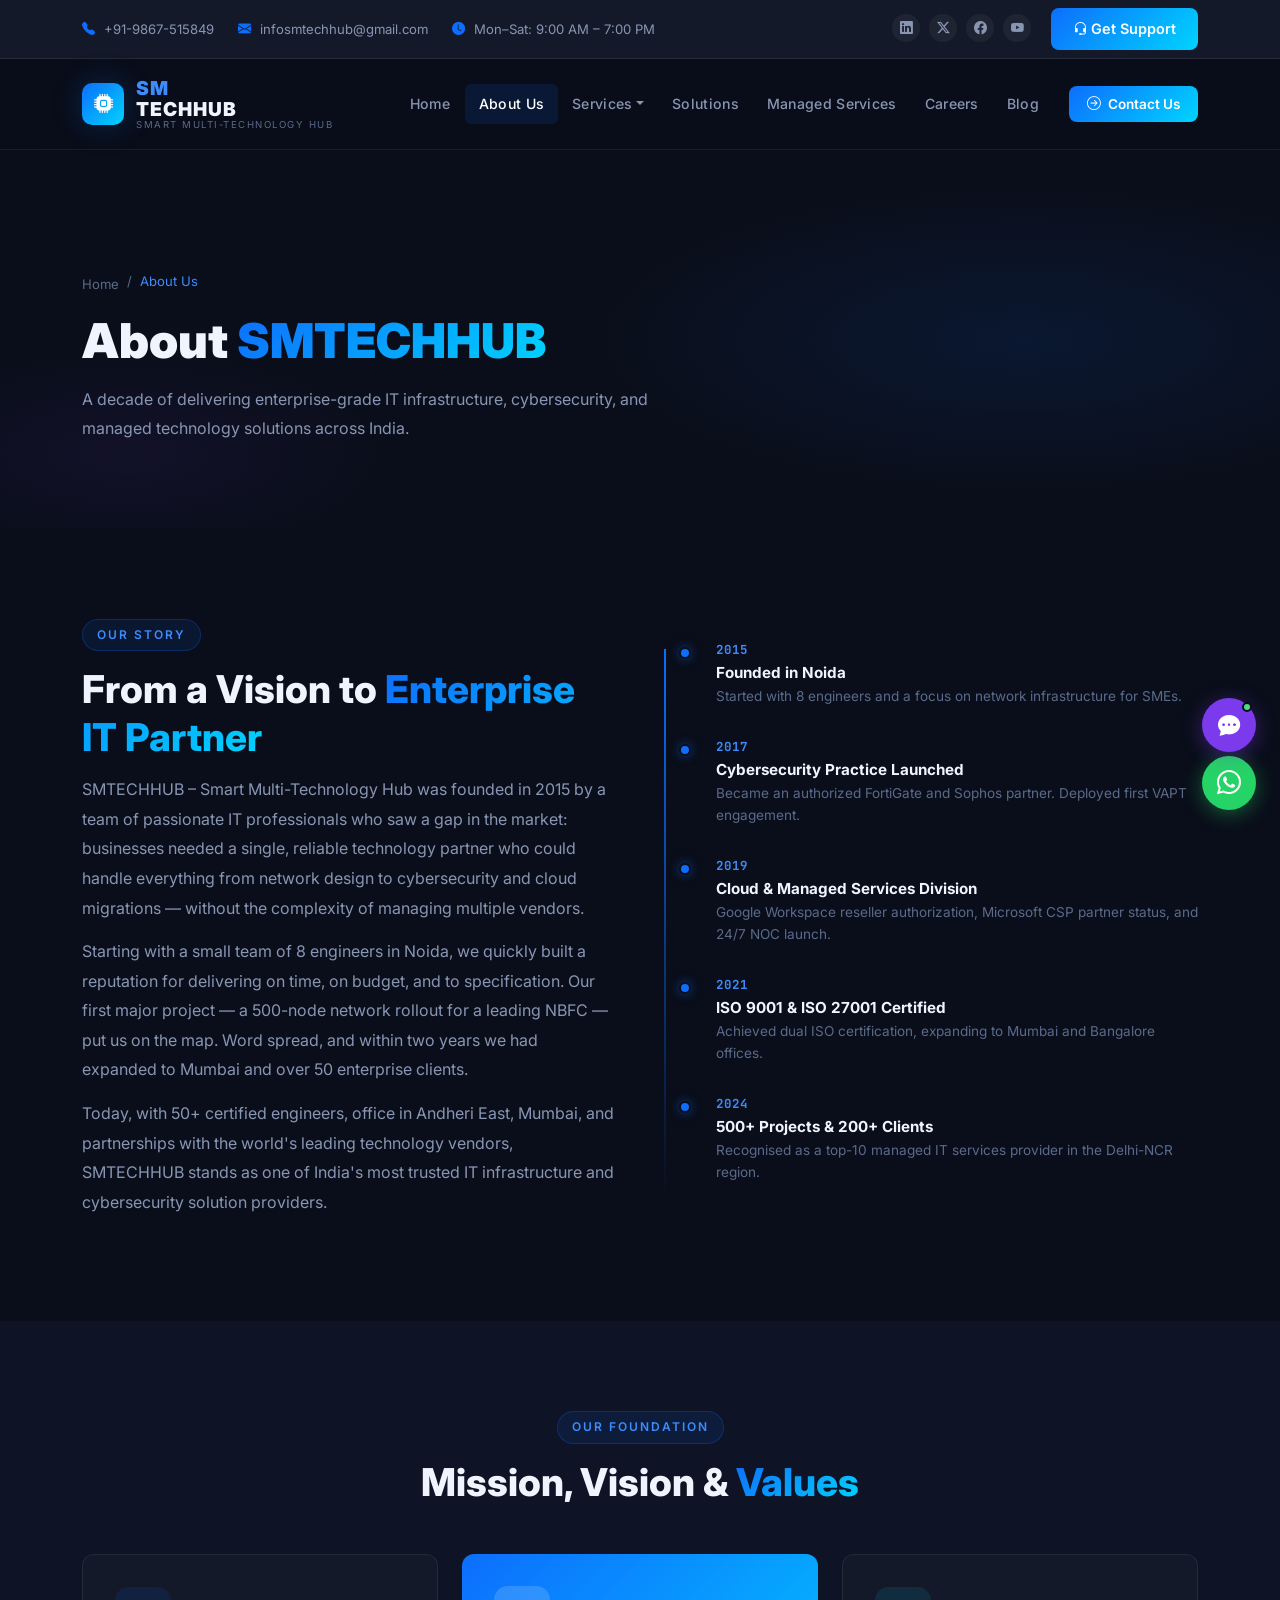
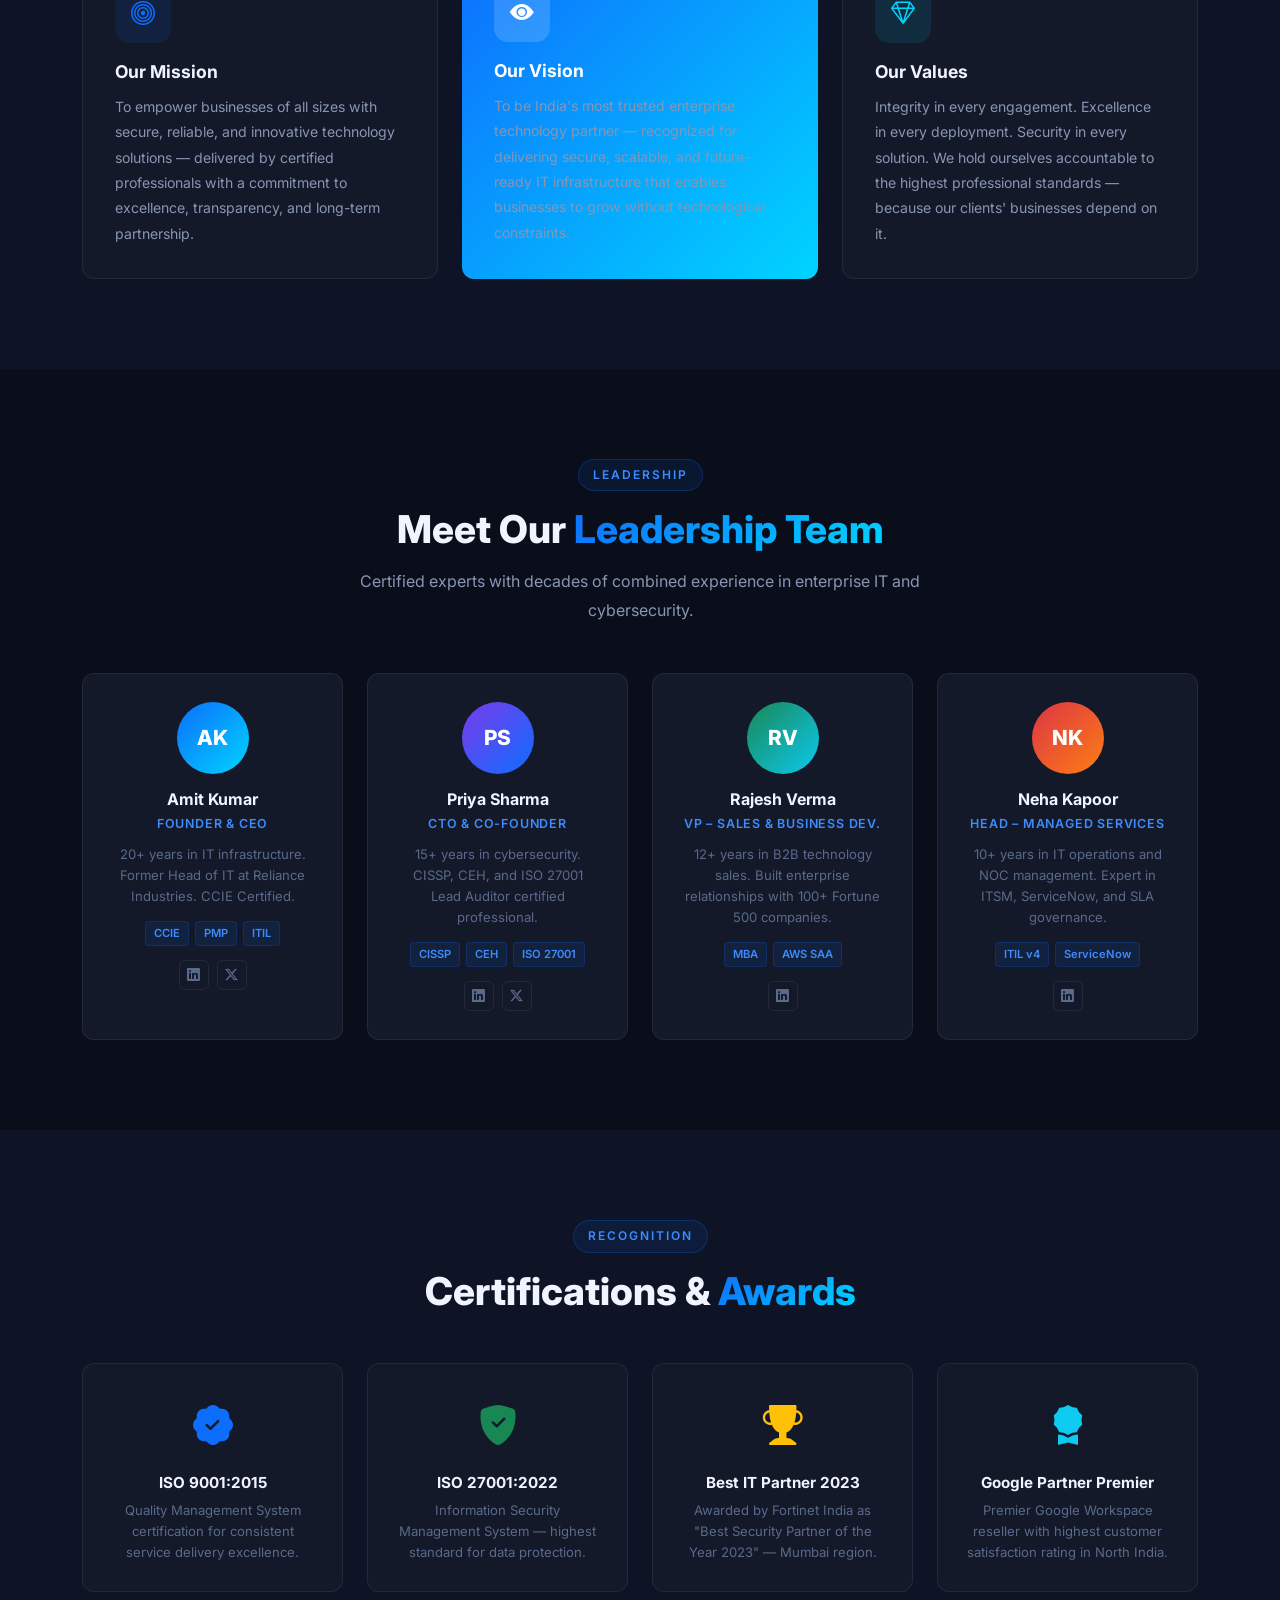
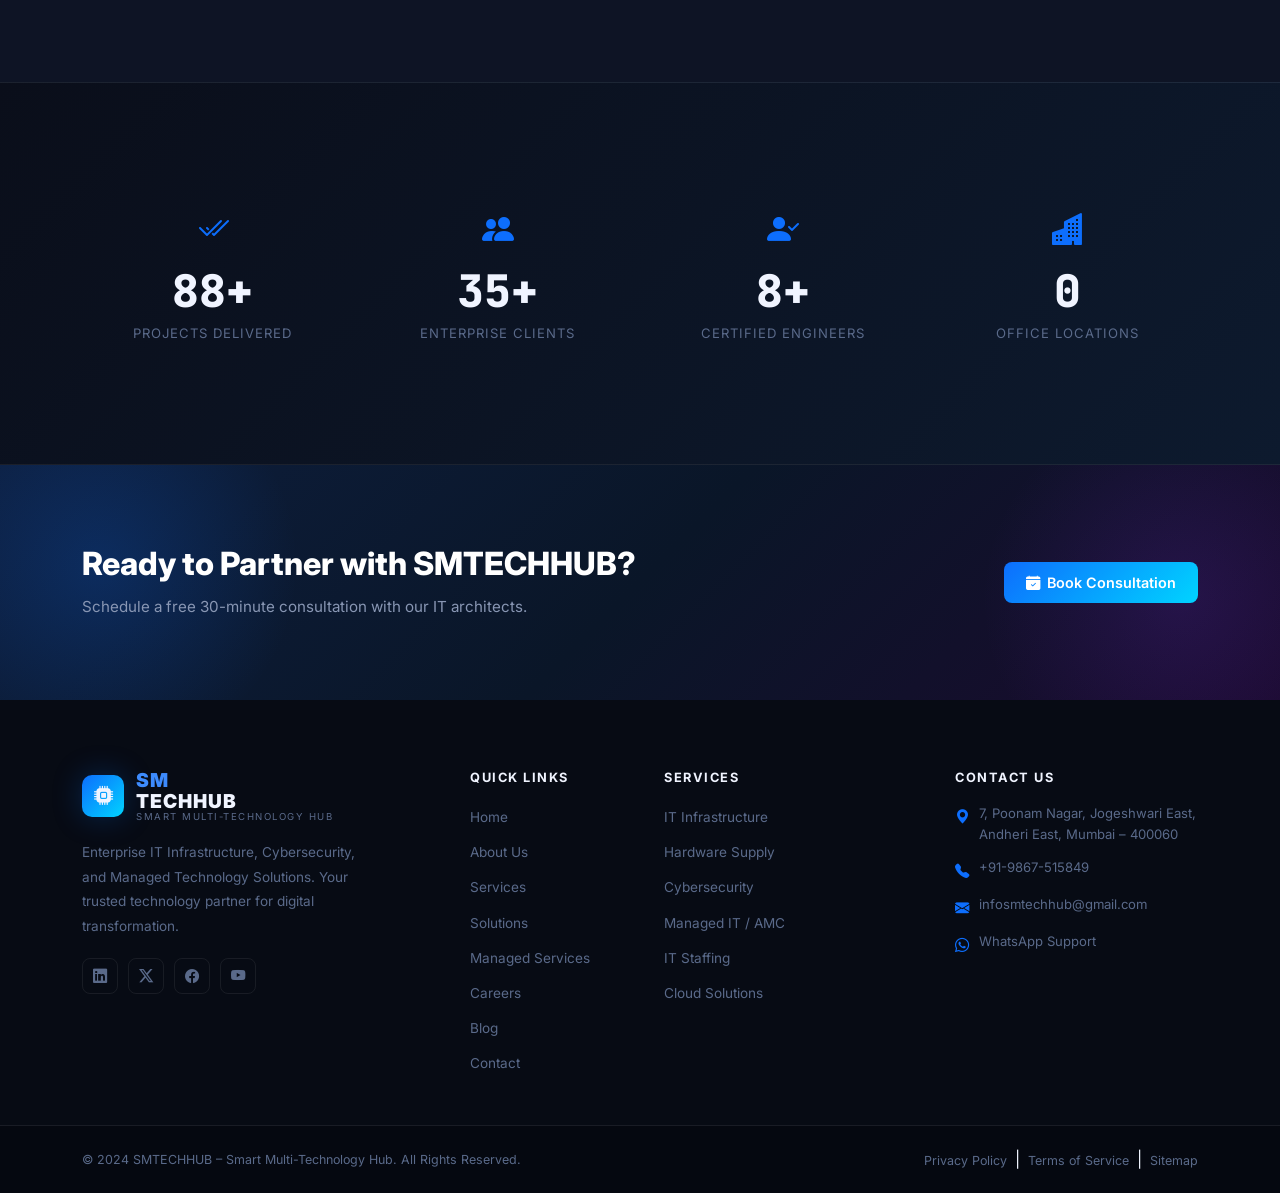
==== about.html @ 331cef94 "Add files via upload" ====
﻿<!DOCTYPE html>
<html lang="en">
<head>
    <meta charset="UTF-8">
    <meta name="viewport" content="width=device-width, initial-scale=1.0">
    <meta name="description" content="About SMTECHHUB - Smart Multi-Technology Hub. Learn about our story, mission, leadership team, certifications and values.">
    <title>About Us | SMTECHHUB - Smart Multi-Technology Hub</title>
    <link href="https://cdn.jsdelivr.net/npm/bootstrap@5.3.2/dist/css/bootstrap.min.css" rel="stylesheet">
    <link href="https://cdn.jsdelivr.net/npm/bootstrap-icons@1.11.3/font/bootstrap-icons.css" rel="stylesheet">
    <link href="https://fonts.googleapis.com/css2?family=Inter:wght@300;400;500;600;700;800;900&family=JetBrains+Mono:wght@400;600&display=swap" rel="stylesheet">
    <link href="https://unpkg.com/aos@2.3.1/dist/aos.css" rel="stylesheet">
    <link rel="stylesheet" href="style.css">
</head>
<body>

<!-- TOPBAR -->
<div class="topbar">
    <div class="container">
        <div class="row align-items-center">
            <div class="col-md-7 d-none d-md-block">
                <span class="topbar-item"><i class="bi bi-telephone-fill"></i> +91-9867-515849</span>
                <span class="topbar-item"><i class="bi bi-envelope-fill"></i> infosmtechhub@gmail.com</span>
                <span class="topbar-item"><i class="bi bi-clock-fill"></i> Mon–Sat: 9:00 AM – 7:00 PM</span>
            </div>
            <div class="col-md-5 text-md-end text-center">
                <a href="https://www.linkedin.com/in/smtechhub-smart-multi-technology-171ba2413" target="_blank" class="topbar-social"><i class="bi bi-linkedin"></i></a>
                <a href="#" class="topbar-social"><i class="bi bi-twitter-x"></i></a>
                <a href="#" class="topbar-social"><i class="bi bi-facebook"></i></a>
                <a href="#" class="topbar-social"><i class="bi bi-youtube"></i></a>
                <a href="contact.html" class="btn btn-sm btn-primary ms-3 d-none d-md-inline-flex align-items-center gap-1"><i class="bi bi-headset"></i> Get Support</a>
            </div>
        </div>
    </div>
</div>

<!-- NAVBAR -->
<nav class="navbar navbar-expand-lg navbar-dark sticky-top" id="mainNavbar">
    <div class="container">
        <a class="navbar-brand" href="index.html">
            <div class="brand-logo">
                <div class="brand-icon"><i class="bi bi-cpu-fill"></i></div>
                <div class="brand-text">
                    <span class="brand-sm">SM</span><span class="brand-tech">TECHHUB</span>
                    <small class="brand-tagline">Smart Multi-Technology Hub</small>
                </div>
            </div>
        </a>
        <button class="navbar-toggler" type="button" data-bs-toggle="collapse" data-bs-target="#navbarNav">
            <span class="navbar-toggler-icon"></span>
        </button>
        <div class="collapse navbar-collapse" id="navbarNav">
            <ul class="navbar-nav ms-auto align-items-lg-center">
                <li class="nav-item"><a class="nav-link" href="index.html">Home</a></li>
                <li class="nav-item"><a class="nav-link active" href="about.html">About Us</a></li>
                <li class="nav-item dropdown">
                    <a class="nav-link dropdown-toggle" href="services.html" data-bs-toggle="dropdown">Services</a>
                    <ul class="dropdown-menu mega-menu">
                        <li>
                            <div class="container py-3">
                                <div class="row g-3">
                                    <div class="col-md-4">
                                        <div class="mega-category">
                                            <h6><i class="bi bi-server text-primary"></i> IT Infrastructure</h6>
                                            <a href="services.html#infrastructure" class="mega-link">Server Deployment</a>
                                            <a href="services.html#infrastructure" class="mega-link">Network Design</a>
                                            <a href="services.html#infrastructure" class="mega-link">Structured Cabling</a>
                                            <a href="services.html#infrastructure" class="mega-link">Data Center Setup</a>
                                        </div>
                                    </div>
                                    <div class="col-md-4">
                                        <div class="mega-category">
                                            <h6><i class="bi bi-shield-lock text-danger"></i> Cybersecurity</h6>
                                            <a href="services.html#cybersecurity" class="mega-link">Firewall Management</a>
                                            <a href="services.html#cybersecurity" class="mega-link">FortiGate Support</a>
                                            <a href="services.html#cybersecurity" class="mega-link">VAPT Services</a>
                                            <a href="services.html#cybersecurity" class="mega-link">ISO 27001 Consulting</a>
                                        </div>
                                    </div>
                                    <div class="col-md-4">
                                        <div class="mega-category">
                                            <h6><i class="bi bi-cloud-fill text-info"></i> Cloud & Managed</h6>
                                            <a href="services.html#cloud" class="mega-link">Google Workspace</a>
                                            <a href="services.html#cloud" class="mega-link">Microsoft 365</a>
                                            <a href="managed.html" class="mega-link">AMC Services</a>
                                            <a href="managed.html" class="mega-link">IT Outsourcing</a>
                                        </div>
                                    </div>
                                </div>
                            </div>
                        </li>
                    </ul>
                </li>
                <li class="nav-item"><a class="nav-link" href="solutions.html">Solutions</a></li>
                <li class="nav-item"><a class="nav-link" href="managed.html">Managed Services</a></li>
                <li class="nav-item"><a class="nav-link" href="careers.html">Careers</a></li>
                <li class="nav-item"><a class="nav-link" href="blog.html">Blog</a></li>
                <li class="nav-item ms-lg-3">
                    <a href="contact.html" class="btn btn-primary nav-cta"><i class="bi bi-arrow-right-circle"></i> Contact Us</a>
                </li>
            </ul>
        </div>
    </div>
</nav>

<!-- PAGE HERO -->
<section class="page-hero">
    <div class="page-hero-bg"></div>
    <div class="container position-relative">
        <div class="row">
            <div class="col-lg-8" data-aos="fade-up">
                <nav aria-label="breadcrumb">
                    <ol class="breadcrumb page-breadcrumb">
                        <li class="breadcrumb-item"><a href="index.html">Home</a></li>
                        <li class="breadcrumb-item active">About Us</li>
                    </ol>
                </nav>
                <h1 class="page-hero-title">About <span class="gradient-text">SMTECHHUB</span></h1>
                <p class="page-hero-subtitle">A decade of delivering enterprise-grade IT infrastructure, cybersecurity, and managed technology solutions across India.</p>
            </div>
        </div>
    </div>
</section>

<!-- OUR STORY -->
<section class="section-pad bg-dark">
    <div class="container">
        <div class="row align-items-center g-5">
            <div class="col-lg-6" data-aos="fade-right">
                <div class="section-tag">Our Story</div>
                <h2 class="section-title">From a Vision to <span class="gradient-text">Enterprise IT Partner</span></h2>
                <p class="section-text">SMTECHHUB – Smart Multi-Technology Hub was founded in 2015 by a team of passionate IT professionals who saw a gap in the market: businesses needed a single, reliable technology partner who could handle everything from network design to cybersecurity and cloud migrations — without the complexity of managing multiple vendors.</p>
                <p class="section-text">Starting with a small team of 8 engineers in Noida, we quickly built a reputation for delivering on time, on budget, and to specification. Our first major project — a 500-node network rollout for a leading NBFC — put us on the map. Word spread, and within two years we had expanded to Mumbai and over 50 enterprise clients.</p>
                <p class="section-text">Today, with 50+ certified engineers, office in Andheri East, Mumbai, and partnerships with the world's leading technology vendors, SMTECHHUB stands as one of India's most trusted IT infrastructure and cybersecurity solution providers.</p>
            </div>
            <div class="col-lg-6" data-aos="fade-left">
                <div class="timeline-block">
                    <div class="timeline-item">
                        <div class="tl-year">2015</div>
                        <div class="tl-content">
                            <h6>Founded in Noida</h6>
                            <p>Started with 8 engineers and a focus on network infrastructure for SMEs.</p>
                        </div>
                    </div>
                    <div class="timeline-item">
                        <div class="tl-year">2017</div>
                        <div class="tl-content">
                            <h6>Cybersecurity Practice Launched</h6>
                            <p>Became an authorized FortiGate and Sophos partner. Deployed first VAPT engagement.</p>
                        </div>
                    </div>
                    <div class="timeline-item">
                        <div class="tl-year">2019</div>
                        <div class="tl-content">
                            <h6>Cloud &amp; Managed Services Division</h6>
                            <p>Google Workspace reseller authorization, Microsoft CSP partner status, and 24/7 NOC launch.</p>
                        </div>
                    </div>
                    <div class="timeline-item">
                        <div class="tl-year">2021</div>
                        <div class="tl-content">
                            <h6>ISO 9001 &amp; ISO 27001 Certified</h6>
                            <p>Achieved dual ISO certification, expanding to Mumbai and Bangalore offices.</p>
                        </div>
                    </div>
                    <div class="timeline-item">
                        <div class="tl-year">2024</div>
                        <div class="tl-content">
                            <h6>500+ Projects &amp; 200+ Clients</h6>
                            <p>Recognised as a top-10 managed IT services provider in the Delhi-NCR region.</p>
                        </div>
                    </div>
                </div>
            </div>
        </div>
    </div>
</section>

<!-- MISSION / VISION / VALUES -->
<section class="section-pad bg-dark-alt">
    <div class="container">
        <div class="text-center mb-5" data-aos="fade-up">
            <div class="section-tag mx-auto">Our Foundation</div>
            <h2 class="section-title">Mission, Vision &amp; <span class="gradient-text">Values</span></h2>
        </div>
        <div class="row g-4">
            <div class="col-md-4" data-aos="fade-up" data-aos-delay="50">
                <div class="mvv-card">
                    <div class="mvv-icon" style="background:rgba(13,110,253,0.1);color:var(--primary)"><i class="bi bi-bullseye"></i></div>
                    <h4>Our Mission</h4>
                    <p>To empower businesses of all sizes with secure, reliable, and innovative technology solutions — delivered by certified professionals with a commitment to excellence, transparency, and long-term partnership.</p>
                </div>
            </div>
            <div class="col-md-4" data-aos="fade-up" data-aos-delay="100">
                <div class="mvv-card mvv-featured">
                    <div class="mvv-icon" style="background:rgba(255,255,255,0.15);color:#fff"><i class="bi bi-eye-fill"></i></div>
                    <h4>Our Vision</h4>
                    <p>To be India's most trusted enterprise technology partner — recognized for delivering secure, scalable, and future-ready IT infrastructure that enables businesses to grow without technological constraints.</p>
                </div>
            </div>
            <div class="col-md-4" data-aos="fade-up" data-aos-delay="150">
                <div class="mvv-card">
                    <div class="mvv-icon" style="background:rgba(0,212,255,0.1);color:var(--accent)"><i class="bi bi-gem"></i></div>
                    <h4>Our Values</h4>
                    <p>Integrity in every engagement. Excellence in every deployment. Security in every solution. We hold ourselves accountable to the highest professional standards — because our clients' businesses depend on it.</p>
                </div>
            </div>
        </div>
    </div>
</section>

<!-- LEADERSHIP TEAM -->
<section class="section-pad bg-dark">
    <div class="container">
        <div class="text-center mb-5" data-aos="fade-up">
            <div class="section-tag mx-auto">Leadership</div>
            <h2 class="section-title">Meet Our <span class="gradient-text">Leadership Team</span></h2>
            <p class="section-subtitle">Certified experts with decades of combined experience in enterprise IT and cybersecurity.</p>
        </div>
        <div class="row g-4 justify-content-center">
            <div class="col-md-6 col-lg-3" data-aos="fade-up" data-aos-delay="50">
                <div class="team-card">
                    <div class="team-avatar" style="background:linear-gradient(135deg,#0d6efd,#00d4ff)"><span>AK</span></div>
                    <h5>Amit Kumar</h5>
                    <span class="team-role">Founder &amp; CEO</span>
                    <p>20+ years in IT infrastructure. Former Head of IT at Reliance Industries. CCIE Certified.</p>
                    <div class="team-certs">
                        <span class="mini-cert">CCIE</span>
                        <span class="mini-cert">PMP</span>
                        <span class="mini-cert">ITIL</span>
                    </div>
                    <div class="team-social">
                        <a href="https://www.linkedin.com/in/smtechhub-smart-multi-technology-171ba2413" target="_blank"><i class="bi bi-linkedin"></i></a>
                        <a href="#"><i class="bi bi-twitter-x"></i></a>
                    </div>
                </div>
            </div>
            <div class="col-md-6 col-lg-3" data-aos="fade-up" data-aos-delay="100">
                <div class="team-card">
                    <div class="team-avatar" style="background:linear-gradient(135deg,#7c3aed,#0d6efd)"><span>PS</span></div>
                    <h5>Priya Sharma</h5>
                    <span class="team-role">CTO &amp; Co-Founder</span>
                    <p>15+ years in cybersecurity. CISSP, CEH, and ISO 27001 Lead Auditor certified professional.</p>
                    <div class="team-certs">
                        <span class="mini-cert">CISSP</span>
                        <span class="mini-cert">CEH</span>
                        <span class="mini-cert">ISO 27001</span>
                    </div>
                    <div class="team-social">
                        <a href="https://www.linkedin.com/in/smtechhub-smart-multi-technology-171ba2413" target="_blank"><i class="bi bi-linkedin"></i></a>
                        <a href="#"><i class="bi bi-twitter-x"></i></a>
                    </div>
                </div>
            </div>
            <div class="col-md-6 col-lg-3" data-aos="fade-up" data-aos-delay="150">
                <div class="team-card">
                    <div class="team-avatar" style="background:linear-gradient(135deg,#198754,#0dcaf0)"><span>RV</span></div>
                    <h5>Rajesh Verma</h5>
                    <span class="team-role">VP – Sales &amp; Business Dev.</span>
                    <p>12+ years in B2B technology sales. Built enterprise relationships with 100+ Fortune 500 companies.</p>
                    <div class="team-certs">
                        <span class="mini-cert">MBA</span>
                        <span class="mini-cert">AWS SAA</span>
                    </div>
                    <div class="team-social">
                        <a href="https://www.linkedin.com/in/smtechhub-smart-multi-technology-171ba2413" target="_blank"><i class="bi bi-linkedin"></i></a>
                    </div>
                </div>
            </div>
            <div class="col-md-6 col-lg-3" data-aos="fade-up" data-aos-delay="200">
                <div class="team-card">
                    <div class="team-avatar" style="background:linear-gradient(135deg,#dc3545,#fd7e14)"><span>NK</span></div>
                    <h5>Neha Kapoor</h5>
                    <span class="team-role">Head – Managed Services</span>
                    <p>10+ years in IT operations and NOC management. Expert in ITSM, ServiceNow, and SLA governance.</p>
                    <div class="team-certs">
                        <span class="mini-cert">ITIL v4</span>
                        <span class="mini-cert">ServiceNow</span>
                    </div>
                    <div class="team-social">
                        <a href="https://www.linkedin.com/in/smtechhub-smart-multi-technology-171ba2413" target="_blank"><i class="bi bi-linkedin"></i></a>
                    </div>
                </div>
            </div>
        </div>
    </div>
</section>

<!-- CERTIFICATIONS & AWARDS -->
<section class="section-pad bg-dark-alt">
    <div class="container">
        <div class="text-center mb-5" data-aos="fade-up">
            <div class="section-tag mx-auto">Recognition</div>
            <h2 class="section-title">Certifications &amp; <span class="gradient-text">Awards</span></h2>
        </div>
        <div class="row g-4">
            <div class="col-md-6 col-lg-3" data-aos="zoom-in" data-aos-delay="50">
                <div class="cert-award-card">
                    <i class="bi bi-patch-check-fill text-primary"></i>
                    <h6>ISO 9001:2015</h6>
                    <p>Quality Management System certification for consistent service delivery excellence.</p>
                </div>
            </div>
            <div class="col-md-6 col-lg-3" data-aos="zoom-in" data-aos-delay="100">
                <div class="cert-award-card">
                    <i class="bi bi-shield-fill-check text-success"></i>
                    <h6>ISO 27001:2022</h6>
                    <p>Information Security Management System — highest standard for data protection.</p>
                </div>
            </div>
            <div class="col-md-6 col-lg-3" data-aos="zoom-in" data-aos-delay="150">
                <div class="cert-award-card">
                    <i class="bi bi-trophy-fill text-warning"></i>
                    <h6>Best IT Partner 2023</h6>
                    <p>Awarded by Fortinet India as "Best Security Partner of the Year 2023" — Mumbai region.</p>
                </div>
            </div>
            <div class="col-md-6 col-lg-3" data-aos="zoom-in" data-aos-delay="200">
                <div class="cert-award-card">
                    <i class="bi bi-award-fill text-info"></i>
                    <h6>Google Partner Premier</h6>
                    <p>Premier Google Workspace reseller with highest customer satisfaction rating in North India.</p>
                </div>
            </div>
        </div>
    </div>
</section>

<!-- STATS BAND -->
<section class="achievement-section section-pad">
    <div class="container">
        <div class="row g-4 text-center">
            <div class="col-6 col-md-3" data-aos="zoom-in" data-aos-delay="50">
                <div class="ach-card"><div class="ach-icon"><i class="bi bi-check2-all"></i></div><div class="ach-num"><span class="count-num" data-count="500">0</span>+</div><div class="ach-label">Projects Delivered</div></div>
            </div>
            <div class="col-6 col-md-3" data-aos="zoom-in" data-aos-delay="100">
                <div class="ach-card"><div class="ach-icon"><i class="bi bi-people-fill"></i></div><div class="ach-num"><span class="count-num" data-count="200">0</span>+</div><div class="ach-label">Enterprise Clients</div></div>
            </div>
            <div class="col-6 col-md-3" data-aos="zoom-in" data-aos-delay="150">
                <div class="ach-card"><div class="ach-icon"><i class="bi bi-person-check-fill"></i></div><div class="ach-num"><span class="count-num" data-count="50">0</span>+</div><div class="ach-label">Certified Engineers</div></div>
            </div>
            <div class="col-6 col-md-3" data-aos="zoom-in" data-aos-delay="200">
                <div class="ach-card"><div class="ach-icon"><i class="bi bi-buildings-fill"></i></div><div class="ach-num"><span class="count-num" data-count="3">0</span></div><div class="ach-label">Office Locations</div></div>
            </div>
        </div>
    </div>
</section>

<!-- CTA -->
<section class="cta-section">
    <div class="cta-bg"></div>
    <div class="container position-relative">
        <div class="row align-items-center">
            <div class="col-lg-8" data-aos="fade-right">
                <h2 class="cta-title">Ready to Partner with SMTECHHUB?</h2>
                <p class="cta-text">Schedule a free 30-minute consultation with our IT architects.</p>
            </div>
            <div class="col-lg-4 text-lg-end mt-4 mt-lg-0" data-aos="fade-left">
                <a href="contact.html" class="btn btn-primary btn-lg"><i class="bi bi-calendar-check-fill"></i> Book Consultation</a>
            </div>
        </div>
    </div>
</section>

<!-- FOOTER -->
<footer class="footer-section">
    <div class="footer-top">
        <div class="container">
            <div class="row g-5">
                <div class="col-lg-4 col-md-6">
                    <div class="footer-brand">
                        <div class="brand-icon"><i class="bi bi-cpu-fill"></i></div>
                        <div class="brand-text"><span class="brand-sm">SM</span><span class="brand-tech">TECHHUB</span><small class="brand-tagline">Smart Multi-Technology Hub</small></div>
                    </div>
                    <p class="footer-desc">Enterprise IT Infrastructure, Cybersecurity, and Managed Technology Solutions. Your trusted technology partner for digital transformation.</p>
                    <div class="footer-social">
                        <a href="https://www.linkedin.com/in/smtechhub-smart-multi-technology-171ba2413" target="_blank" aria-label="LinkedIn"><i class="bi bi-linkedin"></i></a>
                        <a href="#" aria-label="Twitter"><i class="bi bi-twitter-x"></i></a>
                        <a href="#" aria-label="Facebook"><i class="bi bi-facebook"></i></a>
                        <a href="#" aria-label="YouTube"><i class="bi bi-youtube"></i></a>
                    </div>
                </div>
                <div class="col-lg-2 col-md-6 col-6">
                    <h6 class="footer-heading">Quick Links</h6>
                    <ul class="footer-links">
                        <li><a href="index.html">Home</a></li>
                        <li><a href="about.html">About Us</a></li>
                        <li><a href="services.html">Services</a></li>
                        <li><a href="solutions.html">Solutions</a></li>
                        <li><a href="managed.html">Managed Services</a></li>
                        <li><a href="careers.html">Careers</a></li>
                        <li><a href="blog.html">Blog</a></li>
                        <li><a href="contact.html">Contact</a></li>
                    </ul>
                </div>
                <div class="col-lg-3 col-md-6 col-6">
                    <h6 class="footer-heading">Services</h6>
                    <ul class="footer-links">
                        <li><a href="services.html#infrastructure">IT Infrastructure</a></li>
                        <li><a href="services.html#hardware">Hardware Supply</a></li>
                        <li><a href="services.html#cybersecurity">Cybersecurity</a></li>
                        <li><a href="managed.html">Managed IT / AMC</a></li>
                        <li><a href="services.html#staffing">IT Staffing</a></li>
                        <li><a href="solutions.html">Cloud Solutions</a></li>
                    </ul>
                </div>
                <div class="col-lg-3 col-md-6">
                    <h6 class="footer-heading">Contact Us</h6>
                    <ul class="footer-contact">
                        <li><i class="bi bi-geo-alt-fill"></i><span>7, Poonam Nagar, Jogeshwari East, Andheri East, Mumbai – 400060</span></li>
                        <li><i class="bi bi-telephone-fill"></i><a href="tel:+919867515849">+91-9867-515849</a></li>
                        <li><i class="bi bi-envelope-fill"></i><a href="mailto:infosmtechhub@gmail.com">infosmtechhub@gmail.com</a></li>
                        <li><i class="bi bi-whatsapp"></i><a href="https://wa.me/919867515849">WhatsApp Support</a></li>
                    </ul>
                </div>
            </div>
        </div>
    </div>
    <div class="footer-bottom">
        <div class="container">
            <div class="row align-items-center">
                <div class="col-md-6 text-center text-md-start">
                    <p>&copy; 2024 SMTECHHUB – Smart Multi-Technology Hub. All Rights Reserved.</p>
                </div>
                <div class="col-md-6 text-center text-md-end">
                    <a href="#">Privacy Policy</a> &nbsp;|&nbsp; <a href="#">Terms of Service</a> &nbsp;|&nbsp; <a href="#">Sitemap</a>
                </div>
            </div>
        </div>
    </div>
</footer>

<a href="https://wa.me/919867515849" class="whatsapp-float" target="_blank"><i class="bi bi-whatsapp"></i><span class="wa-tooltip">Chat on WhatsApp</span></a>
<button class="scroll-top-btn" id="scrollTopBtn"><i class="bi bi-arrow-up"></i></button>
<div class="live-chat-btn" id="liveChatBtn"><i class="bi bi-chat-dots-fill"></i><span class="chat-tooltip">Live Support</span><div class="chat-dot"></div></div>

<script src="https://cdn.jsdelivr.net/npm/bootstrap@5.3.2/dist/js/bootstrap.bundle.min.js"></script>
<script src="https://unpkg.com/aos@2.3.1/dist/aos.js"></script>
<script src="script.js"></script>
</body>
</html>
---- style.css ----
/* ============================================================
   SMTECHHUB – Smart Multi-Technology Hub
   Main Stylesheet – style.css
   ============================================================ */

/* ---- CSS Variables ---- */
:root {
    --primary: #0d6efd;
    --primary-dark: #0a58ca;
    --primary-light: #3d8bfd;
    --accent: #00d4ff;
    --accent2: #7c3aed;
    --dark: #0a0e1a;
    --dark-alt: #0e1425;
    --dark-card: #131929;
    --dark-border: rgba(255,255,255,0.07);
    --text-primary: #f0f4ff;
    --text-secondary: #8896b3;
    --text-muted: #5a6a8a;
    --success: #198754;
    --danger: #dc3545;
    --warning: #ffc107;
    --info: #0dcaf0;
    --gradient-primary: linear-gradient(135deg, #0d6efd, #00d4ff);
    --gradient-dark: linear-gradient(135deg, #0a0e1a, #131929);
    --gradient-card: linear-gradient(135deg, rgba(13,110,253,0.1), rgba(0,212,255,0.05));
    --shadow-glow: 0 0 30px rgba(13,110,253,0.25);
    --shadow-card: 0 8px 32px rgba(0,0,0,0.4);
    --radius: 12px;
    --radius-lg: 20px;
    --transition: all 0.3s ease;
    --font-main: 'Inter', sans-serif;
    --font-mono: 'JetBrains Mono', monospace;
}

/* ---- Reset & Base ---- */
*, *::before, *::after { box-sizing: border-box; margin: 0; padding: 0; }

html { scroll-behavior: smooth; }

body {
    font-family: var(--font-main);
    background-color: var(--dark);
    color: var(--text-primary);
    overflow-x: hidden;
    line-height: 1.7;
}

a { color: inherit; text-decoration: none; transition: var(--transition); }
img { max-width: 100%; }

/* ---- Scrollbar ---- */
::-webkit-scrollbar { width: 6px; }
::-webkit-scrollbar-track { background: var(--dark); }
::-webkit-scrollbar-thumb { background: var(--primary); border-radius: 3px; }

/* ---- Selection ---- */
::selection { background: rgba(13,110,253,0.3); }

/* ============================================================
   PRELOADER
   ============================================================ */
#preloader {
    position: fixed; inset: 0; z-index: 9999;
    background: var(--dark);
    display: flex; align-items: center; justify-content: center;
    transition: opacity 0.5s ease, visibility 0.5s ease;
}
#preloader.hidden { opacity: 0; visibility: hidden; }
.preloader-inner { text-align: center; }
.preloader-logo { font-size: 2rem; font-weight: 800; letter-spacing: 2px; margin-bottom: 20px; }
.preloader-logo .logo-sm { color: var(--primary); }
.preloader-logo .logo-tech { color: var(--text-primary); }
.preloader-bar {
    width: 200px; height: 3px;
    background: rgba(255,255,255,0.1);
    border-radius: 2px; overflow: hidden; margin: 0 auto;
}
.preloader-fill {
    height: 100%; width: 0;
    background: var(--gradient-primary);
    border-radius: 2px;
    animation: preload 1.8s ease forwards;
}
@keyframes preload { to { width: 100%; } }

/* ============================================================
   TOPBAR
   ============================================================ */
.topbar {
    background: var(--dark-card);
    border-bottom: 1px solid var(--dark-border);
    padding: 8px 0;
    font-size: 0.82rem;
    color: var(--text-secondary);
}
.topbar-item { margin-right: 20px; }
.topbar-item i { color: var(--primary); margin-right: 5px; }
.topbar-social {
    display: inline-flex; align-items: center; justify-content: center;
    width: 28px; height: 28px;
    border-radius: 50%;
    background: rgba(255,255,255,0.05);
    color: var(--text-secondary);
    margin-left: 5px; font-size: 0.8rem;
    transition: var(--transition);
}
.topbar-social:hover { background: var(--primary); color: #fff; }

/* ============================================================
   NAVBAR
   ============================================================ */
#mainNavbar {
    background: rgba(10, 14, 26, 0.92);
    backdrop-filter: blur(20px);
    border-bottom: 1px solid var(--dark-border);
    padding: 14px 0;
    transition: all 0.4s ease;
    z-index: 1030;
}
#mainNavbar.scrolled {
    padding: 10px 0;
    background: rgba(10, 14, 26, 0.98);
    box-shadow: 0 4px 30px rgba(0,0,0,0.5);
}

.brand-logo { display: flex; align-items: center; gap: 12px; }
.brand-icon {
    width: 42px; height: 42px;
    background: var(--gradient-primary);
    border-radius: 10px;
    display: flex; align-items: center; justify-content: center;
    font-size: 1.2rem;
    box-shadow: var(--shadow-glow);
}
.brand-text { display: flex; flex-direction: column; line-height: 1.1; }
.brand-sm { font-size: 1.2rem; font-weight: 900; color: var(--primary-light); letter-spacing: 1px; }
.brand-tech { font-size: 1.2rem; font-weight: 900; color: var(--text-primary); letter-spacing: 1px; }
.brand-tagline { font-size: 0.6rem; color: var(--text-muted); letter-spacing: 1.5px; text-transform: uppercase; }

.navbar-nav .nav-link {
    color: var(--text-secondary) !important;
    font-size: 0.88rem;
    font-weight: 500;
    padding: 8px 14px !important;
    border-radius: 6px;
    transition: var(--transition);
    letter-spacing: 0.3px;
}
.navbar-nav .nav-link:hover,
.navbar-nav .nav-link.active { color: #fff !important; background: rgba(13,110,253,0.12); }

.nav-cta {
    font-size: 0.85rem !important;
    padding: 8px 18px !important;
    display: inline-flex; align-items: center; gap: 6px;
}

/* Mega Menu */
.mega-menu {
    width: 700px !important;
    background: var(--dark-card) !important;
    border: 1px solid var(--dark-border) !important;
    border-radius: var(--radius) !important;
    box-shadow: var(--shadow-card) !important;
    padding: 0 !important;
    left: 50%; transform: translateX(-50%);
}
.mega-category h6 {
    font-size: 0.78rem;
    text-transform: uppercase;
    letter-spacing: 1px;
    color: var(--text-muted);
    margin-bottom: 10px;
    display: flex; align-items: center; gap: 6px;
}
.mega-link {
    display: block;
    color: var(--text-secondary);
    font-size: 0.85rem;
    padding: 4px 0;
    transition: var(--transition);
}
.mega-link:hover { color: var(--primary); padding-left: 6px; }

/* ============================================================
   HERO SECTION
   ============================================================ */
.hero-section {
    position: relative;
    background: var(--dark);
    overflow: hidden;
    min-height: 100vh;
    display: flex; align-items: center;
}
.hero-bg-canvas {
    position: absolute; inset: 0;
    background:
        radial-gradient(ellipse 60% 50% at 70% 50%, rgba(13,110,253,0.12) 0%, transparent 70%),
        radial-gradient(ellipse 40% 40% at 20% 70%, rgba(124,58,237,0.08) 0%, transparent 70%);
}
.hero-overlay {
    position: absolute; inset: 0;
    background: linear-gradient(to bottom, transparent 60%, var(--dark) 100%);
}
.min-vh-hero { min-height: 90vh; padding: 120px 0 80px; }

.hero-badge {
    display: inline-flex; align-items: center; gap: 8px;
    background: rgba(13,110,253,0.12);
    border: 1px solid rgba(13,110,253,0.3);
    border-radius: 50px;
    padding: 6px 16px;
    font-size: 0.8rem;
    color: var(--accent);
    margin-bottom: 24px;
    letter-spacing: 0.5px;
}
.badge-dot {
    width: 8px; height: 8px;
    border-radius: 50%;
    background: var(--accent);
    animation: pulse 1.5s infinite;
}
@keyframes pulse {
    0%, 100% { opacity: 1; transform: scale(1); }
    50% { opacity: 0.5; transform: scale(1.3); }
}

.hero-title {
    font-size: clamp(2.2rem, 5vw, 4rem);
    font-weight: 900;
    line-height: 1.15;
    margin-bottom: 20px;
    letter-spacing: -1px;
}
.gradient-text {
    background: var(--gradient-primary);
    -webkit-background-clip: text;
    -webkit-text-fill-color: transparent;
    background-clip: text;
}
.hero-subtitle {
    font-size: 1.05rem;
    color: var(--text-secondary);
    max-width: 560px;
    margin-bottom: 36px;
    line-height: 1.8;
}

/* Hero Stats */
.hero-stats {
    display: flex; align-items: center; gap: 24px;
    margin-bottom: 36px; flex-wrap: wrap;
}
.stat-item { text-align: center; }
.stat-number {
    font-size: 2rem; font-weight: 800;
    color: var(--primary-light);
    font-family: var(--font-mono);
}
.stat-item span:last-of-type { font-size: 1.4rem; color: var(--primary-light); font-weight: 700; }
.stat-label { display: block; font-size: 0.72rem; color: var(--text-muted); text-transform: uppercase; letter-spacing: 1px; }
.stat-divider { width: 1px; height: 40px; background: var(--dark-border); }

/* Hero Actions */
.hero-actions { display: flex; gap: 14px; flex-wrap: wrap; }
.btn-hero {
    font-size: 0.95rem;
    padding: 12px 28px;
    border-radius: 8px;
    display: inline-flex; align-items: center; gap: 8px;
    font-weight: 600;
}
.btn-outline-hero {
    font-size: 0.95rem;
    padding: 12px 28px;
    border-radius: 8px;
    border: 1px solid rgba(255,255,255,0.2);
    color: var(--text-primary);
    display: inline-flex; align-items: center; gap: 8px;
    font-weight: 600;
    background: rgba(255,255,255,0.04);
    transition: var(--transition);
}
.btn-outline-hero:hover { border-color: var(--primary); background: rgba(13,110,253,0.12); color: #fff; }

/* Hero Visual */
.hero-visual {
    position: relative;
    width: 480px; height: 480px;
    margin: 0 auto;
}
.hero-ring {
    position: absolute;
    border-radius: 50%;
    border: 1px solid rgba(13,110,253,0.15);
    top: 50%; left: 50%;
    transform: translate(-50%, -50%);
    animation: ringRotate 20s linear infinite;
}
.hero-ring-1 { width: 300px; height: 300px; animation-duration: 15s; }
.hero-ring-2 { width: 400px; height: 400px; animation-duration: 25s; animation-direction: reverse; border-color: rgba(0,212,255,0.1); }
.hero-ring-3 { width: 480px; height: 480px; animation-duration: 35s; border-color: rgba(124,58,237,0.08); }
@keyframes ringRotate { to { transform: translate(-50%, -50%) rotate(360deg); } }

.hero-center-icon {
    position: absolute;
    top: 50%; left: 50%;
    transform: translate(-50%, -50%);
    width: 90px; height: 90px;
    background: var(--gradient-primary);
    border-radius: 50%;
    display: flex; align-items: center; justify-content: center;
    font-size: 2.2rem;
    box-shadow: 0 0 60px rgba(13,110,253,0.5);
    z-index: 2;
}

.hero-card-stack { position: absolute; inset: 0; z-index: 3; }
.hcard {
    position: absolute;
    background: var(--dark-card);
    border: 1px solid var(--dark-border);
    border-radius: 12px;
    padding: 12px 16px;
    display: flex; align-items: center; gap: 10px;
    font-size: 0.82rem; font-weight: 600;
    color: var(--text-primary);
    backdrop-filter: blur(10px);
    box-shadow: var(--shadow-card);
    white-space: nowrap;
}
.hcard i { font-size: 1.2rem; }
.hcard-1 { top: 10%; left: 0; border-color: rgba(13,110,253,0.4); }
.hcard-1 i { color: var(--primary); }
.hcard-1 .hcard-pulse {
    position: absolute; right: -4px; top: -4px;
    width: 10px; height: 10px;
    background: var(--success);
    border-radius: 50%;
    border: 2px solid var(--dark);
    animation: pulse 1.5s infinite;
}
.hcard-2 { top: 30%; right: -10px; }
.hcard-2 i { color: var(--accent); }
.hcard-3 { bottom: 30%; left: -10px; }
.hcard-3 i { color: var(--info); }
.hcard-4 { bottom: 10%; right: 0; }
.hcard-4 i { color: var(--success); }

/* Scroll Indicator */
.hero-scroll-indicator {
    position: absolute;
    bottom: 30px;
    left: 50%;
    transform: translateX(-50%);
    display: flex; flex-direction: column; align-items: center; gap: 8px;
    font-size: 0.72rem;
    color: var(--text-muted);
    letter-spacing: 1px;
    text-transform: uppercase;
}
.scroll-mouse {
    width: 22px; height: 36px;
    border: 2px solid var(--text-muted);
    border-radius: 11px;
    display: flex; justify-content: center;
    padding-top: 6px;
}
.scroll-dot {
    width: 4px; height: 8px;
    background: var(--primary);
    border-radius: 2px;
    animation: scrollBounce 1.5s ease infinite;
}
@keyframes scrollBounce {
    0%, 100% { transform: translateY(0); opacity: 1; }
    50% { transform: translateY(8px); opacity: 0.4; }
}

/* ============================================================
   TICKER
   ============================================================ */
.ticker-wrap {
    background: var(--dark-card);
    border-top: 1px solid var(--dark-border);
    border-bottom: 1px solid var(--dark-border);
    padding: 10px 0;
    overflow: hidden;
}
.ticker-track {
    display: inline-flex; align-items: center; gap: 0;
    animation: tickerScroll 40s linear infinite;
    white-space: nowrap;
}
.ticker-item {
    font-size: 0.82rem;
    color: var(--text-secondary);
    padding: 0 18px;
    display: inline-flex; align-items: center; gap: 6px;
}
.ticker-sep { color: var(--dark-border); }
@keyframes tickerScroll {
    0% { transform: translateX(0); }
    100% { transform: translateX(-50%); }
}

/* ============================================================
   SECTION COMMONS
   ============================================================ */
.section-pad { padding: 90px 0; }
.bg-dark { background-color: var(--dark) !important; }
.bg-dark-alt { background-color: var(--dark-alt) !important; }

.section-tag {
    display: inline-flex; align-items: center;
    background: rgba(13,110,253,0.1);
    border: 1px solid rgba(13,110,253,0.25);
    color: var(--primary-light);
    font-size: 0.75rem;
    font-weight: 600;
    letter-spacing: 2px;
    text-transform: uppercase;
    padding: 5px 14px;
    border-radius: 50px;
    margin-bottom: 14px;
}
.section-title {
    font-size: clamp(1.7rem, 3vw, 2.5rem);
    font-weight: 800;
    line-height: 1.25;
    margin-bottom: 14px;
}
.section-subtitle {
    font-size: 1rem;
    color: var(--text-secondary);
    max-width: 640px;
    margin: 0 auto;
    line-height: 1.8;
}
.section-text {
    color: var(--text-secondary);
    line-height: 1.85;
    margin-bottom: 14px;
}

/* ============================================================
   ABOUT SECTION
   ============================================================ */
.about-visual { position: relative; padding: 30px; }
.about-img-bg {
    width: 100%;
    height: 420px;
    background:
        linear-gradient(135deg, rgba(13,110,253,0.15) 0%, rgba(0,212,255,0.05) 100%),
        url("data:image/svg+xml,%3Csvg width='60' height='60' viewBox='0 0 60 60' xmlns='http://www.w3.org/2000/svg'%3E%3Cg fill='none' fill-rule='evenodd'%3E%3Cg fill='%230d6efd' fill-opacity='0.07'%3E%3Cpath d='M36 34v-4h-2v4h-4v2h4v4h2v-4h4v-2h-4zm0-30V0h-2v4h-4v2h4v4h2V6h4V4h-4zM6 34v-4H4v4H0v2h4v4h2v-4h4v-2H6zM6 4V0H4v4H0v2h4v4h2V6h4V4H6z'/%3E%3C/g%3E%3C/g%3E%3C/svg%3E");
    border-radius: var(--radius-lg);
    border: 1px solid var(--dark-border);
    position: relative; overflow: hidden;
}
.about-img-bg::before {
    content: '\f4fe';
    font-family: 'bootstrap-icons';
    position: absolute;
    top: 50%; left: 50%;
    transform: translate(-50%, -50%);
    font-size: 8rem;
    color: rgba(13,110,253,0.15);
}
.about-stats-card {
    position: absolute;
    bottom: -10px; right: 0;
    background: var(--dark-card);
    border: 1px solid var(--dark-border);
    border-radius: var(--radius);
    padding: 20px;
    display: flex; flex-direction: column; gap: 12px;
    box-shadow: var(--shadow-card);
    min-width: 200px;
}
.asc-item { display: flex; flex-direction: column; }
.asc-num { font-size: 1.5rem; font-weight: 800; color: var(--primary-light); font-family: var(--font-mono); }
.asc-lbl { font-size: 0.72rem; color: var(--text-muted); }
.about-cert-badges {
    position: absolute; top: 10px; left: 0;
    display: flex; flex-direction: column; gap: 8px;
}
.cert-badge {
    background: var(--dark-card);
    border: 1px solid var(--dark-border);
    border-radius: 8px;
    padding: 6px 12px;
    font-size: 0.75rem;
    display: flex; align-items: center; gap: 6px;
    color: var(--text-secondary);
}
.cert-badge i { color: var(--primary); }
.feature-pill {
    background: rgba(255,255,255,0.03);
    border: 1px solid var(--dark-border);
    border-radius: 8px;
    padding: 8px 14px;
    font-size: 0.85rem;
    display: flex; align-items: center; gap: 8px;
    color: var(--text-secondary);
}
.feature-pill i { font-size: 1rem; }

/* ============================================================
   WHY CHOOSE US
   ============================================================ */
.why-card {
    background: var(--dark-card);
    border: 1px solid var(--dark-border);
    border-radius: var(--radius);
    padding: 30px;
    height: 100%;
    transition: var(--transition);
    position: relative; overflow: hidden;
}
.why-card::before {
    content: '';
    position: absolute; top: 0; left: 0; right: 0;
    height: 3px;
    background: var(--gradient-primary);
    transform: scaleX(0);
    transition: transform 0.4s ease;
    transform-origin: left;
}
.why-card:hover { transform: translateY(-6px); border-color: rgba(13,110,253,0.3); box-shadow: var(--shadow-glow); }
.why-card:hover::before { transform: scaleX(1); }
.why-icon {
    width: 54px; height: 54px;
    background: rgba(13,110,253,0.1);
    border-radius: 12px;
    display: flex; align-items: center; justify-content: center;
    font-size: 1.5rem;
    color: var(--primary);
    margin-bottom: 18px;
    transition: var(--transition);
}
.why-card:hover .why-icon { background: var(--primary); color: #fff; }
.why-card h5 { font-size: 1rem; font-weight: 700; margin-bottom: 10px; }
.why-card p { font-size: 0.88rem; color: var(--text-secondary); line-height: 1.7; margin: 0; }

/* ============================================================
   SERVICES
   ============================================================ */
.service-nav .nav-link {
    background: rgba(255,255,255,0.03) !important;
    border: 1px solid var(--dark-border) !important;
    color: var(--text-secondary) !important;
    border-radius: 8px !important;
    font-size: 0.85rem;
    font-weight: 500;
    padding: 8px 18px !important;
    display: flex; align-items: center; gap: 7px;
    transition: var(--transition);
}
.service-nav .nav-link.active,
.service-nav .nav-link:hover {
    background: rgba(13,110,253,0.15) !important;
    border-color: rgba(13,110,253,0.4) !important;
    color: var(--primary-light) !important;
}

.svc-detail-header { display: flex; align-items: center; gap: 16px; margin-bottom: 18px; }
.svc-detail-icon {
    width: 56px; height: 56px;
    border-radius: 14px;
    display: flex; align-items: center; justify-content: center;
    font-size: 1.5rem; color: #fff;
    flex-shrink: 0;
}
.svc-detail-header h3 { font-size: 1.5rem; font-weight: 800; margin: 0; }
.svc-list { list-style: none; padding: 0; margin: 0; }
.svc-list li {
    display: flex; align-items: center; gap: 10px;
    padding: 8px 0;
    color: var(--text-secondary);
    font-size: 0.9rem;
    border-bottom: 1px solid var(--dark-border);
}
.svc-list li:last-child { border-bottom: none; }
.svc-list li i { color: var(--primary); font-size: 1rem; flex-shrink: 0; }

.svc-mini-card {
    background: var(--dark-card);
    border: 1px solid var(--dark-border);
    border-radius: var(--radius);
    padding: 20px;
    height: 100%;
    transition: var(--transition);
}
.svc-mini-card:hover { transform: translateY(-4px); border-color: rgba(13,110,253,0.3); }
.svc-mini-card i { font-size: 1.8rem; display: block; margin-bottom: 10px; color: var(--primary); }
.svc-mini-card h6 { font-size: 0.88rem; font-weight: 700; margin-bottom: 6px; }
.svc-mini-card p { font-size: 0.78rem; color: var(--text-muted); margin: 0; line-height: 1.6; }
.svc-mini-card.border-danger { border-color: rgba(220,53,69,0.2) !important; }
.svc-mini-card.border-success { border-color: rgba(25,135,84,0.2) !important; }
.svc-mini-card.border-warning { border-color: rgba(255,193,7,0.2) !important; }
.svc-mini-card.border-info { border-color: rgba(13,202,240,0.2) !important; }

/* ============================================================
   TECHNOLOGY BADGES
   ============================================================ */
.tech-badge {
    background: var(--dark-card);
    border: 1px solid var(--dark-border);
    border-radius: var(--radius);
    padding: 18px 14px;
    display: flex; flex-direction: column; align-items: center; gap: 8px;
    text-align: center;
    transition: var(--transition);
    cursor: default;
}
.tech-badge:hover { transform: translateY(-4px); border-color: rgba(13,110,253,0.3); box-shadow: var(--shadow-glow); }
.tech-badge i { font-size: 2rem; }
.tech-badge span { font-size: 0.78rem; font-weight: 600; color: var(--text-secondary); }
.text-orange { color: #fd7e14 !important; }

/* ============================================================
   INDUSTRIES
   ============================================================ */
.industry-card {
    background: var(--dark-card);
    border: 1px solid var(--dark-border);
    border-radius: var(--radius);
    padding: 26px 20px;
    text-align: center;
    height: 100%;
    transition: var(--transition);
}
.industry-card:hover { transform: translateY(-5px); border-color: rgba(13,110,253,0.3); }
.industry-icon {
    width: 56px; height: 56px;
    background: rgba(13,110,253,0.1);
    border-radius: 50%;
    display: flex; align-items: center; justify-content: center;
    font-size: 1.5rem;
    color: var(--primary);
    margin: 0 auto 14px;
    transition: var(--transition);
}
.industry-card:hover .industry-icon { background: var(--primary); color: #fff; }
.industry-card h6 { font-size: 0.9rem; font-weight: 700; margin-bottom: 8px; }
.industry-card p { font-size: 0.78rem; color: var(--text-muted); margin: 0; line-height: 1.6; }

/* ============================================================
   ACHIEVEMENTS
   ============================================================ */
.achievement-section {
    background: linear-gradient(135deg, var(--dark) 0%, #0d1a2e 100%);
    border-top: 1px solid var(--dark-border);
    border-bottom: 1px solid var(--dark-border);
}
.ach-card { padding: 30px 20px; }
.ach-icon {
    font-size: 2rem;
    color: var(--primary);
    margin-bottom: 12px;
    display: block;
}
.ach-num {
    font-size: 2.8rem; font-weight: 900;
    color: var(--text-primary);
    font-family: var(--font-mono);
    line-height: 1;
    margin-bottom: 8px;
}
.ach-label {
    font-size: 0.82rem;
    color: var(--text-muted);
    text-transform: uppercase;
    letter-spacing: 1px;
}

/* ============================================================
   TESTIMONIALS
   ============================================================ */
.testi-card {
    background: var(--dark-card);
    border: 1px solid var(--dark-border);
    border-radius: var(--radius);
    padding: 28px;
    height: 100%;
    transition: var(--transition);
    position: relative;
}
.testi-card::before {
    content: '\201C';
    position: absolute; top: 16px; right: 20px;
    font-size: 5rem;
    color: rgba(13,110,253,0.1);
    line-height: 1;
    font-family: Georgia, serif;
}
.testi-card:hover { transform: translateY(-4px); border-color: rgba(13,110,253,0.25); }
.testi-stars { color: var(--warning); font-size: 0.85rem; margin-bottom: 14px; }
.testi-card p { font-size: 0.88rem; color: var(--text-secondary); line-height: 1.8; margin-bottom: 20px; font-style: italic; }
.testi-author { display: flex; align-items: center; gap: 12px; }
.testi-avatar {
    width: 42px; height: 42px;
    background: var(--primary);
    border-radius: 50%;
    display: flex; align-items: center; justify-content: center;
    font-size: 0.85rem; font-weight: 700;
    flex-shrink: 0;
}
.testi-author strong { display: block; font-size: 0.88rem; }
.testi-author span { font-size: 0.75rem; color: var(--text-muted); }

/* ============================================================
   PARTNERS
   ============================================================ */
.partners-grid {
    display: grid;
    grid-template-columns: repeat(auto-fill, minmax(150px, 1fr));
    gap: 16px;
}
.partner-logo {
    background: var(--dark-card);
    border: 1px solid var(--dark-border);
    border-radius: var(--radius);
    padding: 24px 16px;
    display: flex; flex-direction: column; align-items: center; gap: 8px;
    transition: var(--transition);
    cursor: default;
}
.partner-logo:hover { border-color: rgba(13,110,253,0.3); transform: translateY(-3px); }
.partner-logo i { font-size: 2rem; }
.partner-logo span { font-size: 0.82rem; font-weight: 600; color: var(--text-secondary); }

/* ============================================================
   CTA SECTION
   ============================================================ */
.cta-section {
    position: relative;
    padding: 80px 0;
    overflow: hidden;
}
.cta-bg {
    position: absolute; inset: 0;
    background: linear-gradient(135deg, #0d1e3d 0%, #0a1628 50%, #1a0a2e 100%);
}
.cta-bg::before, .cta-bg::after {
    content: '';
    position: absolute;
    border-radius: 50%;
}
.cta-bg::before {
    width: 400px; height: 400px;
    background: radial-gradient(circle, rgba(13,110,253,0.2) 0%, transparent 70%);
    top: -100px; left: -100px;
}
.cta-bg::after {
    width: 400px; height: 400px;
    background: radial-gradient(circle, rgba(124,58,237,0.15) 0%, transparent 70%);
    bottom: -100px; right: -100px;
}
.cta-title { font-size: clamp(1.5rem, 3vw, 2rem); font-weight: 800; color: #fff; margin-bottom: 10px; }
.cta-text { color: var(--text-secondary); margin: 0; font-size: 0.95rem; }

/* ============================================================
   CONTACT SECTION
   ============================================================ */
.contact-info-block { display: flex; flex-direction: column; gap: 20px; margin-bottom: 28px; }
.contact-info-item { display: flex; gap: 16px; align-items: flex-start; }
.ci-icon {
    width: 44px; height: 44px;
    background: rgba(13,110,253,0.1);
    border: 1px solid rgba(13,110,253,0.2);
    border-radius: 10px;
    display: flex; align-items: center; justify-content: center;
    font-size: 1.1rem;
    color: var(--primary);
    flex-shrink: 0;
}
.contact-info-item h6 { font-size: 0.82rem; color: var(--text-muted); text-transform: uppercase; letter-spacing: 1px; margin-bottom: 4px; }
.contact-info-item p { font-size: 0.88rem; color: var(--text-secondary); margin: 0; line-height: 1.7; }

.map-placeholder { position: relative; border-radius: var(--radius); overflow: hidden; }
.map-overlay-text {
    position: absolute; inset: 0;
    display: flex; align-items: center; justify-content: center; gap: 8px;
    font-size: 0.88rem;
    color: var(--text-muted);
    z-index: 1;
    pointer-events: none;
    display: none;
}

.contact-form-card {
    background: var(--dark-card);
    border: 1px solid var(--dark-border);
    border-radius: var(--radius-lg);
    padding: 36px;
}
.dark-input {
    background: rgba(255,255,255,0.04) !important;
    border: 1px solid rgba(255,255,255,0.08) !important;
    color: var(--text-primary) !important;
    border-radius: 8px !important;
    padding: 10px 14px !important;
    font-size: 0.88rem;
    transition: var(--transition);
}
.dark-input::placeholder { color: var(--text-muted) !important; }
.dark-input:focus {
    border-color: rgba(13,110,253,0.5) !important;
    box-shadow: 0 0 0 3px rgba(13,110,253,0.1) !important;
    background: rgba(13,110,253,0.05) !important;
    outline: none;
}
.form-label { font-size: 0.82rem; color: var(--text-secondary); margin-bottom: 6px; font-weight: 500; }
.form-check-input:checked { background-color: var(--primary); border-color: var(--primary); }
.form-check-label { font-size: 0.82rem; }

/* ============================================================
   NEWSLETTER
   ============================================================ */
.newsletter-section { padding: 40px 0; background: var(--dark); }
.newsletter-card {
    background: var(--dark-card);
    border: 1px solid var(--dark-border);
    border-radius: var(--radius-lg);
    padding: 36px 40px;
}
.newsletter-card h4 { font-size: 1.2rem; font-weight: 700; margin-bottom: 6px; }
.newsletter-card p { font-size: 0.88rem; color: var(--text-secondary); margin: 0; }
.newsletter-input .form-control {
    border-radius: 8px 0 0 8px !important;
    font-size: 0.88rem;
}
.newsletter-input .btn {
    border-radius: 0 8px 8px 0;
    font-size: 0.88rem;
    padding: 10px 20px;
    display: flex; align-items: center; gap: 6px;
}

/* ============================================================
   FOOTER
   ============================================================ */
.footer-section { background: #070b14; }
.footer-top { padding: 70px 0 40px; border-bottom: 1px solid var(--dark-border); }
.footer-brand { display: flex; align-items: center; gap: 12px; margin-bottom: 18px; }
.footer-desc { font-size: 0.85rem; color: var(--text-muted); line-height: 1.8; max-width: 300px; margin-bottom: 20px; }
.footer-social { display: flex; gap: 10px; }
.footer-social a {
    width: 36px; height: 36px;
    border-radius: 8px;
    border: 1px solid var(--dark-border);
    display: flex; align-items: center; justify-content: center;
    color: var(--text-muted);
    font-size: 0.9rem;
    transition: var(--transition);
}
.footer-social a:hover { background: var(--primary); border-color: var(--primary); color: #fff; }
.footer-heading {
    font-size: 0.8rem;
    text-transform: uppercase;
    letter-spacing: 1.5px;
    color: var(--text-primary);
    margin-bottom: 18px;
    font-weight: 700;
}
.footer-links { list-style: none; padding: 0; margin: 0; }
.footer-links li { margin-bottom: 8px; }
.footer-links a { font-size: 0.85rem; color: var(--text-muted); transition: var(--transition); }
.footer-links a:hover { color: var(--primary-light); padding-left: 4px; }
.footer-contact { list-style: none; padding: 0; margin: 0; }
.footer-contact li {
    display: flex; gap: 10px; align-items: flex-start;
    font-size: 0.82rem; color: var(--text-muted);
    margin-bottom: 12px; line-height: 1.6;
}
.footer-contact li i { color: var(--primary); font-size: 0.9rem; margin-top: 2px; flex-shrink: 0; }
.footer-contact a { color: var(--text-muted); }
.footer-contact a:hover { color: var(--primary-light); }
.footer-certifications { display: flex; gap: 8px; flex-wrap: wrap; }
.cert-chip {
    background: rgba(13,110,253,0.1);
    border: 1px solid rgba(13,110,253,0.2);
    border-radius: 50px;
    padding: 4px 10px;
    font-size: 0.72rem;
    color: var(--primary-light);
    display: flex; align-items: center; gap: 4px;
}
.footer-bottom {
    padding: 20px 0;
    background: #050810;
}
.footer-bottom p { font-size: 0.78rem; color: var(--text-muted); margin: 0; }
.footer-bottom a { font-size: 0.78rem; color: var(--text-muted); transition: var(--transition); }
.footer-bottom a:hover { color: var(--primary-light); }

/* ============================================================
   FLOATING BUTTONS
   ============================================================ */
.whatsapp-float {
    position: fixed;
    bottom: 90px; right: 24px;
    width: 54px; height: 54px;
    background: #25D366;
    border-radius: 50%;
    display: flex; align-items: center; justify-content: center;
    font-size: 1.5rem; color: #fff;
    box-shadow: 0 4px 20px rgba(37,211,102,0.4);
    z-index: 1000;
    transition: var(--transition);
}
.whatsapp-float:hover { transform: scale(1.1); color: #fff; background: #20c45e; }
.wa-tooltip {
    position: absolute;
    right: 64px;
    background: var(--dark-card);
    color: var(--text-primary);
    padding: 6px 12px;
    border-radius: 6px;
    font-size: 0.78rem;
    white-space: nowrap;
    opacity: 0;
    pointer-events: none;
    transition: opacity 0.2s ease;
    border: 1px solid var(--dark-border);
}
.whatsapp-float:hover .wa-tooltip { opacity: 1; }

.scroll-top-btn {
    position: fixed;
    bottom: 24px; right: 24px;
    width: 44px; height: 44px;
    background: var(--primary);
    border: none;
    border-radius: 10px;
    display: flex; align-items: center; justify-content: center;
    color: #fff; font-size: 1.1rem;
    cursor: pointer;
    box-shadow: 0 4px 20px rgba(13,110,253,0.4);
    z-index: 1000;
    opacity: 0; visibility: hidden;
    transition: var(--transition);
}
.scroll-top-btn.visible { opacity: 1; visibility: visible; }
.scroll-top-btn:hover { transform: translateY(-3px); background: var(--primary-dark); }

.live-chat-btn {
    position: fixed;
    bottom: 148px; right: 24px;
    width: 54px; height: 54px;
    background: var(--accent2);
    border-radius: 50%;
    display: flex; align-items: center; justify-content: center;
    font-size: 1.4rem; color: #fff;
    box-shadow: 0 4px 20px rgba(124,58,237,0.4);
    z-index: 1000;
    cursor: pointer;
    transition: var(--transition);
}
.live-chat-btn:hover { transform: scale(1.1); }
.chat-tooltip {
    position: absolute;
    right: 64px;
    background: var(--dark-card);
    color: var(--text-primary);
    padding: 6px 12px;
    border-radius: 6px;
    font-size: 0.78rem;
    white-space: nowrap;
    opacity: 0;
    pointer-events: none;
    transition: opacity 0.2s ease;
    border: 1px solid var(--dark-border);
}
.live-chat-btn:hover .chat-tooltip { opacity: 1; }
.chat-dot {
    position: absolute; top: 4px; right: 4px;
    width: 10px; height: 10px;
    background: #4ade80;
    border-radius: 50%;
    border: 2px solid var(--dark);
    animation: pulse 2s infinite;
}

/* ============================================================
   BUTTONS
   ============================================================ */
.btn-primary {
    background: var(--gradient-primary);
    border: none;
    font-weight: 600;
    border-radius: 8px;
    padding: 10px 22px;
    transition: var(--transition);
    display: inline-flex; align-items: center; gap: 7px;
    font-size: 0.9rem;
}
.btn-primary:hover { transform: translateY(-2px); box-shadow: 0 8px 25px rgba(13,110,253,0.4); background: var(--gradient-primary); filter: brightness(1.1); }
.btn-outline-light { border-radius: 8px; font-weight: 600; font-size: 0.9rem; display: inline-flex; align-items: center; gap: 7px; }

/* ============================================================
   RESPONSIVE
   ============================================================ */
@media (max-width: 991px) {
    .mega-menu { width: 100% !important; left: 0 !important; transform: none !important; }
    .hero-visual { width: 320px; height: 320px; }
    .hero-ring-1 { width: 200px; height: 200px; }
    .hero-ring-2 { width: 270px; height: 270px; }
    .hero-ring-3 { width: 320px; height: 320px; }
    .hero-center-icon { width: 70px; height: 70px; font-size: 1.8rem; }
    .about-stats-card { position: relative; bottom: auto; right: auto; margin-top: 16px; }
    .about-cert-badges { position: relative; top: auto; left: auto; flex-direction: row; flex-wrap: wrap; }
    .contact-form-card { padding: 24px; }
    .newsletter-card { padding: 24px; }
}
@media (max-width: 767px) {
    .section-pad { padding: 60px 0; }
    .hero-stats { gap: 14px; }
    .stat-number { font-size: 1.5rem; }
    .hero-badge { font-size: 0.72rem; }
    .hcard { font-size: 0.72rem; padding: 8px 12px; }
    .topbar { display: none; }
    .min-vh-hero { padding: 100px 0 60px; }
}

/* ============================================================
   ANIMATIONS / AOS OVERRIDES
   ============================================================ */
[data-aos] { pointer-events: none; }
[data-aos].aos-animate { pointer-events: auto; }

/* Tab pane transitions */
.tab-pane { transition: opacity 0.3s ease; }

/* Form validation */
.was-validated .form-control:valid { border-color: rgba(25,135,84,0.4) !important; }
.was-validated .form-control:invalid { border-color: rgba(220,53,69,0.4) !important; }
.invalid-feedback { font-size: 0.78rem; }

/* ============================================================
   PAGE HERO (inner pages)
   ============================================================ */
.page-hero { position: relative; padding: 120px 0 70px; overflow: hidden; background: var(--dark); }
.page-hero-bg { position: absolute; inset: 0; background: radial-gradient(ellipse 50% 60% at 80% 50%, rgba(13,110,253,0.1) 0%, transparent 70%), radial-gradient(ellipse 30% 40% at 10% 80%, rgba(124,58,237,0.07) 0%, transparent 70%); }
.page-breadcrumb { margin-bottom: 14px; }
.page-breadcrumb .breadcrumb-item a { color: var(--text-muted); font-size: 0.82rem; }
.page-breadcrumb .breadcrumb-item.active { color: var(--primary-light); font-size: 0.82rem; }
.page-breadcrumb .breadcrumb-item + .breadcrumb-item::before { color: var(--text-muted); }
.page-hero-title { font-size: clamp(2rem, 4vw, 3rem); font-weight: 900; line-height: 1.2; margin-bottom: 16px; }
.page-hero-subtitle { font-size: 1rem; color: var(--text-secondary); max-width: 620px; line-height: 1.8; }

/* ============================================================
   ABOUT PAGE
   ============================================================ */
.timeline-block { position: relative; padding-left: 20px; }
.timeline-block::before { content: ''; position: absolute; left: 0; top: 10px; bottom: 10px; width: 2px; background: linear-gradient(to bottom, var(--primary), transparent); }
.timeline-item { position: relative; padding: 0 0 28px 32px; }
.timeline-item::before { content: ''; position: absolute; left: -5px; top: 8px; width: 12px; height: 12px; border-radius: 50%; background: var(--primary); border: 2px solid var(--dark); box-shadow: 0 0 10px rgba(13,110,253,0.5); }
.tl-year { font-size: 0.78rem; font-weight: 700; color: var(--primary-light); font-family: var(--font-mono); letter-spacing: 1px; text-transform: uppercase; margin-bottom: 4px; }
.timeline-item h6 { font-size: 0.95rem; font-weight: 700; margin-bottom: 4px; }
.timeline-item p { font-size: 0.85rem; color: var(--text-muted); margin: 0; line-height: 1.6; }
.mvv-card { background: var(--dark-card); border: 1px solid var(--dark-border); border-radius: var(--radius); padding: 32px; height: 100%; }
.mvv-featured { background: var(--gradient-primary); border: none; }
.mvv-featured h4, .mvv-featured p { color: #fff; }
.mvv-icon { width: 56px; height: 56px; border-radius: 14px; display: flex; align-items: center; justify-content: center; font-size: 1.5rem; margin-bottom: 18px; }
.mvv-card h4 { font-size: 1.1rem; font-weight: 700; margin-bottom: 12px; }
.mvv-card p { font-size: 0.88rem; color: var(--text-secondary); line-height: 1.8; margin: 0; }
.team-card { background: var(--dark-card); border: 1px solid var(--dark-border); border-radius: var(--radius); padding: 28px; text-align: center; height: 100%; transition: var(--transition); }
.team-card:hover { transform: translateY(-5px); border-color: rgba(13,110,253,0.3); }
.team-avatar { width: 72px; height: 72px; border-radius: 50%; display: flex; align-items: center; justify-content: center; font-size: 1.3rem; font-weight: 800; color: #fff; margin: 0 auto 16px; }
.team-card h5 { font-size: 1rem; font-weight: 700; margin-bottom: 4px; }
.team-role { font-size: 0.78rem; color: var(--primary-light); text-transform: uppercase; letter-spacing: 0.8px; font-weight: 600; display: block; margin-bottom: 10px; }
.team-card p { font-size: 0.82rem; color: var(--text-muted); line-height: 1.6; margin-bottom: 14px; }
.team-certs { display: flex; gap: 6px; justify-content: center; flex-wrap: wrap; margin-bottom: 14px; }
.mini-cert { background: rgba(13,110,253,0.1); border: 1px solid rgba(13,110,253,0.2); color: var(--primary-light); font-size: 0.7rem; padding: 2px 8px; border-radius: 4px; font-weight: 600; }
.team-social { display: flex; gap: 8px; justify-content: center; }
.team-social a { width: 30px; height: 30px; border-radius: 6px; border: 1px solid var(--dark-border); display: flex; align-items: center; justify-content: center; color: var(--text-muted); font-size: 0.8rem; transition: var(--transition); }
.team-social a:hover { background: var(--primary); border-color: var(--primary); color: #fff; }
.cert-award-card { background: var(--dark-card); border: 1px solid var(--dark-border); border-radius: var(--radius); padding: 28px; text-align: center; height: 100%; transition: var(--transition); }
.cert-award-card:hover { transform: translateY(-4px); border-color: rgba(13,110,253,0.3); }
.cert-award-card i { font-size: 2.5rem; display: block; margin-bottom: 14px; }
.cert-award-card h6 { font-size: 0.95rem; font-weight: 700; margin-bottom: 8px; }
.cert-award-card p { font-size: 0.82rem; color: var(--text-muted); margin: 0; line-height: 1.6; }

/* ============================================================
   SERVICES PAGE
   ============================================================ */
.services-sticky-nav { background: var(--dark-card); border-bottom: 1px solid var(--dark-border); position: sticky; top: 72px; z-index: 100; }
.svc-nav-pill { padding: 8px 18px; border-radius: 6px; font-size: 0.83rem; font-weight: 600; color: var(--text-muted); background: transparent; border: 1px solid transparent; cursor: pointer; white-space: nowrap; transition: var(--transition); text-decoration: none; display: inline-block; }
.svc-nav-pill:hover, .svc-nav-pill.active { background: rgba(13,110,253,0.12); border-color: rgba(13,110,253,0.3); color: var(--primary-light); }
.svc-section-icon { width: 64px; height: 64px; border-radius: 16px; display: flex; align-items: center; justify-content: center; font-size: 1.8rem; margin-bottom: 12px; }
.svc-detail-card { background: var(--dark-card); border: 1px solid var(--dark-border); border-radius: var(--radius); padding: 22px; height: 100%; transition: var(--transition); }
.svc-detail-card:hover { transform: translateY(-3px); border-color: rgba(13,110,253,0.3); }
.sdc-icon { font-size: 1.8rem; display: block; margin-bottom: 10px; }
.svc-detail-card h6 { font-size: 0.88rem; font-weight: 700; margin-bottom: 8px; }
.svc-detail-card p { font-size: 0.8rem; color: var(--text-muted); margin: 0; line-height: 1.6; }
.process-step { background: var(--dark-card); border: 1px solid var(--dark-border); border-radius: var(--radius); padding: 22px; text-align: center; }
.ps-num { font-size: 2rem; font-weight: 900; color: rgba(13,110,253,0.2); font-family: var(--font-mono); line-height: 1; margin-bottom: 8px; }
.process-step h6 { font-size: 0.88rem; font-weight: 700; margin-bottom: 6px; }
.process-step p { font-size: 0.78rem; color: var(--text-muted); margin: 0; line-height: 1.6; }
.hardware-brands-grid { display: grid; grid-template-columns: 1fr 1fr; gap: 16px; }
.hw-category { background: var(--dark-card); border: 1px solid var(--dark-border); border-radius: var(--radius); padding: 20px; }
.hw-category h6 { font-size: 0.82rem; color: var(--text-secondary); font-weight: 700; margin-bottom: 12px; display: flex; align-items: center; gap: 6px; text-transform: uppercase; letter-spacing: 0.8px; }
.hw-items { display: flex; flex-direction: column; gap: 6px; }
.hw-items span { font-size: 0.8rem; color: var(--text-muted); padding: 4px 0; border-bottom: 1px solid rgba(255,255,255,0.03); }
.hw-items span:last-child { border-bottom: none; }
.security-accordion .sec-acc-item { background: var(--dark-card); border: 1px solid var(--dark-border); border-radius: var(--radius) !important; margin-bottom: 8px; overflow: hidden; }
.sec-acc-btn { background: var(--dark-card) !important; color: var(--text-primary) !important; font-size: 0.88rem; font-weight: 600; padding: 16px 20px !important; border: none !important; box-shadow: none !important; }
.sec-acc-btn:not(.collapsed) { color: var(--primary-light) !important; }
.sec-acc-btn::after { filter: invert(1) opacity(0.4); }
.sec-acc-body { background: rgba(0,0,0,0.2); color: var(--text-secondary); font-size: 0.85rem; line-height: 1.8; padding: 16px 20px; }
.tech-tag { background: rgba(13,110,253,0.1); border: 1px solid rgba(13,110,253,0.2); color: var(--primary-light); font-size: 0.72rem; padding: 3px 10px; border-radius: 4px; }
.sec-stat { background: var(--dark-card); border: 1px solid rgba(220,53,69,0.2); border-radius: var(--radius); padding: 18px; }
.ss-num { font-size: 2rem; font-weight: 900; color: var(--danger); display: block; font-family: var(--font-mono); }
.ss-lbl { font-size: 0.8rem; color: var(--text-muted); line-height: 1.4; display: block; }
.staffing-model-card { background: var(--dark-card); border: 1px solid var(--dark-border); border-radius: var(--radius); padding: 20px; transition: var(--transition); }
.staffing-model-card:hover { border-color: rgba(255,193,7,0.3); }
.active-model { border-color: rgba(255,193,7,0.4) !important; background: rgba(255,193,7,0.05) !important; }
.sm-header { display: flex; align-items: center; gap: 10px; margin-bottom: 10px; }
.sm-header i { font-size: 1.4rem; }
.sm-header h6 { font-size: 0.9rem; font-weight: 700; margin: 0; flex: 1; }
.sm-badge { background: rgba(255,193,7,0.15); border: 1px solid rgba(255,193,7,0.3); color: #ffc107; font-size: 0.68rem; padding: 2px 8px; border-radius: 4px; font-weight: 600; white-space: nowrap; }
.staffing-model-card p { font-size: 0.83rem; color: var(--text-muted); margin: 0; line-height: 1.6; }
.role-chip { background: var(--dark-card); border: 1px solid var(--dark-border); border-radius: 8px; padding: 12px 14px; font-size: 0.82rem; font-weight: 600; color: var(--text-secondary); display: flex; align-items: center; gap: 8px; transition: var(--transition); }
.role-chip:hover { border-color: rgba(13,110,253,0.3); color: var(--primary-light); }
.role-chip i { color: var(--primary); }
.cloud-offerings { display: flex; flex-direction: column; gap: 16px; }
.cloud-item { display: flex; gap: 14px; align-items: flex-start; padding: 16px; background: var(--dark-card); border: 1px solid var(--dark-border); border-radius: var(--radius); transition: var(--transition); }
.cloud-item:hover { border-color: rgba(13,202,240,0.3); }
.ci-logo { width: 44px; height: 44px; border-radius: 10px; display: flex; align-items: center; justify-content: center; font-size: 1.2rem; flex-shrink: 0; }
.ci-logo.google { background: rgba(255,193,7,0.1); color: var(--warning); }
.ci-logo.microsoft { background: rgba(13,202,240,0.1); color: var(--info); }
.ci-logo.aws { background: rgba(253,126,20,0.1); color: #fd7e14; }
.ci-logo.veeam { background: rgba(25,135,84,0.1); color: var(--success); }
.cloud-item h6 { font-size: 0.9rem; font-weight: 700; margin-bottom: 4px; }
.cloud-item p { font-size: 0.8rem; color: var(--text-muted); margin: 0; line-height: 1.6; }
.cloud-stats-visual { display: grid; grid-template-columns: 1fr 1fr; gap: 16px; }
.cs-card { background: var(--dark-card); border: 1px solid var(--dark-border); border-radius: var(--radius); padding: 24px; transition: var(--transition); }
.cs-card:hover { transform: translateY(-3px); }
.cs-primary { border-color: rgba(13,202,240,0.3); background: rgba(13,202,240,0.05); }
.cs-card i { font-size: 1.8rem; color: var(--primary); display: block; margin-bottom: 10px; }
.cs-card h5 { font-size: 1.1rem; font-weight: 800; margin-bottom: 6px; font-family: var(--font-mono); color: var(--primary-light); }
.cs-card p { font-size: 0.8rem; color: var(--text-muted); margin: 0; line-height: 1.6; }

/* ============================================================
   SOLUTIONS PAGE
   ============================================================ */
.border-bottom-dark { border-bottom: 1px solid var(--dark-border) !important; padding-bottom: 60px !important; margin-bottom: 60px !important; }
.solution-industry-icon { width: 70px; height: 70px; border-radius: 18px; display: flex; align-items: center; justify-content: center; font-size: 2rem; margin-bottom: 12px; }
.bfsi { background: rgba(13,110,253,0.1); color: var(--primary); }
.healthcare { background: rgba(220,53,69,0.1); color: var(--danger); }
.manufacturing { background: rgba(255,193,7,0.1); color: var(--warning); }
.education { background: rgba(25,135,84,0.1); color: var(--success); }
.sol-list { list-style: none; padding: 0; }
.sol-list li { display: flex; align-items: center; gap: 10px; padding: 7px 0; font-size: 0.88rem; color: var(--text-secondary); border-bottom: 1px solid rgba(255,255,255,0.04); }
.sol-list li:last-child { border-bottom: none; }
.sol-list li i { color: var(--success); font-size: 0.9rem; flex-shrink: 0; }
.sol-feat-card { background: var(--dark-card); border: 1px solid var(--dark-border); border-radius: var(--radius); padding: 22px; height: 100%; transition: var(--transition); }
.sol-feat-card:hover { transform: translateY(-3px); }
.sol-feat-card i { font-size: 1.5rem; display: block; margin-bottom: 10px; }
.sol-feat-card h6 { font-size: 0.88rem; font-weight: 700; margin-bottom: 6px; }
.sol-feat-card p { font-size: 0.8rem; color: var(--text-muted); margin: 0; line-height: 1.6; }
.tech-stack-card { background: var(--dark-card); border: 1px solid var(--dark-border); border-radius: var(--radius); padding: 24px; height: 100%; }
.tech-stack-card h6 { font-size: 0.82rem; text-transform: uppercase; letter-spacing: 1px; margin-bottom: 16px; font-weight: 700; }
.ts-items { display: flex; flex-direction: column; gap: 7px; }
.ts-items span { font-size: 0.82rem; color: var(--text-muted); padding: 6px 10px; background: rgba(255,255,255,0.03); border-radius: 5px; border: 1px solid rgba(255,255,255,0.04); }

/* ============================================================
   MANAGED SERVICES PAGE
   ============================================================ */
.managed-benefit { display: flex; align-items: center; gap: 12px; background: var(--dark-card); border: 1px solid var(--dark-border); border-radius: var(--radius); padding: 14px; }
.managed-benefit i { font-size: 1.5rem; flex-shrink: 0; }
.managed-benefit strong { display: block; font-size: 0.9rem; margin-bottom: 2px; }
.managed-benefit span { font-size: 0.75rem; color: var(--text-muted); }
.managed-scope { background: var(--dark-card); border: 1px solid var(--dark-border); border-radius: var(--radius-lg); padding: 28px; }
.ms-scope-title { font-size: 0.75rem; text-transform: uppercase; letter-spacing: 1.5px; color: var(--text-muted); font-weight: 700; margin-bottom: 16px; }
.ms-scope-item { display: flex; align-items: center; gap: 10px; padding: 9px 0; font-size: 0.88rem; color: var(--text-secondary); border-bottom: 1px solid rgba(255,255,255,0.04); }
.ms-scope-item:last-child { border-bottom: none; }
.ms-scope-item i { color: var(--success); flex-shrink: 0; }
.amc-card { background: var(--dark-card); border: 1px solid var(--dark-border); border-radius: var(--radius-lg); padding: 32px; height: 100%; position: relative; transition: var(--transition); }
.amc-card:hover { transform: translateY(-5px); }
.amc-featured { background: linear-gradient(135deg, #0d1e3d, #0a1628); border-color: rgba(13,110,253,0.5) !important; box-shadow: 0 0 40px rgba(13,110,253,0.2); }
.amc-badge { position: absolute; top: -12px; left: 50%; transform: translateX(-50%); background: var(--gradient-primary); color: #fff; font-size: 0.72rem; font-weight: 700; padding: 4px 14px; border-radius: 50px; white-space: nowrap; }
.amc-header { text-align: center; margin-bottom: 24px; }
.amc-icon { width: 56px; height: 56px; background: rgba(13,110,253,0.1); border-radius: 14px; display: flex; align-items: center; justify-content: center; font-size: 1.5rem; color: var(--primary); margin: 0 auto 14px; }
.amc-header h4 { font-size: 1.2rem; font-weight: 800; margin-bottom: 6px; }
.amc-header p { font-size: 0.82rem; color: var(--text-muted); margin: 0; }
.amc-price { text-align: center; margin-bottom: 24px; }
.price-currency { font-size: 1.2rem; color: var(--primary-light); vertical-align: top; margin-top: 8px; display: inline-block; }
.price-amount { font-size: 2.8rem; font-weight: 900; color: var(--text-primary); font-family: var(--font-mono); line-height: 1; }
.price-period { font-size: 0.82rem; color: var(--text-muted); }
.amc-features { list-style: none; padding: 0; margin: 0; }
.amc-features li { display: flex; align-items: center; gap: 10px; padding: 8px 0; font-size: 0.85rem; color: var(--text-secondary); border-bottom: 1px solid rgba(255,255,255,0.04); }
.amc-features li:last-child { border-bottom: none; }
.amc-features li i { color: var(--success); font-size: 0.9rem; flex-shrink: 0; }
.amc-features li.text-muted i { color: var(--text-muted) !important; }
.amc-features li.text-muted { color: var(--text-muted) !important; }
.noc-card { background: var(--dark-card); border: 1px solid var(--dark-border); border-radius: var(--radius); padding: 28px; height: 100%; transition: var(--transition); }
.noc-card:hover { transform: translateY(-4px); border-color: rgba(13,110,253,0.3); }
.noc-icon { width: 52px; height: 52px; background: rgba(13,110,253,0.1); border-radius: 12px; display: flex; align-items: center; justify-content: center; font-size: 1.4rem; color: var(--primary); margin-bottom: 16px; transition: var(--transition); }
.noc-card:hover .noc-icon { background: var(--primary); color: #fff; }
.noc-card h5 { font-size: 0.95rem; font-weight: 700; margin-bottom: 10px; }
.noc-card p { font-size: 0.85rem; color: var(--text-secondary); margin: 0; line-height: 1.7; }
.sla-table { border-collapse: separate; border-spacing: 0; }
.sla-table thead th { background: rgba(13,110,253,0.1); border: 1px solid var(--dark-border) !important; color: var(--text-secondary); font-size: 0.8rem; text-transform: uppercase; letter-spacing: 0.8px; padding: 12px 16px; font-weight: 700; }
.sla-table tbody td { background: var(--dark-card); border: 1px solid rgba(255,255,255,0.05) !important; color: var(--text-secondary); font-size: 0.85rem; padding: 14px 16px; vertical-align: middle; }
.sla-table tbody tr:hover td { background: rgba(13,110,253,0.05); }
.priority { padding: 4px 10px; border-radius: 5px; font-size: 0.75rem; font-weight: 700; display: inline-block; }
.p1 { background: rgba(220,53,69,0.15); color: #ff6b6b; border: 1px solid rgba(220,53,69,0.3); }
.p2 { background: rgba(255,193,7,0.15); color: #ffc107; border: 1px solid rgba(255,193,7,0.3); }
.p3 { background: rgba(13,202,240,0.15); color: #0dcaf0; border: 1px solid rgba(13,202,240,0.3); }
.p4 { background: rgba(25,135,84,0.15); color: #4ade80; border: 1px solid rgba(25,135,84,0.3); }

/* ============================================================
   CAREERS PAGE
   ============================================================ */
.perk-card { background: var(--dark-card); border: 1px solid var(--dark-border); border-radius: var(--radius); padding: 28px; height: 100%; transition: var(--transition); }
.perk-card:hover { transform: translateY(-5px); border-color: rgba(13,110,253,0.3); }
.perk-icon { width: 52px; height: 52px; background: rgba(13,110,253,0.1); border-radius: 12px; display: flex; align-items: center; justify-content: center; font-size: 1.4rem; color: var(--primary); margin-bottom: 16px; transition: var(--transition); }
.perk-card:hover .perk-icon { background: var(--primary); color: #fff; }
.perk-card h5 { font-size: 0.95rem; font-weight: 700; margin-bottom: 10px; }
.perk-card p { font-size: 0.85rem; color: var(--text-secondary); margin: 0; line-height: 1.7; }
.job-filter-btn, .blog-filter-btn { padding: 7px 16px; border-radius: 6px; font-size: 0.82rem; font-weight: 600; color: var(--text-muted); background: var(--dark-card); border: 1px solid var(--dark-border); cursor: pointer; transition: var(--transition); }
.job-filter-btn:hover, .blog-filter-btn:hover, .job-filter-btn.active, .blog-filter-btn.active { background: rgba(13,110,253,0.12); border-color: rgba(13,110,253,0.4); color: var(--primary-light); }
.job-card { background: var(--dark-card); border: 1px solid var(--dark-border); border-radius: var(--radius); padding: 22px 24px; transition: var(--transition); }
.job-card:hover { border-color: rgba(13,110,253,0.3); background: rgba(13,110,253,0.03); }
.job-icon { width: 42px; height: 42px; background: rgba(255,255,255,0.04); border-radius: 10px; display: flex; align-items: center; justify-content: center; font-size: 1.3rem; flex-shrink: 0; }
.job-title { font-size: 1rem; font-weight: 700; margin: 0; }
.job-meta { display: flex; gap: 16px; flex-wrap: wrap; margin-top: 4px; }
.job-meta span { font-size: 0.78rem; color: var(--text-muted); display: flex; align-items: center; gap: 4px; }
.job-desc { font-size: 0.83rem; color: var(--text-secondary); margin: 10px 0; line-height: 1.6; }
.job-tags { display: flex; gap: 6px; flex-wrap: wrap; }
.job-tags span { background: rgba(255,255,255,0.04); border: 1px solid rgba(255,255,255,0.06); border-radius: 4px; font-size: 0.72rem; padding: 2px 8px; color: var(--text-muted); }
.job-badge { font-size: 0.72rem; padding: 3px 10px; border-radius: 50px; font-weight: 600; }
.job-item.hidden { display: none !important; }
.apply-card { background: var(--dark-card); border: 1px solid var(--dark-border); border-radius: var(--radius-lg); padding: 40px; }
.modal-dark { background: var(--dark-card); border: 1px solid var(--dark-border); border-radius: var(--radius-lg); }
.modal-dark-header { background: rgba(0,0,0,0.2); border-bottom: 1px solid var(--dark-border); padding: 20px 24px; }
.modal-dark-footer { background: rgba(0,0,0,0.2); border-top: 1px solid var(--dark-border); }
.modal-dark .modal-title { font-size: 1rem; font-weight: 700; color: var(--text-primary); }
.modal-category { font-size: 0.72rem; text-transform: uppercase; letter-spacing: 1px; font-weight: 700; }

/* ============================================================
   BLOG PAGE
   ============================================================ */
.blog-featured { background: var(--dark-card); border: 1px solid var(--dark-border); border-radius: var(--radius-lg); overflow: hidden; transition: var(--transition); }
.blog-featured:hover { border-color: rgba(13,110,253,0.3); }
.blog-featured-img { height: 100%; min-height: 300px; display: flex; align-items: center; justify-content: center; position: relative; }
.blog-featured-icon { font-size: 6rem; color: rgba(255,255,255,0.1); }
.blog-category-tag { position: absolute; top: 16px; left: 16px; font-size: 0.72rem; font-weight: 700; padding: 4px 12px; border-radius: 50px; color: #fff; text-transform: uppercase; letter-spacing: 0.8px; }
.blog-featured-content { padding: 36px; }
.blog-meta { display: flex; gap: 16px; flex-wrap: wrap; margin-bottom: 12px; }
.blog-meta span { font-size: 0.78rem; color: var(--text-muted); display: flex; align-items: center; gap: 5px; }
.blog-featured-content h2 { font-size: 1.5rem; font-weight: 800; line-height: 1.3; margin-bottom: 14px; }
.blog-featured-content p { font-size: 0.88rem; color: var(--text-secondary); line-height: 1.8; margin-bottom: 0; }
.blog-card { background: var(--dark-card); border: 1px solid var(--dark-border); border-radius: var(--radius); overflow: hidden; height: 100%; transition: var(--transition); }
.blog-card:hover { transform: translateY(-5px); border-color: rgba(13,110,253,0.3); }
.blog-card-img { height: 160px; display: flex; align-items: center; justify-content: center; position: relative; }
.blog-img-icon { font-size: 3.5rem; color: rgba(255,255,255,0.12); }
.blog-card-body { padding: 22px; }
.blog-card-body h4 { font-size: 0.95rem; font-weight: 700; line-height: 1.4; margin-bottom: 10px; }
.blog-card-body p { font-size: 0.82rem; color: var(--text-secondary); line-height: 1.7; margin-bottom: 14px; }
.blog-tags { display: flex; gap: 6px; flex-wrap: wrap; margin-bottom: 16px; }
.blog-tags span { background: rgba(255,255,255,0.04); border: 1px solid rgba(255,255,255,0.06); border-radius: 4px; font-size: 0.7rem; padding: 2px 8px; color: var(--text-muted); }
.btn-read-more { font-size: 0.82rem; font-weight: 600; color: var(--primary-light); background: none; border: none; cursor: pointer; padding: 0; display: flex; align-items: center; gap: 6px; transition: var(--transition); }
.btn-read-more:hover { color: var(--primary); gap: 10px; }
.blog-grid-item.hidden { display: none !important; }
.article-body { padding: 28px; color: var(--text-secondary); font-size: 0.9rem; line-height: 1.9; }
.article-body h5 { font-size: 1rem; font-weight: 700; color: var(--text-primary); margin: 24px 0 10px; }
.article-body p { margin-bottom: 14px; }
.article-body table th, .article-body table td { padding: 10px 14px !important; border-color: rgba(255,255,255,0.08) !important; }
.article-cta { background: rgba(13,110,253,0.07); border: 1px solid rgba(13,110,253,0.2); border-radius: var(--radius); padding: 20px; margin-top: 24px; }
.article-cta h6 { font-size: 0.9rem; font-weight: 700; margin-bottom: 8px; color: var(--text-primary); }
.article-cta p { font-size: 0.83rem; margin-bottom: 12px; }

/* ============================================================
   CONTACT PAGE
   ============================================================ */
.contact-channel-card { display: flex; flex-direction: column; align-items: center; text-align: center; gap: 8px; background: var(--dark-card); border: 1px solid var(--dark-border); border-radius: var(--radius); padding: 26px; height: 100%; transition: var(--transition); text-decoration: none; }
.contact-channel-card:hover { transform: translateY(-4px); border-color: rgba(13,110,253,0.3); }
.cc-icon { width: 52px; height: 52px; border-radius: 12px; display: flex; align-items: center; justify-content: center; font-size: 1.4rem; }
.contact-channel-card h6 { font-size: 0.85rem; font-weight: 700; color: var(--text-primary); margin: 0; }
.contact-channel-card span { font-size: 0.88rem; color: var(--primary-light); font-weight: 600; }
.contact-channel-card small { font-size: 0.75rem; color: var(--text-muted); }
.office-card { background: var(--dark-card); border: 1px solid var(--dark-border); border-radius: var(--radius); padding: 20px; }
.office-header { display: flex; align-items: center; gap: 12px; margin-bottom: 10px; }
.office-dot { width: 10px; height: 10px; border-radius: 50%; flex-shrink: 0; }
.hq { background: var(--primary); box-shadow: 0 0 8px rgba(13,110,253,0.6); }
.mumbai { background: #dc3545; }
.bangalore { background: #198754; }
.office-header h6 { font-size: 0.9rem; font-weight: 700; margin: 0; display: flex; align-items: center; gap: 8px; }
.office-header small { font-size: 0.75rem; color: var(--text-muted); display: block; }
.hq-badge { background: rgba(13,110,253,0.12); border: 1px solid rgba(13,110,253,0.3); color: var(--primary-light); font-size: 0.65rem; padding: 1px 6px; border-radius: 3px; font-weight: 700; }
.office-addr { font-size: 0.83rem; color: var(--text-muted); display: flex; align-items: flex-start; gap: 6px; margin-bottom: 10px; }
.office-addr i { color: var(--primary); flex-shrink: 0; margin-top: 2px; }
.office-contacts { display: flex; gap: 14px; flex-wrap: wrap; }
.office-contacts a { font-size: 0.8rem; color: var(--text-muted); display: flex; align-items: center; gap: 5px; transition: var(--transition); }
.office-contacts a:hover { color: var(--primary-light); }
.map-embed { border-radius: var(--radius); overflow: hidden; }
.faq-accordion .faq-item { background: var(--dark-card); border: 1px solid var(--dark-border) !important; border-radius: var(--radius) !important; margin-bottom: 10px; overflow: hidden; }
.faq-btn { background: var(--dark-card) !important; color: var(--text-primary) !important; font-size: 0.9rem; font-weight: 600; padding: 16px 20px !important; box-shadow: none !important; border: none !important; }
.faq-btn:not(.collapsed) { color: var(--primary-light) !important; }
.faq-btn::after { filter: invert(1) opacity(0.4); }
.faq-body { background: rgba(0,0,0,0.15); color: var(--text-secondary); font-size: 0.87rem; line-height: 1.8; padding: 16px 20px !important; border-top: 1px solid var(--dark-border); }
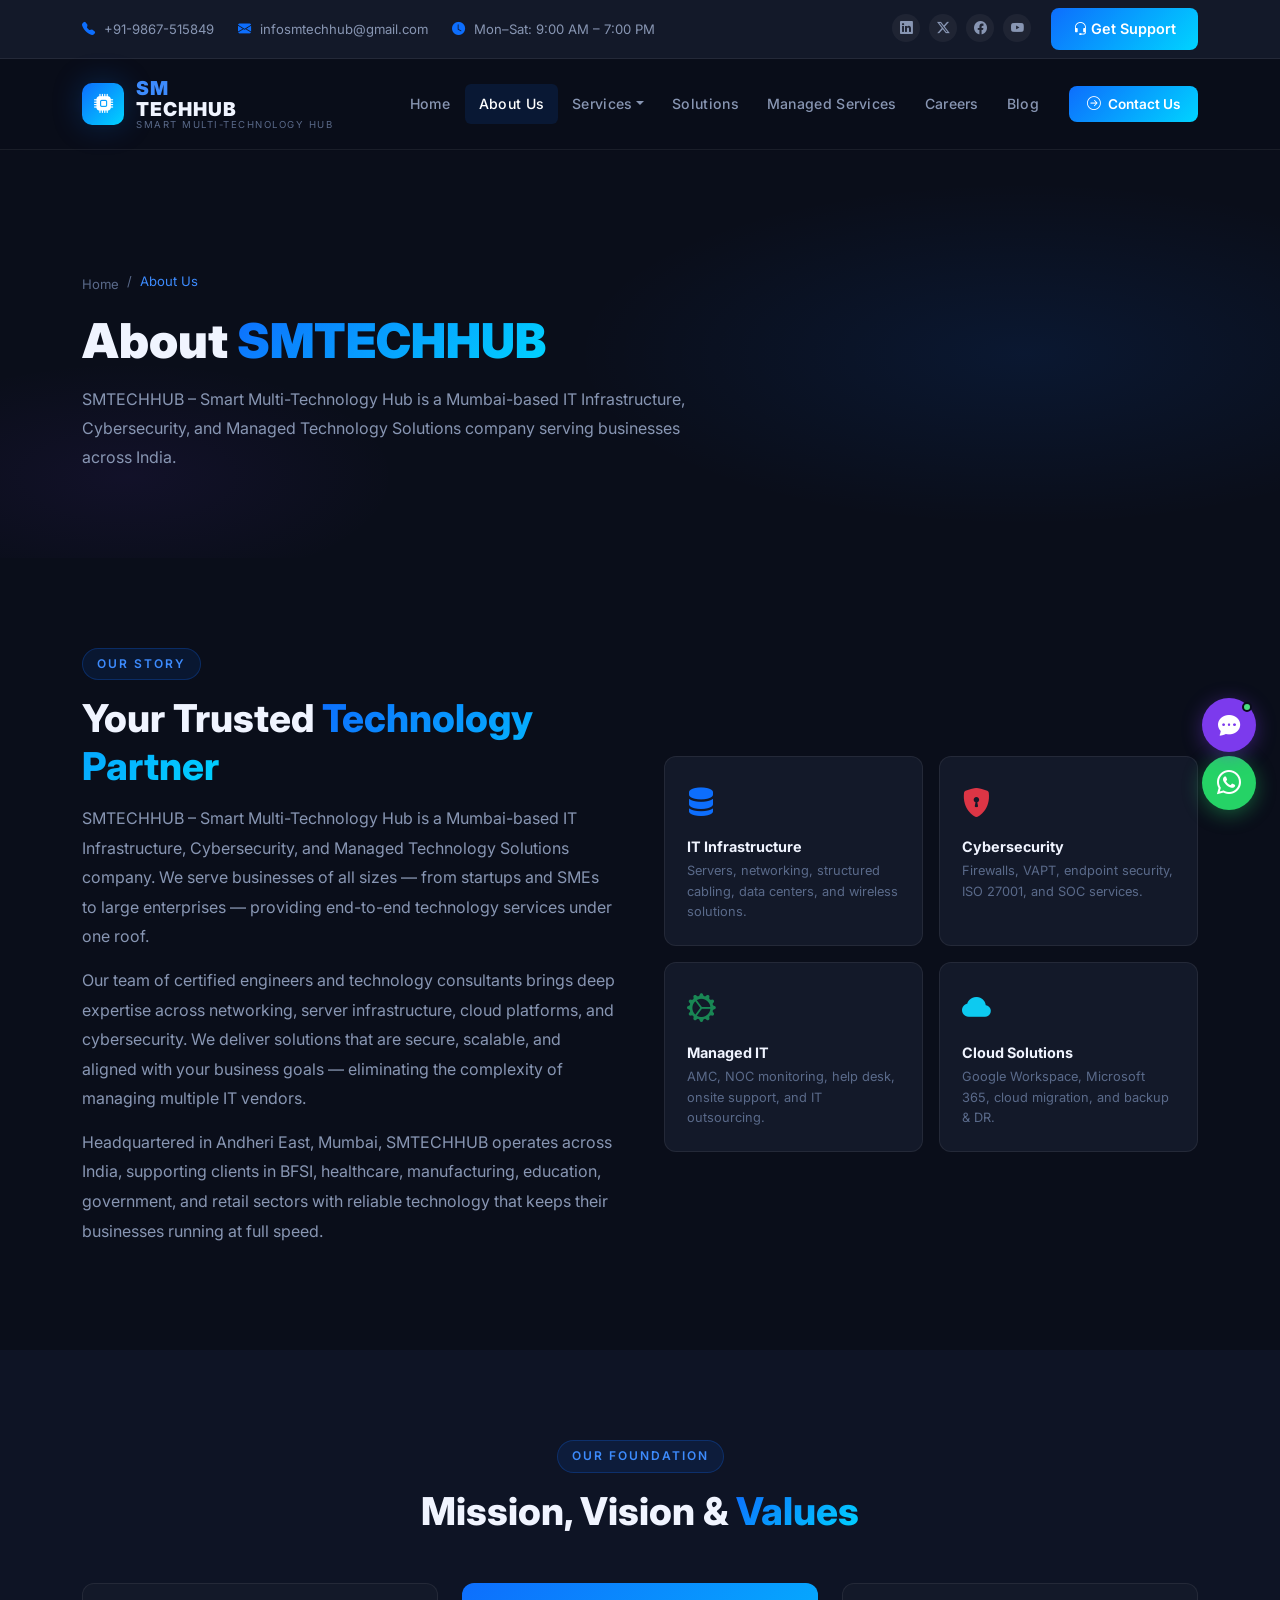
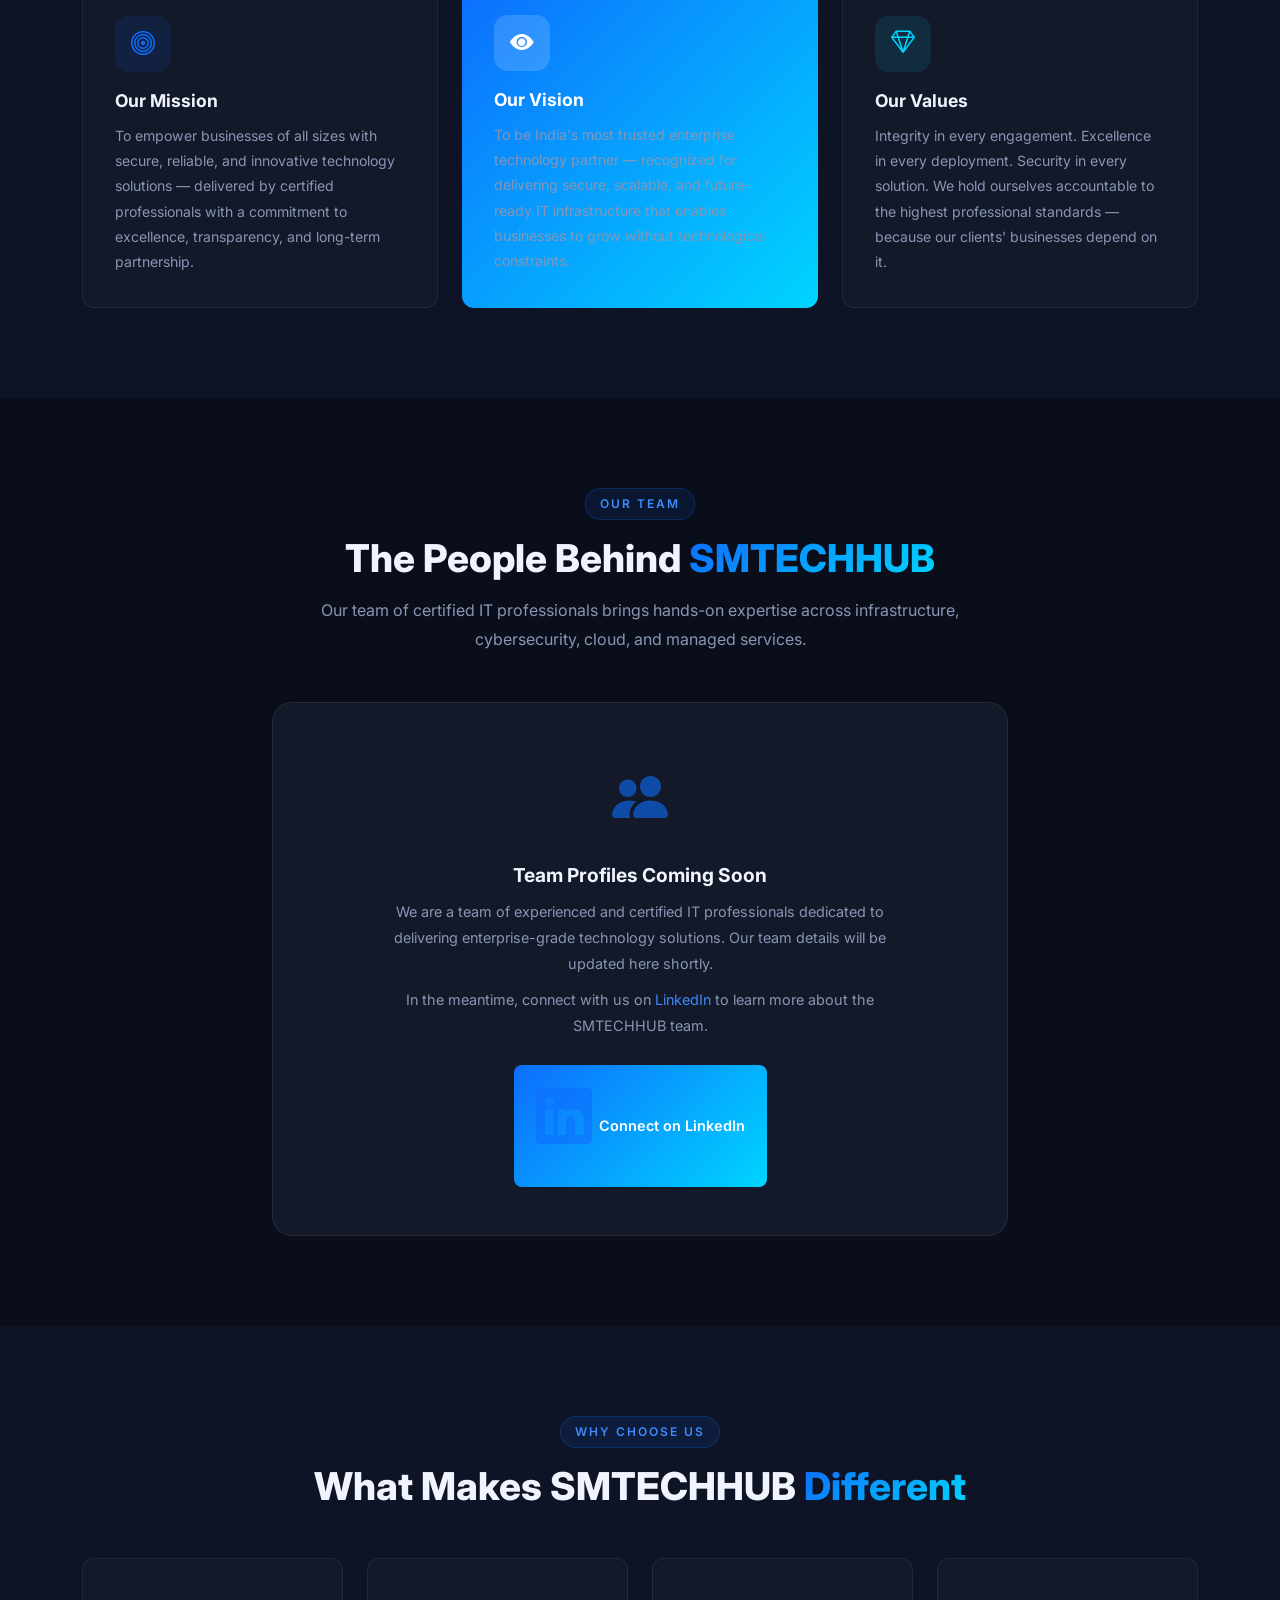
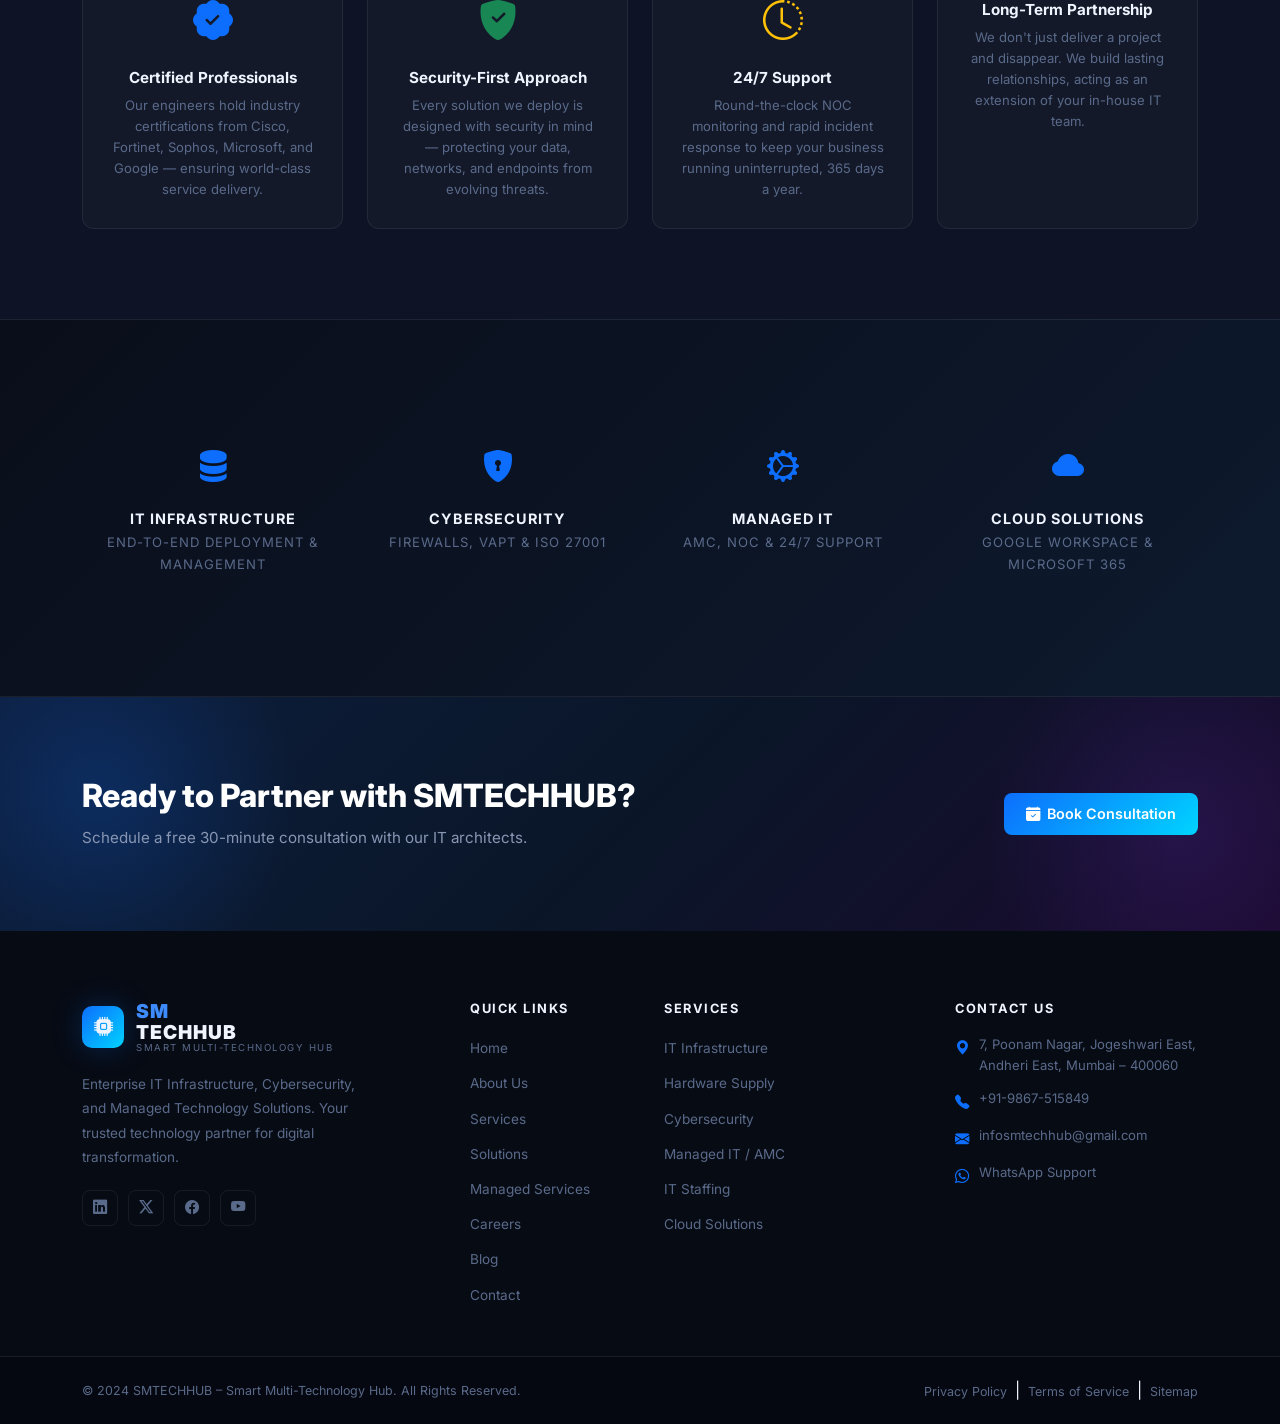
==== commit 0d1ada28: "Add files via upload" ====
--- a/about.html
+++ b/about.html
@@ -115,7 +115,7 @@
                     </ol>
                 </nav>
                 <h1 class="page-hero-title">About <span class="gradient-text">SMTECHHUB</span></h1>
-                <p class="page-hero-subtitle">A decade of delivering enterprise-grade IT infrastructure, cybersecurity, and managed technology solutions across India.</p>
+                <p class="page-hero-subtitle">SMTECHHUB – Smart Multi-Technology Hub is a Mumbai-based IT Infrastructure, Cybersecurity, and Managed Technology Solutions company serving businesses across India.</p>
             </div>
         </div>
     </div>
@@ -127,46 +127,39 @@
         <div class="row align-items-center g-5">
             <div class="col-lg-6" data-aos="fade-right">
                 <div class="section-tag">Our Story</div>
-                <h2 class="section-title">From a Vision to <span class="gradient-text">Enterprise IT Partner</span></h2>
-                <p class="section-text">SMTECHHUB – Smart Multi-Technology Hub was founded in 2015 by a team of passionate IT professionals who saw a gap in the market: businesses needed a single, reliable technology partner who could handle everything from network design to cybersecurity and cloud migrations — without the complexity of managing multiple vendors.</p>
-                <p class="section-text">Starting with a small team of 8 engineers in Noida, we quickly built a reputation for delivering on time, on budget, and to specification. Our first major project — a 500-node network rollout for a leading NBFC — put us on the map. Word spread, and within two years we had expanded to Mumbai and over 50 enterprise clients.</p>
-                <p class="section-text">Today, with 50+ certified engineers, office in Andheri East, Mumbai, and partnerships with the world's leading technology vendors, SMTECHHUB stands as one of India's most trusted IT infrastructure and cybersecurity solution providers.</p>
+                <h2 class="section-title">Your Trusted <span class="gradient-text">Technology Partner</span></h2>
+                <p class="section-text">SMTECHHUB – Smart Multi-Technology Hub is a Mumbai-based IT Infrastructure, Cybersecurity, and Managed Technology Solutions company. We serve businesses of all sizes — from startups and SMEs to large enterprises — providing end-to-end technology services under one roof.</p>
+                <p class="section-text">Our team of certified engineers and technology consultants brings deep expertise across networking, server infrastructure, cloud platforms, and cybersecurity. We deliver solutions that are secure, scalable, and aligned with your business goals — eliminating the complexity of managing multiple IT vendors.</p>
+                <p class="section-text">Headquartered in Andheri East, Mumbai, SMTECHHUB operates across India, supporting clients in BFSI, healthcare, manufacturing, education, government, and retail sectors with reliable technology that keeps their businesses running at full speed.</p>
             </div>
             <div class="col-lg-6" data-aos="fade-left">
-                <div class="timeline-block">
-                    <div class="timeline-item">
-                        <div class="tl-year">2015</div>
-                        <div class="tl-content">
-                            <h6>Founded in Noida</h6>
-                            <p>Started with 8 engineers and a focus on network infrastructure for SMEs.</p>
+                <div class="row g-3">
+                    <div class="col-6">
+                        <div class="about-highlight-card">
+                            <i class="bi bi-server text-primary"></i>
+                            <h6>IT Infrastructure</h6>
+                            <p>Servers, networking, structured cabling, data centers, and wireless solutions.</p>
                         </div>
                     </div>
-                    <div class="timeline-item">
-                        <div class="tl-year">2017</div>
-                        <div class="tl-content">
-                            <h6>Cybersecurity Practice Launched</h6>
-                            <p>Became an authorized FortiGate and Sophos partner. Deployed first VAPT engagement.</p>
+                    <div class="col-6">
+                        <div class="about-highlight-card">
+                            <i class="bi bi-shield-lock-fill text-danger"></i>
+                            <h6>Cybersecurity</h6>
+                            <p>Firewalls, VAPT, endpoint security, ISO 27001, and SOC services.</p>
                         </div>
                     </div>
-                    <div class="timeline-item">
-                        <div class="tl-year">2019</div>
-                        <div class="tl-content">
-                            <h6>Cloud &amp; Managed Services Division</h6>
-                            <p>Google Workspace reseller authorization, Microsoft CSP partner status, and 24/7 NOC launch.</p>
+                    <div class="col-6">
+                        <div class="about-highlight-card">
+                            <i class="bi bi-gear-wide-connected text-success"></i>
+                            <h6>Managed IT</h6>
+                            <p>AMC, NOC monitoring, help desk, onsite support, and IT outsourcing.</p>
                         </div>
                     </div>
-                    <div class="timeline-item">
-                        <div class="tl-year">2021</div>
-                        <div class="tl-content">
-                            <h6>ISO 9001 &amp; ISO 27001 Certified</h6>
-                            <p>Achieved dual ISO certification, expanding to Mumbai and Bangalore offices.</p>
-                        </div>
-                    </div>
-                    <div class="timeline-item">
-                        <div class="tl-year">2024</div>
-                        <div class="tl-content">
-                            <h6>500+ Projects &amp; 200+ Clients</h6>
-                            <p>Recognised as a top-10 managed IT services provider in the Delhi-NCR region.</p>
+                    <div class="col-6">
+                        <div class="about-highlight-card">
+                            <i class="bi bi-cloud-fill text-info"></i>
+                            <h6>Cloud Solutions</h6>
+                            <p>Google Workspace, Microsoft 365, cloud migration, and backup &amp; DR.</p>
                         </div>
                     </div>
                 </div>
@@ -212,134 +205,81 @@
 <section class="section-pad bg-dark">
     <div class="container">
         <div class="text-center mb-5" data-aos="fade-up">
-            <div class="section-tag mx-auto">Leadership</div>
-            <h2 class="section-title">Meet Our <span class="gradient-text">Leadership Team</span></h2>
-            <p class="section-subtitle">Certified experts with decades of combined experience in enterprise IT and cybersecurity.</p>
-        </div>
-        <div class="row g-4 justify-content-center">
-            <div class="col-md-6 col-lg-3" data-aos="fade-up" data-aos-delay="50">
-                <div class="team-card">
-                    <div class="team-avatar" style="background:linear-gradient(135deg,#0d6efd,#00d4ff)"><span>AK</span></div>
-                    <h5>Amit Kumar</h5>
-                    <span class="team-role">Founder &amp; CEO</span>
-                    <p>20+ years in IT infrastructure. Former Head of IT at Reliance Industries. CCIE Certified.</p>
-                    <div class="team-certs">
-                        <span class="mini-cert">CCIE</span>
-                        <span class="mini-cert">PMP</span>
-                        <span class="mini-cert">ITIL</span>
-                    </div>
-                    <div class="team-social">
-                        <a href="https://www.linkedin.com/in/smtechhub-smart-multi-technology-171ba2413" target="_blank"><i class="bi bi-linkedin"></i></a>
-                        <a href="#"><i class="bi bi-twitter-x"></i></a>
-                    </div>
-                </div>
-            </div>
-            <div class="col-md-6 col-lg-3" data-aos="fade-up" data-aos-delay="100">
-                <div class="team-card">
-                    <div class="team-avatar" style="background:linear-gradient(135deg,#7c3aed,#0d6efd)"><span>PS</span></div>
-                    <h5>Priya Sharma</h5>
-                    <span class="team-role">CTO &amp; Co-Founder</span>
-                    <p>15+ years in cybersecurity. CISSP, CEH, and ISO 27001 Lead Auditor certified professional.</p>
-                    <div class="team-certs">
-                        <span class="mini-cert">CISSP</span>
-                        <span class="mini-cert">CEH</span>
-                        <span class="mini-cert">ISO 27001</span>
-                    </div>
-                    <div class="team-social">
-                        <a href="https://www.linkedin.com/in/smtechhub-smart-multi-technology-171ba2413" target="_blank"><i class="bi bi-linkedin"></i></a>
-                        <a href="#"><i class="bi bi-twitter-x"></i></a>
-                    </div>
-                </div>
-            </div>
-            <div class="col-md-6 col-lg-3" data-aos="fade-up" data-aos-delay="150">
-                <div class="team-card">
-                    <div class="team-avatar" style="background:linear-gradient(135deg,#198754,#0dcaf0)"><span>RV</span></div>
-                    <h5>Rajesh Verma</h5>
-                    <span class="team-role">VP – Sales &amp; Business Dev.</span>
-                    <p>12+ years in B2B technology sales. Built enterprise relationships with 100+ Fortune 500 companies.</p>
-                    <div class="team-certs">
-                        <span class="mini-cert">MBA</span>
-                        <span class="mini-cert">AWS SAA</span>
-                    </div>
-                    <div class="team-social">
-                        <a href="https://www.linkedin.com/in/smtechhub-smart-multi-technology-171ba2413" target="_blank"><i class="bi bi-linkedin"></i></a>
-                    </div>
-                </div>
-            </div>
-            <div class="col-md-6 col-lg-3" data-aos="fade-up" data-aos-delay="200">
-                <div class="team-card">
-                    <div class="team-avatar" style="background:linear-gradient(135deg,#dc3545,#fd7e14)"><span>NK</span></div>
-                    <h5>Neha Kapoor</h5>
-                    <span class="team-role">Head – Managed Services</span>
-                    <p>10+ years in IT operations and NOC management. Expert in ITSM, ServiceNow, and SLA governance.</p>
-                    <div class="team-certs">
-                        <span class="mini-cert">ITIL v4</span>
-                        <span class="mini-cert">ServiceNow</span>
-                    </div>
-                    <div class="team-social">
-                        <a href="https://www.linkedin.com/in/smtechhub-smart-multi-technology-171ba2413" target="_blank"><i class="bi bi-linkedin"></i></a>
-                    </div>
-                </div>
-            </div>
-        </div>
-    </div>
-</section>
-
-<!-- CERTIFICATIONS & AWARDS -->
+            <div class="section-tag mx-auto">Our Team</div>
+            <h2 class="section-title">The People Behind <span class="gradient-text">SMTECHHUB</span></h2>
+            <p class="section-subtitle">Our team of certified IT professionals brings hands-on expertise across infrastructure, cybersecurity, cloud, and managed services.</p>
+        </div>
+        <div class="row justify-content-center" data-aos="fade-up">
+            <div class="col-lg-8">
+                <div class="team-coming-soon-card">
+                    <i class="bi bi-people-fill"></i>
+                    <h5>Team Profiles Coming Soon</h5>
+                    <p>We are a team of experienced and certified IT professionals dedicated to delivering enterprise-grade technology solutions. Our team details will be updated here shortly.</p>
+                    <p>In the meantime, connect with us on <a href="https://www.linkedin.com/in/smtechhub-smart-multi-technology-171ba2413" target="_blank">LinkedIn</a> to learn more about the SMTECHHUB team.</p>
+                    <a href="https://www.linkedin.com/in/smtechhub-smart-multi-technology-171ba2413" target="_blank" class="btn btn-primary mt-3">
+                        <i class="bi bi-linkedin"></i> Connect on LinkedIn
+                    </a>
+                </div>
+            </div>
+        </div>
+    </div>
+</section>
+
+<!-- WHY CHOOSE US -->
 <section class="section-pad bg-dark-alt">
     <div class="container">
         <div class="text-center mb-5" data-aos="fade-up">
-            <div class="section-tag mx-auto">Recognition</div>
-            <h2 class="section-title">Certifications &amp; <span class="gradient-text">Awards</span></h2>
+            <div class="section-tag mx-auto">Why Choose Us</div>
+            <h2 class="section-title">What Makes SMTECHHUB <span class="gradient-text">Different</span></h2>
         </div>
         <div class="row g-4">
             <div class="col-md-6 col-lg-3" data-aos="zoom-in" data-aos-delay="50">
                 <div class="cert-award-card">
                     <i class="bi bi-patch-check-fill text-primary"></i>
-                    <h6>ISO 9001:2015</h6>
-                    <p>Quality Management System certification for consistent service delivery excellence.</p>
+                    <h6>Certified Professionals</h6>
+                    <p>Our engineers hold industry certifications from Cisco, Fortinet, Sophos, Microsoft, and Google — ensuring world-class service delivery.</p>
                 </div>
             </div>
             <div class="col-md-6 col-lg-3" data-aos="zoom-in" data-aos-delay="100">
                 <div class="cert-award-card">
                     <i class="bi bi-shield-fill-check text-success"></i>
-                    <h6>ISO 27001:2022</h6>
-                    <p>Information Security Management System — highest standard for data protection.</p>
+                    <h6>Security-First Approach</h6>
+                    <p>Every solution we deploy is designed with security in mind — protecting your data, networks, and endpoints from evolving threats.</p>
                 </div>
             </div>
             <div class="col-md-6 col-lg-3" data-aos="zoom-in" data-aos-delay="150">
                 <div class="cert-award-card">
-                    <i class="bi bi-trophy-fill text-warning"></i>
-                    <h6>Best IT Partner 2023</h6>
-                    <p>Awarded by Fortinet India as "Best Security Partner of the Year 2023" — Mumbai region.</p>
+                    <i class="bi bi-clock-history text-warning"></i>
+                    <h6>24/7 Support</h6>
+                    <p>Round-the-clock NOC monitoring and rapid incident response to keep your business running uninterrupted, 365 days a year.</p>
                 </div>
             </div>
             <div class="col-md-6 col-lg-3" data-aos="zoom-in" data-aos-delay="200">
                 <div class="cert-award-card">
-                    <i class="bi bi-award-fill text-info"></i>
-                    <h6>Google Partner Premier</h6>
-                    <p>Premier Google Workspace reseller with highest customer satisfaction rating in North India.</p>
-                </div>
-            </div>
-        </div>
-    </div>
-</section>
-
-<!-- STATS BAND -->
+                    <i class="bi bi-handshake-fill text-info"></i>
+                    <h6>Long-Term Partnership</h6>
+                    <p>We don't just deliver a project and disappear. We build lasting relationships, acting as an extension of your in-house IT team.</p>
+                </div>
+            </div>
+        </div>
+    </div>
+</section>
+
+<!-- WHAT WE OFFER BAND -->
 <section class="achievement-section section-pad">
     <div class="container">
         <div class="row g-4 text-center">
             <div class="col-6 col-md-3" data-aos="zoom-in" data-aos-delay="50">
-                <div class="ach-card"><div class="ach-icon"><i class="bi bi-check2-all"></i></div><div class="ach-num"><span class="count-num" data-count="500">0</span>+</div><div class="ach-label">Projects Delivered</div></div>
+                <div class="ach-card"><div class="ach-icon"><i class="bi bi-server"></i></div><div class="ach-label" style="font-size:0.9rem;font-weight:700;color:var(--text-primary)">IT Infrastructure</div><div class="ach-label">End-to-end deployment &amp; management</div></div>
             </div>
             <div class="col-6 col-md-3" data-aos="zoom-in" data-aos-delay="100">
-                <div class="ach-card"><div class="ach-icon"><i class="bi bi-people-fill"></i></div><div class="ach-num"><span class="count-num" data-count="200">0</span>+</div><div class="ach-label">Enterprise Clients</div></div>
+                <div class="ach-card"><div class="ach-icon"><i class="bi bi-shield-lock-fill"></i></div><div class="ach-label" style="font-size:0.9rem;font-weight:700;color:var(--text-primary)">Cybersecurity</div><div class="ach-label">Firewalls, VAPT &amp; ISO 27001</div></div>
             </div>
             <div class="col-6 col-md-3" data-aos="zoom-in" data-aos-delay="150">
-                <div class="ach-card"><div class="ach-icon"><i class="bi bi-person-check-fill"></i></div><div class="ach-num"><span class="count-num" data-count="50">0</span>+</div><div class="ach-label">Certified Engineers</div></div>
+                <div class="ach-card"><div class="ach-icon"><i class="bi bi-gear-wide-connected"></i></div><div class="ach-label" style="font-size:0.9rem;font-weight:700;color:var(--text-primary)">Managed IT</div><div class="ach-label">AMC, NOC &amp; 24/7 support</div></div>
             </div>
             <div class="col-6 col-md-3" data-aos="zoom-in" data-aos-delay="200">
-                <div class="ach-card"><div class="ach-icon"><i class="bi bi-buildings-fill"></i></div><div class="ach-num"><span class="count-num" data-count="3">0</span></div><div class="ach-label">Office Locations</div></div>
+                <div class="ach-card"><div class="ach-icon"><i class="bi bi-cloud-fill"></i></div><div class="ach-label" style="font-size:0.9rem;font-weight:700;color:var(--text-primary)">Cloud Solutions</div><div class="ach-label">Google Workspace &amp; Microsoft 365</div></div>
             </div>
         </div>
     </div>
--- a/style.css
+++ b/style.css
@@ -1305,3 +1305,24 @@
 .faq-btn:not(.collapsed) { color: var(--primary-light) !important; }
 .faq-btn::after { filter: invert(1) opacity(0.4); }
 .faq-body { background: rgba(0,0,0,0.15); color: var(--text-secondary); font-size: 0.87rem; line-height: 1.8; padding: 16px 20px !important; border-top: 1px solid var(--dark-border); }
+
+/* Testimonials coming soon */
+.testi-coming-soon { background: var(--dark-card); border: 1px dashed rgba(13,110,253,0.3); border-radius: var(--radius-lg); padding: 60px 40px; text-align: center; }
+.testi-coming-soon i { font-size: 3rem; color: rgba(13,110,253,0.3); display: block; margin-bottom: 16px; }
+.testi-coming-soon h5 { font-size: 1.1rem; font-weight: 700; margin-bottom: 10px; }
+.testi-coming-soon p { font-size: 0.9rem; color: var(--text-muted); line-height: 1.8; max-width: 500px; margin: 0 auto; }
+.testi-coming-soon a { color: var(--primary-light); }
+
+/* About page highlight cards */
+.about-highlight-card { background: var(--dark-card); border: 1px solid var(--dark-border); border-radius: var(--radius); padding: 22px; height: 100%; transition: var(--transition); }
+.about-highlight-card:hover { transform: translateY(-3px); border-color: rgba(13,110,253,0.3); }
+.about-highlight-card i { font-size: 1.8rem; display: block; margin-bottom: 10px; }
+.about-highlight-card h6 { font-size: 0.9rem; font-weight: 700; margin-bottom: 6px; }
+.about-highlight-card p { font-size: 0.8rem; color: var(--text-muted); margin: 0; line-height: 1.6; }
+
+/* Team coming soon card */
+.team-coming-soon-card { background: var(--dark-card); border: 1px solid var(--dark-border); border-radius: var(--radius-lg); padding: 48px 40px; text-align: center; }
+.team-coming-soon-card i { font-size: 3.5rem; color: var(--primary); display: block; margin-bottom: 18px; opacity: 0.6; }
+.team-coming-soon-card h5 { font-size: 1.2rem; font-weight: 700; margin-bottom: 12px; }
+.team-coming-soon-card p { font-size: 0.9rem; color: var(--text-secondary); line-height: 1.8; max-width: 500px; margin: 0 auto 10px; }
+.team-coming-soon-card a:not(.btn) { color: var(--primary-light); }
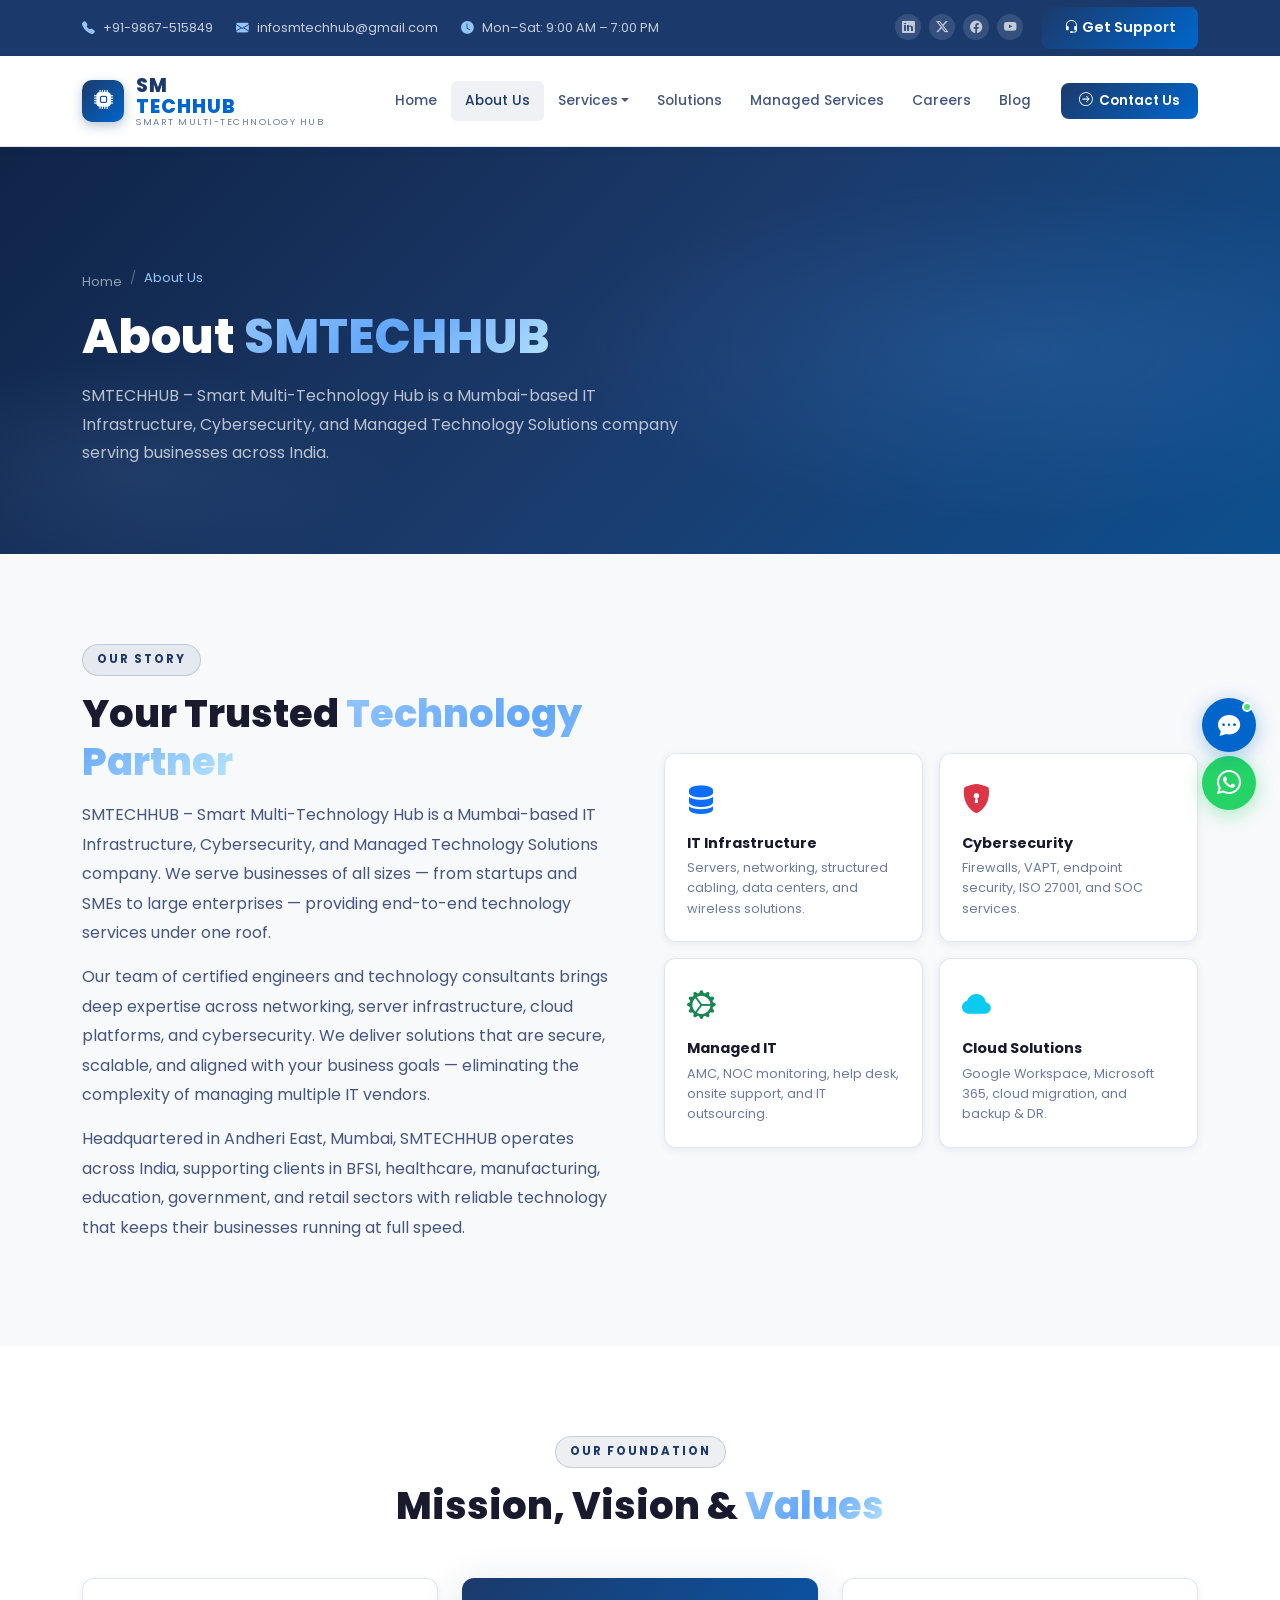
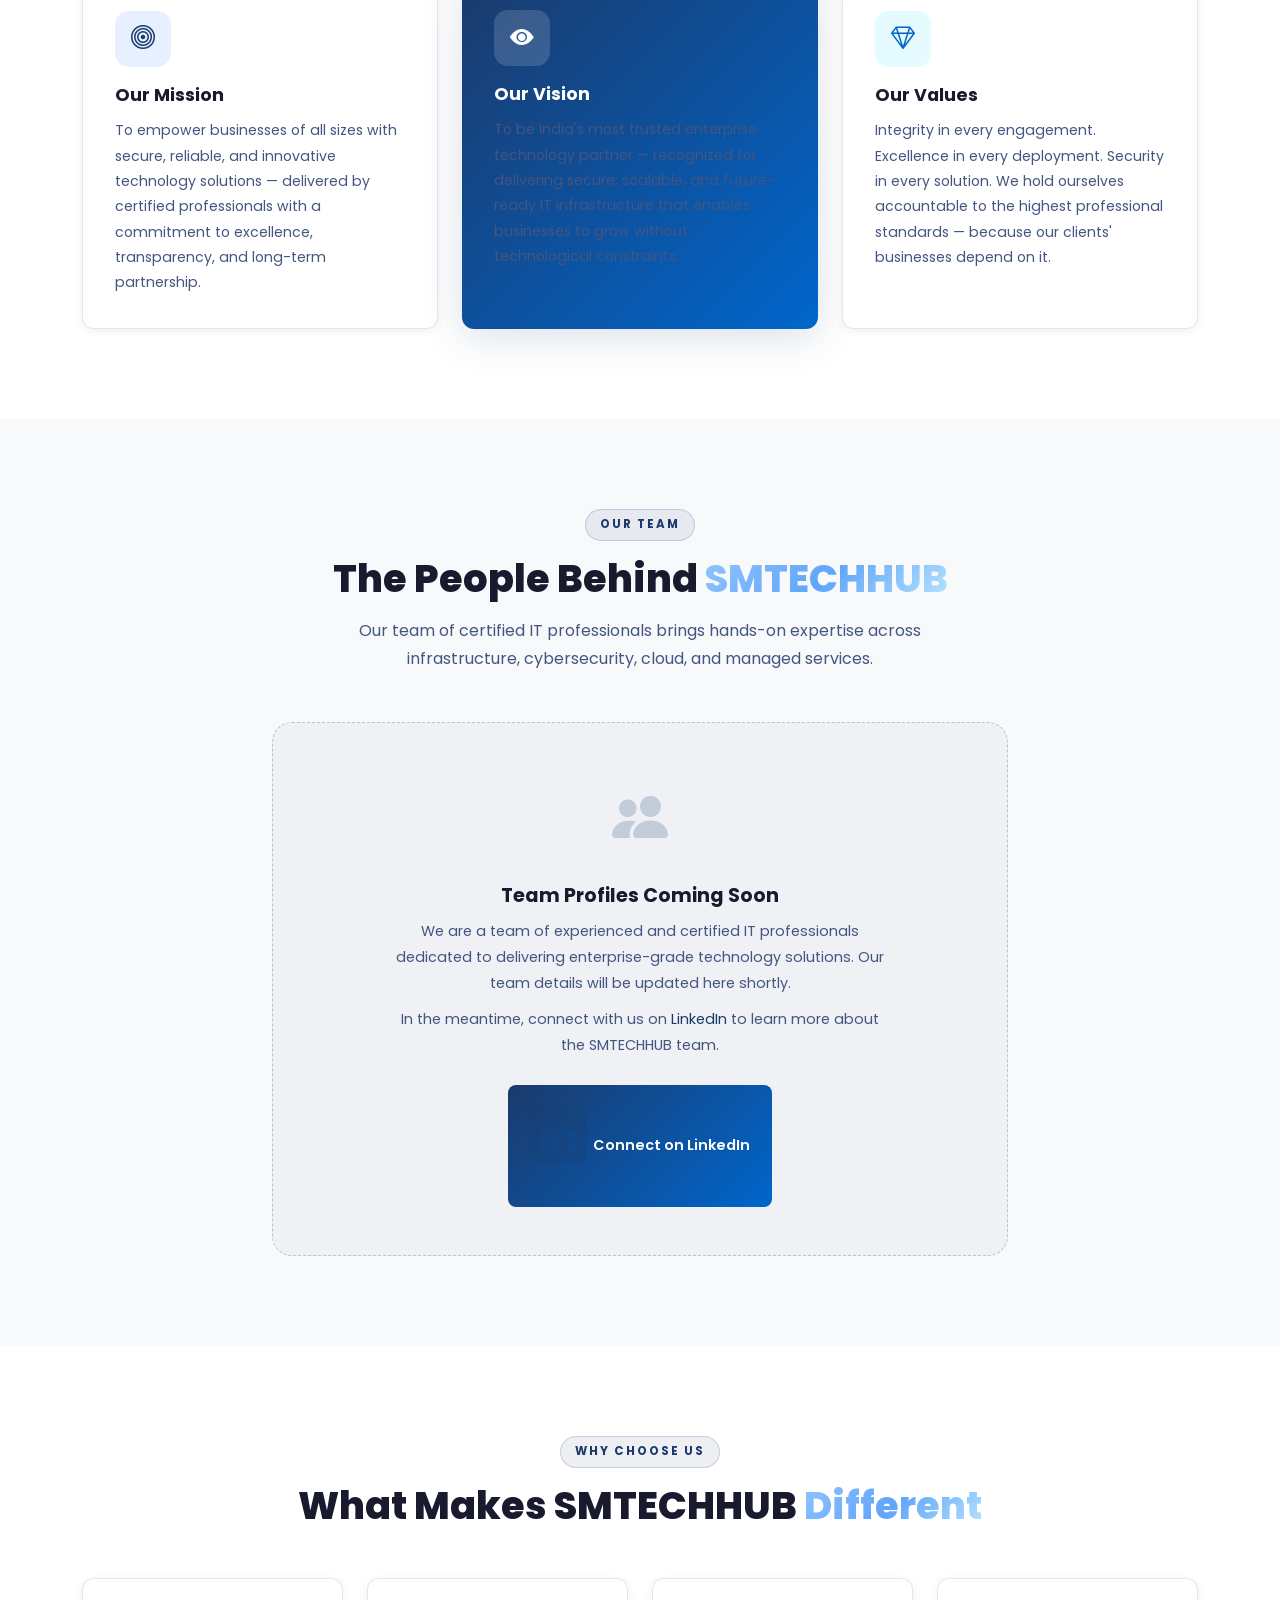
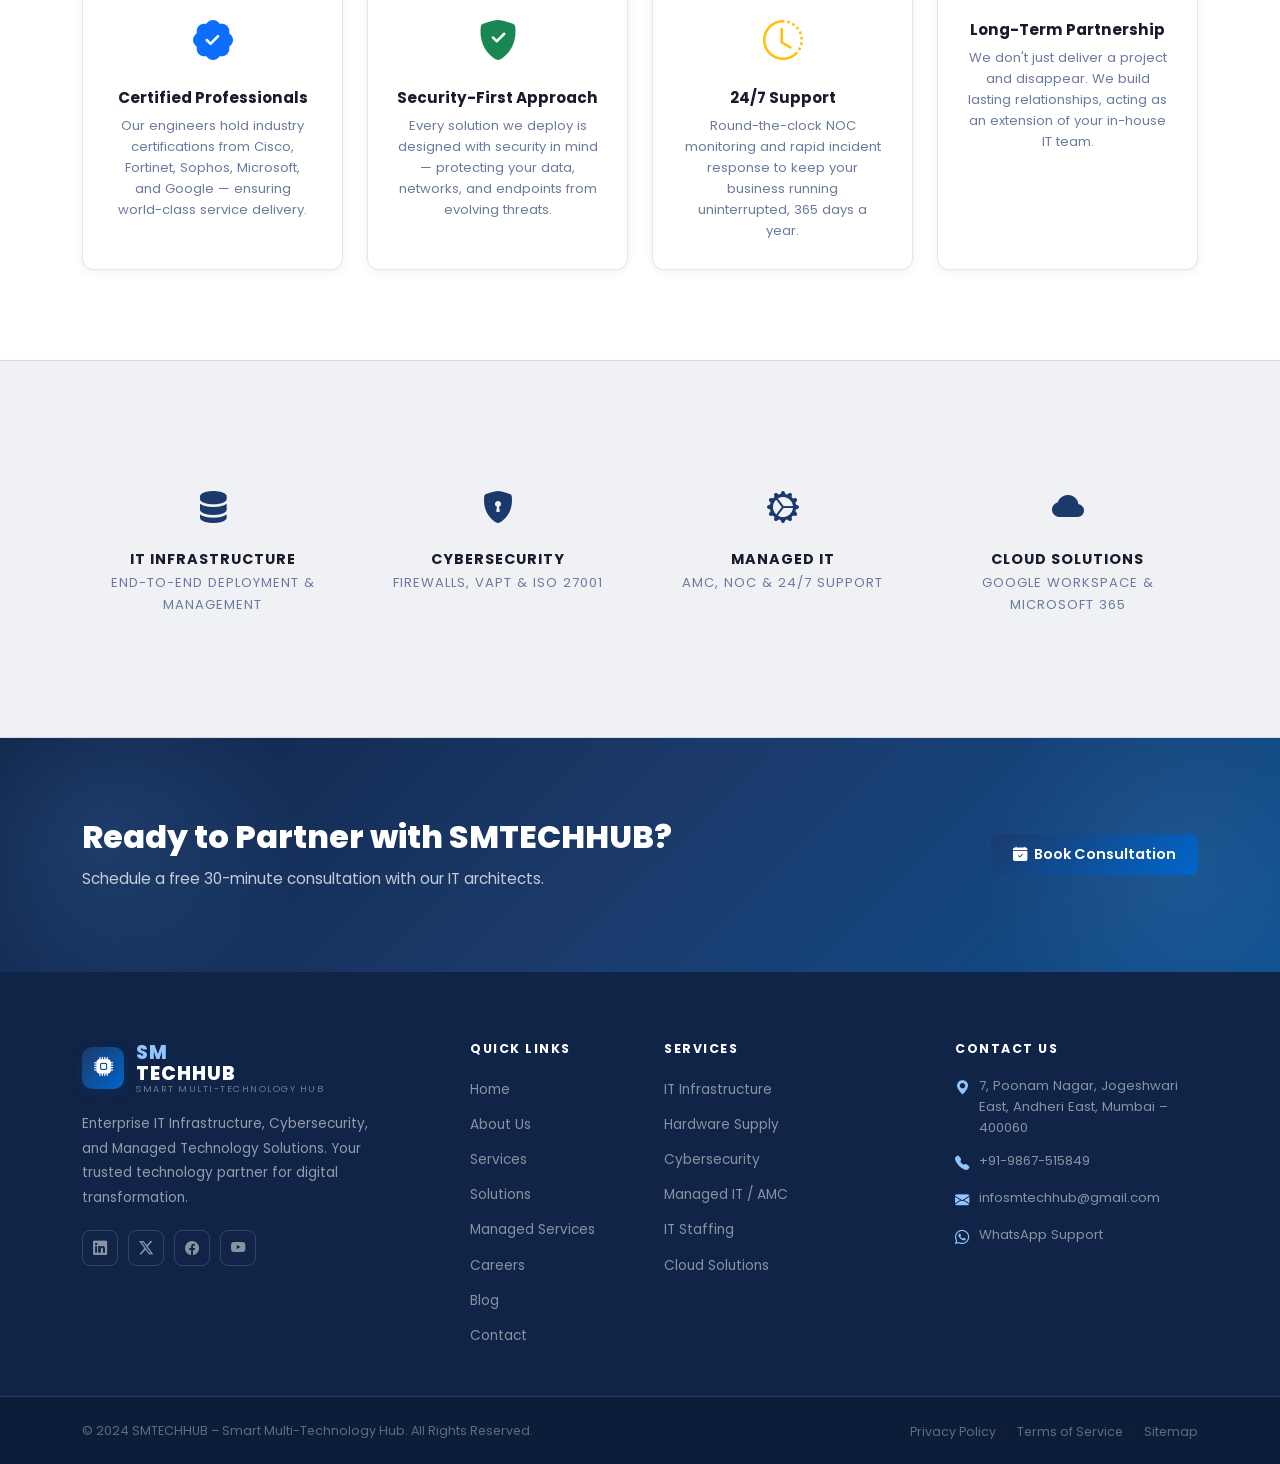
==== commit f8b1c93d: "Add files via upload" ====
--- a/about.html
+++ b/about.html
@@ -7,8 +7,13 @@
     <title>About Us | SMTECHHUB - Smart Multi-Technology Hub</title>
     <link href="https://cdn.jsdelivr.net/npm/bootstrap@5.3.2/dist/css/bootstrap.min.css" rel="stylesheet">
     <link href="https://cdn.jsdelivr.net/npm/bootstrap-icons@1.11.3/font/bootstrap-icons.css" rel="stylesheet">
-    <link href="https://fonts.googleapis.com/css2?family=Inter:wght@300;400;500;600;700;800;900&family=JetBrains+Mono:wght@400;600&display=swap" rel="stylesheet">
+    <link href="https://fonts.googleapis.com/css2?family=Poppins:wght@300;400;500;600;700;800;900&family=JetBrains+Mono:wght@400;600&display=swap" rel="stylesheet">
     <link href="https://unpkg.com/aos@2.3.1/dist/aos.css" rel="stylesheet">
+    
+    <link rel="canonical" href="https://smtechhub.com/about.html">
+    <meta property="og:url" content="https://smtechhub.com/about.html">
+    <meta property="og:site_name" content="SMTECHHUB - Smart Multi-Technology Hub">
+    <meta property="og:image" content="https://smtechhub.com/assets/og-image.jpg">
     <link rel="stylesheet" href="style.css">
 </head>
 <body>
--- a/style.css
+++ b/style.css
@@ -1,194 +1,215 @@
 /* ============================================================
-   SMTECHHUB – Smart Multi-Technology Hub
-   Main Stylesheet – style.css
+   SMTECHHUB – Light & Professional Theme
+   style.css — Poppins Font | Navy Blue & White
    ============================================================ */
 
 /* ---- CSS Variables ---- */
 :root {
-    --primary: #0d6efd;
-    --primary-dark: #0a58ca;
-    --primary-light: #3d8bfd;
-    --accent: #00d4ff;
-    --accent2: #7c3aed;
-    --dark: #0a0e1a;
-    --dark-alt: #0e1425;
-    --dark-card: #131929;
-    --dark-border: rgba(255,255,255,0.07);
-    --text-primary: #f0f4ff;
-    --text-secondary: #8896b3;
-    --text-muted: #5a6a8a;
-    --success: #198754;
-    --danger: #dc3545;
-    --warning: #ffc107;
-    --info: #0dcaf0;
-    --gradient-primary: linear-gradient(135deg, #0d6efd, #00d4ff);
-    --gradient-dark: linear-gradient(135deg, #0a0e1a, #131929);
-    --gradient-card: linear-gradient(135deg, rgba(13,110,253,0.1), rgba(0,212,255,0.05));
-    --shadow-glow: 0 0 30px rgba(13,110,253,0.25);
-    --shadow-card: 0 8px 32px rgba(0,0,0,0.4);
-    --radius: 12px;
-    --radius-lg: 20px;
+    --primary:        #1B3A6B;
+    --primary-dark:   #142D56;
+    --primary-light:  #0066CC;
+    --accent:         #0066CC;
+    --accent2:        #2563EB;
+    --navy:           #0F2447;
+    --navy-light:     #1B3A6B;
+
+    --bg:             #F8F9FB;
+    --bg-alt:         #FFFFFF;
+    --bg-card:        #FFFFFF;
+    --bg-dark:        #0F2447;
+    --bg-dark-alt:    #1B3A6B;
+
+    --border:         rgba(27,58,107,0.12);
+    --border-strong:  rgba(27,58,107,0.25);
+
+    --text-primary:   #1A1A2E;
+    --text-secondary: #445580;
+    --text-muted:     #6B7A9E;
+
+    --success: #16a34a;
+    --danger:  #dc2626;
+    --warning: #d97706;
+    --info:    #0891b2;
+
+    --gradient-primary: linear-gradient(135deg, #1B3A6B, #0066CC);
+    --gradient-hero:    linear-gradient(135deg, #0F2447 0%, #1B3A6B 50%, #0D4F8E 100%);
+    --shadow-sm:        0 2px 8px rgba(27,58,107,0.08);
+    --shadow-card:      0 4px 24px rgba(27,58,107,0.10);
+    --shadow-lg:        0 8px 40px rgba(27,58,107,0.16);
+    --shadow-glow:      0 0 30px rgba(27,58,107,0.20);
+    --radius:     12px;
+    --radius-lg:  20px;
     --transition: all 0.3s ease;
-    --font-main: 'Inter', sans-serif;
-    --font-mono: 'JetBrains Mono', monospace;
+    --font-main:  'Poppins', sans-serif;
+    --font-mono:  'JetBrains Mono', monospace;
 }
 
 /* ---- Reset & Base ---- */
 *, *::before, *::after { box-sizing: border-box; margin: 0; padding: 0; }
-
 html { scroll-behavior: smooth; }
-
 body {
     font-family: var(--font-main);
-    background-color: var(--dark);
+    background-color: var(--bg);
     color: var(--text-primary);
     overflow-x: hidden;
     line-height: 1.7;
 }
-
 a { color: inherit; text-decoration: none; transition: var(--transition); }
 img { max-width: 100%; }
 
 /* ---- Scrollbar ---- */
 ::-webkit-scrollbar { width: 6px; }
-::-webkit-scrollbar-track { background: var(--dark); }
+::-webkit-scrollbar-track { background: var(--bg); }
 ::-webkit-scrollbar-thumb { background: var(--primary); border-radius: 3px; }
-
-/* ---- Selection ---- */
-::selection { background: rgba(13,110,253,0.3); }
+::selection { background: rgba(27,58,107,0.15); }
 
 /* ============================================================
    PRELOADER
    ============================================================ */
 #preloader {
     position: fixed; inset: 0; z-index: 9999;
-    background: var(--dark);
+    background: var(--primary);
     display: flex; align-items: center; justify-content: center;
     transition: opacity 0.5s ease, visibility 0.5s ease;
 }
 #preloader.hidden { opacity: 0; visibility: hidden; }
 .preloader-inner { text-align: center; }
 .preloader-logo { font-size: 2rem; font-weight: 800; letter-spacing: 2px; margin-bottom: 20px; }
-.preloader-logo .logo-sm { color: var(--primary); }
-.preloader-logo .logo-tech { color: var(--text-primary); }
-.preloader-bar {
-    width: 200px; height: 3px;
-    background: rgba(255,255,255,0.1);
-    border-radius: 2px; overflow: hidden; margin: 0 auto;
-}
-.preloader-fill {
-    height: 100%; width: 0;
-    background: var(--gradient-primary);
-    border-radius: 2px;
-    animation: preload 1.8s ease forwards;
-}
+.preloader-logo .logo-sm  { color: #60A5FA; }
+.preloader-logo .logo-tech { color: #fff; }
+.preloader-bar { width: 200px; height: 3px; background: rgba(255,255,255,0.2); border-radius: 2px; overflow: hidden; margin: 0 auto; }
+.preloader-fill { height: 100%; width: 0; background: #fff; border-radius: 2px; animation: preload 1.8s ease forwards; }
 @keyframes preload { to { width: 100%; } }
 
 /* ============================================================
    TOPBAR
    ============================================================ */
 .topbar {
-    background: var(--dark-card);
-    border-bottom: 1px solid var(--dark-border);
-    padding: 8px 0;
-    font-size: 0.82rem;
-    color: var(--text-secondary);
+    background: var(--primary);
+    padding: 7px 0;
+    font-size: 0.8rem;
+    color: rgba(255,255,255,0.75);
 }
 .topbar-item { margin-right: 20px; }
-.topbar-item i { color: var(--primary); margin-right: 5px; }
+.topbar-item i { color: #93C5FD; margin-right: 5px; }
 .topbar-social {
     display: inline-flex; align-items: center; justify-content: center;
-    width: 28px; height: 28px;
+    width: 26px; height: 26px;
     border-radius: 50%;
-    background: rgba(255,255,255,0.05);
-    color: var(--text-secondary);
-    margin-left: 5px; font-size: 0.8rem;
+    background: rgba(255,255,255,0.12);
+    color: rgba(255,255,255,0.7);
+    margin-left: 5px; font-size: 0.78rem;
     transition: var(--transition);
 }
-.topbar-social:hover { background: var(--primary); color: #fff; }
+.topbar-social:hover { background: rgba(255,255,255,0.3); color: #fff; }
 
 /* ============================================================
    NAVBAR
    ============================================================ */
 #mainNavbar {
-    background: rgba(10, 14, 26, 0.92);
-    backdrop-filter: blur(20px);
-    border-bottom: 1px solid var(--dark-border);
+    background: #fff !important;
+    border-bottom: 1px solid var(--border);
     padding: 14px 0;
     transition: all 0.4s ease;
     z-index: 1030;
+    box-shadow: var(--shadow-sm);
 }
 #mainNavbar.scrolled {
     padding: 10px 0;
-    background: rgba(10, 14, 26, 0.98);
-    box-shadow: 0 4px 30px rgba(0,0,0,0.5);
-}
-
+    box-shadow: var(--shadow-card);
+}
 .brand-logo { display: flex; align-items: center; gap: 12px; }
 .brand-icon {
     width: 42px; height: 42px;
     background: var(--gradient-primary);
     border-radius: 10px;
     display: flex; align-items: center; justify-content: center;
-    font-size: 1.2rem;
-    box-shadow: var(--shadow-glow);
+    font-size: 1.2rem; color: #fff;
+    box-shadow: 0 4px 12px rgba(27,58,107,0.3);
 }
 .brand-text { display: flex; flex-direction: column; line-height: 1.1; }
-.brand-sm { font-size: 1.2rem; font-weight: 900; color: var(--primary-light); letter-spacing: 1px; }
-.brand-tech { font-size: 1.2rem; font-weight: 900; color: var(--text-primary); letter-spacing: 1px; }
-.brand-tagline { font-size: 0.6rem; color: var(--text-muted); letter-spacing: 1.5px; text-transform: uppercase; }
+.brand-sm   { font-size: 1.2rem; font-weight: 800; color: var(--primary); letter-spacing: 1px; }
+.brand-tech { font-size: 1.2rem; font-weight: 800; color: var(--primary-light); letter-spacing: 1px; }
+.brand-tagline { font-size: 0.58rem; color: var(--text-muted); letter-spacing: 1.5px; text-transform: uppercase; }
 
 .navbar-nav .nav-link {
     color: var(--text-secondary) !important;
-    font-size: 0.88rem;
+    font-size: 0.86rem;
     font-weight: 500;
     padding: 8px 14px !important;
     border-radius: 6px;
     transition: var(--transition);
-    letter-spacing: 0.3px;
 }
 .navbar-nav .nav-link:hover,
-.navbar-nav .nav-link.active { color: #fff !important; background: rgba(13,110,253,0.12); }
-
+.navbar-nav .nav-link.active {
+    color: var(--primary) !important;
+    background: rgba(27,58,107,0.07);
+}
+.navbar-toggler { border-color: var(--border) !important; }
+.navbar-toggler-icon { background-image: url("data:image/svg+xml,%3csvg xmlns='http://www.w3.org/2000/svg' viewBox='0 0 30 30'%3e%3cpath stroke='rgba(27,58,107,0.8)' stroke-linecap='round' stroke-miterlimit='10' stroke-width='2' d='M4 7h22M4 15h22M4 23h22'/%3e%3c/svg%3e") !important; }
 .nav-cta {
-    font-size: 0.85rem !important;
+    font-size: 0.84rem !important;
     padding: 8px 18px !important;
     display: inline-flex; align-items: center; gap: 6px;
 }
 
 /* Mega Menu */
 .mega-menu {
-    width: 700px !important;
-    background: var(--dark-card) !important;
-    border: 1px solid var(--dark-border) !important;
+    width: 680px !important;
+    background: #fff !important;
+    border: 1px solid var(--border) !important;
     border-radius: var(--radius) !important;
-    box-shadow: var(--shadow-card) !important;
+    box-shadow: var(--shadow-lg) !important;
     padding: 0 !important;
     left: 50%; transform: translateX(-50%);
 }
 .mega-category h6 {
-    font-size: 0.78rem;
-    text-transform: uppercase;
-    letter-spacing: 1px;
-    color: var(--text-muted);
+    font-size: 0.75rem; text-transform: uppercase;
+    letter-spacing: 1px; color: var(--text-muted);
     margin-bottom: 10px;
     display: flex; align-items: center; gap: 6px;
 }
 .mega-link {
-    display: block;
-    color: var(--text-secondary);
-    font-size: 0.85rem;
-    padding: 4px 0;
+    display: block; color: var(--text-secondary);
+    font-size: 0.84rem; padding: 4px 0;
     transition: var(--transition);
 }
 .mega-link:hover { color: var(--primary); padding-left: 6px; }
+
+/* ============================================================
+   BUTTONS
+   ============================================================ */
+.btn-primary {
+    background: var(--gradient-primary);
+    border: none; font-weight: 600;
+    border-radius: 8px; padding: 10px 22px;
+    transition: var(--transition);
+    display: inline-flex; align-items: center; gap: 7px;
+    font-size: 0.9rem; color: #fff !important;
+}
+.btn-primary:hover {
+    transform: translateY(-2px);
+    box-shadow: 0 8px 24px rgba(27,58,107,0.35);
+    filter: brightness(1.1);
+}
+.btn-outline-light {
+    border-radius: 8px; font-weight: 600; font-size: 0.9rem;
+    display: inline-flex; align-items: center; gap: 7px;
+}
+.btn-danger  { background: var(--danger) !important; border: none; color: #fff !important; border-radius: 8px; font-weight: 600; }
+.btn-success { background: var(--success) !important; border: none; color: #fff !important; border-radius: 8px; font-weight: 600; }
+.btn-warning { border-radius: 8px; font-weight: 600; }
+.btn-info    { background: var(--info) !important; border: none; color: #fff !important; border-radius: 8px; font-weight: 600; }
+.btn-light   { background: #fff !important; color: var(--primary) !important; border-radius: 8px; font-weight: 600; }
+.btn-outline-primary { border-color: var(--primary) !important; color: var(--primary) !important; border-radius: 8px; font-weight: 600; }
+.btn-outline-primary:hover { background: var(--primary) !important; color: #fff !important; }
 
 /* ============================================================
    HERO SECTION
    ============================================================ */
 .hero-section {
     position: relative;
-    background: var(--dark);
+    background: var(--gradient-hero);
     overflow: hidden;
     min-height: 100vh;
     display: flex; align-items: center;
@@ -196,815 +217,745 @@
 .hero-bg-canvas {
     position: absolute; inset: 0;
     background:
-        radial-gradient(ellipse 60% 50% at 70% 50%, rgba(13,110,253,0.12) 0%, transparent 70%),
-        radial-gradient(ellipse 40% 40% at 20% 70%, rgba(124,58,237,0.08) 0%, transparent 70%);
+        radial-gradient(ellipse 60% 50% at 70% 50%, rgba(96,165,250,0.12) 0%, transparent 70%),
+        radial-gradient(ellipse 40% 40% at 20% 70%, rgba(147,197,253,0.07) 0%, transparent 70%);
 }
 .hero-overlay {
     position: absolute; inset: 0;
-    background: linear-gradient(to bottom, transparent 60%, var(--dark) 100%);
+    background: linear-gradient(to bottom, transparent 70%, rgba(15,36,71,0.6) 100%);
 }
 .min-vh-hero { min-height: 90vh; padding: 120px 0 80px; }
 
 .hero-badge {
     display: inline-flex; align-items: center; gap: 8px;
-    background: rgba(13,110,253,0.12);
-    border: 1px solid rgba(13,110,253,0.3);
-    border-radius: 50px;
-    padding: 6px 16px;
-    font-size: 0.8rem;
-    color: var(--accent);
-    margin-bottom: 24px;
-    letter-spacing: 0.5px;
+    background: rgba(255,255,255,0.12);
+    border: 1px solid rgba(255,255,255,0.25);
+    border-radius: 50px; padding: 6px 16px;
+    font-size: 0.8rem; color: #BAD6FF;
+    margin-bottom: 24px; letter-spacing: 0.5px;
 }
 .badge-dot {
-    width: 8px; height: 8px;
-    border-radius: 50%;
-    background: var(--accent);
-    animation: pulse 1.5s infinite;
+    width: 8px; height: 8px; border-radius: 50%;
+    background: #60A5FA; animation: pulse 1.5s infinite;
 }
 @keyframes pulse {
     0%, 100% { opacity: 1; transform: scale(1); }
-    50% { opacity: 0.5; transform: scale(1.3); }
-}
-
+    50%       { opacity: 0.5; transform: scale(1.3); }
+}
 .hero-title {
     font-size: clamp(2.2rem, 5vw, 4rem);
-    font-weight: 900;
-    line-height: 1.15;
-    margin-bottom: 20px;
-    letter-spacing: -1px;
+    font-weight: 800; line-height: 1.15;
+    margin-bottom: 20px; letter-spacing: -0.5px;
+    color: #fff;
 }
 .gradient-text {
-    background: var(--gradient-primary);
-    -webkit-background-clip: text;
-    -webkit-text-fill-color: transparent;
+    background: linear-gradient(135deg, #93C5FD, #60A5FA, #BAE6FD);
+    -webkit-background-clip: text; -webkit-text-fill-color: transparent;
     background-clip: text;
 }
 .hero-subtitle {
-    font-size: 1.05rem;
-    color: var(--text-secondary);
-    max-width: 560px;
-    margin-bottom: 36px;
-    line-height: 1.8;
-}
-
-/* Hero Stats */
-.hero-stats {
-    display: flex; align-items: center; gap: 24px;
-    margin-bottom: 36px; flex-wrap: wrap;
-}
+    font-size: 1.05rem; color: rgba(255,255,255,0.75);
+    max-width: 560px; margin-bottom: 36px; line-height: 1.8;
+}
+.hero-stats { display: flex; align-items: center; gap: 24px; margin-bottom: 36px; flex-wrap: wrap; }
 .stat-item { text-align: center; }
-.stat-number {
-    font-size: 2rem; font-weight: 800;
-    color: var(--primary-light);
-    font-family: var(--font-mono);
-}
-.stat-item span:last-of-type { font-size: 1.4rem; color: var(--primary-light); font-weight: 700; }
-.stat-label { display: block; font-size: 0.72rem; color: var(--text-muted); text-transform: uppercase; letter-spacing: 1px; }
-.stat-divider { width: 1px; height: 40px; background: var(--dark-border); }
-
-/* Hero Actions */
+.stat-label { display: block; font-size: 0.72rem; color: rgba(255,255,255,0.5); text-transform: uppercase; letter-spacing: 1px; }
+.stat-divider { width: 1px; height: 36px; background: rgba(255,255,255,0.15); }
 .hero-actions { display: flex; gap: 14px; flex-wrap: wrap; }
 .btn-hero {
-    font-size: 0.95rem;
-    padding: 12px 28px;
-    border-radius: 8px;
-    display: inline-flex; align-items: center; gap: 8px;
-    font-weight: 600;
-}
+    font-size: 0.95rem; padding: 12px 28px; border-radius: 8px;
+    display: inline-flex; align-items: center; gap: 8px; font-weight: 600;
+    background: #fff; color: var(--primary) !important; border: none;
+}
+.btn-hero:hover { transform: translateY(-2px); box-shadow: 0 8px 24px rgba(0,0,0,0.2); }
 .btn-outline-hero {
-    font-size: 0.95rem;
-    padding: 12px 28px;
-    border-radius: 8px;
-    border: 1px solid rgba(255,255,255,0.2);
-    color: var(--text-primary);
-    display: inline-flex; align-items: center; gap: 8px;
-    font-weight: 600;
-    background: rgba(255,255,255,0.04);
-    transition: var(--transition);
-}
-.btn-outline-hero:hover { border-color: var(--primary); background: rgba(13,110,253,0.12); color: #fff; }
+    font-size: 0.95rem; padding: 12px 28px; border-radius: 8px;
+    border: 1.5px solid rgba(255,255,255,0.4); color: #fff;
+    display: inline-flex; align-items: center; gap: 8px; font-weight: 600;
+    background: rgba(255,255,255,0.08); transition: var(--transition);
+}
+.btn-outline-hero:hover { border-color: #fff; background: rgba(255,255,255,0.18); color: #fff; }
 
 /* Hero Visual */
-.hero-visual {
-    position: relative;
-    width: 480px; height: 480px;
-    margin: 0 auto;
-}
-.hero-ring {
-    position: absolute;
-    border-radius: 50%;
-    border: 1px solid rgba(13,110,253,0.15);
-    top: 50%; left: 50%;
-    transform: translate(-50%, -50%);
-    animation: ringRotate 20s linear infinite;
-}
+.hero-visual { position: relative; width: 480px; height: 480px; margin: 0 auto; }
+.hero-ring { position: absolute; border-radius: 50%; border: 1px solid rgba(255,255,255,0.08); top: 50%; left: 50%; transform: translate(-50%, -50%); animation: ringRotate 20s linear infinite; }
 .hero-ring-1 { width: 300px; height: 300px; animation-duration: 15s; }
-.hero-ring-2 { width: 400px; height: 400px; animation-duration: 25s; animation-direction: reverse; border-color: rgba(0,212,255,0.1); }
-.hero-ring-3 { width: 480px; height: 480px; animation-duration: 35s; border-color: rgba(124,58,237,0.08); }
+.hero-ring-2 { width: 400px; height: 400px; animation-duration: 25s; animation-direction: reverse; border-color: rgba(147,197,253,0.08); }
+.hero-ring-3 { width: 480px; height: 480px; animation-duration: 35s; border-color: rgba(96,165,250,0.06); }
 @keyframes ringRotate { to { transform: translate(-50%, -50%) rotate(360deg); } }
-
 .hero-center-icon {
-    position: absolute;
-    top: 50%; left: 50%;
-    transform: translate(-50%, -50%);
-    width: 90px; height: 90px;
-    background: var(--gradient-primary);
-    border-radius: 50%;
-    display: flex; align-items: center; justify-content: center;
-    font-size: 2.2rem;
-    box-shadow: 0 0 60px rgba(13,110,253,0.5);
-    z-index: 2;
-}
-
+    position: absolute; top: 50%; left: 50%; transform: translate(-50%, -50%);
+    width: 90px; height: 90px; background: rgba(255,255,255,0.15);
+    border: 2px solid rgba(255,255,255,0.3);
+    border-radius: 50%; display: flex; align-items: center; justify-content: center;
+    font-size: 2.2rem; color: #fff; z-index: 2;
+    backdrop-filter: blur(10px);
+}
 .hero-card-stack { position: absolute; inset: 0; z-index: 3; }
 .hcard {
-    position: absolute;
-    background: var(--dark-card);
-    border: 1px solid var(--dark-border);
-    border-radius: 12px;
-    padding: 12px 16px;
+    position: absolute; background: rgba(255,255,255,0.12);
+    border: 1px solid rgba(255,255,255,0.2);
+    border-radius: 12px; padding: 12px 16px;
     display: flex; align-items: center; gap: 10px;
-    font-size: 0.82rem; font-weight: 600;
-    color: var(--text-primary);
-    backdrop-filter: blur(10px);
-    box-shadow: var(--shadow-card);
-    white-space: nowrap;
-}
-.hcard i { font-size: 1.2rem; }
-.hcard-1 { top: 10%; left: 0; border-color: rgba(13,110,253,0.4); }
-.hcard-1 i { color: var(--primary); }
+    font-size: 0.82rem; font-weight: 600; color: #fff;
+    backdrop-filter: blur(12px); white-space: nowrap;
+}
+.hcard i { font-size: 1.2rem; color: #93C5FD; }
+.hcard-1 { top: 10%; left: 0; }
 .hcard-1 .hcard-pulse {
     position: absolute; right: -4px; top: -4px;
-    width: 10px; height: 10px;
-    background: var(--success);
-    border-radius: 50%;
-    border: 2px solid var(--dark);
+    width: 10px; height: 10px; background: #4ADE80;
+    border-radius: 50%; border: 2px solid var(--navy);
     animation: pulse 1.5s infinite;
 }
 .hcard-2 { top: 30%; right: -10px; }
-.hcard-2 i { color: var(--accent); }
 .hcard-3 { bottom: 30%; left: -10px; }
-.hcard-3 i { color: var(--info); }
 .hcard-4 { bottom: 10%; right: 0; }
-.hcard-4 i { color: var(--success); }
-
-/* Scroll Indicator */
 .hero-scroll-indicator {
-    position: absolute;
-    bottom: 30px;
-    left: 50%;
-    transform: translateX(-50%);
+    position: absolute; bottom: 30px; left: 50%; transform: translateX(-50%);
     display: flex; flex-direction: column; align-items: center; gap: 8px;
-    font-size: 0.72rem;
-    color: var(--text-muted);
-    letter-spacing: 1px;
-    text-transform: uppercase;
-}
-.scroll-mouse {
-    width: 22px; height: 36px;
-    border: 2px solid var(--text-muted);
-    border-radius: 11px;
-    display: flex; justify-content: center;
-    padding-top: 6px;
-}
-.scroll-dot {
-    width: 4px; height: 8px;
-    background: var(--primary);
-    border-radius: 2px;
-    animation: scrollBounce 1.5s ease infinite;
-}
-@keyframes scrollBounce {
-    0%, 100% { transform: translateY(0); opacity: 1; }
-    50% { transform: translateY(8px); opacity: 0.4; }
-}
+    font-size: 0.7rem; color: rgba(255,255,255,0.4);
+    letter-spacing: 1px; text-transform: uppercase;
+}
+.scroll-mouse { width: 22px; height: 36px; border: 2px solid rgba(255,255,255,0.3); border-radius: 11px; display: flex; justify-content: center; padding-top: 6px; }
+.scroll-dot { width: 4px; height: 8px; background: #93C5FD; border-radius: 2px; animation: scrollBounce 1.5s ease infinite; }
+@keyframes scrollBounce { 0%, 100% { transform: translateY(0); opacity: 1; } 50% { transform: translateY(8px); opacity: 0.4; } }
 
 /* ============================================================
    TICKER
    ============================================================ */
-.ticker-wrap {
-    background: var(--dark-card);
-    border-top: 1px solid var(--dark-border);
-    border-bottom: 1px solid var(--dark-border);
-    padding: 10px 0;
-    overflow: hidden;
-}
-.ticker-track {
-    display: inline-flex; align-items: center; gap: 0;
-    animation: tickerScroll 40s linear infinite;
-    white-space: nowrap;
-}
-.ticker-item {
-    font-size: 0.82rem;
-    color: var(--text-secondary);
-    padding: 0 18px;
-    display: inline-flex; align-items: center; gap: 6px;
-}
-.ticker-sep { color: var(--dark-border); }
-@keyframes tickerScroll {
-    0% { transform: translateX(0); }
-    100% { transform: translateX(-50%); }
-}
+.ticker-wrap { background: var(--primary); border-bottom: 3px solid var(--primary-light); padding: 10px 0; overflow: hidden; }
+.ticker-track { display: inline-flex; align-items: center; animation: tickerScroll 40s linear infinite; white-space: nowrap; }
+.ticker-item { font-size: 0.82rem; color: rgba(255,255,255,0.8); padding: 0 18px; display: inline-flex; align-items: center; gap: 6px; }
+.ticker-sep { color: rgba(255,255,255,0.25); }
+.ticker-item .text-primary { color: #93C5FD !important; }
+@keyframes tickerScroll { 0% { transform: translateX(0); } 100% { transform: translateX(-50%); } }
 
 /* ============================================================
    SECTION COMMONS
    ============================================================ */
 .section-pad { padding: 90px 0; }
-.bg-dark { background-color: var(--dark) !important; }
-.bg-dark-alt { background-color: var(--dark-alt) !important; }
+.bg-dark     { background-color: var(--bg) !important; }
+.bg-dark-alt { background-color: #fff !important; }
 
 .section-tag {
     display: inline-flex; align-items: center;
-    background: rgba(13,110,253,0.1);
-    border: 1px solid rgba(13,110,253,0.25);
-    color: var(--primary-light);
-    font-size: 0.75rem;
-    font-weight: 600;
-    letter-spacing: 2px;
-    text-transform: uppercase;
-    padding: 5px 14px;
-    border-radius: 50px;
-    margin-bottom: 14px;
-}
-.section-title {
-    font-size: clamp(1.7rem, 3vw, 2.5rem);
-    font-weight: 800;
-    line-height: 1.25;
-    margin-bottom: 14px;
-}
-.section-subtitle {
-    font-size: 1rem;
-    color: var(--text-secondary);
-    max-width: 640px;
-    margin: 0 auto;
-    line-height: 1.8;
-}
-.section-text {
-    color: var(--text-secondary);
-    line-height: 1.85;
-    margin-bottom: 14px;
-}
+    background: rgba(27,58,107,0.08);
+    border: 1px solid rgba(27,58,107,0.18);
+    color: var(--primary); font-size: 0.73rem;
+    font-weight: 700; letter-spacing: 2px;
+    text-transform: uppercase; padding: 5px 14px;
+    border-radius: 50px; margin-bottom: 14px;
+}
+.section-title { font-size: clamp(1.7rem, 3vw, 2.5rem); font-weight: 800; line-height: 1.25; margin-bottom: 14px; color: var(--text-primary); }
+.section-subtitle { font-size: 1rem; color: var(--text-secondary); max-width: 640px; margin: 0 auto; line-height: 1.8; }
+.section-text { color: var(--text-secondary); line-height: 1.85; margin-bottom: 14px; }
 
 /* ============================================================
    ABOUT SECTION
    ============================================================ */
-.about-visual { position: relative; padding: 30px; }
 .about-img-bg {
-    width: 100%;
-    height: 420px;
-    background:
-        linear-gradient(135deg, rgba(13,110,253,0.15) 0%, rgba(0,212,255,0.05) 100%),
-        url("data:image/svg+xml,%3Csvg width='60' height='60' viewBox='0 0 60 60' xmlns='http://www.w3.org/2000/svg'%3E%3Cg fill='none' fill-rule='evenodd'%3E%3Cg fill='%230d6efd' fill-opacity='0.07'%3E%3Cpath d='M36 34v-4h-2v4h-4v2h4v4h2v-4h4v-2h-4zm0-30V0h-2v4h-4v2h4v4h2V6h4V4h-4zM6 34v-4H4v4H0v2h4v4h2v-4h4v-2H6zM6 4V0H4v4H0v2h4v4h2V6h4V4H6z'/%3E%3C/g%3E%3C/g%3E%3C/svg%3E");
+    width: 100%; height: 380px;
+    background: linear-gradient(135deg, rgba(27,58,107,0.08), rgba(0,102,204,0.05));
     border-radius: var(--radius-lg);
-    border: 1px solid var(--dark-border);
+    border: 1px solid var(--border);
     position: relative; overflow: hidden;
 }
 .about-img-bg::before {
-    content: '\f4fe';
-    font-family: 'bootstrap-icons';
-    position: absolute;
-    top: 50%; left: 50%;
-    transform: translate(-50%, -50%);
-    font-size: 8rem;
-    color: rgba(13,110,253,0.15);
+    content: '\f4fe'; font-family: 'bootstrap-icons';
+    position: absolute; top: 50%; left: 50%; transform: translate(-50%,-50%);
+    font-size: 8rem; color: rgba(27,58,107,0.08);
 }
 .about-stats-card {
-    position: absolute;
-    bottom: -10px; right: 0;
-    background: var(--dark-card);
-    border: 1px solid var(--dark-border);
-    border-radius: var(--radius);
-    padding: 20px;
+    position: absolute; bottom: -10px; right: 0;
+    background: #fff; border: 1px solid var(--border);
+    border-radius: var(--radius); padding: 20px;
     display: flex; flex-direction: column; gap: 12px;
-    box-shadow: var(--shadow-card);
-    min-width: 200px;
-}
-.asc-item { display: flex; flex-direction: column; }
-.asc-num { font-size: 1.5rem; font-weight: 800; color: var(--primary-light); font-family: var(--font-mono); }
+    box-shadow: var(--shadow-card); min-width: 200px;
+}
+.asc-num { font-size: 1.5rem; font-weight: 800; color: var(--primary); font-family: var(--font-mono); }
 .asc-lbl { font-size: 0.72rem; color: var(--text-muted); }
 .about-cert-badges {
     position: absolute; top: 10px; left: 0;
     display: flex; flex-direction: column; gap: 8px;
 }
 .cert-badge {
-    background: var(--dark-card);
-    border: 1px solid var(--dark-border);
-    border-radius: 8px;
-    padding: 6px 12px;
-    font-size: 0.75rem;
-    display: flex; align-items: center; gap: 6px;
-    color: var(--text-secondary);
+    background: #fff; border: 1px solid var(--border);
+    border-radius: 8px; padding: 6px 12px;
+    font-size: 0.75rem; display: flex; align-items: center; gap: 6px;
+    color: var(--text-secondary); box-shadow: var(--shadow-sm);
 }
 .cert-badge i { color: var(--primary); }
 .feature-pill {
-    background: rgba(255,255,255,0.03);
-    border: 1px solid var(--dark-border);
-    border-radius: 8px;
-    padding: 8px 14px;
-    font-size: 0.85rem;
-    display: flex; align-items: center; gap: 8px;
-    color: var(--text-secondary);
-}
-.feature-pill i { font-size: 1rem; }
+    background: rgba(27,58,107,0.05); border: 1px solid var(--border);
+    border-radius: 8px; padding: 8px 14px; font-size: 0.85rem;
+    display: flex; align-items: center; gap: 8px; color: var(--text-secondary);
+}
 
 /* ============================================================
    WHY CHOOSE US
    ============================================================ */
 .why-card {
-    background: var(--dark-card);
-    border: 1px solid var(--dark-border);
-    border-radius: var(--radius);
-    padding: 30px;
-    height: 100%;
-    transition: var(--transition);
-    position: relative; overflow: hidden;
+    background: #fff; border: 1px solid var(--border);
+    border-radius: var(--radius); padding: 28px; height: 100%;
+    transition: var(--transition); position: relative; overflow: hidden;
 }
 .why-card::before {
-    content: '';
-    position: absolute; top: 0; left: 0; right: 0;
-    height: 3px;
+    content: ''; position: absolute; top: 0; left: 0; right: 0; height: 3px;
     background: var(--gradient-primary);
-    transform: scaleX(0);
-    transition: transform 0.4s ease;
-    transform-origin: left;
-}
-.why-card:hover { transform: translateY(-6px); border-color: rgba(13,110,253,0.3); box-shadow: var(--shadow-glow); }
+    transform: scaleX(0); transition: transform 0.4s ease; transform-origin: left;
+}
+.why-card:hover { transform: translateY(-5px); box-shadow: var(--shadow-card); }
 .why-card:hover::before { transform: scaleX(1); }
 .why-icon {
-    width: 54px; height: 54px;
-    background: rgba(13,110,253,0.1);
-    border-radius: 12px;
-    display: flex; align-items: center; justify-content: center;
-    font-size: 1.5rem;
-    color: var(--primary);
-    margin-bottom: 18px;
-    transition: var(--transition);
+    width: 52px; height: 52px; background: rgba(27,58,107,0.08);
+    border-radius: 12px; display: flex; align-items: center; justify-content: center;
+    font-size: 1.4rem; color: var(--primary); margin-bottom: 16px; transition: var(--transition);
 }
 .why-card:hover .why-icon { background: var(--primary); color: #fff; }
-.why-card h5 { font-size: 1rem; font-weight: 700; margin-bottom: 10px; }
-.why-card p { font-size: 0.88rem; color: var(--text-secondary); line-height: 1.7; margin: 0; }
-
-/* ============================================================
-   SERVICES
+.why-card h5 { font-size: 1rem; font-weight: 700; margin-bottom: 10px; color: var(--text-primary); }
+.why-card p  { font-size: 0.87rem; color: var(--text-secondary); line-height: 1.7; margin: 0; }
+
+/* ============================================================
+   SERVICES TABS
    ============================================================ */
 .service-nav .nav-link {
-    background: rgba(255,255,255,0.03) !important;
-    border: 1px solid var(--dark-border) !important;
-    color: var(--text-secondary) !important;
-    border-radius: 8px !important;
-    font-size: 0.85rem;
-    font-weight: 500;
-    padding: 8px 18px !important;
-    display: flex; align-items: center; gap: 7px;
-    transition: var(--transition);
+    background: #fff !important; border: 1px solid var(--border) !important;
+    color: var(--text-secondary) !important; border-radius: 8px !important;
+    font-size: 0.84rem; font-weight: 500; padding: 8px 18px !important;
+    display: flex; align-items: center; gap: 7px; transition: var(--transition);
 }
 .service-nav .nav-link.active,
 .service-nav .nav-link:hover {
-    background: rgba(13,110,253,0.15) !important;
-    border-color: rgba(13,110,253,0.4) !important;
-    color: var(--primary-light) !important;
-}
-
+    background: var(--primary) !important; border-color: var(--primary) !important;
+    color: #fff !important;
+}
 .svc-detail-header { display: flex; align-items: center; gap: 16px; margin-bottom: 18px; }
-.svc-detail-icon {
-    width: 56px; height: 56px;
-    border-radius: 14px;
-    display: flex; align-items: center; justify-content: center;
-    font-size: 1.5rem; color: #fff;
-    flex-shrink: 0;
-}
+.svc-detail-icon { width: 56px; height: 56px; border-radius: 14px; display: flex; align-items: center; justify-content: center; font-size: 1.5rem; color: #fff; flex-shrink: 0; }
 .svc-detail-header h3 { font-size: 1.5rem; font-weight: 800; margin: 0; }
 .svc-list { list-style: none; padding: 0; margin: 0; }
-.svc-list li {
-    display: flex; align-items: center; gap: 10px;
-    padding: 8px 0;
-    color: var(--text-secondary);
-    font-size: 0.9rem;
-    border-bottom: 1px solid var(--dark-border);
-}
+.svc-list li { display: flex; align-items: center; gap: 10px; padding: 8px 0; color: var(--text-secondary); font-size: 0.9rem; border-bottom: 1px solid var(--border); }
 .svc-list li:last-child { border-bottom: none; }
 .svc-list li i { color: var(--primary); font-size: 1rem; flex-shrink: 0; }
-
-.svc-mini-card {
-    background: var(--dark-card);
-    border: 1px solid var(--dark-border);
-    border-radius: var(--radius);
-    padding: 20px;
-    height: 100%;
-    transition: var(--transition);
-}
-.svc-mini-card:hover { transform: translateY(-4px); border-color: rgba(13,110,253,0.3); }
+.svc-mini-card { background: #fff; border: 1px solid var(--border); border-radius: var(--radius); padding: 20px; height: 100%; transition: var(--transition); box-shadow: var(--shadow-sm); }
+.svc-mini-card:hover { transform: translateY(-3px); box-shadow: var(--shadow-card); border-color: var(--primary); }
 .svc-mini-card i { font-size: 1.8rem; display: block; margin-bottom: 10px; color: var(--primary); }
 .svc-mini-card h6 { font-size: 0.88rem; font-weight: 700; margin-bottom: 6px; }
-.svc-mini-card p { font-size: 0.78rem; color: var(--text-muted); margin: 0; line-height: 1.6; }
-.svc-mini-card.border-danger { border-color: rgba(220,53,69,0.2) !important; }
-.svc-mini-card.border-success { border-color: rgba(25,135,84,0.2) !important; }
-.svc-mini-card.border-warning { border-color: rgba(255,193,7,0.2) !important; }
-.svc-mini-card.border-info { border-color: rgba(13,202,240,0.2) !important; }
+.svc-mini-card p  { font-size: 0.78rem; color: var(--text-muted); margin: 0; line-height: 1.6; }
 
 /* ============================================================
    TECHNOLOGY BADGES
    ============================================================ */
 .tech-badge {
-    background: var(--dark-card);
-    border: 1px solid var(--dark-border);
-    border-radius: var(--radius);
-    padding: 18px 14px;
+    background: #fff; border: 1px solid var(--border);
+    border-radius: var(--radius); padding: 18px 14px;
     display: flex; flex-direction: column; align-items: center; gap: 8px;
-    text-align: center;
-    transition: var(--transition);
-    cursor: default;
-}
-.tech-badge:hover { transform: translateY(-4px); border-color: rgba(13,110,253,0.3); box-shadow: var(--shadow-glow); }
-.tech-badge i { font-size: 2rem; }
+    text-align: center; transition: var(--transition);
+    box-shadow: var(--shadow-sm);
+}
+.tech-badge:hover { transform: translateY(-4px); box-shadow: var(--shadow-card); border-color: var(--primary); }
+.tech-badge i    { font-size: 2rem; }
 .tech-badge span { font-size: 0.78rem; font-weight: 600; color: var(--text-secondary); }
-.text-orange { color: #fd7e14 !important; }
+.text-orange { color: #ea7c1e !important; }
 
 /* ============================================================
    INDUSTRIES
    ============================================================ */
 .industry-card {
-    background: var(--dark-card);
-    border: 1px solid var(--dark-border);
-    border-radius: var(--radius);
-    padding: 26px 20px;
-    text-align: center;
-    height: 100%;
-    transition: var(--transition);
-}
-.industry-card:hover { transform: translateY(-5px); border-color: rgba(13,110,253,0.3); }
+    background: #fff; border: 1px solid var(--border);
+    border-radius: var(--radius); padding: 26px 20px;
+    text-align: center; height: 100%; transition: var(--transition);
+    box-shadow: var(--shadow-sm);
+}
+.industry-card:hover { transform: translateY(-5px); box-shadow: var(--shadow-card); }
 .industry-icon {
-    width: 56px; height: 56px;
-    background: rgba(13,110,253,0.1);
-    border-radius: 50%;
-    display: flex; align-items: center; justify-content: center;
-    font-size: 1.5rem;
-    color: var(--primary);
-    margin: 0 auto 14px;
-    transition: var(--transition);
+    width: 56px; height: 56px; background: rgba(27,58,107,0.08);
+    border-radius: 50%; display: flex; align-items: center; justify-content: center;
+    font-size: 1.5rem; color: var(--primary); margin: 0 auto 14px; transition: var(--transition);
 }
 .industry-card:hover .industry-icon { background: var(--primary); color: #fff; }
 .industry-card h6 { font-size: 0.9rem; font-weight: 700; margin-bottom: 8px; }
-.industry-card p { font-size: 0.78rem; color: var(--text-muted); margin: 0; line-height: 1.6; }
-
-/* ============================================================
-   ACHIEVEMENTS
-   ============================================================ */
-.achievement-section {
-    background: linear-gradient(135deg, var(--dark) 0%, #0d1a2e 100%);
-    border-top: 1px solid var(--dark-border);
-    border-bottom: 1px solid var(--dark-border);
-}
+.industry-card p  { font-size: 0.78rem; color: var(--text-muted); margin: 0; line-height: 1.6; }
+
+/* ============================================================
+   ACHIEVEMENT BAND
+   ============================================================ */
+.achievement-section { background: rgba(27,58,107,0.04); border-top: 1px solid var(--border); border-bottom: 1px solid var(--border); }
 .ach-card { padding: 30px 20px; }
-.ach-icon {
-    font-size: 2rem;
-    color: var(--primary);
-    margin-bottom: 12px;
-    display: block;
-}
-.ach-num {
-    font-size: 2.8rem; font-weight: 900;
-    color: var(--text-primary);
-    font-family: var(--font-mono);
-    line-height: 1;
-    margin-bottom: 8px;
-}
-.ach-label {
-    font-size: 0.82rem;
-    color: var(--text-muted);
-    text-transform: uppercase;
-    letter-spacing: 1px;
-}
+.ach-icon { font-size: 2rem; color: var(--primary); margin-bottom: 12px; display: block; }
+.ach-num  { font-size: 2.8rem; font-weight: 900; color: var(--primary); font-family: var(--font-mono); line-height: 1; margin-bottom: 8px; }
+.ach-label { font-size: 0.82rem; color: var(--text-muted); text-transform: uppercase; letter-spacing: 1px; }
 
 /* ============================================================
    TESTIMONIALS
    ============================================================ */
+.testi-coming-soon {
+    background: rgba(27,58,107,0.04); border: 1.5px dashed rgba(27,58,107,0.25);
+    border-radius: var(--radius-lg); padding: 60px 40px; text-align: center;
+}
+.testi-coming-soon i  { font-size: 3rem; color: rgba(27,58,107,0.25); display: block; margin-bottom: 16px; }
+.testi-coming-soon h5 { font-size: 1.1rem; font-weight: 700; margin-bottom: 10px; }
+.testi-coming-soon p  { font-size: 0.9rem; color: var(--text-muted); line-height: 1.8; max-width: 500px; margin: 0 auto; }
+.testi-coming-soon a  { color: var(--primary); }
+
 .testi-card {
-    background: var(--dark-card);
-    border: 1px solid var(--dark-border);
-    border-radius: var(--radius);
-    padding: 28px;
-    height: 100%;
-    transition: var(--transition);
-    position: relative;
+    background: #fff; border: 1px solid var(--border);
+    border-radius: var(--radius); padding: 28px; height: 100%;
+    transition: var(--transition); position: relative; box-shadow: var(--shadow-sm);
 }
 .testi-card::before {
-    content: '\201C';
-    position: absolute; top: 16px; right: 20px;
-    font-size: 5rem;
-    color: rgba(13,110,253,0.1);
-    line-height: 1;
-    font-family: Georgia, serif;
-}
-.testi-card:hover { transform: translateY(-4px); border-color: rgba(13,110,253,0.25); }
-.testi-stars { color: var(--warning); font-size: 0.85rem; margin-bottom: 14px; }
+    content: '\201C'; position: absolute; top: 16px; right: 20px;
+    font-size: 5rem; color: rgba(27,58,107,0.08);
+    line-height: 1; font-family: Georgia, serif;
+}
+.testi-card:hover { transform: translateY(-4px); box-shadow: var(--shadow-card); }
+.testi-stars  { color: #F59E0B; font-size: 0.85rem; margin-bottom: 14px; }
 .testi-card p { font-size: 0.88rem; color: var(--text-secondary); line-height: 1.8; margin-bottom: 20px; font-style: italic; }
 .testi-author { display: flex; align-items: center; gap: 12px; }
-.testi-avatar {
-    width: 42px; height: 42px;
-    background: var(--primary);
-    border-radius: 50%;
-    display: flex; align-items: center; justify-content: center;
-    font-size: 0.85rem; font-weight: 700;
-    flex-shrink: 0;
-}
+.testi-avatar { width: 42px; height: 42px; background: var(--primary); border-radius: 50%; display: flex; align-items: center; justify-content: center; font-size: 0.85rem; font-weight: 700; color: #fff; flex-shrink: 0; }
 .testi-author strong { display: block; font-size: 0.88rem; }
-.testi-author span { font-size: 0.75rem; color: var(--text-muted); }
+.testi-author span   { font-size: 0.75rem; color: var(--text-muted); }
 
 /* ============================================================
    PARTNERS
    ============================================================ */
-.partners-grid {
-    display: grid;
-    grid-template-columns: repeat(auto-fill, minmax(150px, 1fr));
-    gap: 16px;
-}
+.partners-grid { display: grid; grid-template-columns: repeat(auto-fill, minmax(150px, 1fr)); gap: 16px; }
 .partner-logo {
-    background: var(--dark-card);
-    border: 1px solid var(--dark-border);
-    border-radius: var(--radius);
-    padding: 24px 16px;
+    background: #fff; border: 1px solid var(--border);
+    border-radius: var(--radius); padding: 24px 16px;
     display: flex; flex-direction: column; align-items: center; gap: 8px;
-    transition: var(--transition);
-    cursor: default;
-}
-.partner-logo:hover { border-color: rgba(13,110,253,0.3); transform: translateY(-3px); }
-.partner-logo i { font-size: 2rem; }
+    transition: var(--transition); box-shadow: var(--shadow-sm);
+}
+.partner-logo:hover { border-color: var(--primary); box-shadow: var(--shadow-card); transform: translateY(-3px); }
+.partner-logo i    { font-size: 2rem; }
 .partner-logo span { font-size: 0.82rem; font-weight: 600; color: var(--text-secondary); }
 
 /* ============================================================
    CTA SECTION
    ============================================================ */
-.cta-section {
-    position: relative;
-    padding: 80px 0;
-    overflow: hidden;
-}
+.cta-section { position: relative; padding: 80px 0; overflow: hidden; }
 .cta-bg {
     position: absolute; inset: 0;
-    background: linear-gradient(135deg, #0d1e3d 0%, #0a1628 50%, #1a0a2e 100%);
-}
-.cta-bg::before, .cta-bg::after {
-    content: '';
-    position: absolute;
-    border-radius: 50%;
-}
-.cta-bg::before {
-    width: 400px; height: 400px;
-    background: radial-gradient(circle, rgba(13,110,253,0.2) 0%, transparent 70%);
-    top: -100px; left: -100px;
-}
-.cta-bg::after {
-    width: 400px; height: 400px;
-    background: radial-gradient(circle, rgba(124,58,237,0.15) 0%, transparent 70%);
-    bottom: -100px; right: -100px;
-}
+    background: var(--gradient-hero);
+}
+.cta-bg::before { content: ''; position: absolute; width: 400px; height: 400px; background: radial-gradient(circle, rgba(96,165,250,0.15) 0%, transparent 70%); top: -100px; left: -100px; border-radius: 50%; }
+.cta-bg::after  { content: ''; position: absolute; width: 400px; height: 400px; background: radial-gradient(circle, rgba(147,197,253,0.1) 0%, transparent 70%); bottom: -100px; right: -100px; border-radius: 50%; }
 .cta-title { font-size: clamp(1.5rem, 3vw, 2rem); font-weight: 800; color: #fff; margin-bottom: 10px; }
-.cta-text { color: var(--text-secondary); margin: 0; font-size: 0.95rem; }
+.cta-text  { color: rgba(255,255,255,0.75); margin: 0; font-size: 0.95rem; }
 
 /* ============================================================
    CONTACT SECTION
    ============================================================ */
-.contact-info-block { display: flex; flex-direction: column; gap: 20px; margin-bottom: 28px; }
 .contact-info-item { display: flex; gap: 16px; align-items: flex-start; }
-.ci-icon {
-    width: 44px; height: 44px;
-    background: rgba(13,110,253,0.1);
-    border: 1px solid rgba(13,110,253,0.2);
-    border-radius: 10px;
-    display: flex; align-items: center; justify-content: center;
-    font-size: 1.1rem;
-    color: var(--primary);
-    flex-shrink: 0;
-}
-.contact-info-item h6 { font-size: 0.82rem; color: var(--text-muted); text-transform: uppercase; letter-spacing: 1px; margin-bottom: 4px; }
-.contact-info-item p { font-size: 0.88rem; color: var(--text-secondary); margin: 0; line-height: 1.7; }
-
-.map-placeholder { position: relative; border-radius: var(--radius); overflow: hidden; }
-.map-overlay-text {
-    position: absolute; inset: 0;
-    display: flex; align-items: center; justify-content: center; gap: 8px;
-    font-size: 0.88rem;
-    color: var(--text-muted);
-    z-index: 1;
-    pointer-events: none;
-    display: none;
-}
+.ci-icon { width: 44px; height: 44px; background: rgba(27,58,107,0.08); border: 1px solid var(--border); border-radius: 10px; display: flex; align-items: center; justify-content: center; font-size: 1.1rem; color: var(--primary); flex-shrink: 0; }
+.contact-info-item h6 { font-size: 0.8rem; color: var(--text-muted); text-transform: uppercase; letter-spacing: 1px; margin-bottom: 4px; }
+.contact-info-item p  { font-size: 0.88rem; color: var(--text-secondary); margin: 0; line-height: 1.7; }
 
 .contact-form-card {
-    background: var(--dark-card);
-    border: 1px solid var(--dark-border);
-    border-radius: var(--radius-lg);
-    padding: 36px;
+    background: #fff; border: 1px solid var(--border);
+    border-radius: var(--radius-lg); padding: 36px;
+    box-shadow: var(--shadow-card);
 }
 .dark-input {
-    background: rgba(255,255,255,0.04) !important;
-    border: 1px solid rgba(255,255,255,0.08) !important;
+    background: var(--bg) !important;
+    border: 1px solid var(--border) !important;
     color: var(--text-primary) !important;
     border-radius: 8px !important;
-    padding: 10px 14px !important;
-    font-size: 0.88rem;
-    transition: var(--transition);
+    padding: 10px 14px !important; font-size: 0.88rem;
+    transition: var(--transition); font-family: var(--font-main);
 }
 .dark-input::placeholder { color: var(--text-muted) !important; }
 .dark-input:focus {
-    border-color: rgba(13,110,253,0.5) !important;
-    box-shadow: 0 0 0 3px rgba(13,110,253,0.1) !important;
-    background: rgba(13,110,253,0.05) !important;
-    outline: none;
-}
-.form-label { font-size: 0.82rem; color: var(--text-secondary); margin-bottom: 6px; font-weight: 500; }
+    border-color: var(--primary) !important;
+    box-shadow: 0 0 0 3px rgba(27,58,107,0.10) !important;
+    background: #fff !important; outline: none;
+}
+.form-label { font-size: 0.82rem; color: var(--text-secondary); margin-bottom: 6px; font-weight: 600; }
+.form-check-label { font-size: 0.82rem; color: var(--text-secondary); }
 .form-check-input:checked { background-color: var(--primary); border-color: var(--primary); }
-.form-check-label { font-size: 0.82rem; }
+
+.map-placeholder { position: relative; border-radius: var(--radius); overflow: hidden; }
 
 /* ============================================================
    NEWSLETTER
    ============================================================ */
-.newsletter-section { padding: 40px 0; background: var(--dark); }
-.newsletter-card {
-    background: var(--dark-card);
-    border: 1px solid var(--dark-border);
-    border-radius: var(--radius-lg);
-    padding: 36px 40px;
-}
+.newsletter-section { padding: 40px 0; background: rgba(27,58,107,0.04); border-top: 1px solid var(--border); }
+.newsletter-card { background: #fff; border: 1px solid var(--border); border-radius: var(--radius-lg); padding: 36px 40px; box-shadow: var(--shadow-card); }
 .newsletter-card h4 { font-size: 1.2rem; font-weight: 700; margin-bottom: 6px; }
-.newsletter-card p { font-size: 0.88rem; color: var(--text-secondary); margin: 0; }
-.newsletter-input .form-control {
-    border-radius: 8px 0 0 8px !important;
-    font-size: 0.88rem;
-}
-.newsletter-input .btn {
-    border-radius: 0 8px 8px 0;
-    font-size: 0.88rem;
-    padding: 10px 20px;
-    display: flex; align-items: center; gap: 6px;
-}
+.newsletter-card p  { font-size: 0.88rem; color: var(--text-secondary); margin: 0; }
+.newsletter-input .form-control { border-radius: 8px 0 0 8px !important; font-size: 0.88rem; }
+.newsletter-input .btn { border-radius: 0 8px 8px 0; font-size: 0.88rem; padding: 10px 20px; }
 
 /* ============================================================
    FOOTER
    ============================================================ */
-.footer-section { background: #070b14; }
-.footer-top { padding: 70px 0 40px; border-bottom: 1px solid var(--dark-border); }
+.footer-section { background: var(--navy); }
+.footer-top { padding: 70px 0 40px; border-bottom: 1px solid rgba(255,255,255,0.1); }
 .footer-brand { display: flex; align-items: center; gap: 12px; margin-bottom: 18px; }
-.footer-desc { font-size: 0.85rem; color: var(--text-muted); line-height: 1.8; max-width: 300px; margin-bottom: 20px; }
+.footer-brand .brand-sm   { color: #93C5FD; }
+.footer-brand .brand-tech { color: #fff; }
+.footer-brand .brand-tagline { color: rgba(255,255,255,0.4); }
+.footer-desc { font-size: 0.85rem; color: rgba(255,255,255,0.55); line-height: 1.8; max-width: 300px; margin-bottom: 20px; }
 .footer-social { display: flex; gap: 10px; }
-.footer-social a {
-    width: 36px; height: 36px;
-    border-radius: 8px;
-    border: 1px solid var(--dark-border);
-    display: flex; align-items: center; justify-content: center;
-    color: var(--text-muted);
-    font-size: 0.9rem;
-    transition: var(--transition);
-}
-.footer-social a:hover { background: var(--primary); border-color: var(--primary); color: #fff; }
-.footer-heading {
-    font-size: 0.8rem;
-    text-transform: uppercase;
-    letter-spacing: 1.5px;
-    color: var(--text-primary);
-    margin-bottom: 18px;
-    font-weight: 700;
-}
+.footer-social a { width: 36px; height: 36px; border-radius: 8px; border: 1px solid rgba(255,255,255,0.15); display: flex; align-items: center; justify-content: center; color: rgba(255,255,255,0.5); font-size: 0.9rem; transition: var(--transition); }
+.footer-social a:hover { background: rgba(255,255,255,0.15); color: #fff; }
+.footer-heading { font-size: 0.78rem; text-transform: uppercase; letter-spacing: 1.5px; color: #fff; margin-bottom: 18px; font-weight: 700; }
 .footer-links { list-style: none; padding: 0; margin: 0; }
 .footer-links li { margin-bottom: 8px; }
-.footer-links a { font-size: 0.85rem; color: var(--text-muted); transition: var(--transition); }
-.footer-links a:hover { color: var(--primary-light); padding-left: 4px; }
+.footer-links a { font-size: 0.85rem; color: rgba(255,255,255,0.5); transition: var(--transition); }
+.footer-links a:hover { color: #93C5FD; padding-left: 4px; }
 .footer-contact { list-style: none; padding: 0; margin: 0; }
-.footer-contact li {
-    display: flex; gap: 10px; align-items: flex-start;
-    font-size: 0.82rem; color: var(--text-muted);
-    margin-bottom: 12px; line-height: 1.6;
-}
-.footer-contact li i { color: var(--primary); font-size: 0.9rem; margin-top: 2px; flex-shrink: 0; }
-.footer-contact a { color: var(--text-muted); }
-.footer-contact a:hover { color: var(--primary-light); }
+.footer-contact li { display: flex; gap: 10px; align-items: flex-start; font-size: 0.82rem; color: rgba(255,255,255,0.5); margin-bottom: 12px; line-height: 1.6; }
+.footer-contact li i { color: #93C5FD; font-size: 0.9rem; margin-top: 2px; flex-shrink: 0; }
+.footer-contact a { color: rgba(255,255,255,0.5); }
+.footer-contact a:hover { color: #93C5FD; }
 .footer-certifications { display: flex; gap: 8px; flex-wrap: wrap; }
-.cert-chip {
-    background: rgba(13,110,253,0.1);
-    border: 1px solid rgba(13,110,253,0.2);
-    border-radius: 50px;
-    padding: 4px 10px;
-    font-size: 0.72rem;
-    color: var(--primary-light);
-    display: flex; align-items: center; gap: 4px;
-}
-.footer-bottom {
-    padding: 20px 0;
-    background: #050810;
-}
-.footer-bottom p { font-size: 0.78rem; color: var(--text-muted); margin: 0; }
-.footer-bottom a { font-size: 0.78rem; color: var(--text-muted); transition: var(--transition); }
-.footer-bottom a:hover { color: var(--primary-light); }
+.cert-chip { background: rgba(255,255,255,0.08); border: 1px solid rgba(255,255,255,0.15); border-radius: 50px; padding: 4px 10px; font-size: 0.72rem; color: #93C5FD; display: flex; align-items: center; gap: 4px; }
+.footer-bottom { padding: 20px 0; background: rgba(0,0,0,0.2); }
+.footer-bottom p { font-size: 0.78rem; color: rgba(255,255,255,0.35); margin: 0; }
+.footer-bottom a { font-size: 0.78rem; color: rgba(255,255,255,0.35); transition: var(--transition); }
+.footer-bottom a:hover { color: #93C5FD; }
 
 /* ============================================================
    FLOATING BUTTONS
    ============================================================ */
 .whatsapp-float {
-    position: fixed;
-    bottom: 90px; right: 24px;
-    width: 54px; height: 54px;
-    background: #25D366;
-    border-radius: 50%;
-    display: flex; align-items: center; justify-content: center;
+    position: fixed; bottom: 90px; right: 24px;
+    width: 54px; height: 54px; background: #25D366;
+    border-radius: 50%; display: flex; align-items: center; justify-content: center;
     font-size: 1.5rem; color: #fff;
-    box-shadow: 0 4px 20px rgba(37,211,102,0.4);
-    z-index: 1000;
-    transition: var(--transition);
+    box-shadow: 0 4px 20px rgba(37,211,102,0.4); z-index: 1000; transition: var(--transition);
 }
 .whatsapp-float:hover { transform: scale(1.1); color: #fff; background: #20c45e; }
 .wa-tooltip {
-    position: absolute;
-    right: 64px;
-    background: var(--dark-card);
-    color: var(--text-primary);
-    padding: 6px 12px;
-    border-radius: 6px;
-    font-size: 0.78rem;
-    white-space: nowrap;
-    opacity: 0;
-    pointer-events: none;
-    transition: opacity 0.2s ease;
-    border: 1px solid var(--dark-border);
+    position: absolute; right: 64px; background: #fff; color: var(--text-primary);
+    padding: 6px 12px; border-radius: 6px; font-size: 0.78rem; white-space: nowrap;
+    opacity: 0; pointer-events: none; transition: opacity 0.2s ease;
+    border: 1px solid var(--border); box-shadow: var(--shadow-sm);
 }
 .whatsapp-float:hover .wa-tooltip { opacity: 1; }
-
 .scroll-top-btn {
-    position: fixed;
-    bottom: 24px; right: 24px;
-    width: 44px; height: 44px;
-    background: var(--primary);
-    border: none;
-    border-radius: 10px;
+    position: fixed; bottom: 24px; right: 24px;
+    width: 44px; height: 44px; background: var(--primary);
+    border: none; border-radius: 10px;
     display: flex; align-items: center; justify-content: center;
-    color: #fff; font-size: 1.1rem;
-    cursor: pointer;
-    box-shadow: 0 4px 20px rgba(13,110,253,0.4);
-    z-index: 1000;
-    opacity: 0; visibility: hidden;
-    transition: var(--transition);
+    color: #fff; font-size: 1.1rem; cursor: pointer;
+    box-shadow: var(--shadow-card); z-index: 1000;
+    opacity: 0; visibility: hidden; transition: var(--transition);
 }
 .scroll-top-btn.visible { opacity: 1; visibility: visible; }
 .scroll-top-btn:hover { transform: translateY(-3px); background: var(--primary-dark); }
-
 .live-chat-btn {
-    position: fixed;
-    bottom: 148px; right: 24px;
-    width: 54px; height: 54px;
-    background: var(--accent2);
-    border-radius: 50%;
-    display: flex; align-items: center; justify-content: center;
+    position: fixed; bottom: 148px; right: 24px;
+    width: 54px; height: 54px; background: var(--primary-light);
+    border-radius: 50%; display: flex; align-items: center; justify-content: center;
     font-size: 1.4rem; color: #fff;
-    box-shadow: 0 4px 20px rgba(124,58,237,0.4);
-    z-index: 1000;
-    cursor: pointer;
-    transition: var(--transition);
+    box-shadow: 0 4px 20px rgba(0,102,204,0.35); z-index: 1000; cursor: pointer; transition: var(--transition);
 }
 .live-chat-btn:hover { transform: scale(1.1); }
 .chat-tooltip {
-    position: absolute;
-    right: 64px;
-    background: var(--dark-card);
-    color: var(--text-primary);
-    padding: 6px 12px;
-    border-radius: 6px;
-    font-size: 0.78rem;
-    white-space: nowrap;
-    opacity: 0;
-    pointer-events: none;
-    transition: opacity 0.2s ease;
-    border: 1px solid var(--dark-border);
+    position: absolute; right: 64px; background: #fff; color: var(--text-primary);
+    padding: 6px 12px; border-radius: 6px; font-size: 0.78rem; white-space: nowrap;
+    opacity: 0; pointer-events: none; transition: opacity 0.2s ease;
+    border: 1px solid var(--border); box-shadow: var(--shadow-sm);
 }
 .live-chat-btn:hover .chat-tooltip { opacity: 1; }
-.chat-dot {
-    position: absolute; top: 4px; right: 4px;
-    width: 10px; height: 10px;
-    background: #4ade80;
-    border-radius: 50%;
-    border: 2px solid var(--dark);
-    animation: pulse 2s infinite;
-}
-
-/* ============================================================
-   BUTTONS
-   ============================================================ */
-.btn-primary {
-    background: var(--gradient-primary);
-    border: none;
-    font-weight: 600;
-    border-radius: 8px;
-    padding: 10px 22px;
-    transition: var(--transition);
-    display: inline-flex; align-items: center; gap: 7px;
-    font-size: 0.9rem;
-}
-.btn-primary:hover { transform: translateY(-2px); box-shadow: 0 8px 25px rgba(13,110,253,0.4); background: var(--gradient-primary); filter: brightness(1.1); }
-.btn-outline-light { border-radius: 8px; font-weight: 600; font-size: 0.9rem; display: inline-flex; align-items: center; gap: 7px; }
+.chat-dot { position: absolute; top: 4px; right: 4px; width: 10px; height: 10px; background: #4ADE80; border-radius: 50%; border: 2px solid #fff; animation: pulse 2s infinite; }
+
+/* ============================================================
+   PAGE HERO (inner pages)
+   ============================================================ */
+.page-hero { position: relative; padding: 120px 0 70px; overflow: hidden; background: var(--gradient-hero); }
+.page-hero-bg {
+    position: absolute; inset: 0;
+    background: radial-gradient(ellipse 50% 60% at 80% 50%, rgba(96,165,250,0.15) 0%, transparent 70%),
+                radial-gradient(ellipse 30% 40% at 10% 80%, rgba(147,197,253,0.08) 0%, transparent 70%);
+}
+.page-breadcrumb { margin-bottom: 14px; }
+.page-breadcrumb .breadcrumb-item a       { color: rgba(255,255,255,0.55); font-size: 0.82rem; }
+.page-breadcrumb .breadcrumb-item.active  { color: #93C5FD; font-size: 0.82rem; }
+.page-breadcrumb .breadcrumb-item + .breadcrumb-item::before { color: rgba(255,255,255,0.3); }
+.page-hero-title    { font-size: clamp(2rem, 4vw, 3rem); font-weight: 800; line-height: 1.2; margin-bottom: 16px; color: #fff; }
+.page-hero-subtitle { font-size: 1rem; color: rgba(255,255,255,0.7); max-width: 620px; line-height: 1.8; }
+
+/* ============================================================
+   ABOUT PAGE
+   ============================================================ */
+.timeline-block { position: relative; padding-left: 20px; }
+.timeline-block::before { content: ''; position: absolute; left: 0; top: 10px; bottom: 10px; width: 2px; background: linear-gradient(to bottom, var(--primary), transparent); }
+.timeline-item { position: relative; padding: 0 0 28px 32px; }
+.timeline-item::before { content: ''; position: absolute; left: -5px; top: 8px; width: 12px; height: 12px; border-radius: 50%; background: var(--primary); border: 2px solid var(--bg); box-shadow: 0 0 10px rgba(27,58,107,0.3); }
+.tl-year { font-size: 0.78rem; font-weight: 700; color: var(--primary); font-family: var(--font-mono); letter-spacing: 1px; text-transform: uppercase; margin-bottom: 4px; }
+.timeline-item h6 { font-size: 0.95rem; font-weight: 700; margin-bottom: 4px; }
+.timeline-item p  { font-size: 0.85rem; color: var(--text-muted); margin: 0; line-height: 1.6; }
+.mvv-card { background: #fff; border: 1px solid var(--border); border-radius: var(--radius); padding: 32px; height: 100%; box-shadow: var(--shadow-sm); }
+.mvv-featured { background: var(--gradient-primary); border: none; box-shadow: var(--shadow-lg); }
+.mvv-featured h4, .mvv-featured p { color: #fff; }
+.mvv-icon { width: 56px; height: 56px; border-radius: 14px; display: flex; align-items: center; justify-content: center; font-size: 1.5rem; margin-bottom: 18px; }
+.mvv-card h4 { font-size: 1.1rem; font-weight: 700; margin-bottom: 12px; }
+.mvv-card p  { font-size: 0.88rem; color: var(--text-secondary); line-height: 1.8; margin: 0; }
+.team-card { background: #fff; border: 1px solid var(--border); border-radius: var(--radius); padding: 28px; text-align: center; height: 100%; transition: var(--transition); box-shadow: var(--shadow-sm); }
+.team-card:hover { transform: translateY(-5px); box-shadow: var(--shadow-card); }
+.team-avatar { width: 72px; height: 72px; border-radius: 50%; display: flex; align-items: center; justify-content: center; font-size: 1.3rem; font-weight: 800; color: #fff; margin: 0 auto 16px; }
+.team-card h5 { font-size: 1rem; font-weight: 700; margin-bottom: 4px; }
+.team-role { font-size: 0.75rem; color: var(--primary); text-transform: uppercase; letter-spacing: 0.8px; font-weight: 700; display: block; margin-bottom: 10px; }
+.team-card p  { font-size: 0.82rem; color: var(--text-muted); line-height: 1.6; margin-bottom: 14px; }
+.team-certs { display: flex; gap: 6px; justify-content: center; flex-wrap: wrap; margin-bottom: 14px; }
+.mini-cert { background: rgba(27,58,107,0.08); border: 1px solid rgba(27,58,107,0.15); color: var(--primary); font-size: 0.7rem; padding: 2px 8px; border-radius: 4px; font-weight: 600; }
+.team-social { display: flex; gap: 8px; justify-content: center; }
+.team-social a { width: 30px; height: 30px; border-radius: 6px; border: 1px solid var(--border); display: flex; align-items: center; justify-content: center; color: var(--text-muted); font-size: 0.8rem; transition: var(--transition); }
+.team-social a:hover { background: var(--primary); border-color: var(--primary); color: #fff; }
+.cert-award-card { background: #fff; border: 1px solid var(--border); border-radius: var(--radius); padding: 28px; text-align: center; height: 100%; transition: var(--transition); box-shadow: var(--shadow-sm); }
+.cert-award-card:hover { transform: translateY(-4px); box-shadow: var(--shadow-card); }
+.cert-award-card i  { font-size: 2.5rem; display: block; margin-bottom: 14px; }
+.cert-award-card h6 { font-size: 0.95rem; font-weight: 700; margin-bottom: 8px; }
+.cert-award-card p  { font-size: 0.82rem; color: var(--text-muted); margin: 0; line-height: 1.6; }
+.about-highlight-card { background: #fff; border: 1px solid var(--border); border-radius: var(--radius); padding: 22px; height: 100%; transition: var(--transition); box-shadow: var(--shadow-sm); }
+.about-highlight-card:hover { transform: translateY(-3px); box-shadow: var(--shadow-card); }
+.about-highlight-card i  { font-size: 1.8rem; display: block; margin-bottom: 10px; }
+.about-highlight-card h6 { font-size: 0.9rem; font-weight: 700; margin-bottom: 6px; }
+.about-highlight-card p  { font-size: 0.8rem; color: var(--text-muted); margin: 0; line-height: 1.6; }
+.team-coming-soon-card { background: rgba(27,58,107,0.04); border: 1.5px dashed rgba(27,58,107,0.25); border-radius: var(--radius-lg); padding: 48px 40px; text-align: center; }
+.team-coming-soon-card i  { font-size: 3.5rem; color: rgba(27,58,107,0.2); display: block; margin-bottom: 18px; }
+.team-coming-soon-card h5 { font-size: 1.2rem; font-weight: 700; margin-bottom: 12px; }
+.team-coming-soon-card p  { font-size: 0.9rem; color: var(--text-secondary); line-height: 1.8; max-width: 500px; margin: 0 auto 10px; }
+.team-coming-soon-card a:not(.btn) { color: var(--primary); }
+
+/* ============================================================
+   SERVICES PAGE
+   ============================================================ */
+.services-sticky-nav { background: #fff; border-bottom: 1px solid var(--border); position: sticky; top: 72px; z-index: 100; box-shadow: var(--shadow-sm); }
+.svc-nav-pill { padding: 8px 18px; border-radius: 6px; font-size: 0.83rem; font-weight: 600; color: var(--text-muted); background: transparent; border: 1px solid transparent; cursor: pointer; white-space: nowrap; transition: var(--transition); text-decoration: none; display: inline-block; }
+.svc-nav-pill:hover, .svc-nav-pill.active { background: var(--primary); color: #fff !important; }
+.svc-section-icon { width: 64px; height: 64px; border-radius: 16px; display: flex; align-items: center; justify-content: center; font-size: 1.8rem; margin-bottom: 12px; }
+.svc-detail-card { background: #fff; border: 1px solid var(--border); border-radius: var(--radius); padding: 22px; height: 100%; transition: var(--transition); box-shadow: var(--shadow-sm); }
+.svc-detail-card:hover { transform: translateY(-3px); box-shadow: var(--shadow-card); }
+.sdc-icon { font-size: 1.8rem; display: block; margin-bottom: 10px; }
+.svc-detail-card h6 { font-size: 0.88rem; font-weight: 700; margin-bottom: 8px; }
+.svc-detail-card p  { font-size: 0.8rem; color: var(--text-muted); margin: 0; line-height: 1.6; }
+.process-step { background: #fff; border: 1px solid var(--border); border-radius: var(--radius); padding: 22px; text-align: center; box-shadow: var(--shadow-sm); }
+.ps-num { font-size: 2rem; font-weight: 900; color: rgba(27,58,107,0.12); font-family: var(--font-mono); line-height: 1; margin-bottom: 8px; }
+.process-step h6 { font-size: 0.88rem; font-weight: 700; margin-bottom: 6px; }
+.process-step p  { font-size: 0.78rem; color: var(--text-muted); margin: 0; line-height: 1.6; }
+.hardware-brands-grid { display: grid; grid-template-columns: 1fr 1fr; gap: 16px; }
+.hw-category { background: #fff; border: 1px solid var(--border); border-radius: var(--radius); padding: 20px; box-shadow: var(--shadow-sm); }
+.hw-category h6 { font-size: 0.82rem; color: var(--text-secondary); font-weight: 700; margin-bottom: 12px; display: flex; align-items: center; gap: 6px; text-transform: uppercase; letter-spacing: 0.8px; }
+.hw-items { display: flex; flex-direction: column; gap: 6px; }
+.hw-items span { font-size: 0.8rem; color: var(--text-muted); padding: 4px 0; border-bottom: 1px solid var(--border); }
+.hw-items span:last-child { border-bottom: none; }
+.security-accordion .sec-acc-item { background: #fff; border: 1px solid var(--border) !important; border-radius: var(--radius) !important; margin-bottom: 8px; overflow: hidden; box-shadow: var(--shadow-sm); }
+.sec-acc-btn { background: #fff !important; color: var(--text-primary) !important; font-size: 0.88rem; font-weight: 600; padding: 16px 20px !important; border: none !important; box-shadow: none !important; }
+.sec-acc-btn:not(.collapsed) { color: var(--primary) !important; background: rgba(27,58,107,0.04) !important; }
+.sec-acc-btn::after { filter: none; opacity: 0.5; }
+.sec-acc-body { background: rgba(27,58,107,0.02); color: var(--text-secondary); font-size: 0.85rem; line-height: 1.8; padding: 16px 20px; border-top: 1px solid var(--border); }
+.tech-tag { background: rgba(27,58,107,0.08); border: 1px solid rgba(27,58,107,0.15); color: var(--primary); font-size: 0.72rem; padding: 3px 10px; border-radius: 4px; font-weight: 600; }
+.sec-stat { background: #fff; border: 1px solid rgba(220,38,38,0.2); border-radius: var(--radius); padding: 18px; box-shadow: var(--shadow-sm); }
+.ss-num { font-size: 2rem; font-weight: 900; color: var(--danger); display: block; font-family: var(--font-mono); }
+.ss-lbl { font-size: 0.8rem; color: var(--text-muted); line-height: 1.4; display: block; }
+.staffing-model-card { background: #fff; border: 1px solid var(--border); border-radius: var(--radius); padding: 20px; transition: var(--transition); box-shadow: var(--shadow-sm); }
+.staffing-model-card:hover { border-color: #d97706; }
+.active-model { border-color: #d97706 !important; background: rgba(217,119,6,0.03) !important; }
+.sm-header { display: flex; align-items: center; gap: 10px; margin-bottom: 10px; }
+.sm-header i  { font-size: 1.4rem; }
+.sm-header h6 { font-size: 0.9rem; font-weight: 700; margin: 0; flex: 1; }
+.sm-badge { background: rgba(217,119,6,0.1); border: 1px solid rgba(217,119,6,0.3); color: #d97706; font-size: 0.68rem; padding: 2px 8px; border-radius: 4px; font-weight: 600; white-space: nowrap; }
+.staffing-model-card p { font-size: 0.83rem; color: var(--text-muted); margin: 0; line-height: 1.6; }
+.role-chip { background: #fff; border: 1px solid var(--border); border-radius: 8px; padding: 12px 14px; font-size: 0.82rem; font-weight: 600; color: var(--text-secondary); display: flex; align-items: center; gap: 8px; transition: var(--transition); box-shadow: var(--shadow-sm); }
+.role-chip:hover { border-color: var(--primary); color: var(--primary); }
+.role-chip i { color: var(--primary); }
+.cloud-offerings { display: flex; flex-direction: column; gap: 16px; }
+.cloud-item { display: flex; gap: 14px; align-items: flex-start; padding: 16px; background: #fff; border: 1px solid var(--border); border-radius: var(--radius); transition: var(--transition); box-shadow: var(--shadow-sm); }
+.cloud-item:hover { border-color: var(--info); box-shadow: var(--shadow-card); }
+.ci-logo { width: 44px; height: 44px; border-radius: 10px; display: flex; align-items: center; justify-content: center; font-size: 1.2rem; flex-shrink: 0; }
+.ci-logo.google    { background: rgba(251,191,36,0.12); color: #d97706; }
+.ci-logo.microsoft { background: rgba(8,145,178,0.1); color: var(--info); }
+.ci-logo.aws       { background: rgba(234,124,30,0.1); color: #ea7c1e; }
+.ci-logo.veeam     { background: rgba(22,163,74,0.1); color: var(--success); }
+.cloud-item h6 { font-size: 0.9rem; font-weight: 700; margin-bottom: 4px; }
+.cloud-item p  { font-size: 0.8rem; color: var(--text-muted); margin: 0; line-height: 1.6; }
+.cloud-stats-visual { display: grid; grid-template-columns: 1fr 1fr; gap: 16px; }
+.cs-card { background: #fff; border: 1px solid var(--border); border-radius: var(--radius); padding: 24px; transition: var(--transition); box-shadow: var(--shadow-sm); }
+.cs-card:hover { transform: translateY(-3px); box-shadow: var(--shadow-card); }
+.cs-primary { border-color: rgba(8,145,178,0.3); background: rgba(8,145,178,0.03); }
+.cs-card i  { font-size: 1.8rem; color: var(--primary); display: block; margin-bottom: 10px; }
+.cs-card h5 { font-size: 1.1rem; font-weight: 800; margin-bottom: 6px; font-family: var(--font-mono); color: var(--primary); }
+.cs-card p  { font-size: 0.8rem; color: var(--text-muted); margin: 0; line-height: 1.6; }
+
+/* ============================================================
+   SOLUTIONS PAGE
+   ============================================================ */
+.border-bottom-dark { border-bottom: 1px solid var(--border) !important; padding-bottom: 60px !important; margin-bottom: 60px !important; }
+.solution-industry-icon { width: 70px; height: 70px; border-radius: 18px; display: flex; align-items: center; justify-content: center; font-size: 2rem; margin-bottom: 12px; }
+.bfsi        { background: rgba(27,58,107,0.08); color: var(--primary); }
+.healthcare  { background: rgba(220,38,38,0.08); color: var(--danger); }
+.manufacturing { background: rgba(217,119,6,0.08); color: var(--warning); }
+.education   { background: rgba(22,163,74,0.08); color: var(--success); }
+.sol-list { list-style: none; padding: 0; }
+.sol-list li { display: flex; align-items: center; gap: 10px; padding: 7px 0; font-size: 0.88rem; color: var(--text-secondary); border-bottom: 1px solid var(--border); }
+.sol-list li:last-child { border-bottom: none; }
+.sol-list li i { color: var(--success); font-size: 0.9rem; flex-shrink: 0; }
+.sol-feat-card { background: #fff; border: 1px solid var(--border); border-radius: var(--radius); padding: 22px; height: 100%; transition: var(--transition); box-shadow: var(--shadow-sm); }
+.sol-feat-card:hover { transform: translateY(-3px); box-shadow: var(--shadow-card); }
+.sol-feat-card i  { font-size: 1.5rem; display: block; margin-bottom: 10px; }
+.sol-feat-card h6 { font-size: 0.88rem; font-weight: 700; margin-bottom: 6px; }
+.sol-feat-card p  { font-size: 0.8rem; color: var(--text-muted); margin: 0; line-height: 1.6; }
+.tech-stack-card { background: #fff; border: 1px solid var(--border); border-radius: var(--radius); padding: 24px; height: 100%; box-shadow: var(--shadow-sm); }
+.tech-stack-card h6 { font-size: 0.82rem; text-transform: uppercase; letter-spacing: 1px; margin-bottom: 16px; font-weight: 700; color: var(--text-primary); }
+.ts-items { display: flex; flex-direction: column; gap: 7px; }
+.ts-items span { font-size: 0.82rem; color: var(--text-secondary); padding: 6px 10px; background: var(--bg); border-radius: 5px; border: 1px solid var(--border); }
+
+/* ============================================================
+   MANAGED SERVICES PAGE
+   ============================================================ */
+.managed-benefit { display: flex; align-items: center; gap: 12px; background: #fff; border: 1px solid var(--border); border-radius: var(--radius); padding: 14px; box-shadow: var(--shadow-sm); }
+.managed-benefit i      { font-size: 1.5rem; flex-shrink: 0; }
+.managed-benefit strong { display: block; font-size: 0.9rem; margin-bottom: 2px; color: var(--text-primary); }
+.managed-benefit span   { font-size: 0.75rem; color: var(--text-muted); }
+.managed-scope { background: #fff; border: 1px solid var(--border); border-radius: var(--radius-lg); padding: 28px; box-shadow: var(--shadow-card); }
+.ms-scope-title { font-size: 0.75rem; text-transform: uppercase; letter-spacing: 1.5px; color: var(--text-muted); font-weight: 700; margin-bottom: 16px; }
+.ms-scope-item { display: flex; align-items: center; gap: 10px; padding: 9px 0; font-size: 0.88rem; color: var(--text-secondary); border-bottom: 1px solid var(--border); }
+.ms-scope-item:last-child { border-bottom: none; }
+.ms-scope-item i { color: var(--success); flex-shrink: 0; }
+.amc-card { background: #fff; border: 1px solid var(--border); border-radius: var(--radius-lg); padding: 32px; height: 100%; position: relative; transition: var(--transition); box-shadow: var(--shadow-sm); }
+.amc-card:hover { transform: translateY(-5px); box-shadow: var(--shadow-lg); }
+.amc-featured { background: var(--gradient-hero); border-color: var(--primary) !important; box-shadow: var(--shadow-lg); }
+.amc-featured .amc-header h4, .amc-featured .amc-header p, .amc-featured .amc-price,
+.amc-featured .price-amount, .amc-featured .amc-features li { color: #fff !important; }
+.amc-featured .price-currency { color: rgba(255,255,255,0.8) !important; }
+.amc-featured .amc-features li { border-bottom-color: rgba(255,255,255,0.15) !important; }
+.amc-featured .amc-features li i { color: #4ADE80 !important; }
+.amc-featured .price-period { color: rgba(255,255,255,0.6) !important; }
+.amc-badge { position: absolute; top: -12px; left: 50%; transform: translateX(-50%); background: var(--gradient-primary); color: #fff; font-size: 0.72rem; font-weight: 700; padding: 4px 14px; border-radius: 50px; white-space: nowrap; }
+.amc-header { text-align: center; margin-bottom: 24px; }
+.amc-icon { width: 56px; height: 56px; background: rgba(27,58,107,0.08); border-radius: 14px; display: flex; align-items: center; justify-content: center; font-size: 1.5rem; color: var(--primary); margin: 0 auto 14px; }
+.amc-featured .amc-icon { background: rgba(255,255,255,0.15); color: #fff; }
+.amc-header h4 { font-size: 1.2rem; font-weight: 800; margin-bottom: 6px; }
+.amc-header p  { font-size: 0.82rem; color: var(--text-muted); margin: 0; }
+.amc-price { text-align: center; margin-bottom: 24px; }
+.price-currency { font-size: 1.2rem; color: var(--primary); vertical-align: top; margin-top: 8px; display: inline-block; }
+.price-amount   { font-size: 2.8rem; font-weight: 900; color: var(--primary); font-family: var(--font-mono); line-height: 1; }
+.price-period   { font-size: 0.82rem; color: var(--text-muted); }
+.amc-features   { list-style: none; padding: 0; margin: 0; }
+.amc-features li { display: flex; align-items: center; gap: 10px; padding: 8px 0; font-size: 0.85rem; color: var(--text-secondary); border-bottom: 1px solid var(--border); }
+.amc-features li:last-child { border-bottom: none; }
+.amc-features li i { color: var(--success); font-size: 0.9rem; flex-shrink: 0; }
+.amc-features li.text-muted   { color: var(--text-muted) !important; }
+.amc-features li.text-muted i { color: #ccc !important; }
+.noc-card { background: #fff; border: 1px solid var(--border); border-radius: var(--radius); padding: 28px; height: 100%; transition: var(--transition); box-shadow: var(--shadow-sm); }
+.noc-card:hover { transform: translateY(-4px); box-shadow: var(--shadow-card); }
+.noc-icon { width: 52px; height: 52px; background: rgba(27,58,107,0.08); border-radius: 12px; display: flex; align-items: center; justify-content: center; font-size: 1.4rem; color: var(--primary); margin-bottom: 16px; transition: var(--transition); }
+.noc-card:hover .noc-icon { background: var(--primary); color: #fff; }
+.noc-card h5 { font-size: 0.95rem; font-weight: 700; margin-bottom: 10px; }
+.noc-card p  { font-size: 0.85rem; color: var(--text-secondary); margin: 0; line-height: 1.7; }
+.sla-table { border-collapse: separate; border-spacing: 0; }
+.sla-table thead th { background: rgba(27,58,107,0.06); border: 1px solid var(--border) !important; color: var(--text-secondary); font-size: 0.8rem; text-transform: uppercase; letter-spacing: 0.8px; padding: 12px 16px; font-weight: 700; }
+.sla-table tbody td { background: #fff; border: 1px solid var(--border) !important; color: var(--text-secondary); font-size: 0.85rem; padding: 14px 16px; vertical-align: middle; }
+.sla-table tbody tr:hover td { background: rgba(27,58,107,0.03); }
+.priority { padding: 4px 10px; border-radius: 5px; font-size: 0.75rem; font-weight: 700; display: inline-block; }
+.p1 { background: rgba(220,38,38,0.1); color: #dc2626; border: 1px solid rgba(220,38,38,0.25); }
+.p2 { background: rgba(217,119,6,0.1); color: #d97706; border: 1px solid rgba(217,119,6,0.25); }
+.p3 { background: rgba(8,145,178,0.1); color: var(--info); border: 1px solid rgba(8,145,178,0.25); }
+.p4 { background: rgba(22,163,74,0.1); color: var(--success); border: 1px solid rgba(22,163,74,0.25); }
+
+/* ============================================================
+   CAREERS PAGE
+   ============================================================ */
+.perk-card { background: #fff; border: 1px solid var(--border); border-radius: var(--radius); padding: 28px; height: 100%; transition: var(--transition); box-shadow: var(--shadow-sm); }
+.perk-card:hover { transform: translateY(-5px); box-shadow: var(--shadow-card); }
+.perk-icon { width: 52px; height: 52px; background: rgba(27,58,107,0.08); border-radius: 12px; display: flex; align-items: center; justify-content: center; font-size: 1.4rem; color: var(--primary); margin-bottom: 16px; transition: var(--transition); }
+.perk-card:hover .perk-icon { background: var(--primary); color: #fff; }
+.perk-card h5 { font-size: 0.95rem; font-weight: 700; margin-bottom: 10px; }
+.perk-card p  { font-size: 0.85rem; color: var(--text-secondary); margin: 0; line-height: 1.7; }
+.job-filter-btn, .blog-filter-btn { padding: 7px 16px; border-radius: 6px; font-size: 0.82rem; font-weight: 600; color: var(--text-muted); background: #fff; border: 1px solid var(--border); cursor: pointer; transition: var(--transition); box-shadow: var(--shadow-sm); }
+.job-filter-btn:hover, .blog-filter-btn:hover,
+.job-filter-btn.active, .blog-filter-btn.active { background: var(--primary); border-color: var(--primary); color: #fff; }
+.job-card { background: #fff; border: 1px solid var(--border); border-radius: var(--radius); padding: 22px 24px; transition: var(--transition); box-shadow: var(--shadow-sm); }
+.job-card:hover { border-color: var(--primary); box-shadow: var(--shadow-card); }
+.job-icon { width: 42px; height: 42px; background: rgba(27,58,107,0.08); border-radius: 10px; display: flex; align-items: center; justify-content: center; font-size: 1.3rem; flex-shrink: 0; }
+.job-title { font-size: 1rem; font-weight: 700; margin: 0; color: var(--text-primary); }
+.job-meta { display: flex; gap: 16px; flex-wrap: wrap; margin-top: 4px; }
+.job-meta span { font-size: 0.78rem; color: var(--text-muted); display: flex; align-items: center; gap: 4px; }
+.job-desc { font-size: 0.83rem; color: var(--text-secondary); margin: 10px 0; line-height: 1.6; }
+.job-tags { display: flex; gap: 6px; flex-wrap: wrap; }
+.job-tags span { background: var(--bg); border: 1px solid var(--border); border-radius: 4px; font-size: 0.72rem; padding: 2px 8px; color: var(--text-muted); }
+.job-badge { font-size: 0.72rem; padding: 3px 10px; border-radius: 50px; font-weight: 600; }
+.job-item.hidden { display: none !important; }
+.apply-card { background: #fff; border: 1px solid var(--border); border-radius: var(--radius-lg); padding: 40px; box-shadow: var(--shadow-card); }
+.modal-dark { background: #fff; border: 1px solid var(--border); border-radius: var(--radius-lg); }
+.modal-dark-header { background: var(--bg); border-bottom: 1px solid var(--border); padding: 20px 24px; }
+.modal-dark-footer { background: var(--bg); border-top: 1px solid var(--border); }
+.modal-dark .modal-title { font-size: 1rem; font-weight: 700; color: var(--text-primary); }
+.modal-category { font-size: 0.72rem; text-transform: uppercase; letter-spacing: 1px; font-weight: 700; }
+.btn-close-white { filter: none !important; }
+
+/* ============================================================
+   BLOG PAGE
+   ============================================================ */
+.blog-featured { background: #fff; border: 1px solid var(--border); border-radius: var(--radius-lg); overflow: hidden; transition: var(--transition); box-shadow: var(--shadow-sm); }
+.blog-featured:hover { box-shadow: var(--shadow-card); }
+.blog-featured-img { height: 100%; min-height: 300px; display: flex; align-items: center; justify-content: center; position: relative; }
+.blog-featured-icon { font-size: 6rem; color: rgba(255,255,255,0.2); }
+.blog-category-tag { position: absolute; top: 16px; left: 16px; font-size: 0.72rem; font-weight: 700; padding: 4px 12px; border-radius: 50px; color: #fff; text-transform: uppercase; letter-spacing: 0.8px; }
+.blog-featured-content { padding: 36px; }
+.blog-meta { display: flex; gap: 16px; flex-wrap: wrap; margin-bottom: 12px; }
+.blog-meta span { font-size: 0.78rem; color: var(--text-muted); display: flex; align-items: center; gap: 5px; }
+.blog-featured-content h2 { font-size: 1.5rem; font-weight: 800; line-height: 1.3; margin-bottom: 14px; color: var(--text-primary); }
+.blog-featured-content p  { font-size: 0.88rem; color: var(--text-secondary); line-height: 1.8; margin-bottom: 0; }
+.blog-card { background: #fff; border: 1px solid var(--border); border-radius: var(--radius); overflow: hidden; height: 100%; transition: var(--transition); box-shadow: var(--shadow-sm); }
+.blog-card:hover { transform: translateY(-5px); box-shadow: var(--shadow-card); }
+.blog-card-img { height: 160px; display: flex; align-items: center; justify-content: center; position: relative; }
+.blog-img-icon { font-size: 3.5rem; color: rgba(255,255,255,0.18); }
+.blog-card-body { padding: 22px; }
+.blog-card-body h4 { font-size: 0.95rem; font-weight: 700; line-height: 1.4; margin-bottom: 10px; color: var(--text-primary); }
+.blog-card-body p  { font-size: 0.82rem; color: var(--text-secondary); line-height: 1.7; margin-bottom: 14px; }
+.blog-tags { display: flex; gap: 6px; flex-wrap: wrap; margin-bottom: 16px; }
+.blog-tags span { background: var(--bg); border: 1px solid var(--border); border-radius: 4px; font-size: 0.7rem; padding: 2px 8px; color: var(--text-muted); }
+.btn-read-more { font-size: 0.82rem; font-weight: 600; color: var(--primary); background: none; border: none; cursor: pointer; padding: 0; display: flex; align-items: center; gap: 6px; transition: var(--transition); }
+.btn-read-more:hover { color: var(--primary-dark); gap: 10px; }
+.blog-grid-item.hidden { display: none !important; }
+.article-body { padding: 28px; color: var(--text-secondary); font-size: 0.9rem; line-height: 1.9; }
+.article-body h5 { font-size: 1rem; font-weight: 700; color: var(--text-primary); margin: 24px 0 10px; }
+.article-body p  { margin-bottom: 14px; }
+.article-body table th, .article-body table td { padding: 10px 14px !important; border-color: var(--border) !important; font-size: 0.82rem; }
+.article-cta { background: rgba(27,58,107,0.05); border: 1px solid rgba(27,58,107,0.15); border-radius: var(--radius); padding: 20px; margin-top: 24px; }
+.article-cta h6 { font-size: 0.9rem; font-weight: 700; margin-bottom: 8px; color: var(--text-primary); }
+.article-cta p  { font-size: 0.83rem; margin-bottom: 12px; color: var(--text-secondary); }
+
+/* ============================================================
+   CONTACT PAGE
+   ============================================================ */
+.contact-channel-card { display: flex; flex-direction: column; align-items: center; text-align: center; gap: 8px; background: #fff; border: 1px solid var(--border); border-radius: var(--radius); padding: 26px; height: 100%; transition: var(--transition); text-decoration: none; box-shadow: var(--shadow-sm); }
+.contact-channel-card:hover { transform: translateY(-4px); box-shadow: var(--shadow-card); border-color: var(--primary); }
+.cc-icon { width: 52px; height: 52px; border-radius: 12px; display: flex; align-items: center; justify-content: center; font-size: 1.4rem; }
+.contact-channel-card h6   { font-size: 0.85rem; font-weight: 700; color: var(--text-primary); margin: 0; }
+.contact-channel-card span { font-size: 0.88rem; color: var(--primary); font-weight: 600; }
+.contact-channel-card small { font-size: 0.75rem; color: var(--text-muted); }
+.office-card { background: #fff; border: 1px solid var(--border); border-radius: var(--radius); padding: 20px; box-shadow: var(--shadow-sm); }
+.office-header { display: flex; align-items: center; gap: 12px; margin-bottom: 10px; }
+.office-dot { width: 10px; height: 10px; border-radius: 50%; flex-shrink: 0; }
+.hq        { background: var(--primary); box-shadow: 0 0 8px rgba(27,58,107,0.4); }
+.mumbai    { background: #dc2626; }
+.bangalore { background: #16a34a; }
+.office-header h6 { font-size: 0.9rem; font-weight: 700; margin: 0; display: flex; align-items: center; gap: 8px; color: var(--text-primary); }
+.office-header small { font-size: 0.75rem; color: var(--text-muted); display: block; }
+.hq-badge { background: rgba(27,58,107,0.1); border: 1px solid rgba(27,58,107,0.2); color: var(--primary); font-size: 0.65rem; padding: 1px 6px; border-radius: 3px; font-weight: 700; }
+.office-addr { font-size: 0.83rem; color: var(--text-muted); display: flex; align-items: flex-start; gap: 6px; margin-bottom: 10px; }
+.office-addr i { color: var(--primary); flex-shrink: 0; margin-top: 2px; }
+.office-contacts { display: flex; gap: 14px; flex-wrap: wrap; }
+.office-contacts a { font-size: 0.8rem; color: var(--text-muted); display: flex; align-items: center; gap: 5px; transition: var(--transition); }
+.office-contacts a:hover { color: var(--primary); }
+.map-embed { border-radius: var(--radius); overflow: hidden; }
+.faq-accordion .faq-item { background: #fff; border: 1px solid var(--border) !important; border-radius: var(--radius) !important; margin-bottom: 10px; overflow: hidden; box-shadow: var(--shadow-sm); }
+.faq-btn { background: #fff !important; color: var(--text-primary) !important; font-size: 0.9rem; font-weight: 600; padding: 16px 20px !important; box-shadow: none !important; border: none !important; }
+.faq-btn:not(.collapsed) { color: var(--primary) !important; background: rgba(27,58,107,0.03) !important; }
+.faq-btn::after { filter: none !important; opacity: 0.4; }
+.faq-body { background: rgba(27,58,107,0.02); color: var(--text-secondary); font-size: 0.87rem; line-height: 1.8; padding: 16px 20px !important; border-top: 1px solid var(--border); }
 
 /* ============================================================
    RESPONSIVE
    ============================================================ */
 @media (max-width: 991px) {
+    #mainNavbar { background: #fff !important; }
     .mega-menu { width: 100% !important; left: 0 !important; transform: none !important; }
     .hero-visual { width: 320px; height: 320px; }
     .hero-ring-1 { width: 200px; height: 200px; }
@@ -1015,314 +966,27 @@
     .about-cert-badges { position: relative; top: auto; left: auto; flex-direction: row; flex-wrap: wrap; }
     .contact-form-card { padding: 24px; }
     .newsletter-card { padding: 24px; }
+    .hardware-brands-grid { grid-template-columns: 1fr; }
+    .cloud-stats-visual { grid-template-columns: 1fr; }
 }
 @media (max-width: 767px) {
     .section-pad { padding: 60px 0; }
-    .hero-stats { gap: 14px; }
-    .stat-number { font-size: 1.5rem; }
     .hero-badge { font-size: 0.72rem; }
     .hcard { font-size: 0.72rem; padding: 8px 12px; }
     .topbar { display: none; }
     .min-vh-hero { padding: 100px 0 60px; }
-}
-
-/* ============================================================
-   ANIMATIONS / AOS OVERRIDES
+    .team-coming-soon-card { padding: 32px 20px; }
+    .apply-card { padding: 24px; }
+}
+
+/* ============================================================
+   AOS / ANIMATIONS
    ============================================================ */
 [data-aos] { pointer-events: none; }
 [data-aos].aos-animate { pointer-events: auto; }
-
-/* Tab pane transitions */
 .tab-pane { transition: opacity 0.3s ease; }
 
 /* Form validation */
-.was-validated .form-control:valid { border-color: rgba(25,135,84,0.4) !important; }
-.was-validated .form-control:invalid { border-color: rgba(220,53,69,0.4) !important; }
+.was-validated .form-control:valid   { border-color: rgba(22,163,74,0.5) !important; }
+.was-validated .form-control:invalid { border-color: rgba(220,38,38,0.5) !important; }
 .invalid-feedback { font-size: 0.78rem; }
-
-/* ============================================================
-   PAGE HERO (inner pages)
-   ============================================================ */
-.page-hero { position: relative; padding: 120px 0 70px; overflow: hidden; background: var(--dark); }
-.page-hero-bg { position: absolute; inset: 0; background: radial-gradient(ellipse 50% 60% at 80% 50%, rgba(13,110,253,0.1) 0%, transparent 70%), radial-gradient(ellipse 30% 40% at 10% 80%, rgba(124,58,237,0.07) 0%, transparent 70%); }
-.page-breadcrumb { margin-bottom: 14px; }
-.page-breadcrumb .breadcrumb-item a { color: var(--text-muted); font-size: 0.82rem; }
-.page-breadcrumb .breadcrumb-item.active { color: var(--primary-light); font-size: 0.82rem; }
-.page-breadcrumb .breadcrumb-item + .breadcrumb-item::before { color: var(--text-muted); }
-.page-hero-title { font-size: clamp(2rem, 4vw, 3rem); font-weight: 900; line-height: 1.2; margin-bottom: 16px; }
-.page-hero-subtitle { font-size: 1rem; color: var(--text-secondary); max-width: 620px; line-height: 1.8; }
-
-/* ============================================================
-   ABOUT PAGE
-   ============================================================ */
-.timeline-block { position: relative; padding-left: 20px; }
-.timeline-block::before { content: ''; position: absolute; left: 0; top: 10px; bottom: 10px; width: 2px; background: linear-gradient(to bottom, var(--primary), transparent); }
-.timeline-item { position: relative; padding: 0 0 28px 32px; }
-.timeline-item::before { content: ''; position: absolute; left: -5px; top: 8px; width: 12px; height: 12px; border-radius: 50%; background: var(--primary); border: 2px solid var(--dark); box-shadow: 0 0 10px rgba(13,110,253,0.5); }
-.tl-year { font-size: 0.78rem; font-weight: 700; color: var(--primary-light); font-family: var(--font-mono); letter-spacing: 1px; text-transform: uppercase; margin-bottom: 4px; }
-.timeline-item h6 { font-size: 0.95rem; font-weight: 700; margin-bottom: 4px; }
-.timeline-item p { font-size: 0.85rem; color: var(--text-muted); margin: 0; line-height: 1.6; }
-.mvv-card { background: var(--dark-card); border: 1px solid var(--dark-border); border-radius: var(--radius); padding: 32px; height: 100%; }
-.mvv-featured { background: var(--gradient-primary); border: none; }
-.mvv-featured h4, .mvv-featured p { color: #fff; }
-.mvv-icon { width: 56px; height: 56px; border-radius: 14px; display: flex; align-items: center; justify-content: center; font-size: 1.5rem; margin-bottom: 18px; }
-.mvv-card h4 { font-size: 1.1rem; font-weight: 700; margin-bottom: 12px; }
-.mvv-card p { font-size: 0.88rem; color: var(--text-secondary); line-height: 1.8; margin: 0; }
-.team-card { background: var(--dark-card); border: 1px solid var(--dark-border); border-radius: var(--radius); padding: 28px; text-align: center; height: 100%; transition: var(--transition); }
-.team-card:hover { transform: translateY(-5px); border-color: rgba(13,110,253,0.3); }
-.team-avatar { width: 72px; height: 72px; border-radius: 50%; display: flex; align-items: center; justify-content: center; font-size: 1.3rem; font-weight: 800; color: #fff; margin: 0 auto 16px; }
-.team-card h5 { font-size: 1rem; font-weight: 700; margin-bottom: 4px; }
-.team-role { font-size: 0.78rem; color: var(--primary-light); text-transform: uppercase; letter-spacing: 0.8px; font-weight: 600; display: block; margin-bottom: 10px; }
-.team-card p { font-size: 0.82rem; color: var(--text-muted); line-height: 1.6; margin-bottom: 14px; }
-.team-certs { display: flex; gap: 6px; justify-content: center; flex-wrap: wrap; margin-bottom: 14px; }
-.mini-cert { background: rgba(13,110,253,0.1); border: 1px solid rgba(13,110,253,0.2); color: var(--primary-light); font-size: 0.7rem; padding: 2px 8px; border-radius: 4px; font-weight: 600; }
-.team-social { display: flex; gap: 8px; justify-content: center; }
-.team-social a { width: 30px; height: 30px; border-radius: 6px; border: 1px solid var(--dark-border); display: flex; align-items: center; justify-content: center; color: var(--text-muted); font-size: 0.8rem; transition: var(--transition); }
-.team-social a:hover { background: var(--primary); border-color: var(--primary); color: #fff; }
-.cert-award-card { background: var(--dark-card); border: 1px solid var(--dark-border); border-radius: var(--radius); padding: 28px; text-align: center; height: 100%; transition: var(--transition); }
-.cert-award-card:hover { transform: translateY(-4px); border-color: rgba(13,110,253,0.3); }
-.cert-award-card i { font-size: 2.5rem; display: block; margin-bottom: 14px; }
-.cert-award-card h6 { font-size: 0.95rem; font-weight: 700; margin-bottom: 8px; }
-.cert-award-card p { font-size: 0.82rem; color: var(--text-muted); margin: 0; line-height: 1.6; }
-
-/* ============================================================
-   SERVICES PAGE
-   ============================================================ */
-.services-sticky-nav { background: var(--dark-card); border-bottom: 1px solid var(--dark-border); position: sticky; top: 72px; z-index: 100; }
-.svc-nav-pill { padding: 8px 18px; border-radius: 6px; font-size: 0.83rem; font-weight: 600; color: var(--text-muted); background: transparent; border: 1px solid transparent; cursor: pointer; white-space: nowrap; transition: var(--transition); text-decoration: none; display: inline-block; }
-.svc-nav-pill:hover, .svc-nav-pill.active { background: rgba(13,110,253,0.12); border-color: rgba(13,110,253,0.3); color: var(--primary-light); }
-.svc-section-icon { width: 64px; height: 64px; border-radius: 16px; display: flex; align-items: center; justify-content: center; font-size: 1.8rem; margin-bottom: 12px; }
-.svc-detail-card { background: var(--dark-card); border: 1px solid var(--dark-border); border-radius: var(--radius); padding: 22px; height: 100%; transition: var(--transition); }
-.svc-detail-card:hover { transform: translateY(-3px); border-color: rgba(13,110,253,0.3); }
-.sdc-icon { font-size: 1.8rem; display: block; margin-bottom: 10px; }
-.svc-detail-card h6 { font-size: 0.88rem; font-weight: 700; margin-bottom: 8px; }
-.svc-detail-card p { font-size: 0.8rem; color: var(--text-muted); margin: 0; line-height: 1.6; }
-.process-step { background: var(--dark-card); border: 1px solid var(--dark-border); border-radius: var(--radius); padding: 22px; text-align: center; }
-.ps-num { font-size: 2rem; font-weight: 900; color: rgba(13,110,253,0.2); font-family: var(--font-mono); line-height: 1; margin-bottom: 8px; }
-.process-step h6 { font-size: 0.88rem; font-weight: 700; margin-bottom: 6px; }
-.process-step p { font-size: 0.78rem; color: var(--text-muted); margin: 0; line-height: 1.6; }
-.hardware-brands-grid { display: grid; grid-template-columns: 1fr 1fr; gap: 16px; }
-.hw-category { background: var(--dark-card); border: 1px solid var(--dark-border); border-radius: var(--radius); padding: 20px; }
-.hw-category h6 { font-size: 0.82rem; color: var(--text-secondary); font-weight: 700; margin-bottom: 12px; display: flex; align-items: center; gap: 6px; text-transform: uppercase; letter-spacing: 0.8px; }
-.hw-items { display: flex; flex-direction: column; gap: 6px; }
-.hw-items span { font-size: 0.8rem; color: var(--text-muted); padding: 4px 0; border-bottom: 1px solid rgba(255,255,255,0.03); }
-.hw-items span:last-child { border-bottom: none; }
-.security-accordion .sec-acc-item { background: var(--dark-card); border: 1px solid var(--dark-border); border-radius: var(--radius) !important; margin-bottom: 8px; overflow: hidden; }
-.sec-acc-btn { background: var(--dark-card) !important; color: var(--text-primary) !important; font-size: 0.88rem; font-weight: 600; padding: 16px 20px !important; border: none !important; box-shadow: none !important; }
-.sec-acc-btn:not(.collapsed) { color: var(--primary-light) !important; }
-.sec-acc-btn::after { filter: invert(1) opacity(0.4); }
-.sec-acc-body { background: rgba(0,0,0,0.2); color: var(--text-secondary); font-size: 0.85rem; line-height: 1.8; padding: 16px 20px; }
-.tech-tag { background: rgba(13,110,253,0.1); border: 1px solid rgba(13,110,253,0.2); color: var(--primary-light); font-size: 0.72rem; padding: 3px 10px; border-radius: 4px; }
-.sec-stat { background: var(--dark-card); border: 1px solid rgba(220,53,69,0.2); border-radius: var(--radius); padding: 18px; }
-.ss-num { font-size: 2rem; font-weight: 900; color: var(--danger); display: block; font-family: var(--font-mono); }
-.ss-lbl { font-size: 0.8rem; color: var(--text-muted); line-height: 1.4; display: block; }
-.staffing-model-card { background: var(--dark-card); border: 1px solid var(--dark-border); border-radius: var(--radius); padding: 20px; transition: var(--transition); }
-.staffing-model-card:hover { border-color: rgba(255,193,7,0.3); }
-.active-model { border-color: rgba(255,193,7,0.4) !important; background: rgba(255,193,7,0.05) !important; }
-.sm-header { display: flex; align-items: center; gap: 10px; margin-bottom: 10px; }
-.sm-header i { font-size: 1.4rem; }
-.sm-header h6 { font-size: 0.9rem; font-weight: 700; margin: 0; flex: 1; }
-.sm-badge { background: rgba(255,193,7,0.15); border: 1px solid rgba(255,193,7,0.3); color: #ffc107; font-size: 0.68rem; padding: 2px 8px; border-radius: 4px; font-weight: 600; white-space: nowrap; }
-.staffing-model-card p { font-size: 0.83rem; color: var(--text-muted); margin: 0; line-height: 1.6; }
-.role-chip { background: var(--dark-card); border: 1px solid var(--dark-border); border-radius: 8px; padding: 12px 14px; font-size: 0.82rem; font-weight: 600; color: var(--text-secondary); display: flex; align-items: center; gap: 8px; transition: var(--transition); }
-.role-chip:hover { border-color: rgba(13,110,253,0.3); color: var(--primary-light); }
-.role-chip i { color: var(--primary); }
-.cloud-offerings { display: flex; flex-direction: column; gap: 16px; }
-.cloud-item { display: flex; gap: 14px; align-items: flex-start; padding: 16px; background: var(--dark-card); border: 1px solid var(--dark-border); border-radius: var(--radius); transition: var(--transition); }
-.cloud-item:hover { border-color: rgba(13,202,240,0.3); }
-.ci-logo { width: 44px; height: 44px; border-radius: 10px; display: flex; align-items: center; justify-content: center; font-size: 1.2rem; flex-shrink: 0; }
-.ci-logo.google { background: rgba(255,193,7,0.1); color: var(--warning); }
-.ci-logo.microsoft { background: rgba(13,202,240,0.1); color: var(--info); }
-.ci-logo.aws { background: rgba(253,126,20,0.1); color: #fd7e14; }
-.ci-logo.veeam { background: rgba(25,135,84,0.1); color: var(--success); }
-.cloud-item h6 { font-size: 0.9rem; font-weight: 700; margin-bottom: 4px; }
-.cloud-item p { font-size: 0.8rem; color: var(--text-muted); margin: 0; line-height: 1.6; }
-.cloud-stats-visual { display: grid; grid-template-columns: 1fr 1fr; gap: 16px; }
-.cs-card { background: var(--dark-card); border: 1px solid var(--dark-border); border-radius: var(--radius); padding: 24px; transition: var(--transition); }
-.cs-card:hover { transform: translateY(-3px); }
-.cs-primary { border-color: rgba(13,202,240,0.3); background: rgba(13,202,240,0.05); }
-.cs-card i { font-size: 1.8rem; color: var(--primary); display: block; margin-bottom: 10px; }
-.cs-card h5 { font-size: 1.1rem; font-weight: 800; margin-bottom: 6px; font-family: var(--font-mono); color: var(--primary-light); }
-.cs-card p { font-size: 0.8rem; color: var(--text-muted); margin: 0; line-height: 1.6; }
-
-/* ============================================================
-   SOLUTIONS PAGE
-   ============================================================ */
-.border-bottom-dark { border-bottom: 1px solid var(--dark-border) !important; padding-bottom: 60px !important; margin-bottom: 60px !important; }
-.solution-industry-icon { width: 70px; height: 70px; border-radius: 18px; display: flex; align-items: center; justify-content: center; font-size: 2rem; margin-bottom: 12px; }
-.bfsi { background: rgba(13,110,253,0.1); color: var(--primary); }
-.healthcare { background: rgba(220,53,69,0.1); color: var(--danger); }
-.manufacturing { background: rgba(255,193,7,0.1); color: var(--warning); }
-.education { background: rgba(25,135,84,0.1); color: var(--success); }
-.sol-list { list-style: none; padding: 0; }
-.sol-list li { display: flex; align-items: center; gap: 10px; padding: 7px 0; font-size: 0.88rem; color: var(--text-secondary); border-bottom: 1px solid rgba(255,255,255,0.04); }
-.sol-list li:last-child { border-bottom: none; }
-.sol-list li i { color: var(--success); font-size: 0.9rem; flex-shrink: 0; }
-.sol-feat-card { background: var(--dark-card); border: 1px solid var(--dark-border); border-radius: var(--radius); padding: 22px; height: 100%; transition: var(--transition); }
-.sol-feat-card:hover { transform: translateY(-3px); }
-.sol-feat-card i { font-size: 1.5rem; display: block; margin-bottom: 10px; }
-.sol-feat-card h6 { font-size: 0.88rem; font-weight: 700; margin-bottom: 6px; }
-.sol-feat-card p { font-size: 0.8rem; color: var(--text-muted); margin: 0; line-height: 1.6; }
-.tech-stack-card { background: var(--dark-card); border: 1px solid var(--dark-border); border-radius: var(--radius); padding: 24px; height: 100%; }
-.tech-stack-card h6 { font-size: 0.82rem; text-transform: uppercase; letter-spacing: 1px; margin-bottom: 16px; font-weight: 700; }
-.ts-items { display: flex; flex-direction: column; gap: 7px; }
-.ts-items span { font-size: 0.82rem; color: var(--text-muted); padding: 6px 10px; background: rgba(255,255,255,0.03); border-radius: 5px; border: 1px solid rgba(255,255,255,0.04); }
-
-/* ============================================================
-   MANAGED SERVICES PAGE
-   ============================================================ */
-.managed-benefit { display: flex; align-items: center; gap: 12px; background: var(--dark-card); border: 1px solid var(--dark-border); border-radius: var(--radius); padding: 14px; }
-.managed-benefit i { font-size: 1.5rem; flex-shrink: 0; }
-.managed-benefit strong { display: block; font-size: 0.9rem; margin-bottom: 2px; }
-.managed-benefit span { font-size: 0.75rem; color: var(--text-muted); }
-.managed-scope { background: var(--dark-card); border: 1px solid var(--dark-border); border-radius: var(--radius-lg); padding: 28px; }
-.ms-scope-title { font-size: 0.75rem; text-transform: uppercase; letter-spacing: 1.5px; color: var(--text-muted); font-weight: 700; margin-bottom: 16px; }
-.ms-scope-item { display: flex; align-items: center; gap: 10px; padding: 9px 0; font-size: 0.88rem; color: var(--text-secondary); border-bottom: 1px solid rgba(255,255,255,0.04); }
-.ms-scope-item:last-child { border-bottom: none; }
-.ms-scope-item i { color: var(--success); flex-shrink: 0; }
-.amc-card { background: var(--dark-card); border: 1px solid var(--dark-border); border-radius: var(--radius-lg); padding: 32px; height: 100%; position: relative; transition: var(--transition); }
-.amc-card:hover { transform: translateY(-5px); }
-.amc-featured { background: linear-gradient(135deg, #0d1e3d, #0a1628); border-color: rgba(13,110,253,0.5) !important; box-shadow: 0 0 40px rgba(13,110,253,0.2); }
-.amc-badge { position: absolute; top: -12px; left: 50%; transform: translateX(-50%); background: var(--gradient-primary); color: #fff; font-size: 0.72rem; font-weight: 700; padding: 4px 14px; border-radius: 50px; white-space: nowrap; }
-.amc-header { text-align: center; margin-bottom: 24px; }
-.amc-icon { width: 56px; height: 56px; background: rgba(13,110,253,0.1); border-radius: 14px; display: flex; align-items: center; justify-content: center; font-size: 1.5rem; color: var(--primary); margin: 0 auto 14px; }
-.amc-header h4 { font-size: 1.2rem; font-weight: 800; margin-bottom: 6px; }
-.amc-header p { font-size: 0.82rem; color: var(--text-muted); margin: 0; }
-.amc-price { text-align: center; margin-bottom: 24px; }
-.price-currency { font-size: 1.2rem; color: var(--primary-light); vertical-align: top; margin-top: 8px; display: inline-block; }
-.price-amount { font-size: 2.8rem; font-weight: 900; color: var(--text-primary); font-family: var(--font-mono); line-height: 1; }
-.price-period { font-size: 0.82rem; color: var(--text-muted); }
-.amc-features { list-style: none; padding: 0; margin: 0; }
-.amc-features li { display: flex; align-items: center; gap: 10px; padding: 8px 0; font-size: 0.85rem; color: var(--text-secondary); border-bottom: 1px solid rgba(255,255,255,0.04); }
-.amc-features li:last-child { border-bottom: none; }
-.amc-features li i { color: var(--success); font-size: 0.9rem; flex-shrink: 0; }
-.amc-features li.text-muted i { color: var(--text-muted) !important; }
-.amc-features li.text-muted { color: var(--text-muted) !important; }
-.noc-card { background: var(--dark-card); border: 1px solid var(--dark-border); border-radius: var(--radius); padding: 28px; height: 100%; transition: var(--transition); }
-.noc-card:hover { transform: translateY(-4px); border-color: rgba(13,110,253,0.3); }
-.noc-icon { width: 52px; height: 52px; background: rgba(13,110,253,0.1); border-radius: 12px; display: flex; align-items: center; justify-content: center; font-size: 1.4rem; color: var(--primary); margin-bottom: 16px; transition: var(--transition); }
-.noc-card:hover .noc-icon { background: var(--primary); color: #fff; }
-.noc-card h5 { font-size: 0.95rem; font-weight: 700; margin-bottom: 10px; }
-.noc-card p { font-size: 0.85rem; color: var(--text-secondary); margin: 0; line-height: 1.7; }
-.sla-table { border-collapse: separate; border-spacing: 0; }
-.sla-table thead th { background: rgba(13,110,253,0.1); border: 1px solid var(--dark-border) !important; color: var(--text-secondary); font-size: 0.8rem; text-transform: uppercase; letter-spacing: 0.8px; padding: 12px 16px; font-weight: 700; }
-.sla-table tbody td { background: var(--dark-card); border: 1px solid rgba(255,255,255,0.05) !important; color: var(--text-secondary); font-size: 0.85rem; padding: 14px 16px; vertical-align: middle; }
-.sla-table tbody tr:hover td { background: rgba(13,110,253,0.05); }
-.priority { padding: 4px 10px; border-radius: 5px; font-size: 0.75rem; font-weight: 700; display: inline-block; }
-.p1 { background: rgba(220,53,69,0.15); color: #ff6b6b; border: 1px solid rgba(220,53,69,0.3); }
-.p2 { background: rgba(255,193,7,0.15); color: #ffc107; border: 1px solid rgba(255,193,7,0.3); }
-.p3 { background: rgba(13,202,240,0.15); color: #0dcaf0; border: 1px solid rgba(13,202,240,0.3); }
-.p4 { background: rgba(25,135,84,0.15); color: #4ade80; border: 1px solid rgba(25,135,84,0.3); }
-
-/* ============================================================
-   CAREERS PAGE
-   ============================================================ */
-.perk-card { background: var(--dark-card); border: 1px solid var(--dark-border); border-radius: var(--radius); padding: 28px; height: 100%; transition: var(--transition); }
-.perk-card:hover { transform: translateY(-5px); border-color: rgba(13,110,253,0.3); }
-.perk-icon { width: 52px; height: 52px; background: rgba(13,110,253,0.1); border-radius: 12px; display: flex; align-items: center; justify-content: center; font-size: 1.4rem; color: var(--primary); margin-bottom: 16px; transition: var(--transition); }
-.perk-card:hover .perk-icon { background: var(--primary); color: #fff; }
-.perk-card h5 { font-size: 0.95rem; font-weight: 700; margin-bottom: 10px; }
-.perk-card p { font-size: 0.85rem; color: var(--text-secondary); margin: 0; line-height: 1.7; }
-.job-filter-btn, .blog-filter-btn { padding: 7px 16px; border-radius: 6px; font-size: 0.82rem; font-weight: 600; color: var(--text-muted); background: var(--dark-card); border: 1px solid var(--dark-border); cursor: pointer; transition: var(--transition); }
-.job-filter-btn:hover, .blog-filter-btn:hover, .job-filter-btn.active, .blog-filter-btn.active { background: rgba(13,110,253,0.12); border-color: rgba(13,110,253,0.4); color: var(--primary-light); }
-.job-card { background: var(--dark-card); border: 1px solid var(--dark-border); border-radius: var(--radius); padding: 22px 24px; transition: var(--transition); }
-.job-card:hover { border-color: rgba(13,110,253,0.3); background: rgba(13,110,253,0.03); }
-.job-icon { width: 42px; height: 42px; background: rgba(255,255,255,0.04); border-radius: 10px; display: flex; align-items: center; justify-content: center; font-size: 1.3rem; flex-shrink: 0; }
-.job-title { font-size: 1rem; font-weight: 700; margin: 0; }
-.job-meta { display: flex; gap: 16px; flex-wrap: wrap; margin-top: 4px; }
-.job-meta span { font-size: 0.78rem; color: var(--text-muted); display: flex; align-items: center; gap: 4px; }
-.job-desc { font-size: 0.83rem; color: var(--text-secondary); margin: 10px 0; line-height: 1.6; }
-.job-tags { display: flex; gap: 6px; flex-wrap: wrap; }
-.job-tags span { background: rgba(255,255,255,0.04); border: 1px solid rgba(255,255,255,0.06); border-radius: 4px; font-size: 0.72rem; padding: 2px 8px; color: var(--text-muted); }
-.job-badge { font-size: 0.72rem; padding: 3px 10px; border-radius: 50px; font-weight: 600; }
-.job-item.hidden { display: none !important; }
-.apply-card { background: var(--dark-card); border: 1px solid var(--dark-border); border-radius: var(--radius-lg); padding: 40px; }
-.modal-dark { background: var(--dark-card); border: 1px solid var(--dark-border); border-radius: var(--radius-lg); }
-.modal-dark-header { background: rgba(0,0,0,0.2); border-bottom: 1px solid var(--dark-border); padding: 20px 24px; }
-.modal-dark-footer { background: rgba(0,0,0,0.2); border-top: 1px solid var(--dark-border); }
-.modal-dark .modal-title { font-size: 1rem; font-weight: 700; color: var(--text-primary); }
-.modal-category { font-size: 0.72rem; text-transform: uppercase; letter-spacing: 1px; font-weight: 700; }
-
-/* ============================================================
-   BLOG PAGE
-   ============================================================ */
-.blog-featured { background: var(--dark-card); border: 1px solid var(--dark-border); border-radius: var(--radius-lg); overflow: hidden; transition: var(--transition); }
-.blog-featured:hover { border-color: rgba(13,110,253,0.3); }
-.blog-featured-img { height: 100%; min-height: 300px; display: flex; align-items: center; justify-content: center; position: relative; }
-.blog-featured-icon { font-size: 6rem; color: rgba(255,255,255,0.1); }
-.blog-category-tag { position: absolute; top: 16px; left: 16px; font-size: 0.72rem; font-weight: 700; padding: 4px 12px; border-radius: 50px; color: #fff; text-transform: uppercase; letter-spacing: 0.8px; }
-.blog-featured-content { padding: 36px; }
-.blog-meta { display: flex; gap: 16px; flex-wrap: wrap; margin-bottom: 12px; }
-.blog-meta span { font-size: 0.78rem; color: var(--text-muted); display: flex; align-items: center; gap: 5px; }
-.blog-featured-content h2 { font-size: 1.5rem; font-weight: 800; line-height: 1.3; margin-bottom: 14px; }
-.blog-featured-content p { font-size: 0.88rem; color: var(--text-secondary); line-height: 1.8; margin-bottom: 0; }
-.blog-card { background: var(--dark-card); border: 1px solid var(--dark-border); border-radius: var(--radius); overflow: hidden; height: 100%; transition: var(--transition); }
-.blog-card:hover { transform: translateY(-5px); border-color: rgba(13,110,253,0.3); }
-.blog-card-img { height: 160px; display: flex; align-items: center; justify-content: center; position: relative; }
-.blog-img-icon { font-size: 3.5rem; color: rgba(255,255,255,0.12); }
-.blog-card-body { padding: 22px; }
-.blog-card-body h4 { font-size: 0.95rem; font-weight: 700; line-height: 1.4; margin-bottom: 10px; }
-.blog-card-body p { font-size: 0.82rem; color: var(--text-secondary); line-height: 1.7; margin-bottom: 14px; }
-.blog-tags { display: flex; gap: 6px; flex-wrap: wrap; margin-bottom: 16px; }
-.blog-tags span { background: rgba(255,255,255,0.04); border: 1px solid rgba(255,255,255,0.06); border-radius: 4px; font-size: 0.7rem; padding: 2px 8px; color: var(--text-muted); }
-.btn-read-more { font-size: 0.82rem; font-weight: 600; color: var(--primary-light); background: none; border: none; cursor: pointer; padding: 0; display: flex; align-items: center; gap: 6px; transition: var(--transition); }
-.btn-read-more:hover { color: var(--primary); gap: 10px; }
-.blog-grid-item.hidden { display: none !important; }
-.article-body { padding: 28px; color: var(--text-secondary); font-size: 0.9rem; line-height: 1.9; }
-.article-body h5 { font-size: 1rem; font-weight: 700; color: var(--text-primary); margin: 24px 0 10px; }
-.article-body p { margin-bottom: 14px; }
-.article-body table th, .article-body table td { padding: 10px 14px !important; border-color: rgba(255,255,255,0.08) !important; }
-.article-cta { background: rgba(13,110,253,0.07); border: 1px solid rgba(13,110,253,0.2); border-radius: var(--radius); padding: 20px; margin-top: 24px; }
-.article-cta h6 { font-size: 0.9rem; font-weight: 700; margin-bottom: 8px; color: var(--text-primary); }
-.article-cta p { font-size: 0.83rem; margin-bottom: 12px; }
-
-/* ============================================================
-   CONTACT PAGE
-   ============================================================ */
-.contact-channel-card { display: flex; flex-direction: column; align-items: center; text-align: center; gap: 8px; background: var(--dark-card); border: 1px solid var(--dark-border); border-radius: var(--radius); padding: 26px; height: 100%; transition: var(--transition); text-decoration: none; }
-.contact-channel-card:hover { transform: translateY(-4px); border-color: rgba(13,110,253,0.3); }
-.cc-icon { width: 52px; height: 52px; border-radius: 12px; display: flex; align-items: center; justify-content: center; font-size: 1.4rem; }
-.contact-channel-card h6 { font-size: 0.85rem; font-weight: 700; color: var(--text-primary); margin: 0; }
-.contact-channel-card span { font-size: 0.88rem; color: var(--primary-light); font-weight: 600; }
-.contact-channel-card small { font-size: 0.75rem; color: var(--text-muted); }
-.office-card { background: var(--dark-card); border: 1px solid var(--dark-border); border-radius: var(--radius); padding: 20px; }
-.office-header { display: flex; align-items: center; gap: 12px; margin-bottom: 10px; }
-.office-dot { width: 10px; height: 10px; border-radius: 50%; flex-shrink: 0; }
-.hq { background: var(--primary); box-shadow: 0 0 8px rgba(13,110,253,0.6); }
-.mumbai { background: #dc3545; }
-.bangalore { background: #198754; }
-.office-header h6 { font-size: 0.9rem; font-weight: 700; margin: 0; display: flex; align-items: center; gap: 8px; }
-.office-header small { font-size: 0.75rem; color: var(--text-muted); display: block; }
-.hq-badge { background: rgba(13,110,253,0.12); border: 1px solid rgba(13,110,253,0.3); color: var(--primary-light); font-size: 0.65rem; padding: 1px 6px; border-radius: 3px; font-weight: 700; }
-.office-addr { font-size: 0.83rem; color: var(--text-muted); display: flex; align-items: flex-start; gap: 6px; margin-bottom: 10px; }
-.office-addr i { color: var(--primary); flex-shrink: 0; margin-top: 2px; }
-.office-contacts { display: flex; gap: 14px; flex-wrap: wrap; }
-.office-contacts a { font-size: 0.8rem; color: var(--text-muted); display: flex; align-items: center; gap: 5px; transition: var(--transition); }
-.office-contacts a:hover { color: var(--primary-light); }
-.map-embed { border-radius: var(--radius); overflow: hidden; }
-.faq-accordion .faq-item { background: var(--dark-card); border: 1px solid var(--dark-border) !important; border-radius: var(--radius) !important; margin-bottom: 10px; overflow: hidden; }
-.faq-btn { background: var(--dark-card) !important; color: var(--text-primary) !important; font-size: 0.9rem; font-weight: 600; padding: 16px 20px !important; box-shadow: none !important; border: none !important; }
-.faq-btn:not(.collapsed) { color: var(--primary-light) !important; }
-.faq-btn::after { filter: invert(1) opacity(0.4); }
-.faq-body { background: rgba(0,0,0,0.15); color: var(--text-secondary); font-size: 0.87rem; line-height: 1.8; padding: 16px 20px !important; border-top: 1px solid var(--dark-border); }
-
-/* Testimonials coming soon */
-.testi-coming-soon { background: var(--dark-card); border: 1px dashed rgba(13,110,253,0.3); border-radius: var(--radius-lg); padding: 60px 40px; text-align: center; }
-.testi-coming-soon i { font-size: 3rem; color: rgba(13,110,253,0.3); display: block; margin-bottom: 16px; }
-.testi-coming-soon h5 { font-size: 1.1rem; font-weight: 700; margin-bottom: 10px; }
-.testi-coming-soon p { font-size: 0.9rem; color: var(--text-muted); line-height: 1.8; max-width: 500px; margin: 0 auto; }
-.testi-coming-soon a { color: var(--primary-light); }
-
-/* About page highlight cards */
-.about-highlight-card { background: var(--dark-card); border: 1px solid var(--dark-border); border-radius: var(--radius); padding: 22px; height: 100%; transition: var(--transition); }
-.about-highlight-card:hover { transform: translateY(-3px); border-color: rgba(13,110,253,0.3); }
-.about-highlight-card i { font-size: 1.8rem; display: block; margin-bottom: 10px; }
-.about-highlight-card h6 { font-size: 0.9rem; font-weight: 700; margin-bottom: 6px; }
-.about-highlight-card p { font-size: 0.8rem; color: var(--text-muted); margin: 0; line-height: 1.6; }
-
-/* Team coming soon card */
-.team-coming-soon-card { background: var(--dark-card); border: 1px solid var(--dark-border); border-radius: var(--radius-lg); padding: 48px 40px; text-align: center; }
-.team-coming-soon-card i { font-size: 3.5rem; color: var(--primary); display: block; margin-bottom: 18px; opacity: 0.6; }
-.team-coming-soon-card h5 { font-size: 1.2rem; font-weight: 700; margin-bottom: 12px; }
-.team-coming-soon-card p { font-size: 0.9rem; color: var(--text-secondary); line-height: 1.8; max-width: 500px; margin: 0 auto 10px; }
-.team-coming-soon-card a:not(.btn) { color: var(--primary-light); }
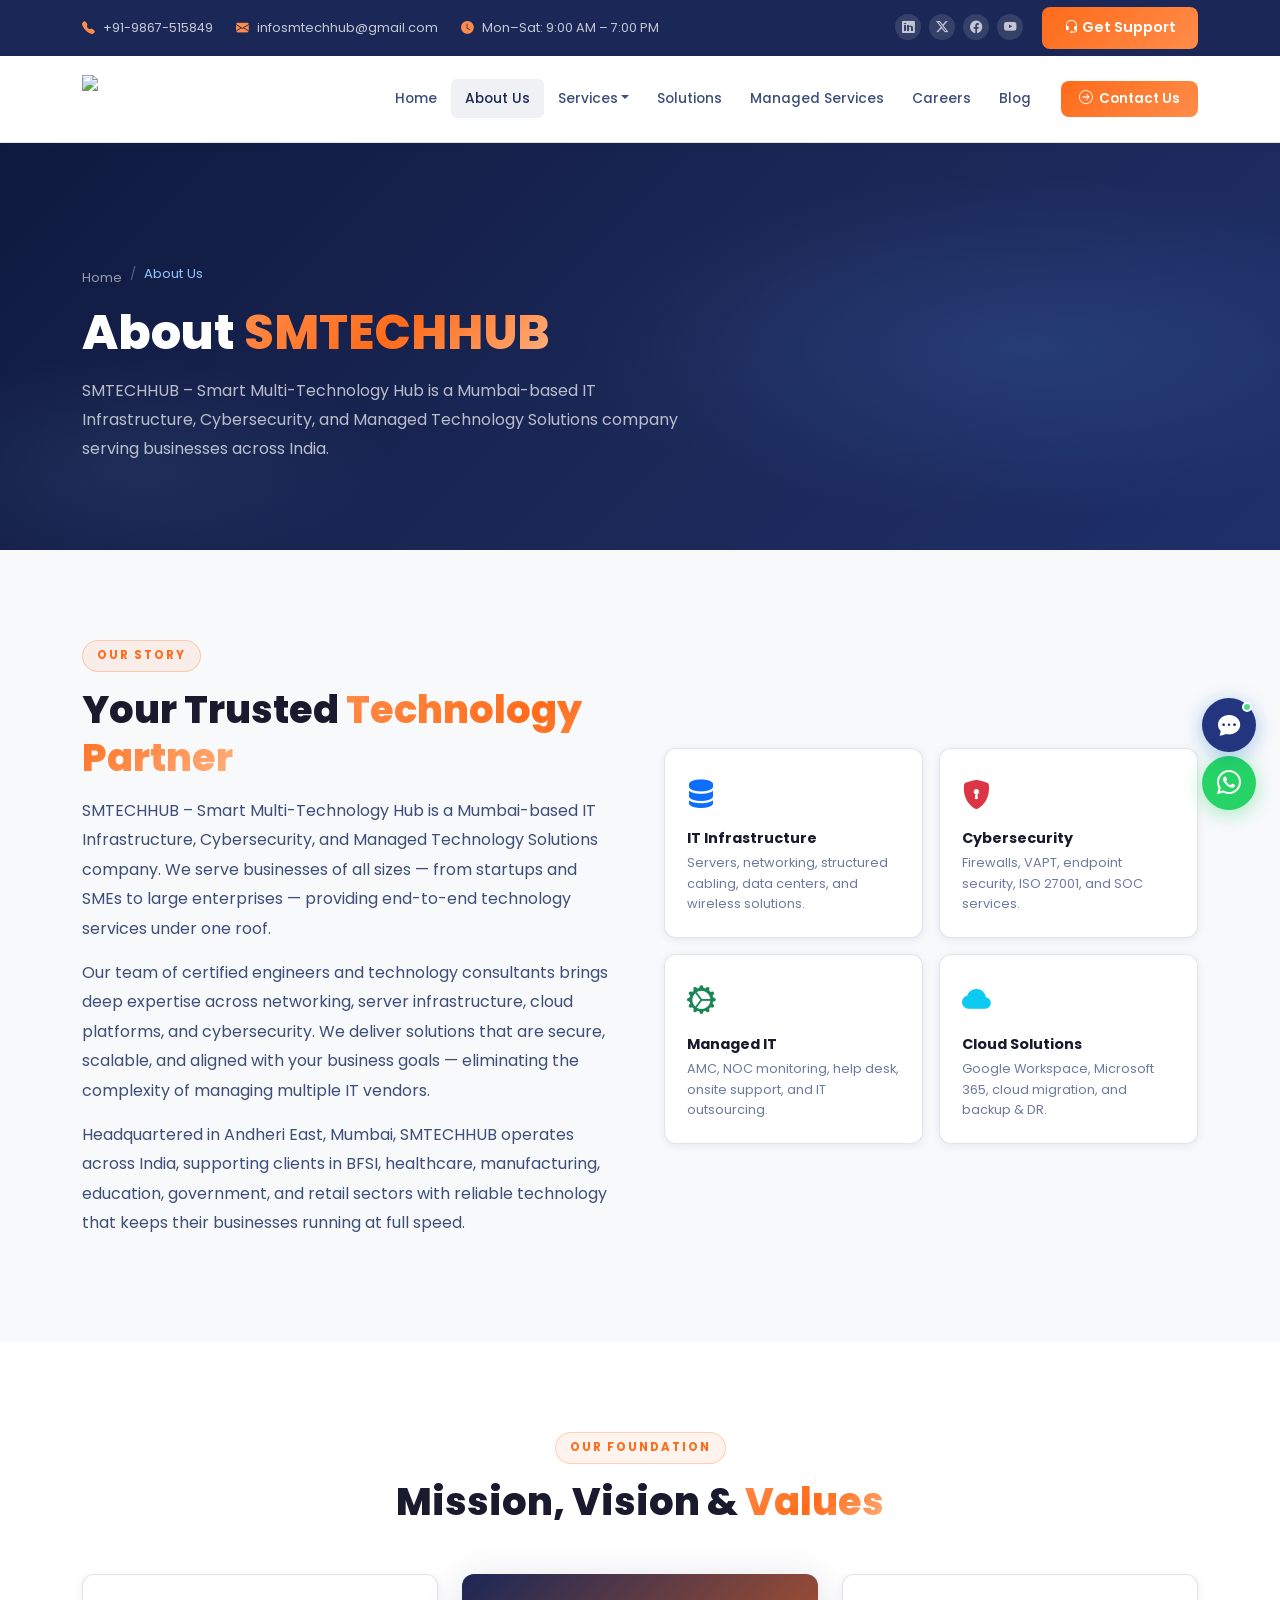
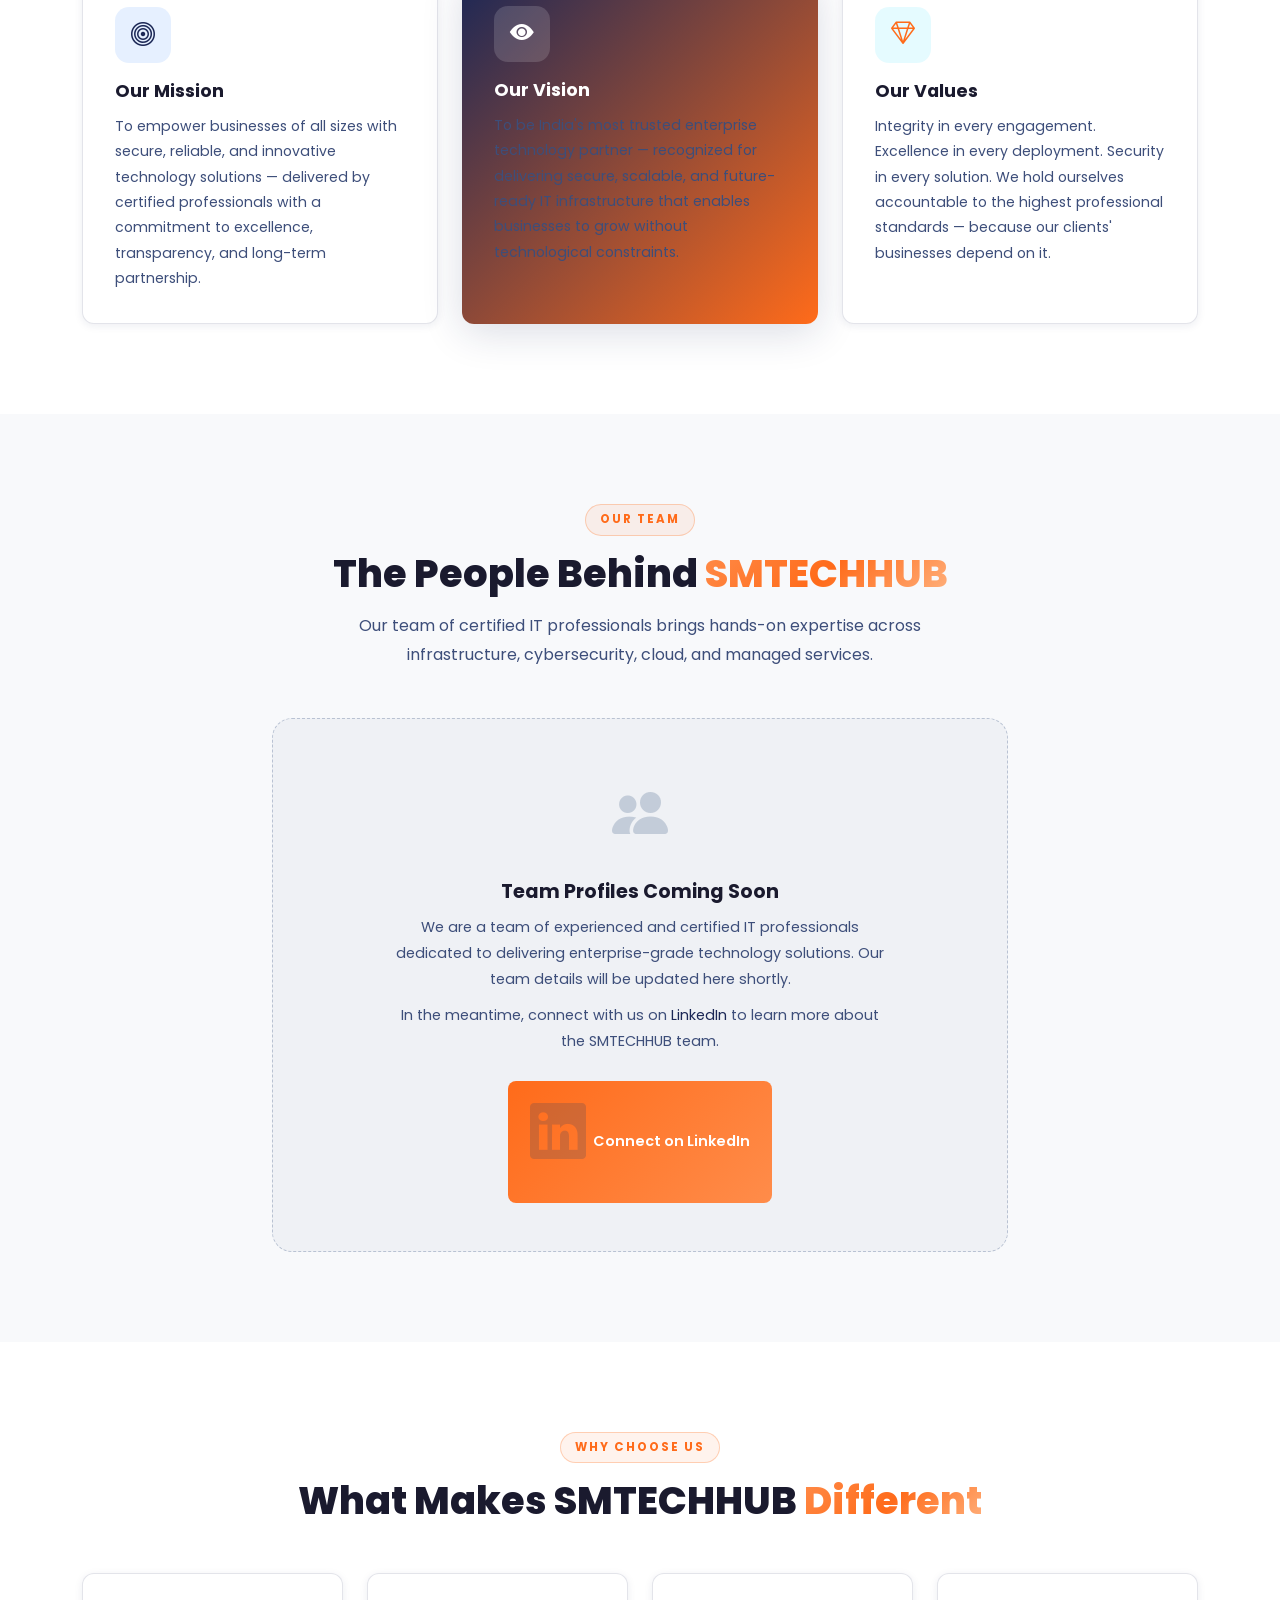
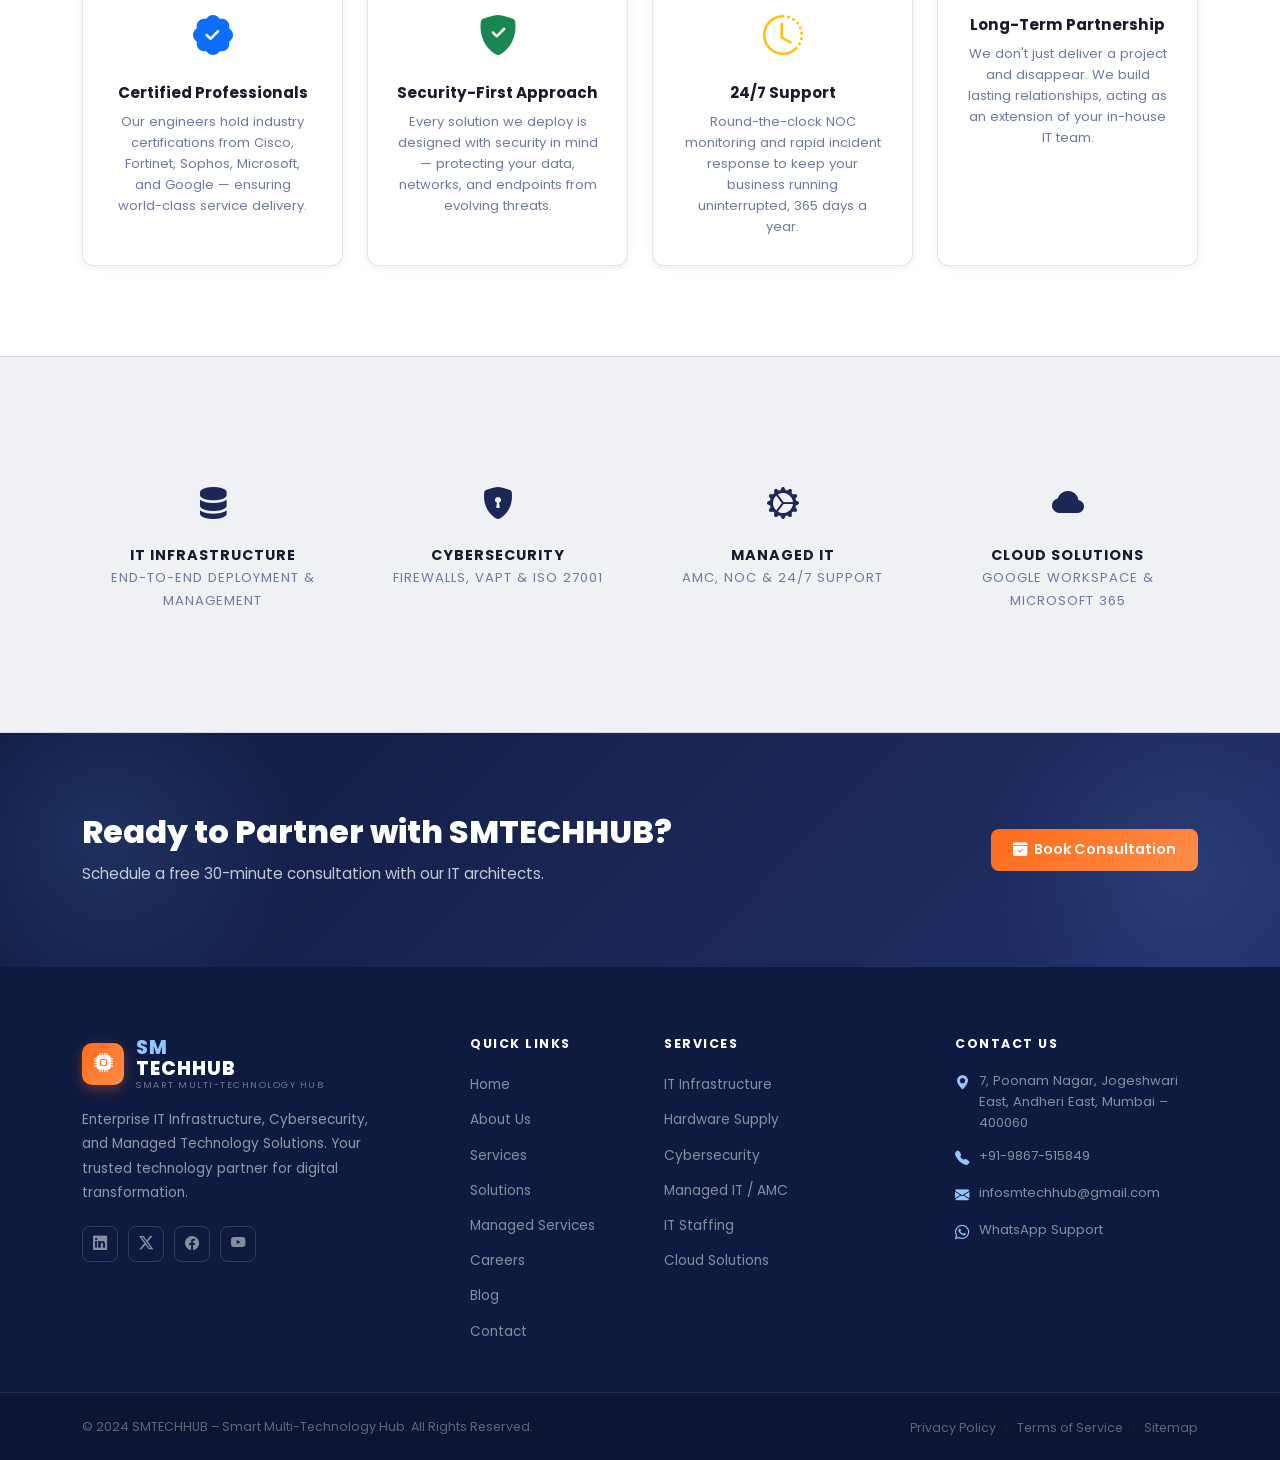
==== commit b16fe4bf: "Add files via upload" ====
--- a/about.html
+++ b/about.html
@@ -41,15 +41,7 @@
 <!-- NAVBAR -->
 <nav class="navbar navbar-expand-lg navbar-dark sticky-top" id="mainNavbar">
     <div class="container">
-        <a class="navbar-brand" href="index.html">
-            <div class="brand-logo">
-                <div class="brand-icon"><i class="bi bi-cpu-fill"></i></div>
-                <div class="brand-text">
-                    <span class="brand-sm">SM</span><span class="brand-tech">TECHHUB</span>
-                    <small class="brand-tagline">Smart Multi-Technology Hub</small>
-                </div>
-            </div>
-        </a>
+        <a class="navbar-brand" href="index.html"><img src="assets/logo.png" alt="SMTECHHUB Logo" class="navbar-logo"></a>
         <button class="navbar-toggler" type="button" data-bs-toggle="collapse" data-bs-target="#navbarNav">
             <span class="navbar-toggler-icon"></span>
         </button>
--- a/style.css
+++ b/style.css
@@ -1,29 +1,31 @@
 /* ============================================================
    SMTECHHUB – Light & Professional Theme
-   style.css — Poppins Font | Navy Blue & White
+   style.css — Poppins Font | Navy + Orange Brand Colors
    ============================================================ */
 
 /* ---- CSS Variables ---- */
 :root {
-    --primary:        #1B3A6B;
-    --primary-dark:   #142D56;
-    --primary-light:  #0066CC;
-    --accent:         #0066CC;
-    --accent2:        #2563EB;
-    --navy:           #0F2447;
-    --navy-light:     #1B3A6B;
+    --primary:        #1B2756;
+    --primary-dark:   #111A3E;
+    --primary-light:  #243580;
+    --accent:         #FF6B1A;
+    --accent-dark:    #E05A0E;
+    --accent-light:   #FF8C4A;
+    --accent2:        #FF6B1A;
+    --navy:           #0F1A40;
+    --navy-light:     #1B2756;
 
     --bg:             #F8F9FB;
     --bg-alt:         #FFFFFF;
     --bg-card:        #FFFFFF;
-    --bg-dark:        #0F2447;
-    --bg-dark-alt:    #1B3A6B;
-
-    --border:         rgba(27,58,107,0.12);
-    --border-strong:  rgba(27,58,107,0.25);
+    --bg-dark:        #0F1A40;
+    --bg-dark-alt:    #1B2756;
+
+    --border:         rgba(27,39,86,0.12);
+    --border-strong:  rgba(27,39,86,0.25);
 
     --text-primary:   #1A1A2E;
-    --text-secondary: #445580;
+    --text-secondary: #3D4E7A;
     --text-muted:     #6B7A9E;
 
     --success: #16a34a;
@@ -31,12 +33,13 @@
     --warning: #d97706;
     --info:    #0891b2;
 
-    --gradient-primary: linear-gradient(135deg, #1B3A6B, #0066CC);
-    --gradient-hero:    linear-gradient(135deg, #0F2447 0%, #1B3A6B 50%, #0D4F8E 100%);
-    --shadow-sm:        0 2px 8px rgba(27,58,107,0.08);
-    --shadow-card:      0 4px 24px rgba(27,58,107,0.10);
-    --shadow-lg:        0 8px 40px rgba(27,58,107,0.16);
-    --shadow-glow:      0 0 30px rgba(27,58,107,0.20);
+    --gradient-primary: linear-gradient(135deg, #1B2756, #FF6B1A);
+    --gradient-accent:  linear-gradient(135deg, #FF6B1A, #FF8C4A);
+    --gradient-hero:    linear-gradient(135deg, #0F1A40 0%, #1B2756 55%, #1E2F6A 100%);
+    --shadow-sm:        0 2px 8px rgba(27,39,86,0.08);
+    --shadow-card:      0 4px 24px rgba(27,39,86,0.10);
+    --shadow-lg:        0 8px 40px rgba(27,39,86,0.16);
+    --shadow-glow:      0 0 30px rgba(255,107,26,0.20);
     --radius:     12px;
     --radius-lg:  20px;
     --transition: all 0.3s ease;
@@ -75,8 +78,8 @@
 #preloader.hidden { opacity: 0; visibility: hidden; }
 .preloader-inner { text-align: center; }
 .preloader-logo { font-size: 2rem; font-weight: 800; letter-spacing: 2px; margin-bottom: 20px; }
-.preloader-logo .logo-sm  { color: #60A5FA; }
-.preloader-logo .logo-tech { color: #fff; }
+.preloader-logo .logo-sm  { color: #fff; }
+.preloader-logo .logo-tech { color: var(--accent); }
 .preloader-bar { width: 200px; height: 3px; background: rgba(255,255,255,0.2); border-radius: 2px; overflow: hidden; margin: 0 auto; }
 .preloader-fill { height: 100%; width: 0; background: #fff; border-radius: 2px; animation: preload 1.8s ease forwards; }
 @keyframes preload { to { width: 100%; } }
@@ -91,7 +94,7 @@
     color: rgba(255,255,255,0.75);
 }
 .topbar-item { margin-right: 20px; }
-.topbar-item i { color: #93C5FD; margin-right: 5px; }
+.topbar-item i { color: var(--accent-light); margin-right: 5px; }
 .topbar-social {
     display: inline-flex; align-items: center; justify-content: center;
     width: 26px; height: 26px;
@@ -121,16 +124,25 @@
 .brand-logo { display: flex; align-items: center; gap: 12px; }
 .brand-icon {
     width: 42px; height: 42px;
-    background: var(--gradient-primary);
+    background: var(--gradient-accent);
     border-radius: 10px;
     display: flex; align-items: center; justify-content: center;
     font-size: 1.2rem; color: #fff;
-    box-shadow: 0 4px 12px rgba(27,58,107,0.3);
+    box-shadow: 0 4px 12px rgba(255,107,26,0.35);
 }
 .brand-text { display: flex; flex-direction: column; line-height: 1.1; }
 .brand-sm   { font-size: 1.2rem; font-weight: 800; color: var(--primary); letter-spacing: 1px; }
-.brand-tech { font-size: 1.2rem; font-weight: 800; color: var(--primary-light); letter-spacing: 1px; }
+.brand-tech { font-size: 1.2rem; font-weight: 800; color: var(--accent); letter-spacing: 1px; }
 .brand-tagline { font-size: 0.58rem; color: var(--text-muted); letter-spacing: 1.5px; text-transform: uppercase; }
+
+/* Actual logo image in navbar */
+.navbar-logo {
+    height: 48px;
+    width: auto;
+    max-width: 200px;
+    object-fit: contain;
+    display: block;
+}
 
 .navbar-nav .nav-link {
     color: var(--text-secondary) !important;
@@ -180,7 +192,7 @@
    BUTTONS
    ============================================================ */
 .btn-primary {
-    background: var(--gradient-primary);
+    background: var(--gradient-accent);
     border: none; font-weight: 600;
     border-radius: 8px; padding: 10px 22px;
     transition: var(--transition);
@@ -189,8 +201,8 @@
 }
 .btn-primary:hover {
     transform: translateY(-2px);
-    box-shadow: 0 8px 24px rgba(27,58,107,0.35);
-    filter: brightness(1.1);
+    box-shadow: 0 8px 24px rgba(255,107,26,0.40);
+    filter: brightness(1.08);
 }
 .btn-outline-light {
     border-radius: 8px; font-weight: 600; font-size: 0.9rem;
@@ -249,7 +261,7 @@
     color: #fff;
 }
 .gradient-text {
-    background: linear-gradient(135deg, #93C5FD, #60A5FA, #BAE6FD);
+    background: linear-gradient(135deg, #FF8C4A, #FF6B1A, #FFB380);
     -webkit-background-clip: text; -webkit-text-fill-color: transparent;
     background-clip: text;
 }
@@ -340,9 +352,9 @@
 
 .section-tag {
     display: inline-flex; align-items: center;
-    background: rgba(27,58,107,0.08);
-    border: 1px solid rgba(27,58,107,0.18);
-    color: var(--primary); font-size: 0.73rem;
+    background: rgba(255,107,26,0.08);
+    border: 1px solid rgba(255,107,26,0.28);
+    color: var(--accent); font-size: 0.73rem;
     font-weight: 700; letter-spacing: 2px;
     text-transform: uppercase; padding: 5px 14px;
     border-radius: 50px; margin-bottom: 14px;
@@ -402,17 +414,17 @@
 }
 .why-card::before {
     content: ''; position: absolute; top: 0; left: 0; right: 0; height: 3px;
-    background: var(--gradient-primary);
+    background: var(--gradient-accent);
     transform: scaleX(0); transition: transform 0.4s ease; transform-origin: left;
 }
 .why-card:hover { transform: translateY(-5px); box-shadow: var(--shadow-card); }
 .why-card:hover::before { transform: scaleX(1); }
 .why-icon {
-    width: 52px; height: 52px; background: rgba(27,58,107,0.08);
+    width: 52px; height: 52px; background: rgba(255,107,26,0.08);
     border-radius: 12px; display: flex; align-items: center; justify-content: center;
-    font-size: 1.4rem; color: var(--primary); margin-bottom: 16px; transition: var(--transition);
-}
-.why-card:hover .why-icon { background: var(--primary); color: #fff; }
+    font-size: 1.4rem; color: var(--accent); margin-bottom: 16px; transition: var(--transition);
+}
+.why-card:hover .why-icon { background: var(--accent); color: #fff; }
 .why-card h5 { font-size: 1rem; font-weight: 700; margin-bottom: 10px; color: var(--text-primary); }
 .why-card p  { font-size: 0.87rem; color: var(--text-secondary); line-height: 1.7; margin: 0; }
 
@@ -427,7 +439,7 @@
 }
 .service-nav .nav-link.active,
 .service-nav .nav-link:hover {
-    background: var(--primary) !important; border-color: var(--primary) !important;
+    background: var(--accent) !important; border-color: var(--accent) !important;
     color: #fff !important;
 }
 .svc-detail-header { display: flex; align-items: center; gap: 16px; margin-bottom: 18px; }
@@ -436,10 +448,10 @@
 .svc-list { list-style: none; padding: 0; margin: 0; }
 .svc-list li { display: flex; align-items: center; gap: 10px; padding: 8px 0; color: var(--text-secondary); font-size: 0.9rem; border-bottom: 1px solid var(--border); }
 .svc-list li:last-child { border-bottom: none; }
-.svc-list li i { color: var(--primary); font-size: 1rem; flex-shrink: 0; }
+.svc-list li i { color: var(--accent); font-size: 1rem; flex-shrink: 0; }
 .svc-mini-card { background: #fff; border: 1px solid var(--border); border-radius: var(--radius); padding: 20px; height: 100%; transition: var(--transition); box-shadow: var(--shadow-sm); }
-.svc-mini-card:hover { transform: translateY(-3px); box-shadow: var(--shadow-card); border-color: var(--primary); }
-.svc-mini-card i { font-size: 1.8rem; display: block; margin-bottom: 10px; color: var(--primary); }
+.svc-mini-card:hover { transform: translateY(-3px); box-shadow: var(--shadow-card); border-color: var(--accent); }
+.svc-mini-card i { font-size: 1.8rem; display: block; margin-bottom: 10px; color: var(--accent); }
 .svc-mini-card h6 { font-size: 0.88rem; font-weight: 700; margin-bottom: 6px; }
 .svc-mini-card p  { font-size: 0.78rem; color: var(--text-muted); margin: 0; line-height: 1.6; }
 
@@ -453,7 +465,7 @@
     text-align: center; transition: var(--transition);
     box-shadow: var(--shadow-sm);
 }
-.tech-badge:hover { transform: translateY(-4px); box-shadow: var(--shadow-card); border-color: var(--primary); }
+.tech-badge:hover { transform: translateY(-4px); box-shadow: var(--shadow-card); border-color: var(--accent); }
 .tech-badge i    { font-size: 2rem; }
 .tech-badge span { font-size: 0.78rem; font-weight: 600; color: var(--text-secondary); }
 .text-orange { color: #ea7c1e !important; }
@@ -469,11 +481,11 @@
 }
 .industry-card:hover { transform: translateY(-5px); box-shadow: var(--shadow-card); }
 .industry-icon {
-    width: 56px; height: 56px; background: rgba(27,58,107,0.08);
+    width: 56px; height: 56px; background: rgba(255,107,26,0.08);
     border-radius: 50%; display: flex; align-items: center; justify-content: center;
-    font-size: 1.5rem; color: var(--primary); margin: 0 auto 14px; transition: var(--transition);
-}
-.industry-card:hover .industry-icon { background: var(--primary); color: #fff; }
+    font-size: 1.5rem; color: var(--accent); margin: 0 auto 14px; transition: var(--transition);
+}
+.industry-card:hover .industry-icon { background: var(--accent); color: #fff; }
 .industry-card h6 { font-size: 0.9rem; font-weight: 700; margin-bottom: 8px; }
 .industry-card p  { font-size: 0.78rem; color: var(--text-muted); margin: 0; line-height: 1.6; }
 
@@ -526,7 +538,7 @@
     display: flex; flex-direction: column; align-items: center; gap: 8px;
     transition: var(--transition); box-shadow: var(--shadow-sm);
 }
-.partner-logo:hover { border-color: var(--primary); box-shadow: var(--shadow-card); transform: translateY(-3px); }
+.partner-logo:hover { border-color: var(--accent); box-shadow: var(--shadow-card); transform: translateY(-3px); }
 .partner-logo i    { font-size: 2rem; }
 .partner-logo span { font-size: 0.82rem; font-weight: 600; color: var(--text-secondary); }
 
@@ -603,7 +615,7 @@
 .footer-links { list-style: none; padding: 0; margin: 0; }
 .footer-links li { margin-bottom: 8px; }
 .footer-links a { font-size: 0.85rem; color: rgba(255,255,255,0.5); transition: var(--transition); }
-.footer-links a:hover { color: #93C5FD; padding-left: 4px; }
+.footer-links a:hover { color: var(--accent-light); padding-left: 4px; }
 .footer-contact { list-style: none; padding: 0; margin: 0; }
 .footer-contact li { display: flex; gap: 10px; align-items: flex-start; font-size: 0.82rem; color: rgba(255,255,255,0.5); margin-bottom: 12px; line-height: 1.6; }
 .footer-contact li i { color: #93C5FD; font-size: 0.9rem; margin-top: 2px; flex-shrink: 0; }
@@ -726,7 +738,7 @@
    ============================================================ */
 .services-sticky-nav { background: #fff; border-bottom: 1px solid var(--border); position: sticky; top: 72px; z-index: 100; box-shadow: var(--shadow-sm); }
 .svc-nav-pill { padding: 8px 18px; border-radius: 6px; font-size: 0.83rem; font-weight: 600; color: var(--text-muted); background: transparent; border: 1px solid transparent; cursor: pointer; white-space: nowrap; transition: var(--transition); text-decoration: none; display: inline-block; }
-.svc-nav-pill:hover, .svc-nav-pill.active { background: var(--primary); color: #fff !important; }
+.svc-nav-pill:hover, .svc-nav-pill.active { background: var(--accent); color: #fff !important; }
 .svc-section-icon { width: 64px; height: 64px; border-radius: 16px; display: flex; align-items: center; justify-content: center; font-size: 1.8rem; margin-bottom: 12px; }
 .svc-detail-card { background: #fff; border: 1px solid var(--border); border-radius: var(--radius); padding: 22px; height: 100%; transition: var(--transition); box-shadow: var(--shadow-sm); }
 .svc-detail-card:hover { transform: translateY(-3px); box-shadow: var(--shadow-card); }
@@ -843,8 +855,8 @@
 .amc-features li.text-muted i { color: #ccc !important; }
 .noc-card { background: #fff; border: 1px solid var(--border); border-radius: var(--radius); padding: 28px; height: 100%; transition: var(--transition); box-shadow: var(--shadow-sm); }
 .noc-card:hover { transform: translateY(-4px); box-shadow: var(--shadow-card); }
-.noc-icon { width: 52px; height: 52px; background: rgba(27,58,107,0.08); border-radius: 12px; display: flex; align-items: center; justify-content: center; font-size: 1.4rem; color: var(--primary); margin-bottom: 16px; transition: var(--transition); }
-.noc-card:hover .noc-icon { background: var(--primary); color: #fff; }
+.noc-icon { width: 52px; height: 52px; background: rgba(255,107,26,0.08); border-radius: 12px; display: flex; align-items: center; justify-content: center; font-size: 1.4rem; color: var(--accent); margin-bottom: 16px; transition: var(--transition); }
+.noc-card:hover .noc-icon { background: var(--accent); color: #fff; }
 .noc-card h5 { font-size: 0.95rem; font-weight: 700; margin-bottom: 10px; }
 .noc-card p  { font-size: 0.85rem; color: var(--text-secondary); margin: 0; line-height: 1.7; }
 .sla-table { border-collapse: separate; border-spacing: 0; }
@@ -862,16 +874,16 @@
    ============================================================ */
 .perk-card { background: #fff; border: 1px solid var(--border); border-radius: var(--radius); padding: 28px; height: 100%; transition: var(--transition); box-shadow: var(--shadow-sm); }
 .perk-card:hover { transform: translateY(-5px); box-shadow: var(--shadow-card); }
-.perk-icon { width: 52px; height: 52px; background: rgba(27,58,107,0.08); border-radius: 12px; display: flex; align-items: center; justify-content: center; font-size: 1.4rem; color: var(--primary); margin-bottom: 16px; transition: var(--transition); }
-.perk-card:hover .perk-icon { background: var(--primary); color: #fff; }
+.perk-icon { width: 52px; height: 52px; background: rgba(255,107,26,0.08); border-radius: 12px; display: flex; align-items: center; justify-content: center; font-size: 1.4rem; color: var(--accent); margin-bottom: 16px; transition: var(--transition); }
+.perk-card:hover .perk-icon { background: var(--accent); color: #fff; }
 .perk-card h5 { font-size: 0.95rem; font-weight: 700; margin-bottom: 10px; }
 .perk-card p  { font-size: 0.85rem; color: var(--text-secondary); margin: 0; line-height: 1.7; }
 .job-filter-btn, .blog-filter-btn { padding: 7px 16px; border-radius: 6px; font-size: 0.82rem; font-weight: 600; color: var(--text-muted); background: #fff; border: 1px solid var(--border); cursor: pointer; transition: var(--transition); box-shadow: var(--shadow-sm); }
 .job-filter-btn:hover, .blog-filter-btn:hover,
-.job-filter-btn.active, .blog-filter-btn.active { background: var(--primary); border-color: var(--primary); color: #fff; }
+.job-filter-btn.active, .blog-filter-btn.active { background: var(--accent); border-color: var(--accent); color: #fff; }
 .job-card { background: #fff; border: 1px solid var(--border); border-radius: var(--radius); padding: 22px 24px; transition: var(--transition); box-shadow: var(--shadow-sm); }
-.job-card:hover { border-color: var(--primary); box-shadow: var(--shadow-card); }
-.job-icon { width: 42px; height: 42px; background: rgba(27,58,107,0.08); border-radius: 10px; display: flex; align-items: center; justify-content: center; font-size: 1.3rem; flex-shrink: 0; }
+.job-card:hover { border-color: var(--accent); box-shadow: var(--shadow-card); }
+.job-icon { width: 42px; height: 42px; background: rgba(255,107,26,0.08); border-radius: 10px; display: flex; align-items: center; justify-content: center; font-size: 1.3rem; flex-shrink: 0; color: var(--accent); }
 .job-title { font-size: 1rem; font-weight: 700; margin: 0; color: var(--text-primary); }
 .job-meta { display: flex; gap: 16px; flex-wrap: wrap; margin-top: 4px; }
 .job-meta span { font-size: 0.78rem; color: var(--text-muted); display: flex; align-items: center; gap: 4px; }
@@ -925,10 +937,10 @@
    CONTACT PAGE
    ============================================================ */
 .contact-channel-card { display: flex; flex-direction: column; align-items: center; text-align: center; gap: 8px; background: #fff; border: 1px solid var(--border); border-radius: var(--radius); padding: 26px; height: 100%; transition: var(--transition); text-decoration: none; box-shadow: var(--shadow-sm); }
-.contact-channel-card:hover { transform: translateY(-4px); box-shadow: var(--shadow-card); border-color: var(--primary); }
+.contact-channel-card:hover { transform: translateY(-4px); box-shadow: var(--shadow-card); border-color: var(--accent); }
 .cc-icon { width: 52px; height: 52px; border-radius: 12px; display: flex; align-items: center; justify-content: center; font-size: 1.4rem; }
 .contact-channel-card h6   { font-size: 0.85rem; font-weight: 700; color: var(--text-primary); margin: 0; }
-.contact-channel-card span { font-size: 0.88rem; color: var(--primary); font-weight: 600; }
+.contact-channel-card span { font-size: 0.88rem; color: var(--accent); font-weight: 600; }
 .contact-channel-card small { font-size: 0.75rem; color: var(--text-muted); }
 .office-card { background: #fff; border: 1px solid var(--border); border-radius: var(--radius); padding: 20px; box-shadow: var(--shadow-sm); }
 .office-header { display: flex; align-items: center; gap: 12px; margin-bottom: 10px; }
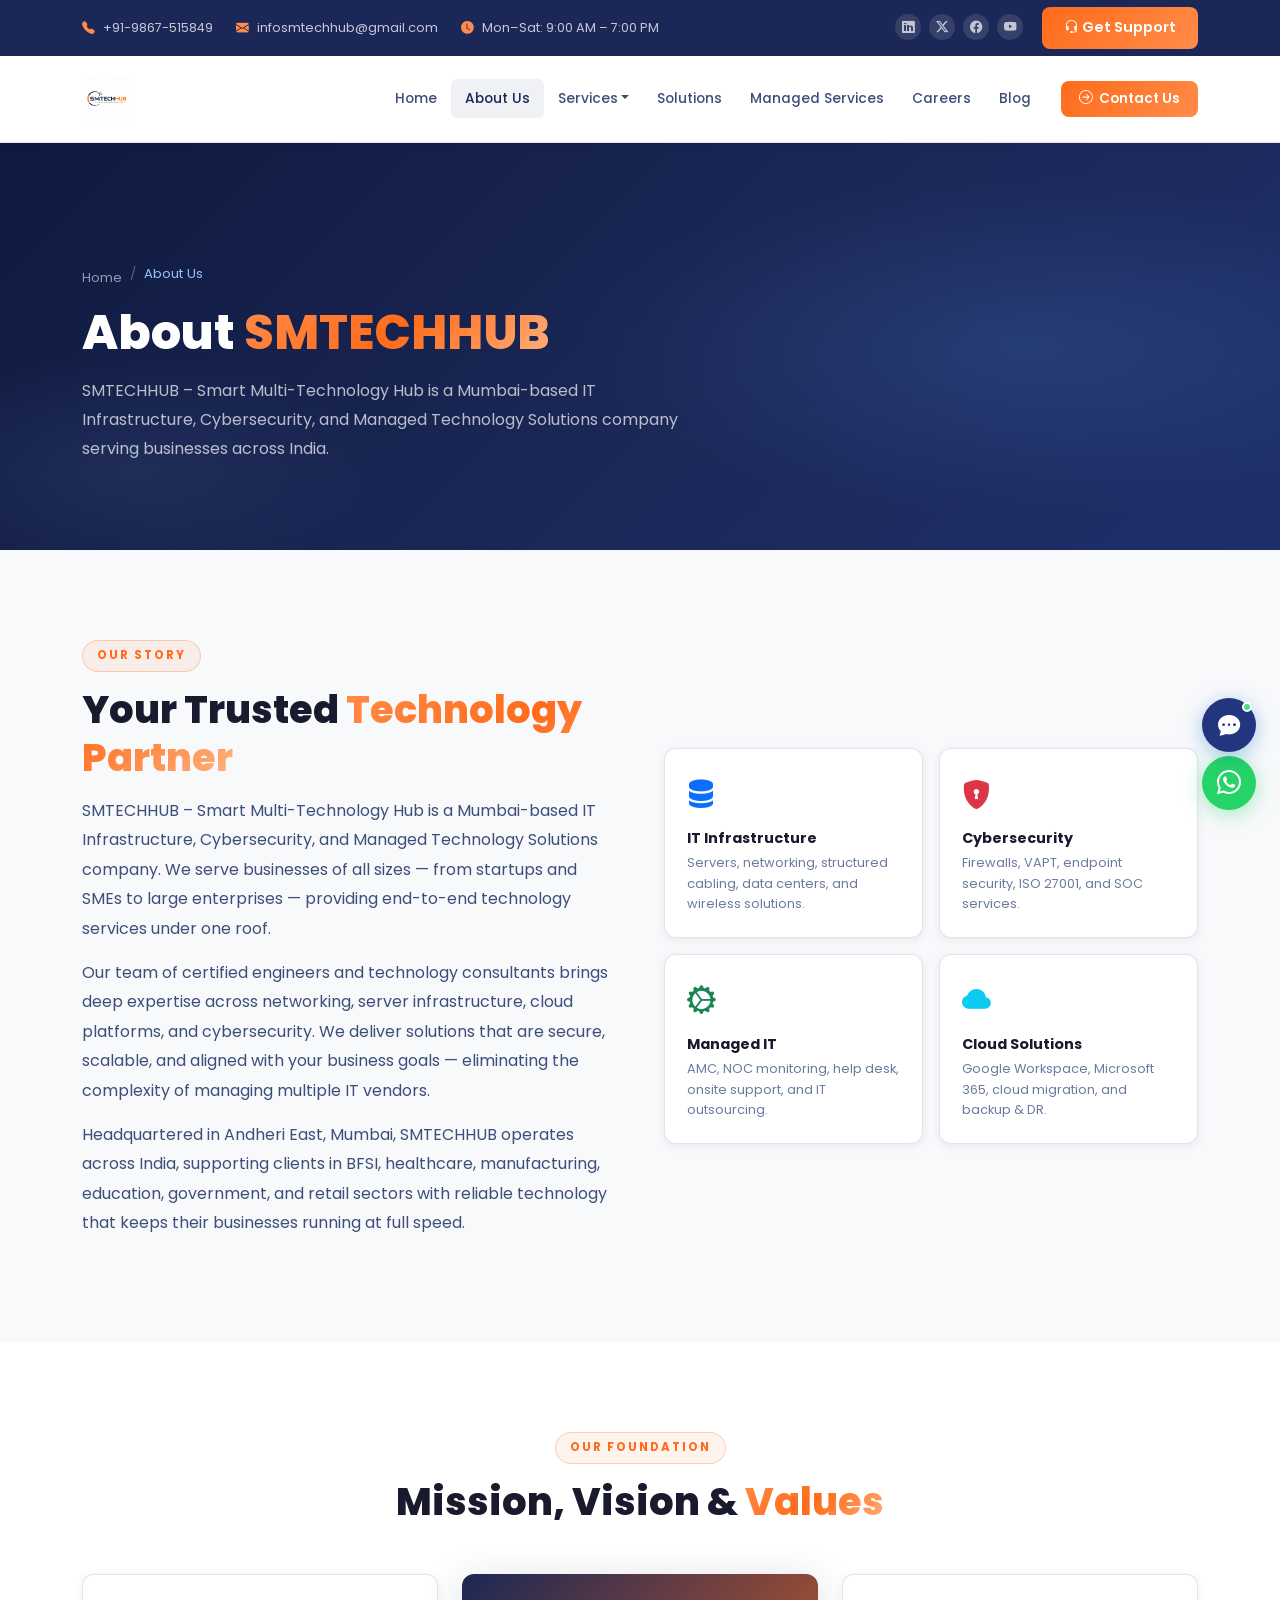
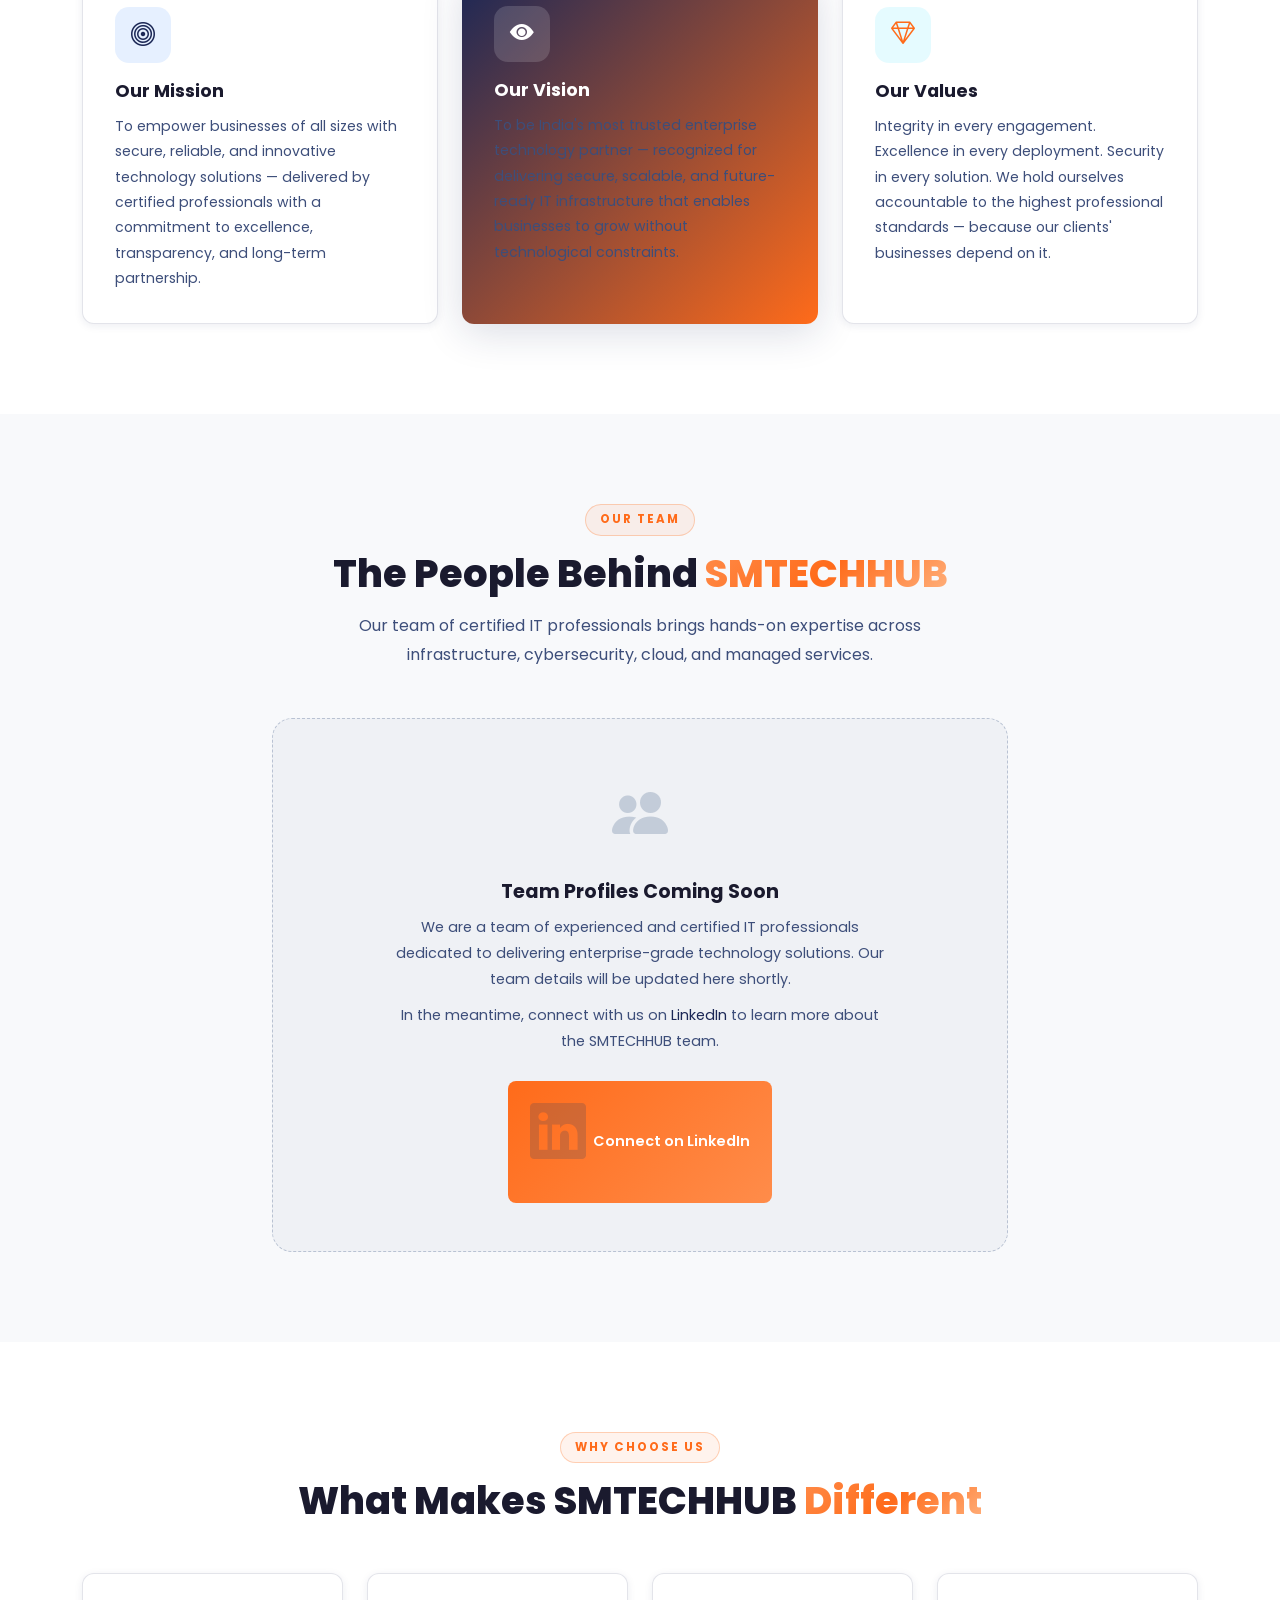
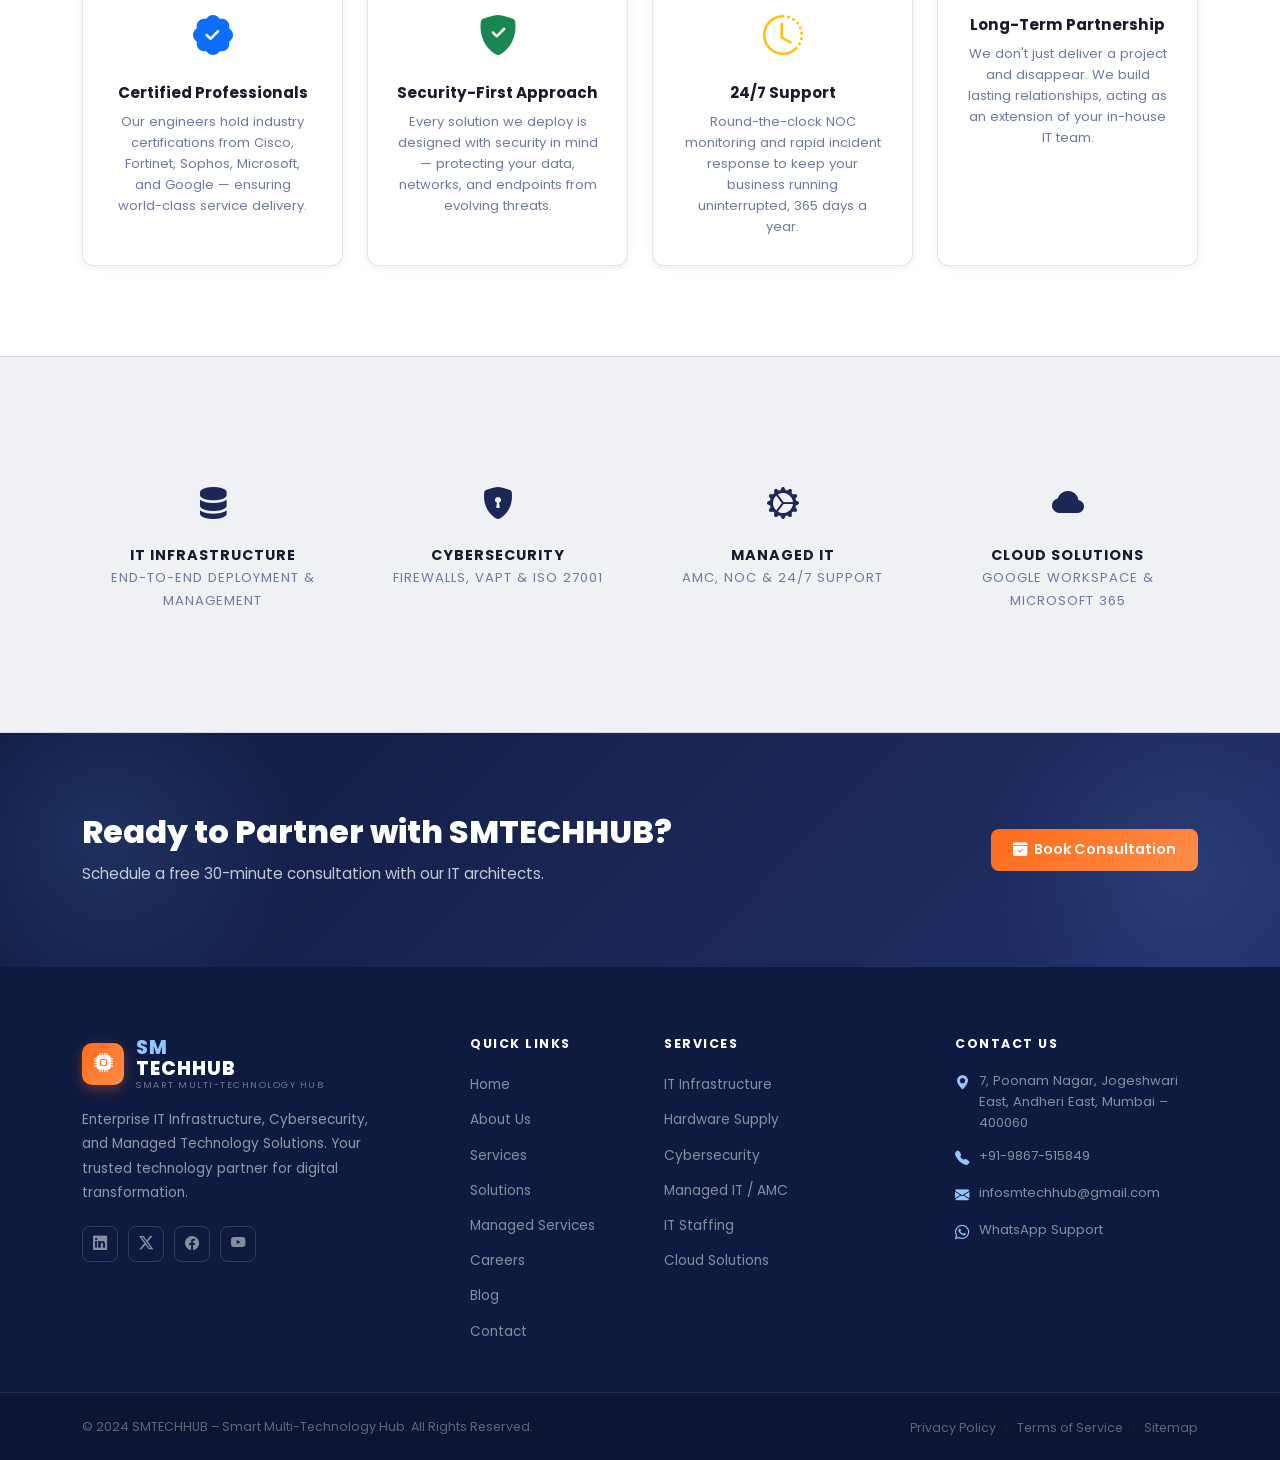
==== commit 69b0b810: "Add files via upload" ====
--- a/about.html
+++ b/about.html
@@ -41,7 +41,7 @@
 <!-- NAVBAR -->
 <nav class="navbar navbar-expand-lg navbar-dark sticky-top" id="mainNavbar">
     <div class="container">
-        <a class="navbar-brand" href="index.html"><img src="assets/logo.png" alt="SMTECHHUB Logo" class="navbar-logo"></a>
+        <a class="navbar-brand" href="index.html"><img src="logo.png" alt="SMTECHHUB Logo" class="navbar-logo"></a>
         <button class="navbar-toggler" type="button" data-bs-toggle="collapse" data-bs-target="#navbarNav">
             <span class="navbar-toggler-icon"></span>
         </button>
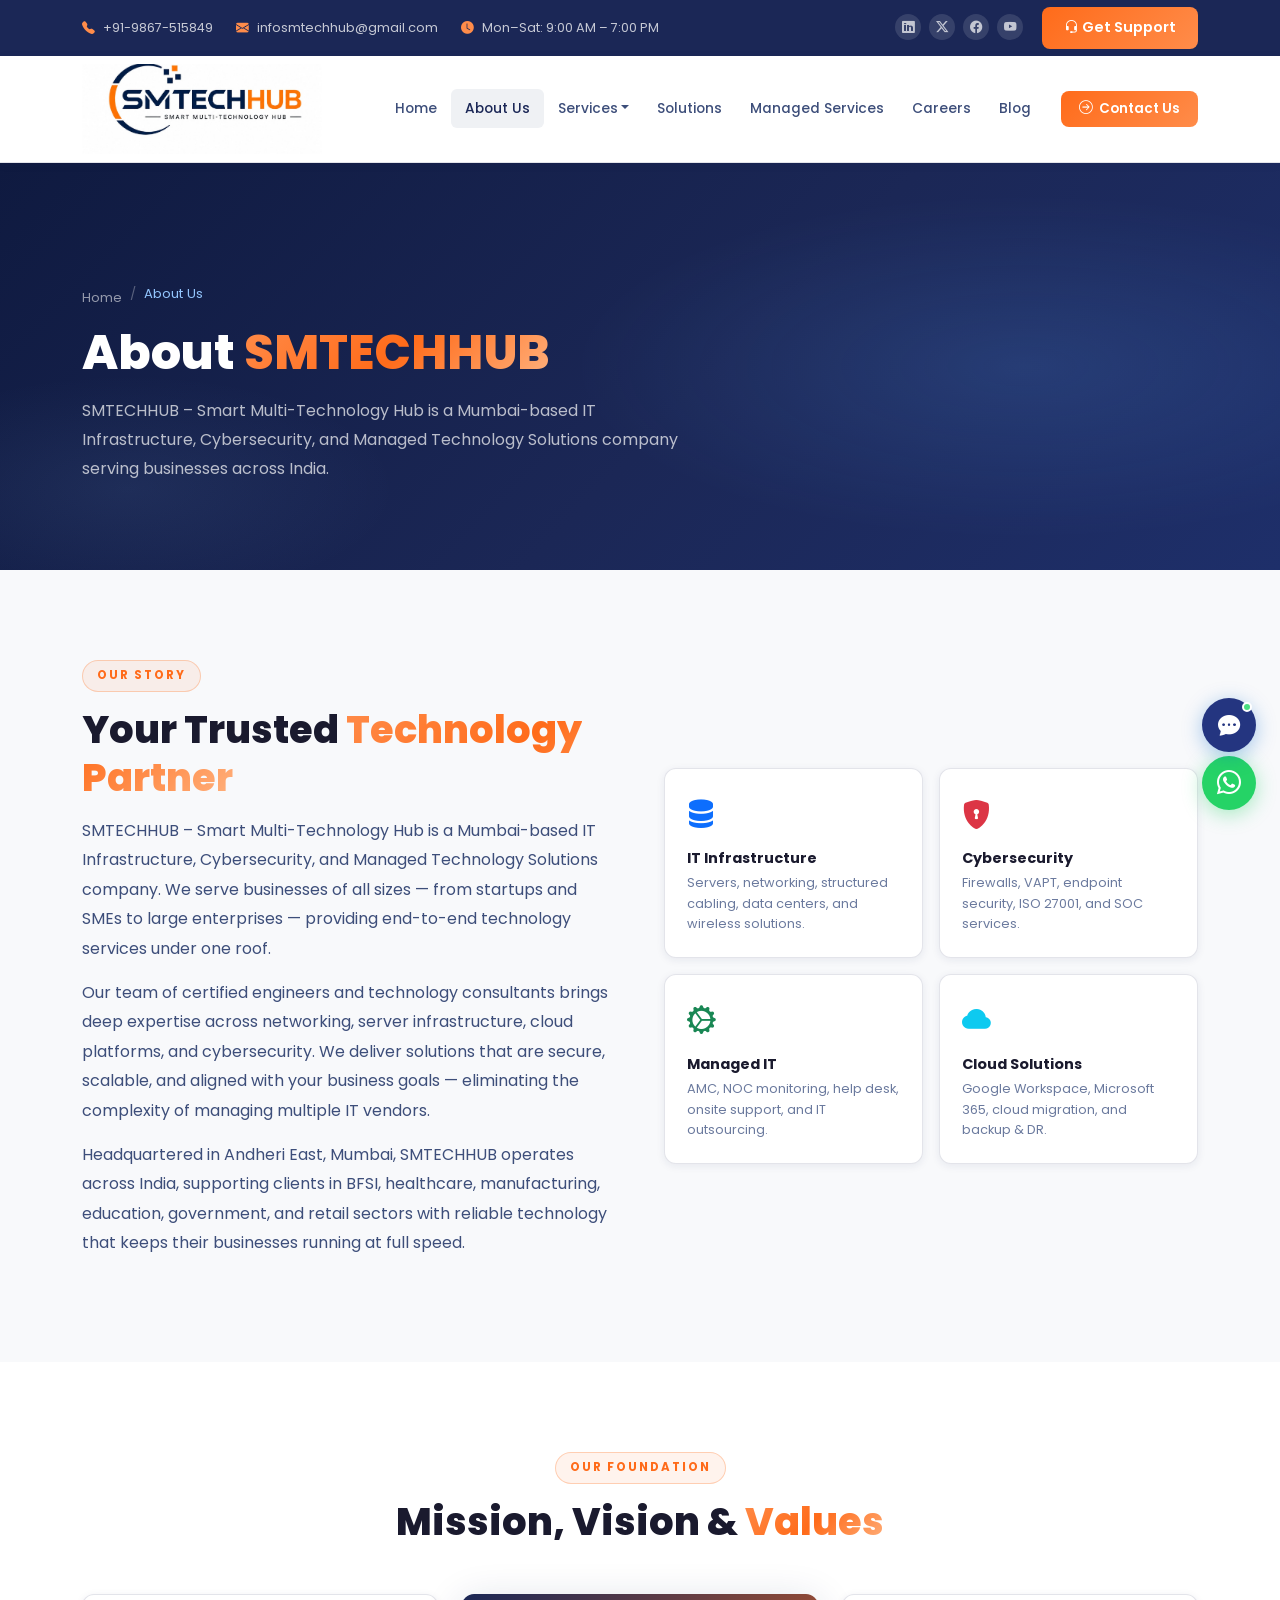
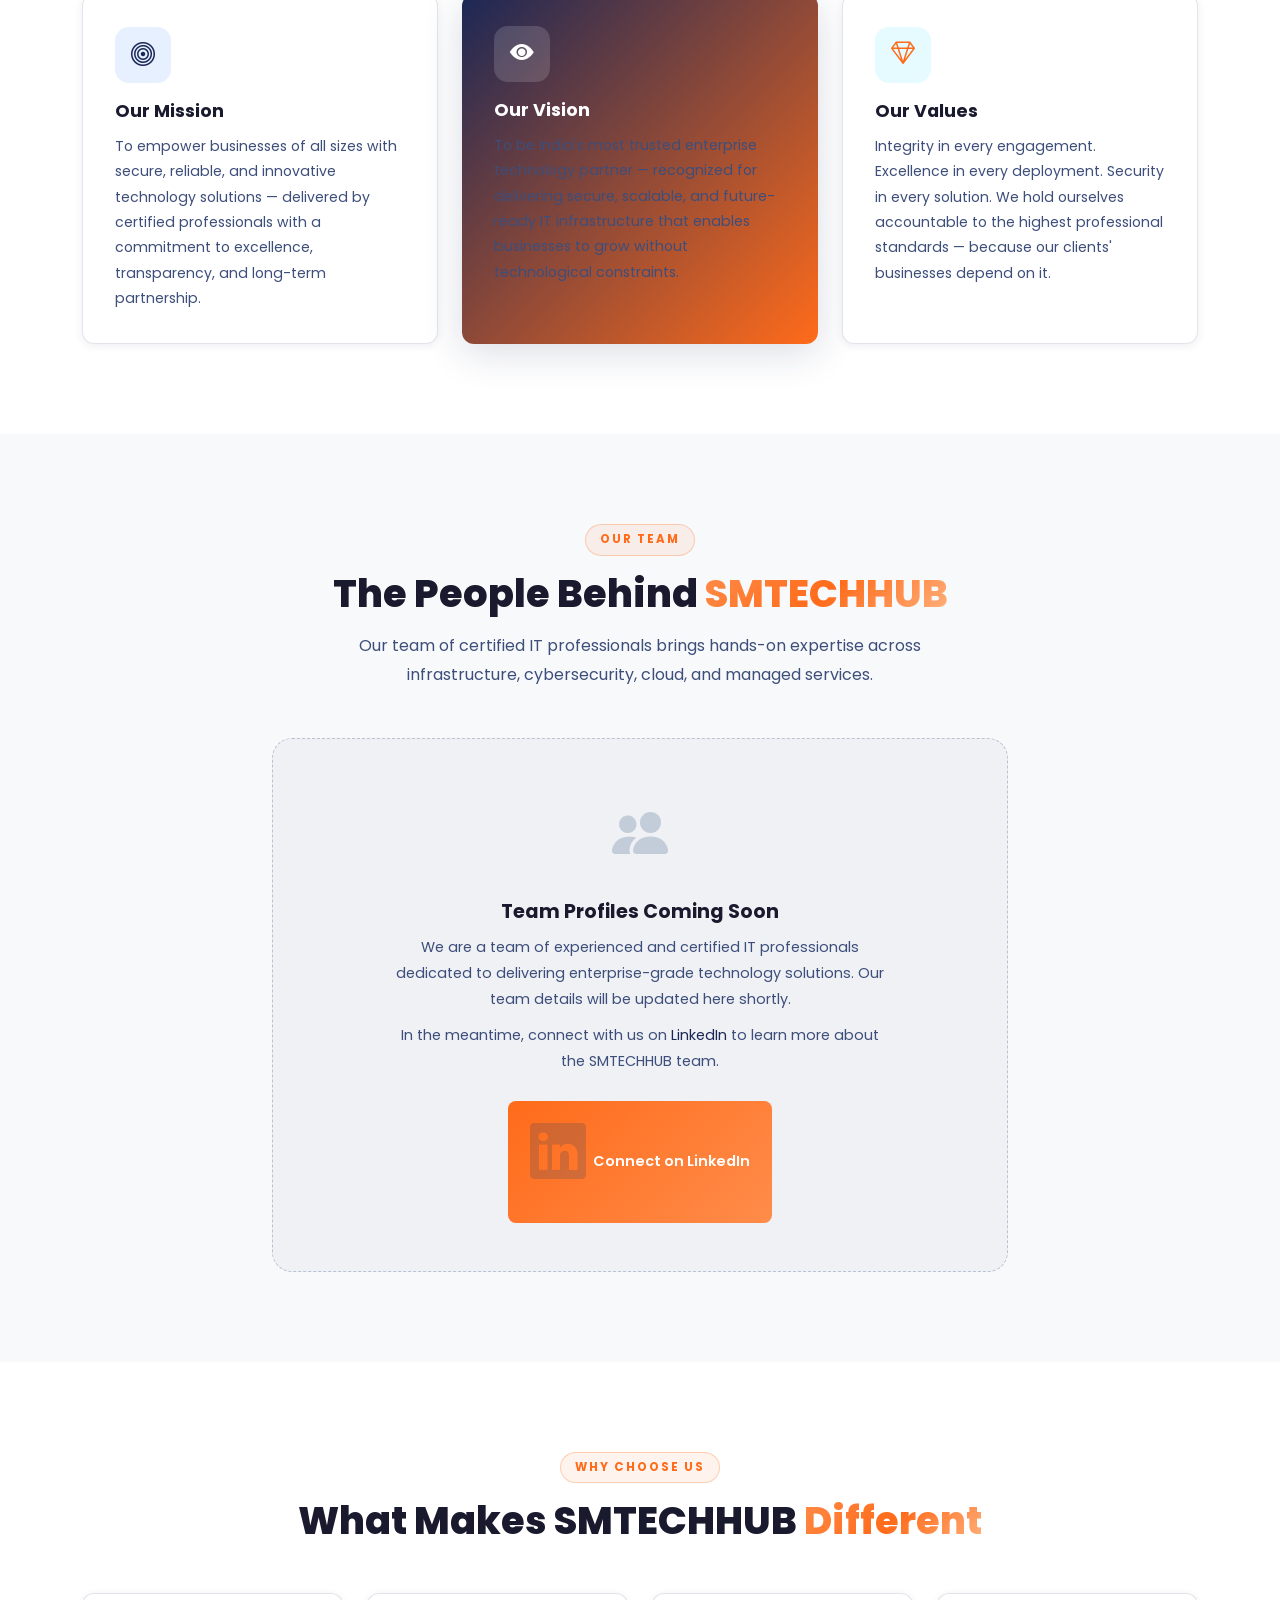
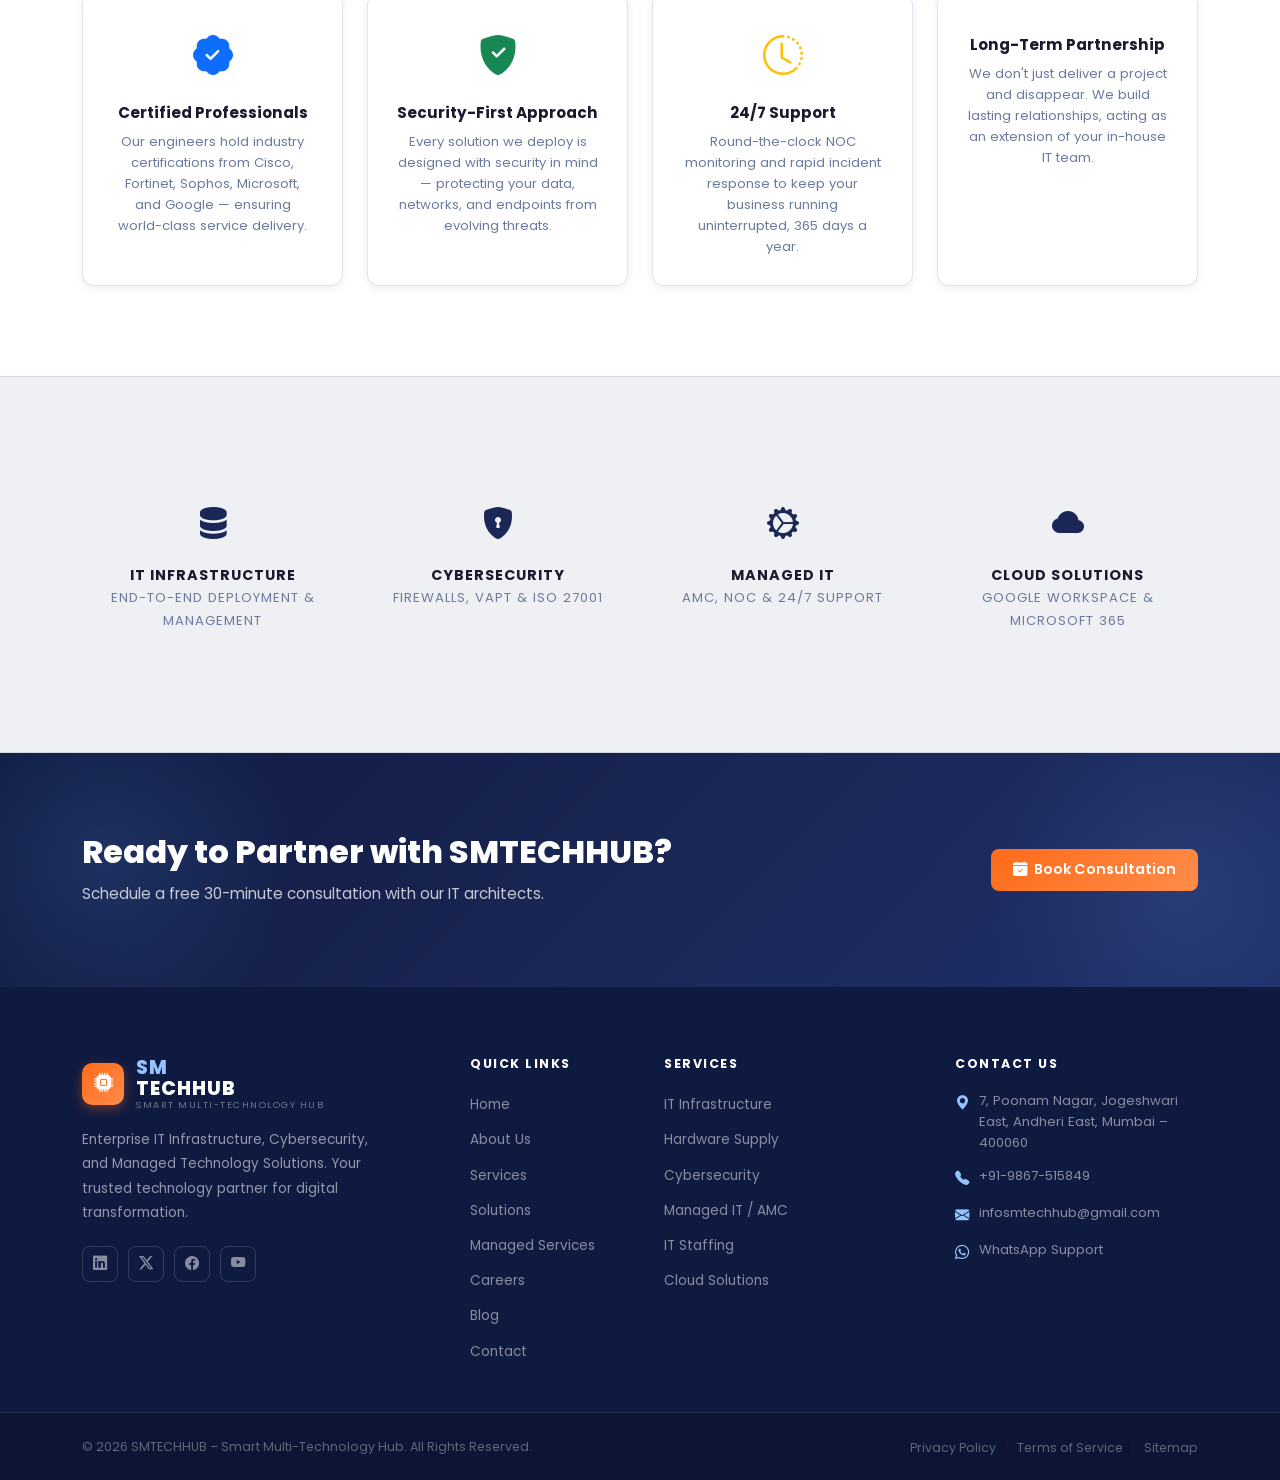
==== commit 942239f9: "Add files via upload" ====
--- a/about.html
+++ b/about.html
@@ -356,7 +356,7 @@
         <div class="container">
             <div class="row align-items-center">
                 <div class="col-md-6 text-center text-md-start">
-                    <p>&copy; 2024 SMTECHHUB – Smart Multi-Technology Hub. All Rights Reserved.</p>
+                    <p>&copy; 2026 SMTECHHUB – Smart Multi-Technology Hub. All Rights Reserved.</p>
                 </div>
                 <div class="col-md-6 text-center text-md-end">
                     <a href="#">Privacy Policy</a> &nbsp;|&nbsp; <a href="#">Terms of Service</a> &nbsp;|&nbsp; <a href="#">Sitemap</a>
--- a/style.css
+++ b/style.css
@@ -112,14 +112,18 @@
 #mainNavbar {
     background: #fff !important;
     border-bottom: 1px solid var(--border);
-    padding: 14px 0;
+    padding: 8px 0;
     transition: all 0.4s ease;
     z-index: 1030;
     box-shadow: var(--shadow-sm);
 }
 #mainNavbar.scrolled {
-    padding: 10px 0;
+    padding: 6px 0;
     box-shadow: var(--shadow-card);
+}
+#mainNavbar .navbar-brand {
+    padding: 0 !important;
+    margin-right: 24px !important;
 }
 .brand-logo { display: flex; align-items: center; gap: 12px; }
 .brand-icon {
@@ -137,11 +141,16 @@
 
 /* Actual logo image in navbar */
 .navbar-logo {
-    height: 48px;
-    width: auto;
-    max-width: 200px;
-    object-fit: contain;
+    width: 240px;
+    height: 90px;
+    object-fit: cover;
+    object-position: center 55%;
     display: block;
+}
+#mainNavbar.scrolled .navbar-logo {
+    width: 210px;
+    height: 78px;
+    object-position: center 55%;
 }
 
 .navbar-nav .nav-link {
@@ -492,11 +501,41 @@
 /* ============================================================
    ACHIEVEMENT BAND
    ============================================================ */
-.achievement-section { background: rgba(27,58,107,0.04); border-top: 1px solid var(--border); border-bottom: 1px solid var(--border); }
+.achievement-section { background: rgba(27,39,86,0.04); border-top: 1px solid var(--border); border-bottom: 1px solid var(--border); }
 .ach-card { padding: 30px 20px; }
 .ach-icon { font-size: 2rem; color: var(--primary); margin-bottom: 12px; display: block; }
 .ach-num  { font-size: 2.8rem; font-weight: 900; color: var(--primary); font-family: var(--font-mono); line-height: 1; margin-bottom: 8px; }
 .ach-label { font-size: 0.82rem; color: var(--text-muted); text-transform: uppercase; letter-spacing: 1px; }
+
+/* Client Cards */
+.client-card {
+    background: #fff;
+    border: 1px solid var(--border);
+    border-radius: var(--radius);
+    padding: 30px 20px;
+    text-align: center;
+    height: 100%;
+    transition: var(--transition);
+    box-shadow: var(--shadow-sm);
+}
+.client-card:hover {
+    transform: translateY(-5px);
+    box-shadow: var(--shadow-card);
+    border-color: var(--accent);
+}
+.client-icon {
+    width: 60px; height: 60px;
+    background: linear-gradient(135deg, rgba(27,39,86,0.08), rgba(255,107,26,0.08));
+    border-radius: 50%;
+    display: flex; align-items: center; justify-content: center;
+    font-size: 1.6rem; color: var(--accent);
+    margin: 0 auto 16px;
+    transition: var(--transition);
+}
+.client-card:hover .client-icon { background: var(--accent); color: #fff; }
+.client-name   { font-size: 1rem; font-weight: 700; color: var(--text-primary); margin-bottom: 4px; }
+.client-domain { font-size: 0.78rem; color: var(--accent); font-weight: 600; margin-bottom: 6px; }
+.client-sector { font-size: 0.75rem; color: var(--text-muted); text-transform: uppercase; letter-spacing: 0.8px; }
 
 /* ============================================================
    TESTIMONIALS
@@ -607,6 +646,14 @@
 .footer-brand .brand-sm   { color: #93C5FD; }
 .footer-brand .brand-tech { color: #fff; }
 .footer-brand .brand-tagline { color: rgba(255,255,255,0.4); }
+.footer-logo {
+    width: 200px;
+    height: 60px;
+    object-fit: cover;
+    object-position: center 55%;
+    filter: brightness(0) invert(1);
+    opacity: 0.92;
+}
 .footer-desc { font-size: 0.85rem; color: rgba(255,255,255,0.55); line-height: 1.8; max-width: 300px; margin-bottom: 20px; }
 .footer-social { display: flex; gap: 10px; }
 .footer-social a { width: 36px; height: 36px; border-radius: 8px; border: 1px solid rgba(255,255,255,0.15); display: flex; align-items: center; justify-content: center; color: rgba(255,255,255,0.5); font-size: 0.9rem; transition: var(--transition); }
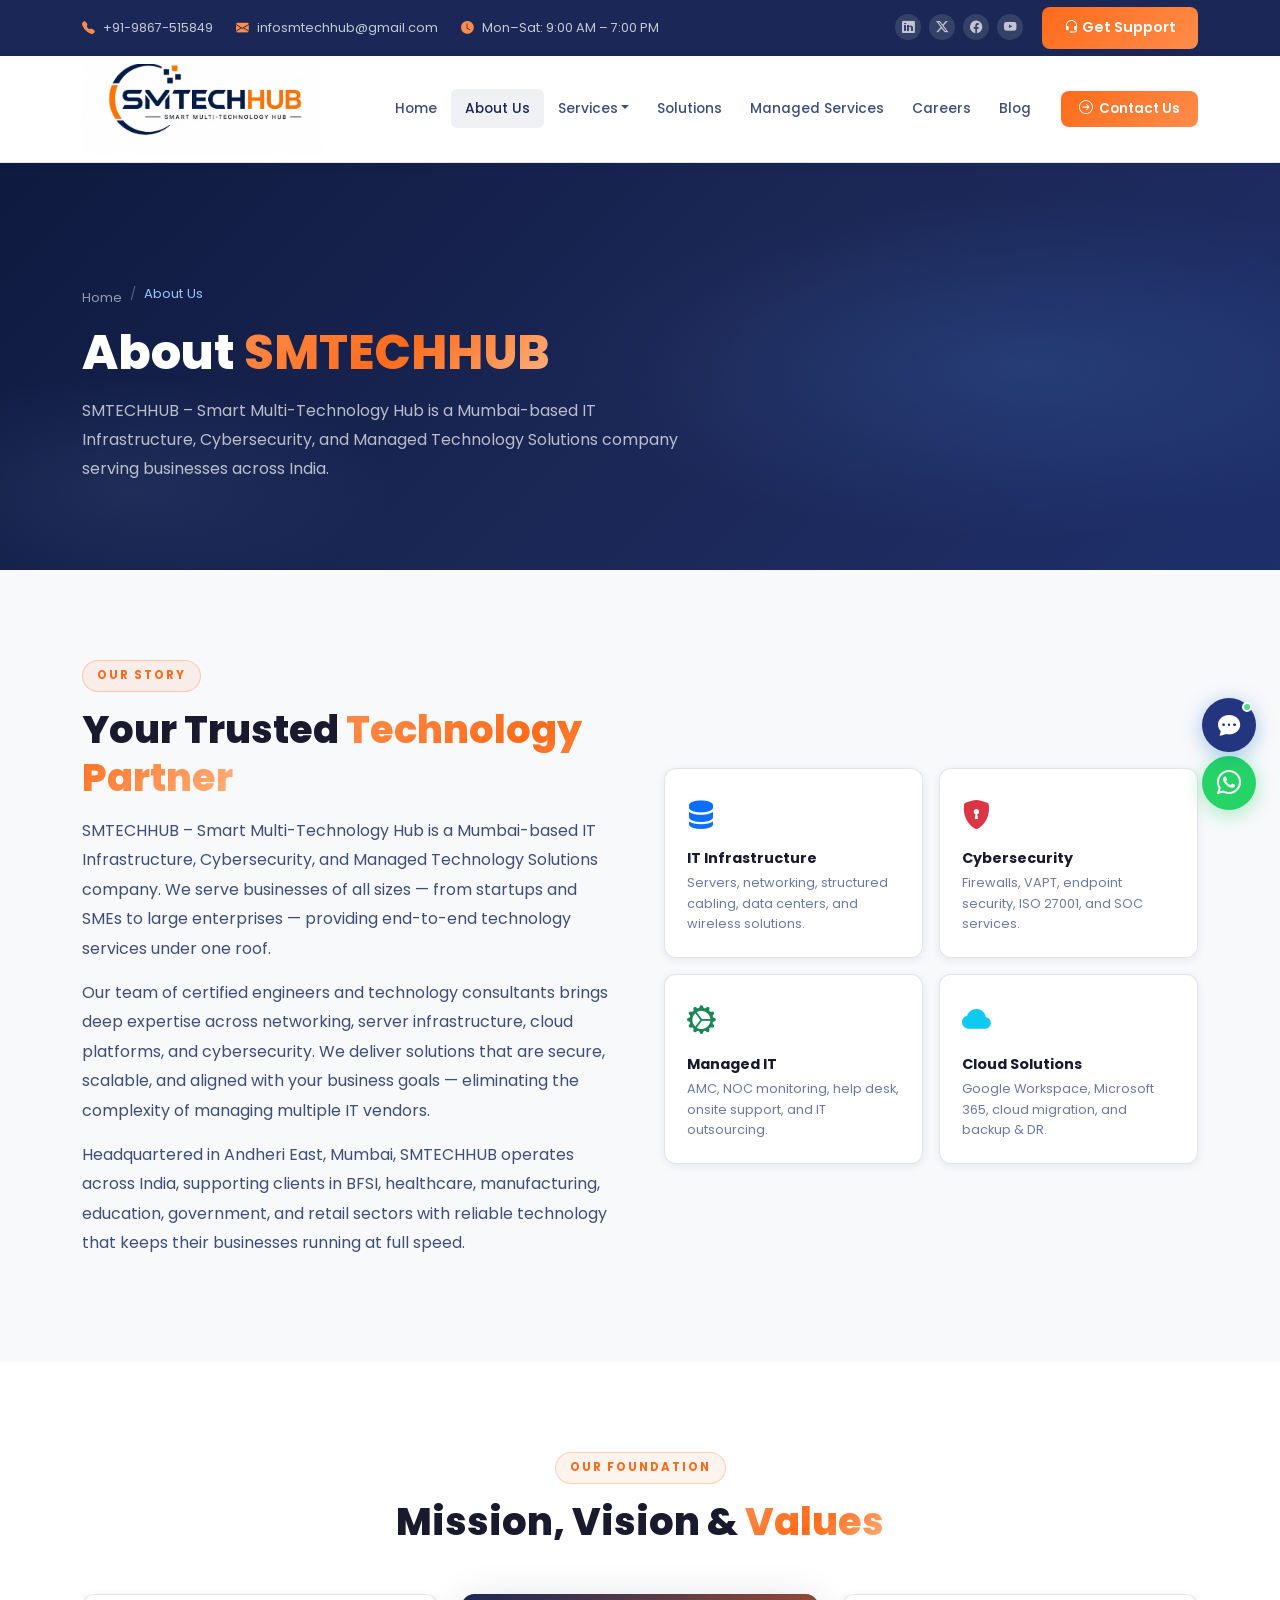
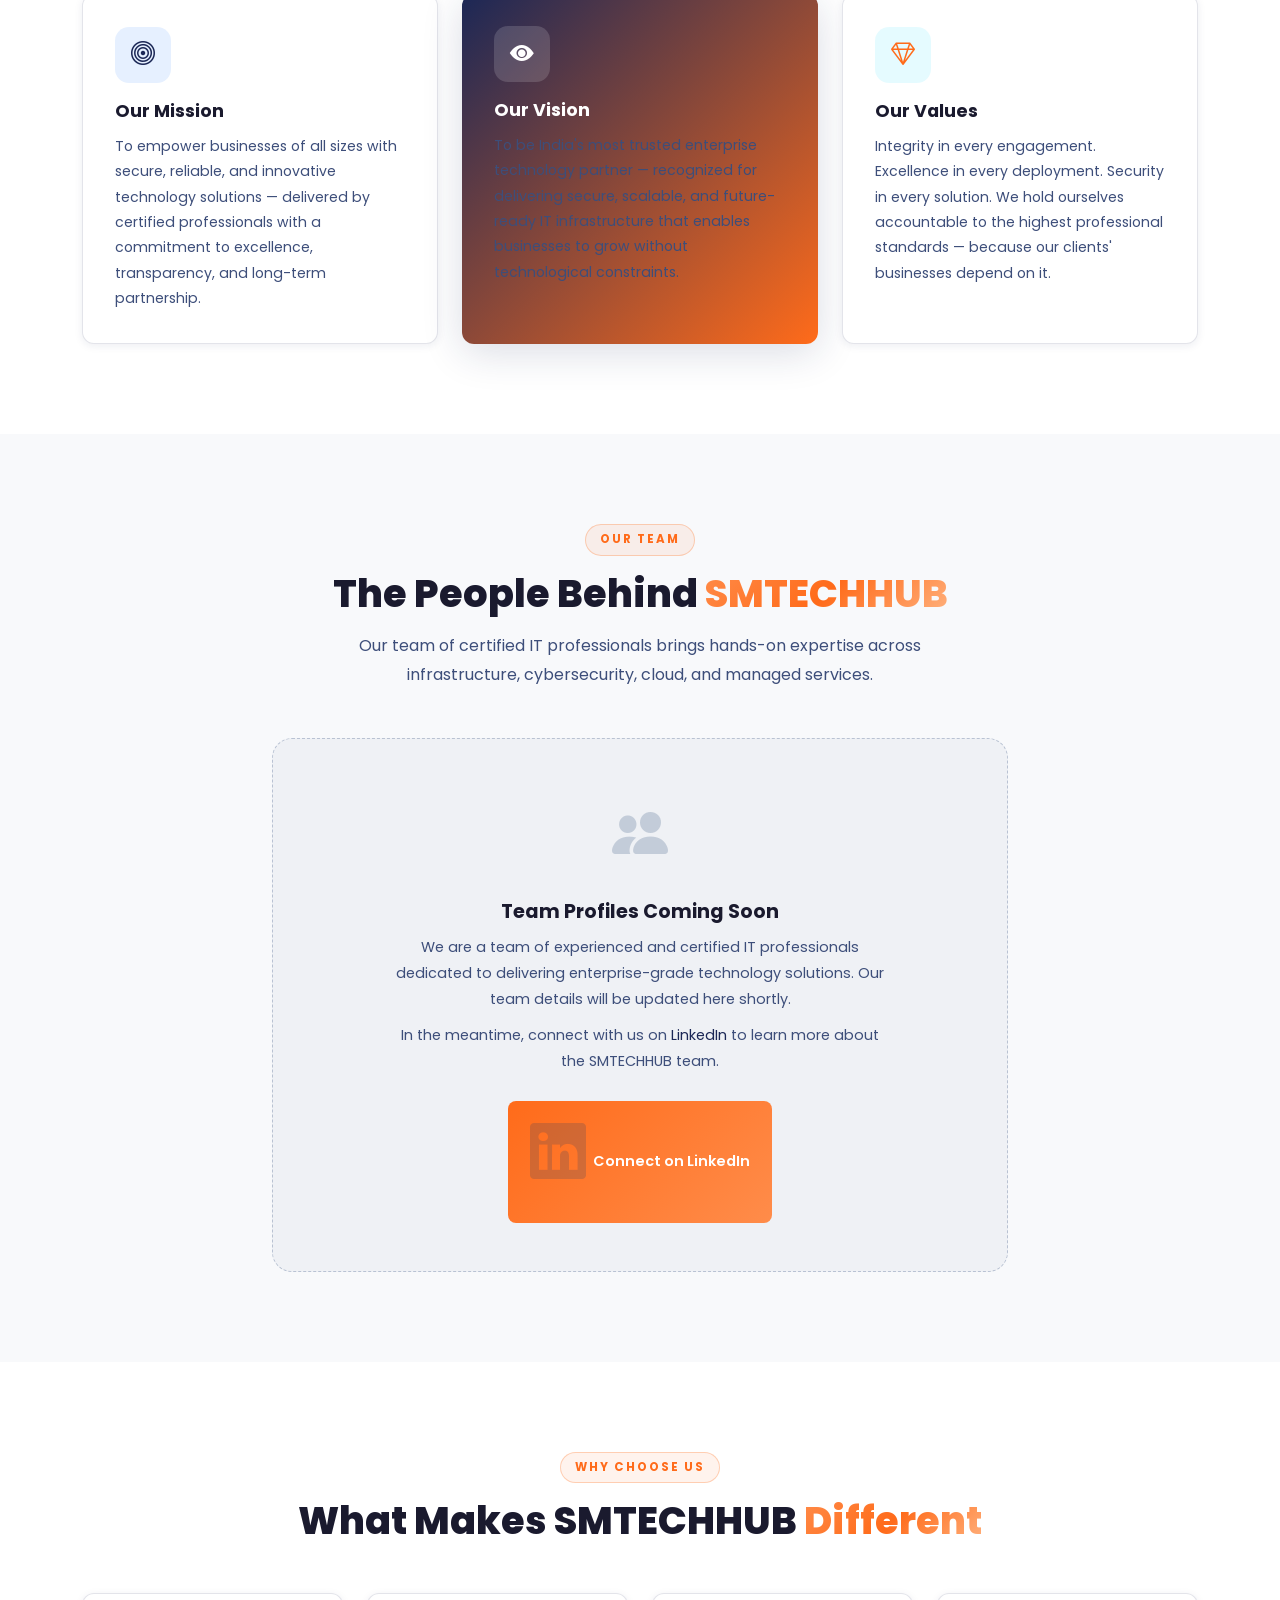
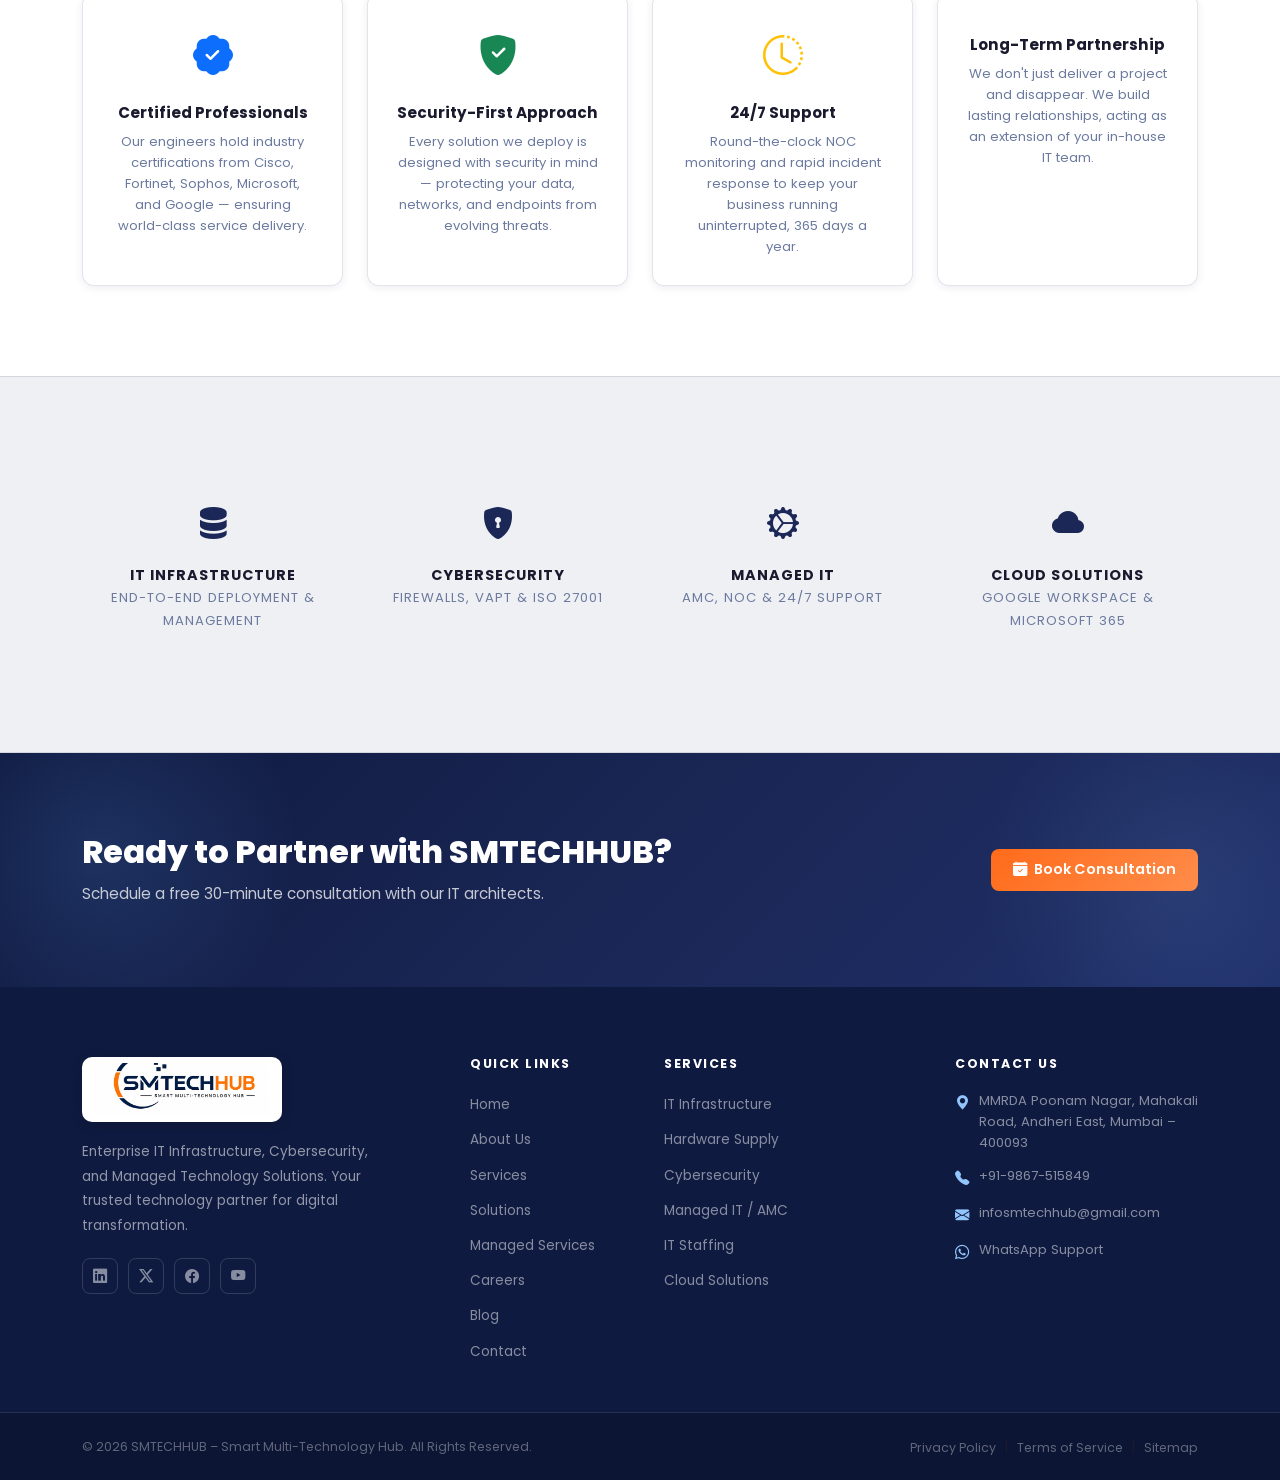
==== commit 886f84dd: "Add files via upload" ====
--- a/about.html
+++ b/about.html
@@ -304,10 +304,7 @@
         <div class="container">
             <div class="row g-5">
                 <div class="col-lg-4 col-md-6">
-                    <div class="footer-brand">
-                        <div class="brand-icon"><i class="bi bi-cpu-fill"></i></div>
-                        <div class="brand-text"><span class="brand-sm">SM</span><span class="brand-tech">TECHHUB</span><small class="brand-tagline">Smart Multi-Technology Hub</small></div>
-                    </div>
+                    <div class="footer-brand"><img src="logo.png" alt="SMTECHHUB Logo" class="footer-logo"></div>
                     <p class="footer-desc">Enterprise IT Infrastructure, Cybersecurity, and Managed Technology Solutions. Your trusted technology partner for digital transformation.</p>
                     <div class="footer-social">
                         <a href="https://www.linkedin.com/in/smtechhub-smart-multi-technology-171ba2413" target="_blank" aria-label="LinkedIn"><i class="bi bi-linkedin"></i></a>
@@ -343,7 +340,7 @@
                 <div class="col-lg-3 col-md-6">
                     <h6 class="footer-heading">Contact Us</h6>
                     <ul class="footer-contact">
-                        <li><i class="bi bi-geo-alt-fill"></i><span>7, Poonam Nagar, Jogeshwari East, Andheri East, Mumbai – 400060</span></li>
+                        <li><i class="bi bi-geo-alt-fill"></i><span>MMRDA Poonam Nagar, Mahakali Road, Andheri East, Mumbai – 400093</span></li>
                         <li><i class="bi bi-telephone-fill"></i><a href="tel:+919867515849">+91-9867-515849</a></li>
                         <li><i class="bi bi-envelope-fill"></i><a href="mailto:infosmtechhub@gmail.com">infosmtechhub@gmail.com</a></li>
                         <li><i class="bi bi-whatsapp"></i><a href="https://wa.me/919867515849">WhatsApp Support</a></li>
--- a/style.css
+++ b/style.css
@@ -71,18 +71,87 @@
    ============================================================ */
 #preloader {
     position: fixed; inset: 0; z-index: 9999;
-    background: var(--primary);
+    background: linear-gradient(135deg, #0A1628 0%, #1B2756 45%, #0F1A40 100%);
     display: flex; align-items: center; justify-content: center;
-    transition: opacity 0.5s ease, visibility 0.5s ease;
+    transition: opacity 0.6s ease, visibility 0.6s ease;
+    overflow: hidden;
 }
 #preloader.hidden { opacity: 0; visibility: hidden; }
-.preloader-inner { text-align: center; }
-.preloader-logo { font-size: 2rem; font-weight: 800; letter-spacing: 2px; margin-bottom: 20px; }
-.preloader-logo .logo-sm  { color: #fff; }
+
+/* Animated background */
+.preloader-bg { position: absolute; inset: 0; pointer-events: none; }
+.preloader-grid {
+    position: absolute; inset: 0;
+    background-image:
+        linear-gradient(rgba(255,107,26,0.07) 1px, transparent 1px),
+        linear-gradient(90deg, rgba(255,107,26,0.07) 1px, transparent 1px);
+    background-size: 55px 55px;
+    animation: gridMove 6s linear infinite;
+}
+@keyframes gridMove { from { transform: translateY(0); } to { transform: translateY(55px); } }
+.preloader-orb { position: absolute; border-radius: 50%; filter: blur(90px); animation: orbFloat 5s ease-in-out infinite alternate; }
+.orb1 { width: 500px; height: 500px; background: rgba(255,107,26,0.35); top: -150px; right: -100px; animation-delay: 0s; }
+.orb2 { width: 400px; height: 400px; background: rgba(27,39,86,0.8);   bottom: -100px; left: -80px; animation-delay: 2s; }
+.orb3 { width: 300px; height: 300px; background: rgba(255,140,74,0.15); top: 40%; left: 40%; animation-delay: 1s; }
+@keyframes orbFloat { from { transform: scale(1); } to { transform: scale(1.2) translateY(-25px); } }
+
+/* Pulsing CPU ring icon */
+.preloader-inner { position: relative; text-align: center; z-index: 1; }
+.preloader-icon-ring {
+    width: 90px; height: 90px; border-radius: 50%;
+    background: rgba(255,107,26,0.12);
+    border: 2px solid rgba(255,107,26,0.45);
+    display: flex; align-items: center; justify-content: center;
+    font-size: 2.2rem; color: var(--accent);
+    margin: 0 auto 22px;
+    animation: ringPulse 2s ease-in-out infinite;
+    box-shadow: 0 0 40px rgba(255,107,26,0.2);
+}
+@keyframes ringPulse {
+    0%,100% { box-shadow: 0 0 20px rgba(255,107,26,0.2); }
+    50%      { box-shadow: 0 0 60px rgba(255,107,26,0.55); }
+}
+
+.preloader-logo { font-size: 2.4rem; font-weight: 800; letter-spacing: 3px; margin-bottom: 10px; }
+.preloader-logo .logo-sm   { color: #fff; }
 .preloader-logo .logo-tech { color: var(--accent); }
-.preloader-bar { width: 200px; height: 3px; background: rgba(255,255,255,0.2); border-radius: 2px; overflow: hidden; margin: 0 auto; }
-.preloader-fill { height: 100%; width: 0; background: #fff; border-radius: 2px; animation: preload 1.8s ease forwards; }
+.preloader-logo-img {
+    width: 280px;
+    height: 90px;
+    object-fit: cover;
+    object-position: center 55%;
+    display: block;
+    margin: 0 auto 12px;
+    border-radius: 12px;
+    background: rgba(255,255,255,0.92);
+    padding: 8px 16px;
+    box-shadow: 0 4px 30px rgba(255,107,26,0.25);
+    animation: fadeInUp 0.6s ease both;
+}
+
+.preloader-welcome {
+    font-size: 0.82rem; color: rgba(255,255,255,0.5);
+    letter-spacing: 2.5px; margin-bottom: 28px;
+    font-weight: 400; text-transform: uppercase;
+    animation: fadeInUp 0.8s ease 0.4s both;
+}
+@keyframes fadeInUp {
+    from { opacity: 0; transform: translateY(12px); }
+    to   { opacity: 1; transform: translateY(0); }
+}
+
+.preloader-bar { width: 260px; height: 3px; background: rgba(255,255,255,0.1); border-radius: 2px; overflow: hidden; margin: 0 auto 18px; }
+.preloader-fill { height: 100%; width: 0; background: linear-gradient(90deg, #FF6B1A, #FFB380); border-radius: 2px; animation: preload 2.2s ease forwards; }
 @keyframes preload { to { width: 100%; } }
+
+.preloader-dots { display: flex; justify-content: center; gap: 7px; }
+.preloader-dots span { width: 7px; height: 7px; border-radius: 50%; background: rgba(255,107,26,0.6); animation: dotBounce 1.4s ease-in-out infinite; }
+.preloader-dots span:nth-child(2) { animation-delay: 0.2s; }
+.preloader-dots span:nth-child(3) { animation-delay: 0.4s; }
+@keyframes dotBounce {
+    0%,80%,100% { transform: scale(0.6); opacity: 0.4; }
+    40%          { transform: scale(1.3); opacity: 1; }
+}
 
 /* ============================================================
    TOPBAR
@@ -153,6 +222,9 @@
     object-position: center 55%;
 }
 
+.navbar-collapse {
+    background: #fff;
+}
 .navbar-nav .nav-link {
     color: var(--text-secondary) !important;
     font-size: 0.86rem;
@@ -648,11 +720,14 @@
 .footer-brand .brand-tagline { color: rgba(255,255,255,0.4); }
 .footer-logo {
     width: 200px;
-    height: 60px;
+    height: 65px;
     object-fit: cover;
     object-position: center 55%;
-    filter: brightness(0) invert(1);
-    opacity: 0.92;
+    display: block;
+    border-radius: 10px;
+    background: #fff;
+    padding: 6px 12px;
+    box-shadow: 0 2px 12px rgba(0,0,0,0.18);
 }
 .footer-desc { font-size: 0.85rem; color: rgba(255,255,255,0.55); line-height: 1.8; max-width: 300px; margin-bottom: 20px; }
 .footer-social { display: flex; gap: 10px; }
@@ -1013,6 +1088,9 @@
 /* ============================================================
    RESPONSIVE
    ============================================================ */
+/* ============================================================
+   TABLET (≤991px)
+   ============================================================ */
 @media (max-width: 991px) {
     #mainNavbar { background: #fff !important; }
     .mega-menu { width: 100% !important; left: 0 !important; transform: none !important; }
@@ -1027,15 +1105,117 @@
     .newsletter-card { padding: 24px; }
     .hardware-brands-grid { grid-template-columns: 1fr; }
     .cloud-stats-visual { grid-template-columns: 1fr; }
-}
+
+    /* Navbar logo tablet */
+    .navbar-logo { width: 160px; height: 52px; }
+
+    /* Footer */
+    .footer-top { padding: 50px 0 30px; }
+}
+
+/* ============================================================
+   MOBILE (≤767px)
+   ============================================================ */
 @media (max-width: 767px) {
-    .section-pad { padding: 60px 0; }
+    /* Global */
+    .section-pad { padding: 50px 0; }
+    .topbar { display: none; }
+
+    /* Navbar */
+    #mainNavbar { padding: 6px 0; }
+    .navbar-logo { width: 130px; height: 44px; }
+    .navbar-toggler { padding: 4px 8px; }
+    .nav-cta { margin: 8px 14px !important; display: flex !important; justify-content: center; }
+
+    /* Hero */
+    .hero-section { min-height: auto; padding: 100px 0 60px; }
+    .hero-title { font-size: 2rem !important; }
+    .hero-subtitle { font-size: 0.9rem; }
     .hero-badge { font-size: 0.72rem; }
+    .hero-stats { gap: 14px; }
+    .hero-cta { flex-direction: column; gap: 10px; }
+    .hero-cta .btn { width: 100%; justify-content: center; }
     .hcard { font-size: 0.72rem; padding: 8px 12px; }
-    .topbar { display: none; }
+
+    /* Page hero (inner pages) */
+    .page-hero { padding: 80px 0 40px; }
+    .page-hero-title { font-size: 1.8rem; }
+    .page-hero-subtitle { font-size: 0.88rem; }
+
+    /* Section titles */
+    .section-title { font-size: 1.6rem; }
+
+    /* Preloader */
+    .preloader-logo-img { width: 200px; height: 65px; }
+    .preloader-bar { width: 180px; }
+    .preloader-welcome { font-size: 0.72rem; letter-spacing: 1.5px; }
+
+    /* Cards */
+    .why-card { padding: 22px 18px; }
+    .perk-card { padding: 22px 18px; }
+    .noc-card  { padding: 20px 16px; }
+    .blog-card { margin-bottom: 4px; }
+
+    /* Blog featured */
+    .blog-featured-content { padding: 24px 20px; }
+    .blog-featured-content h2 { font-size: 1.2rem; }
+
+    /* AMC pricing */
+    .amc-card { padding: 24px 18px; }
+    .price-amount { font-size: 2.2rem; }
+
+    /* SLA table */
+    .sla-table { font-size: 0.78rem; }
+    .sla-table thead th,
+    .sla-table tbody td { padding: 10px 10px; }
+
+    /* Contact */
+    .contact-form-card { padding: 20px 16px; }
+    .contact-channel-card { padding: 18px 14px; }
+    .office-card { padding: 20px 16px; }
+
+    /* Footer */
+    .footer-top { padding: 40px 0 20px; }
+    .footer-logo { width: 160px; height: 50px; }
+    .footer-bottom { text-align: center; font-size: 0.78rem; }
+    .footer-heading { margin-top: 10px; }
+
+    /* Job cards */
+    .job-card { padding: 18px 16px; }
+    .job-meta { gap: 8px; }
+
+    /* Client cards */
+    .client-card { padding: 20px 14px; }
+
+    /* Filter buttons */
+    .job-filter-btn, .blog-filter-btn { font-size: 0.76rem; padding: 6px 12px; }
+
+    /* Managed benefits */
+    .managed-benefit { flex-direction: column; gap: 4px; }
+
+    /* Apply card */
+    .apply-card { padding: 20px 16px; }
+    .team-coming-soon-card { padding: 32px 20px; }
+
+    /* Misc */
     .min-vh-hero { padding: 100px 0 60px; }
-    .team-coming-soon-card { padding: 32px 20px; }
-    .apply-card { padding: 24px; }
+    .ticker-wrap { display: none; }
+}
+
+/* ============================================================
+   SMALL MOBILE (≤480px)
+   ============================================================ */
+@media (max-width: 480px) {
+    .hero-title { font-size: 1.7rem !important; }
+    .page-hero-title { font-size: 1.5rem; }
+    .section-title { font-size: 1.4rem; }
+    .navbar-logo { width: 110px; height: 38px; }
+    .preloader-logo-img { width: 160px; height: 52px; }
+    .btn-primary, .btn-outline-light { font-size: 0.82rem; padding: 9px 16px; }
+    .amc-card { padding: 20px 14px; }
+    .price-amount { font-size: 2rem; }
+    .partners-grid { grid-template-columns: repeat(2, 1fr); gap: 10px; }
+    .footer-logo { width: 140px; height: 44px; }
 }
 
 /* ============================================================
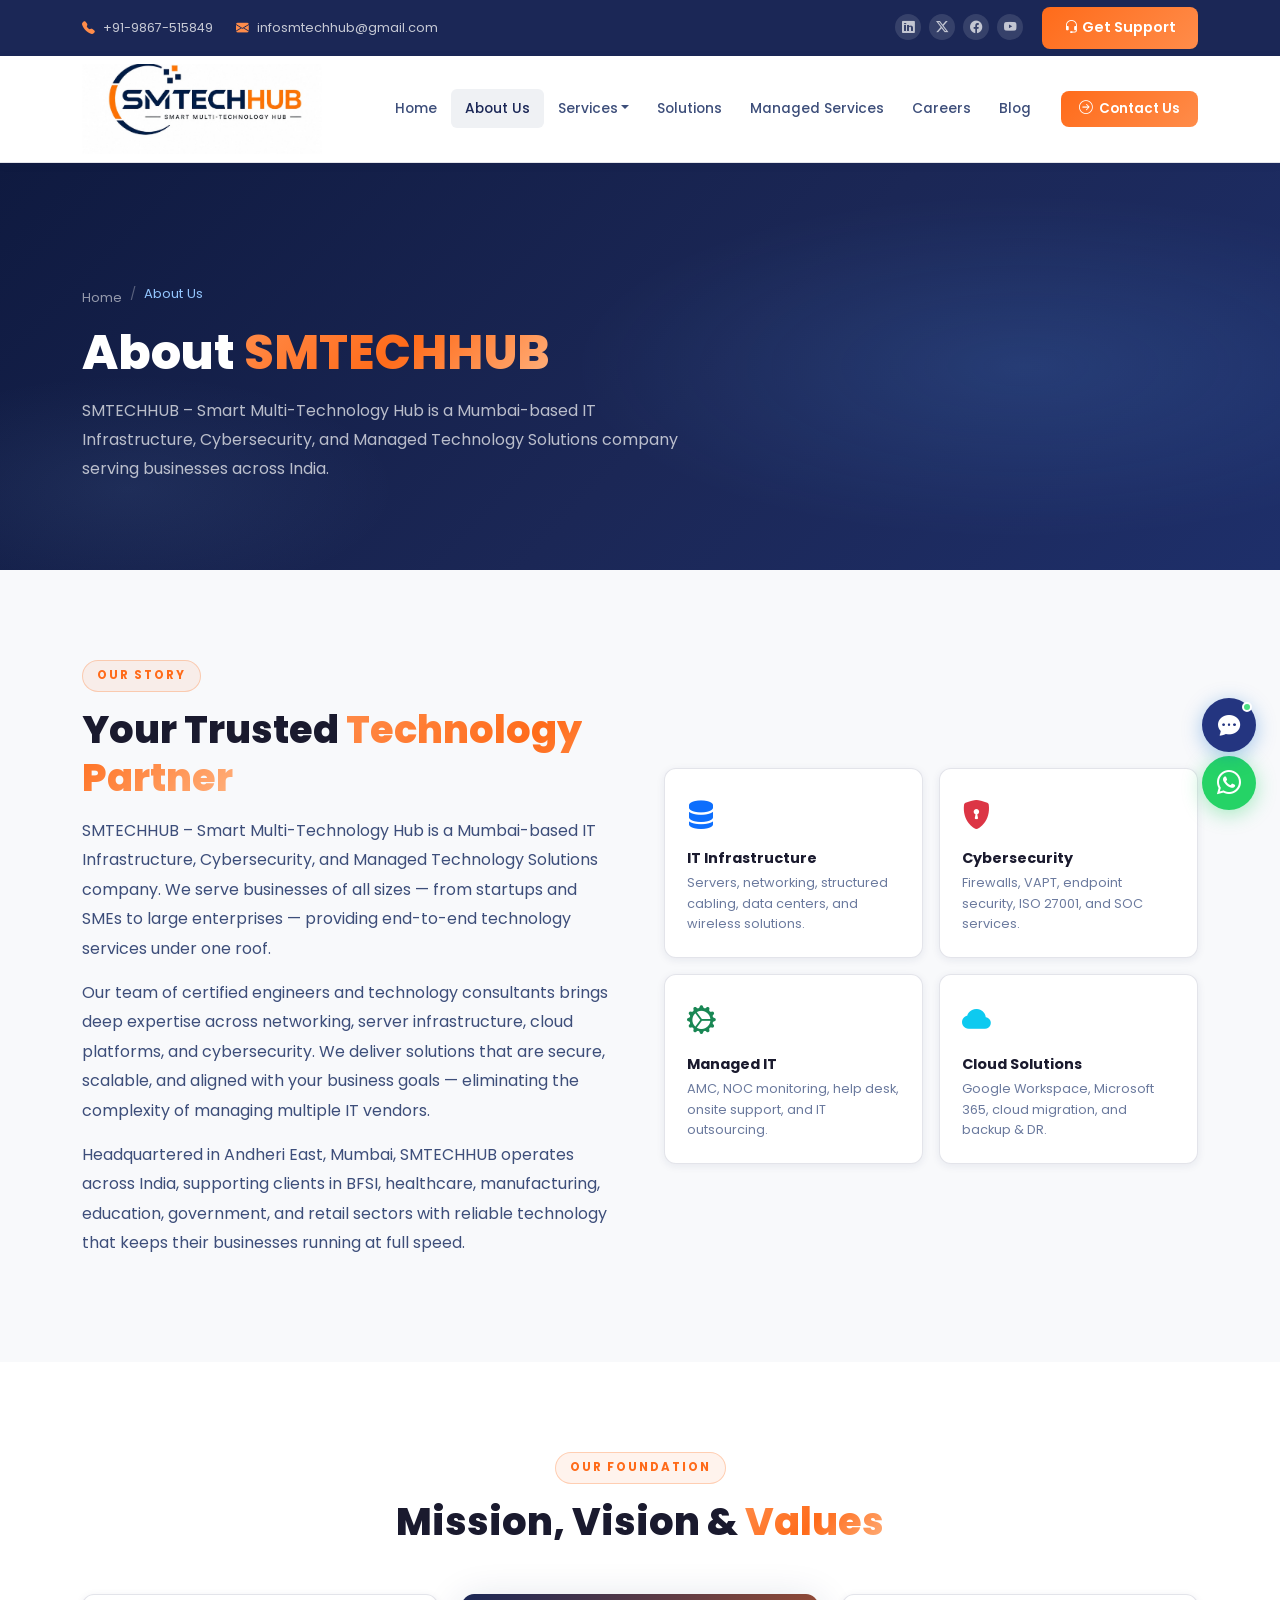
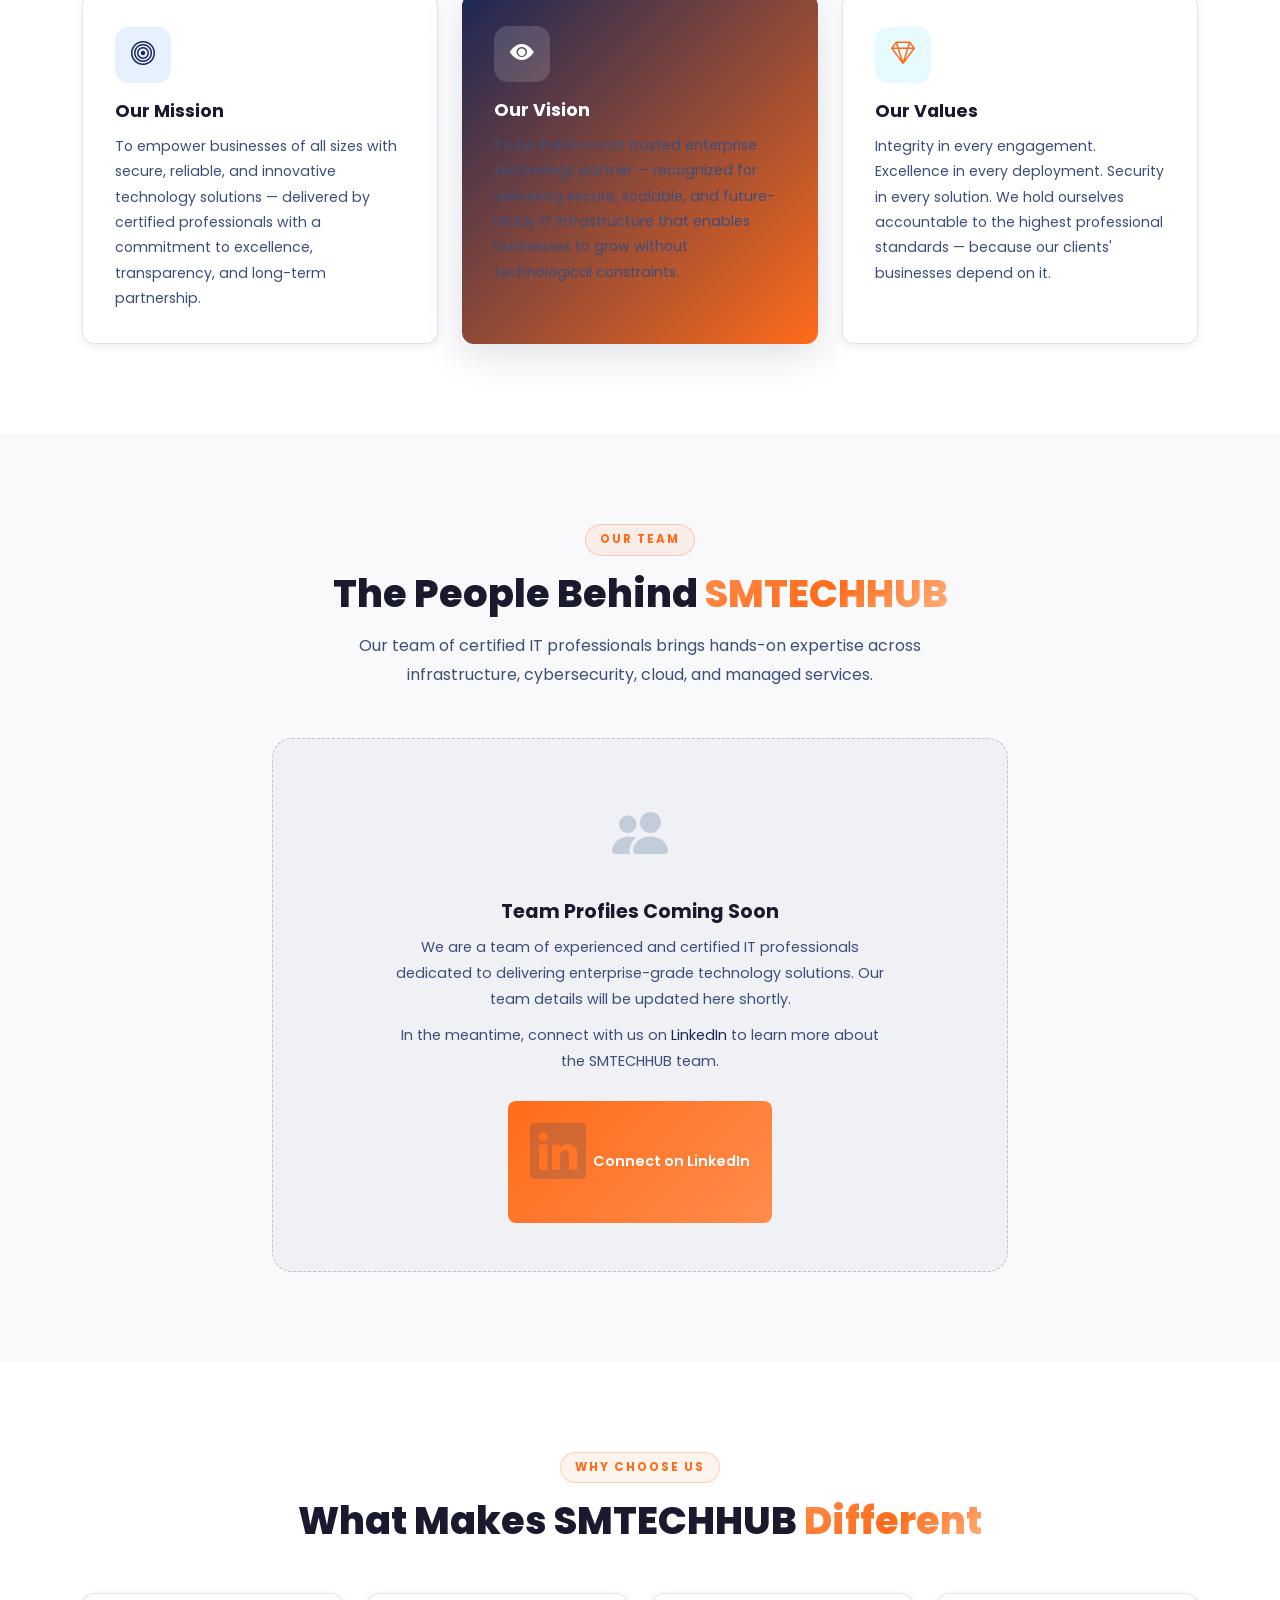
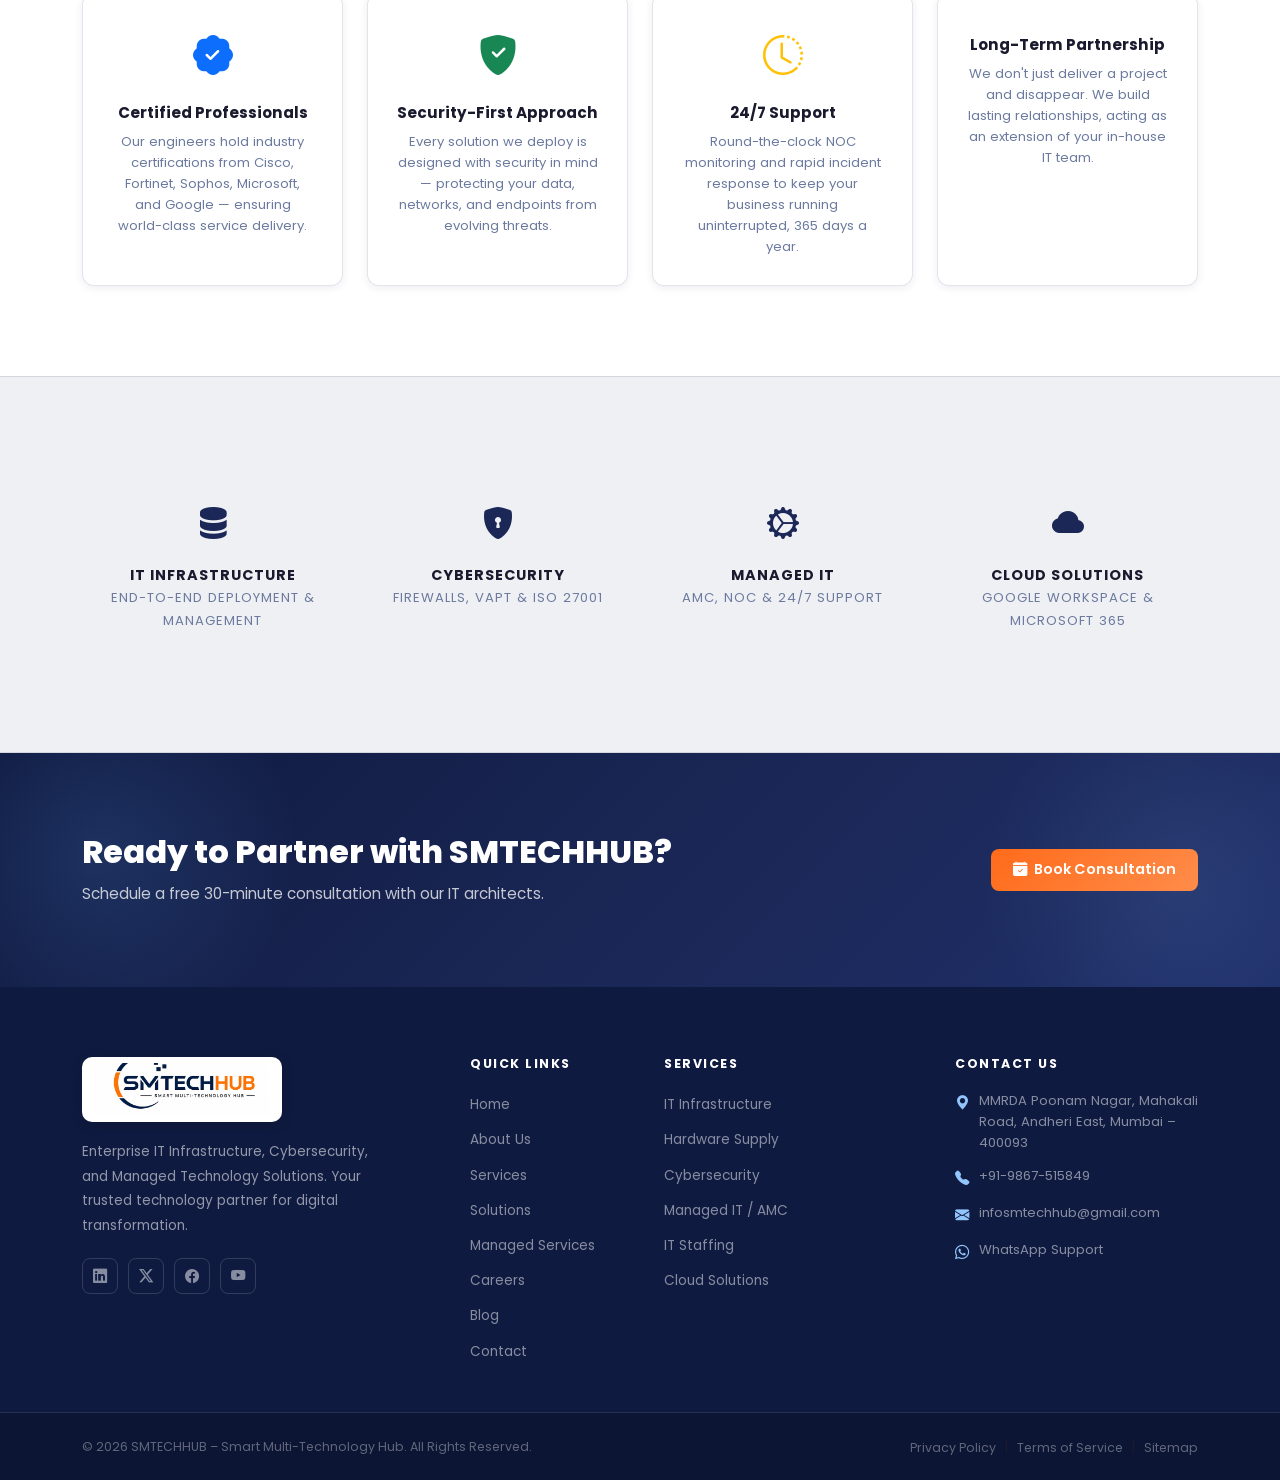
==== commit 7443f765: "Add files via upload" ====
--- a/about.html
+++ b/about.html
@@ -25,7 +25,7 @@
             <div class="col-md-7 d-none d-md-block">
                 <span class="topbar-item"><i class="bi bi-telephone-fill"></i> +91-9867-515849</span>
                 <span class="topbar-item"><i class="bi bi-envelope-fill"></i> infosmtechhub@gmail.com</span>
-                <span class="topbar-item"><i class="bi bi-clock-fill"></i> Mon–Sat: 9:00 AM – 7:00 PM</span>
+                
             </div>
             <div class="col-md-5 text-md-end text-center">
                 <a href="https://www.linkedin.com/in/smtechhub-smart-multi-technology-171ba2413" target="_blank" class="topbar-social"><i class="bi bi-linkedin"></i></a>
